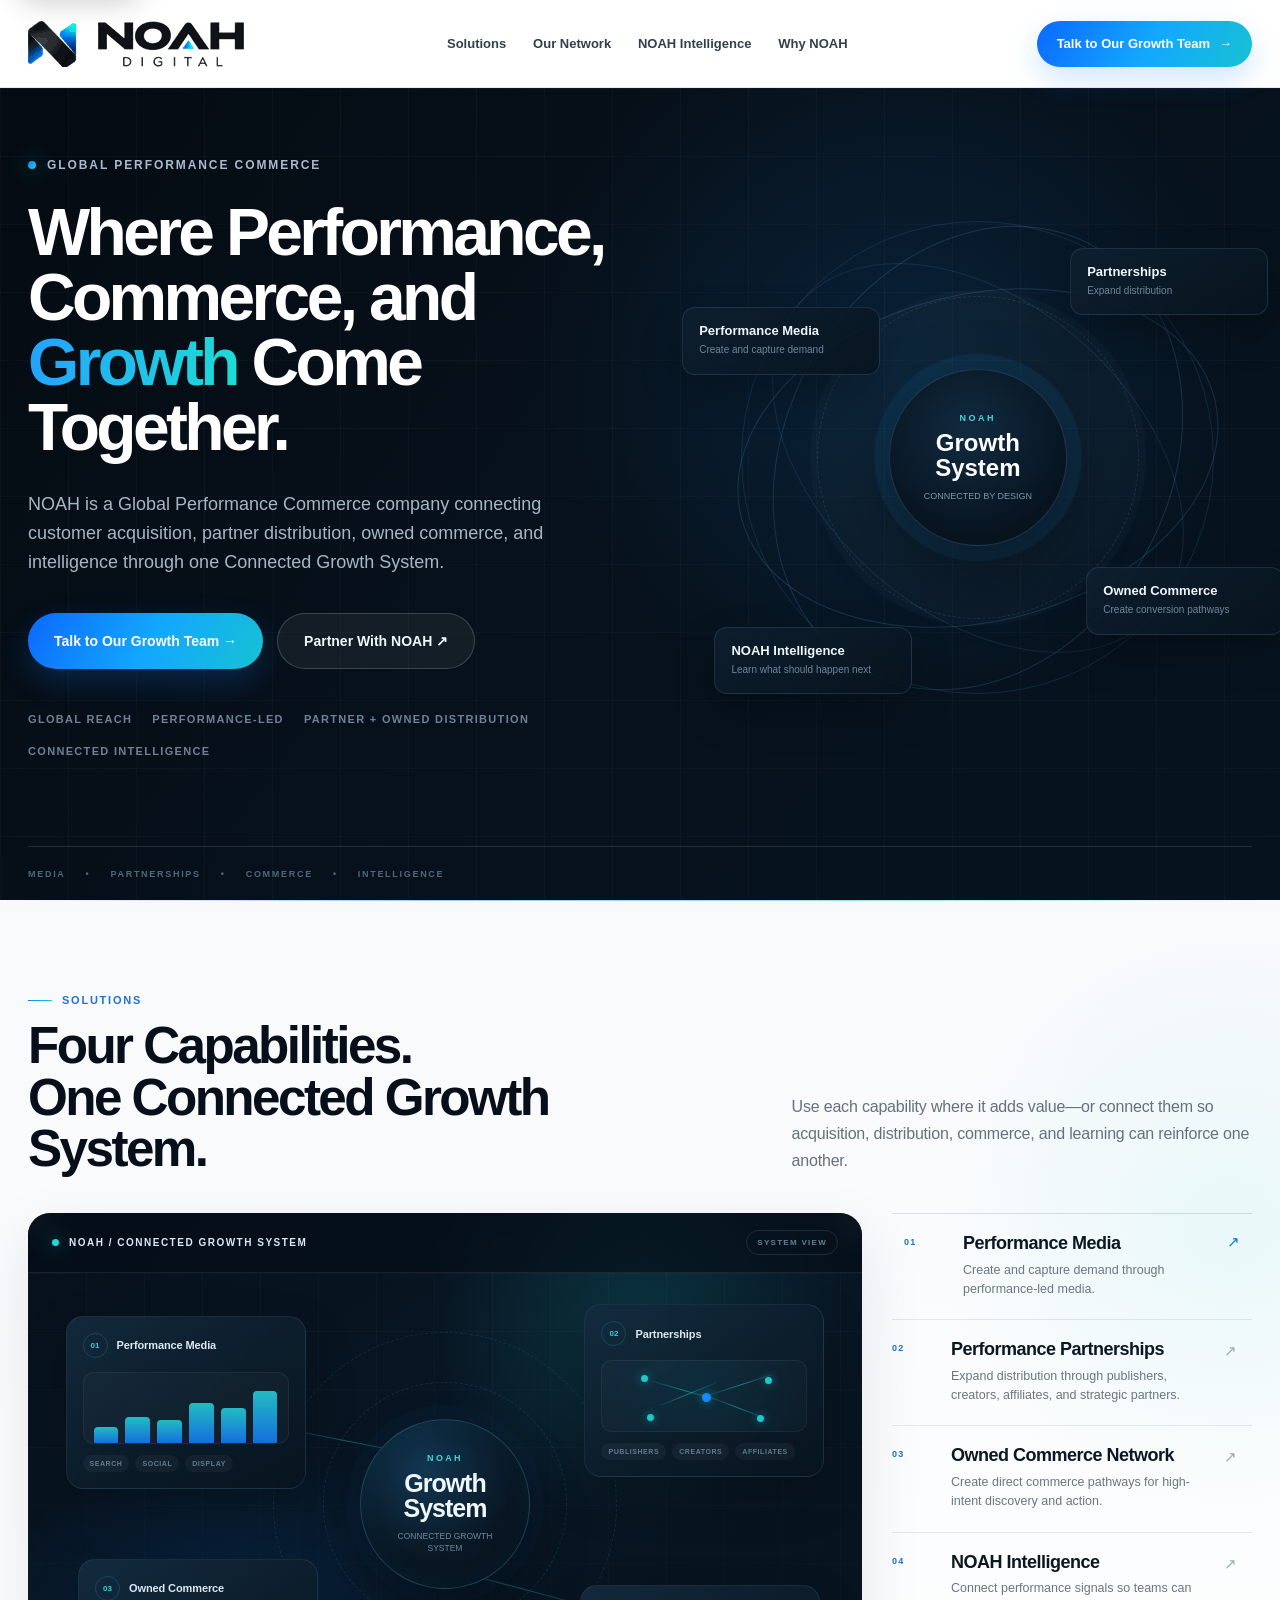
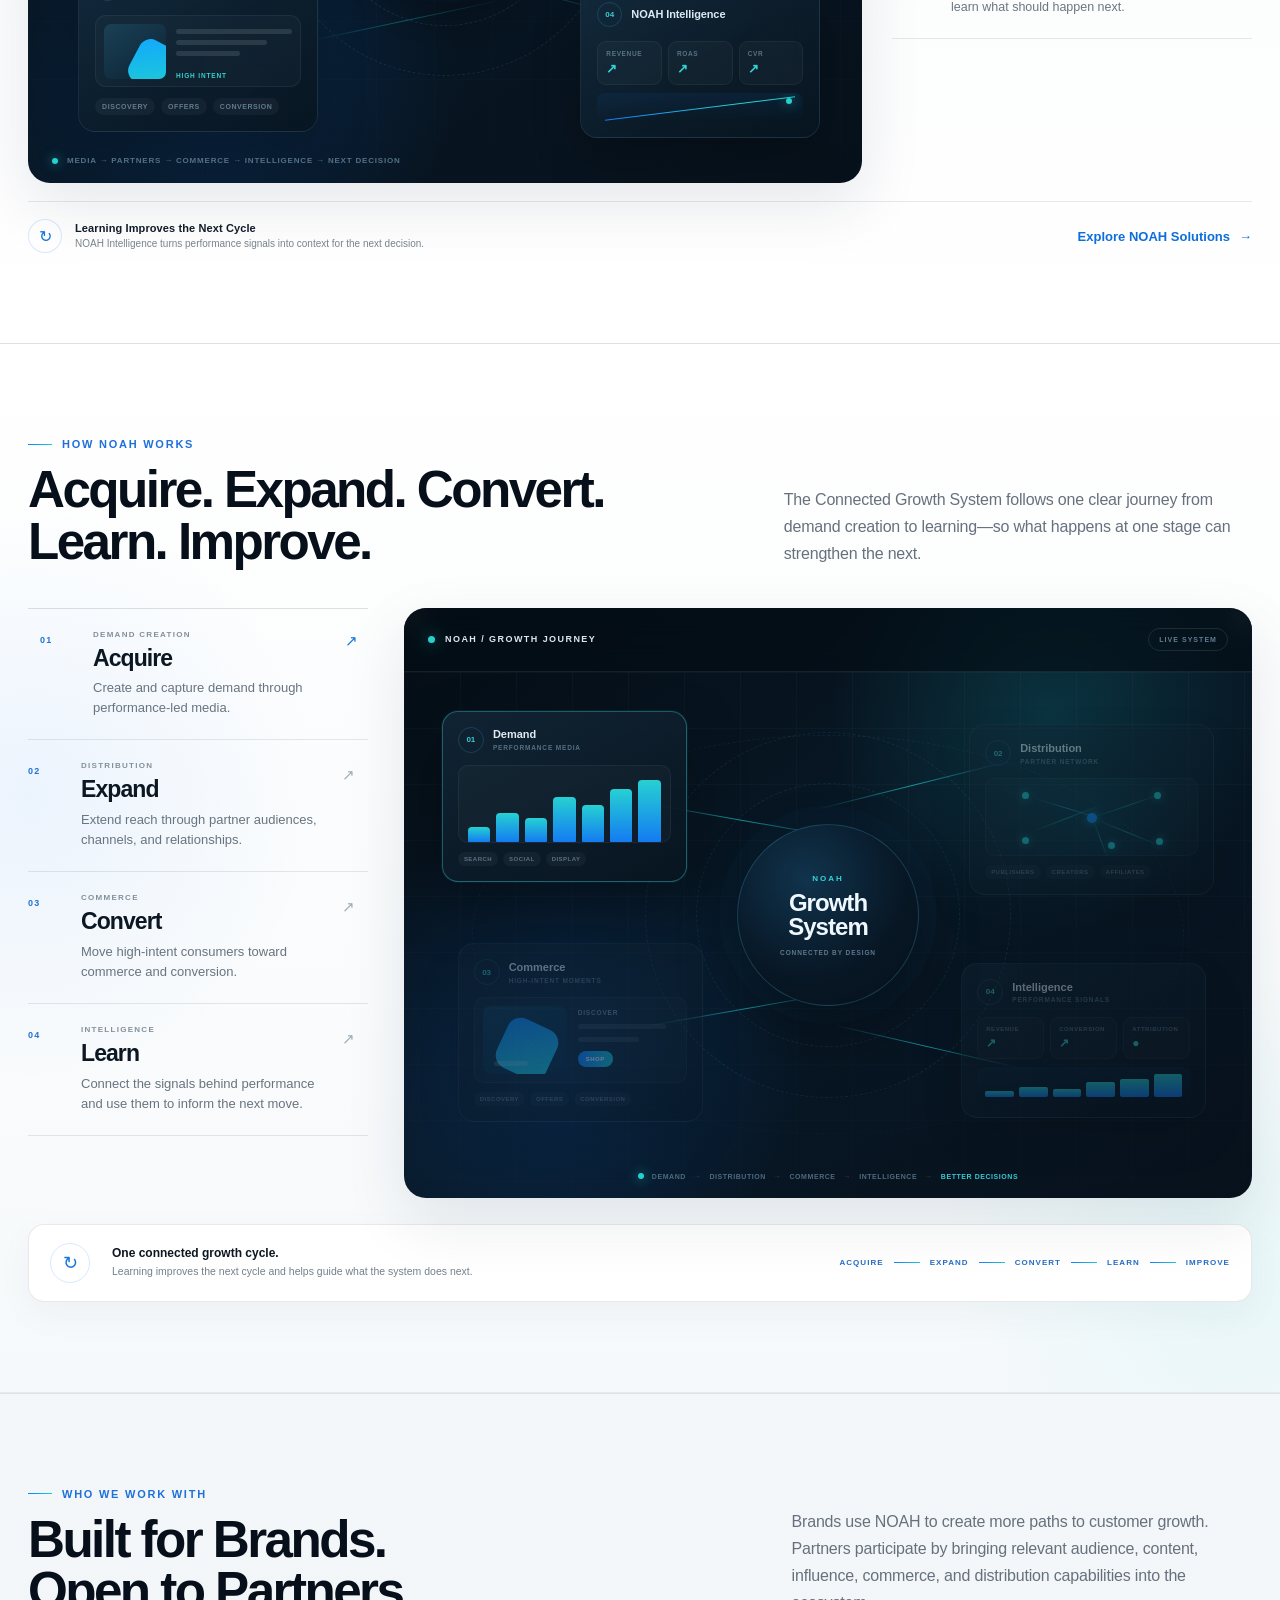
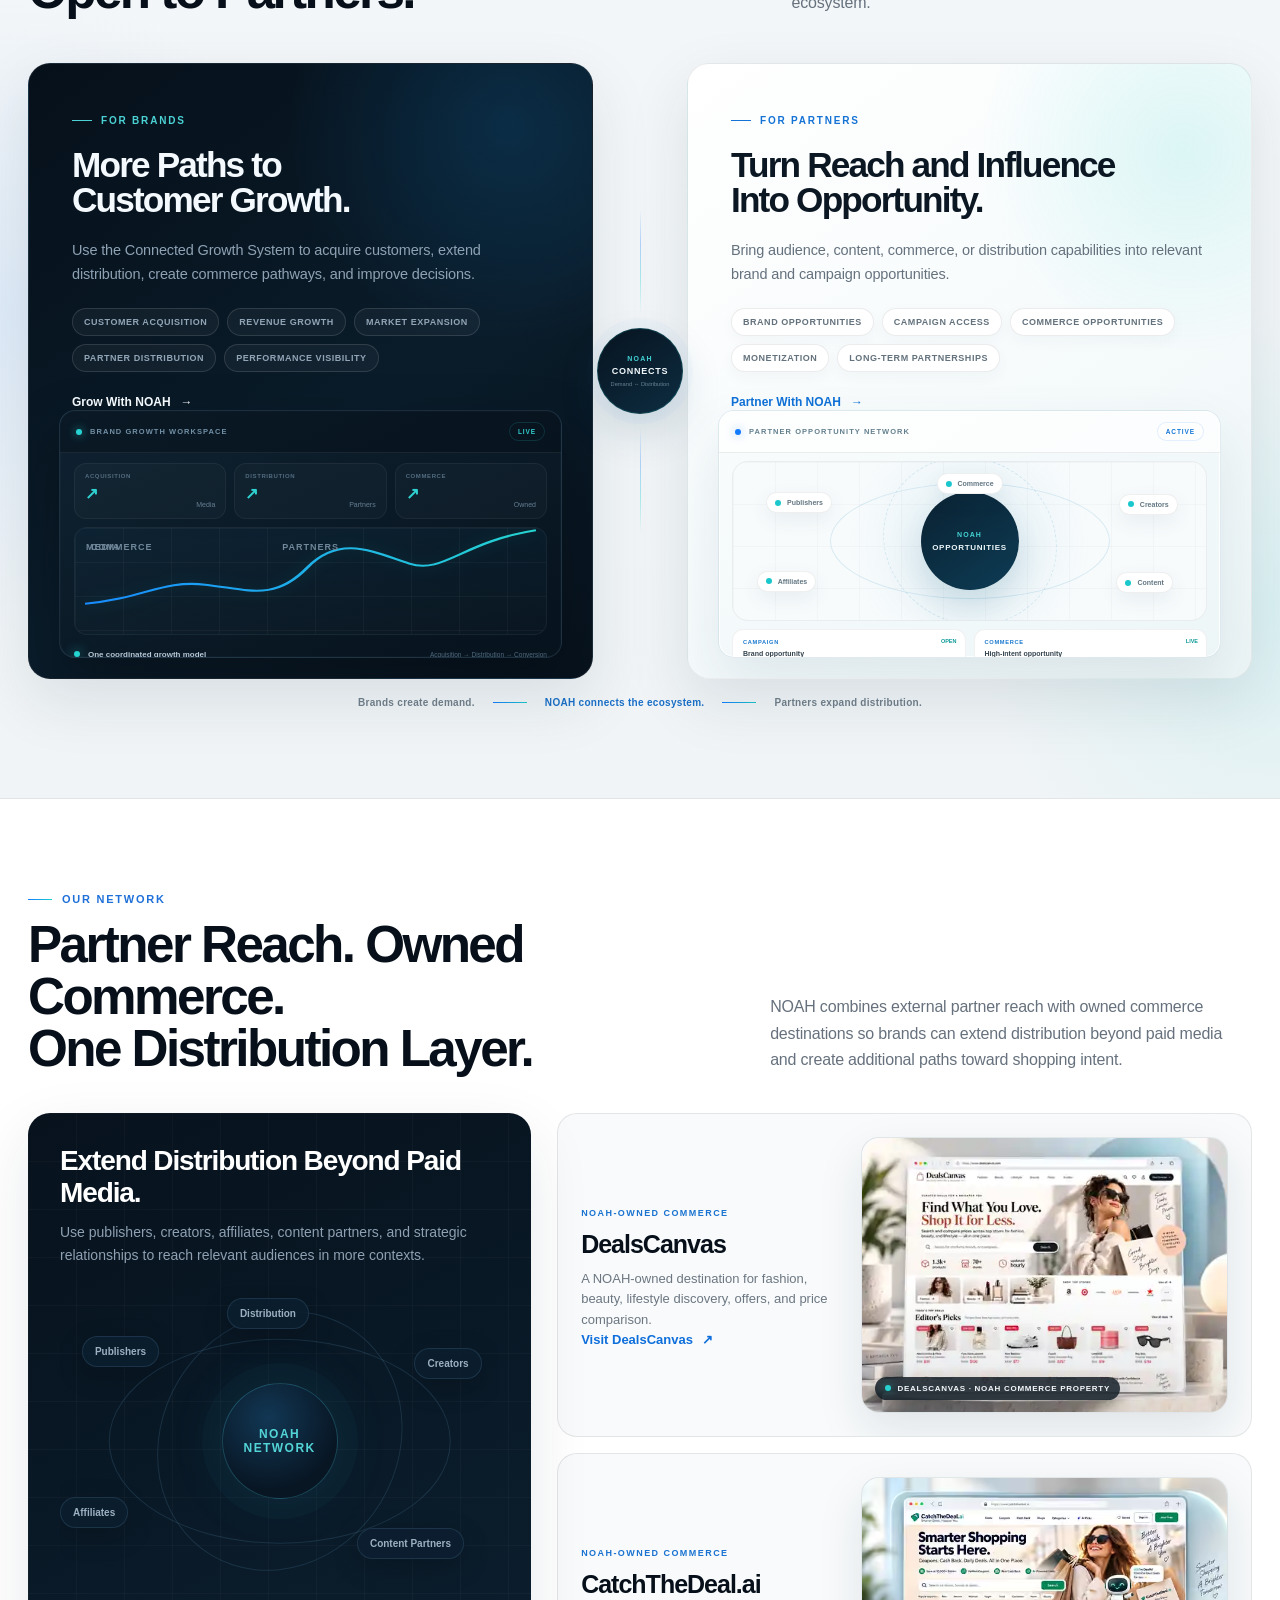
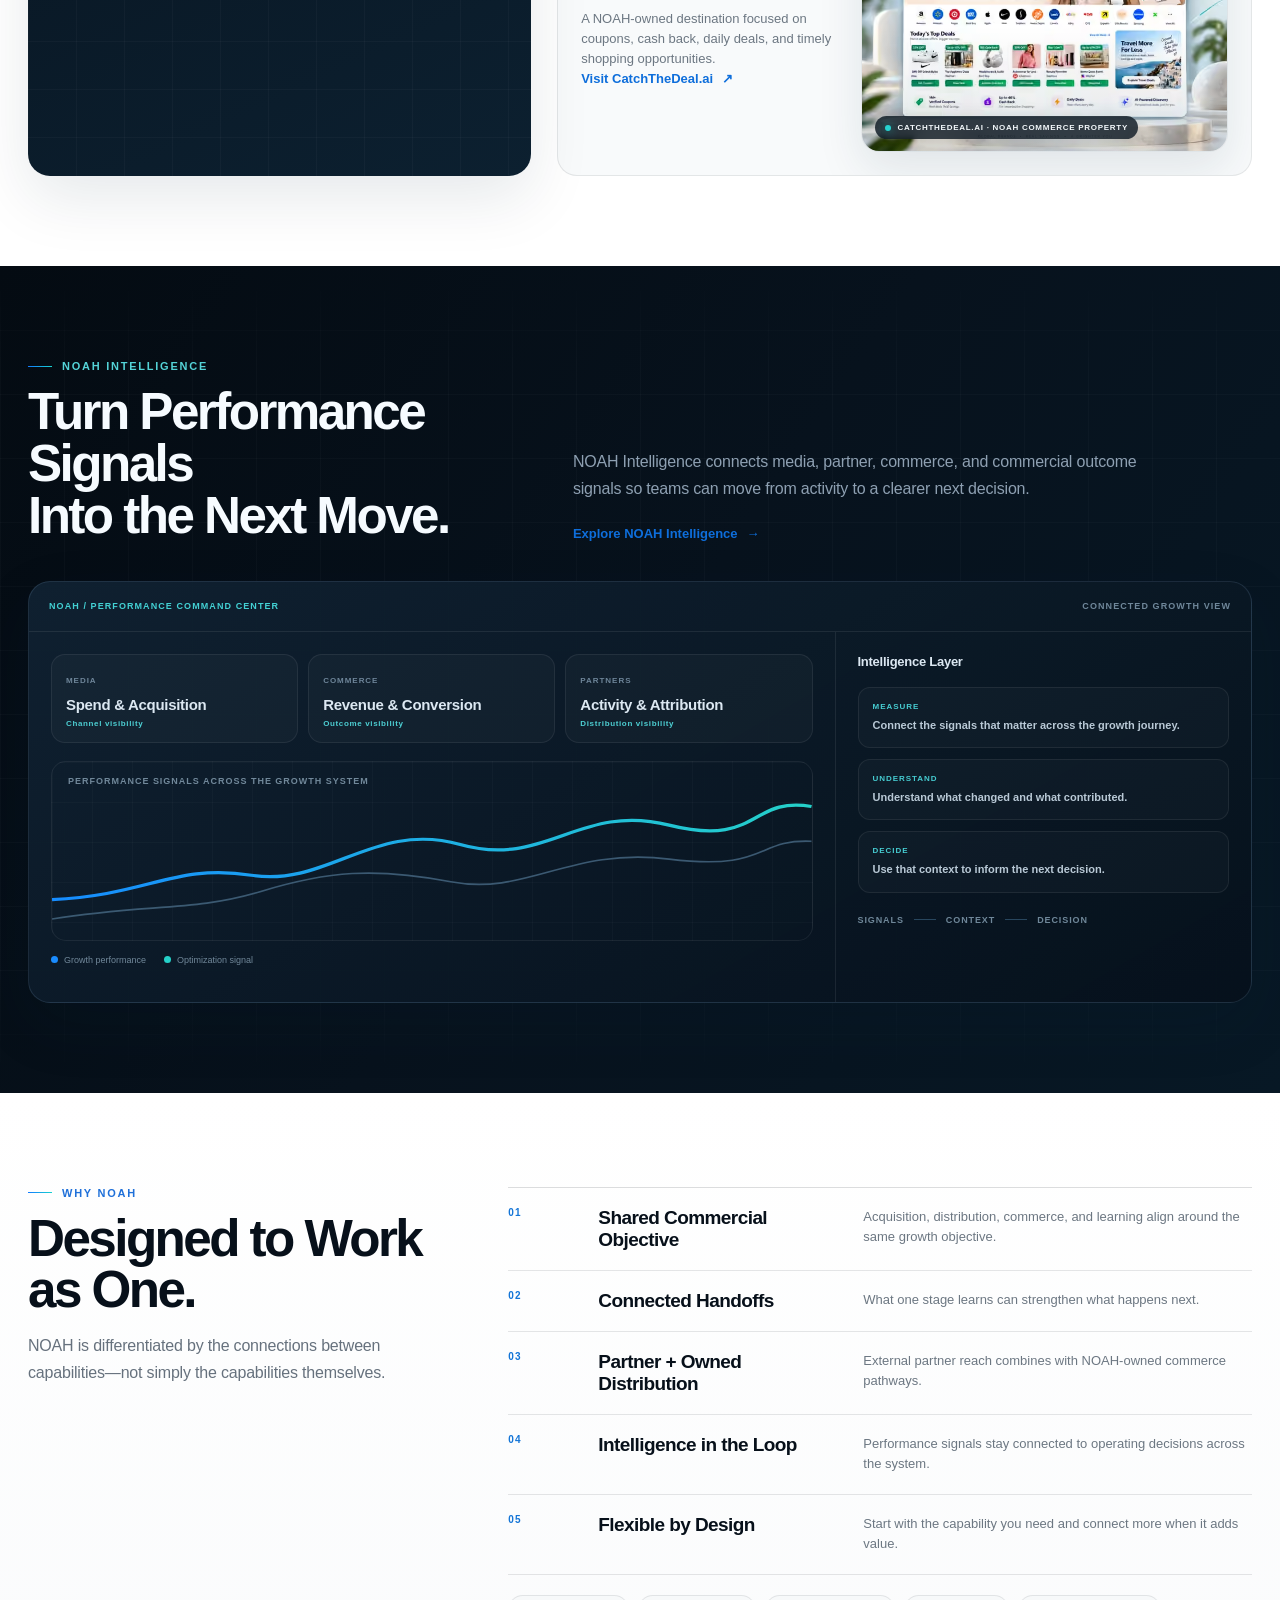
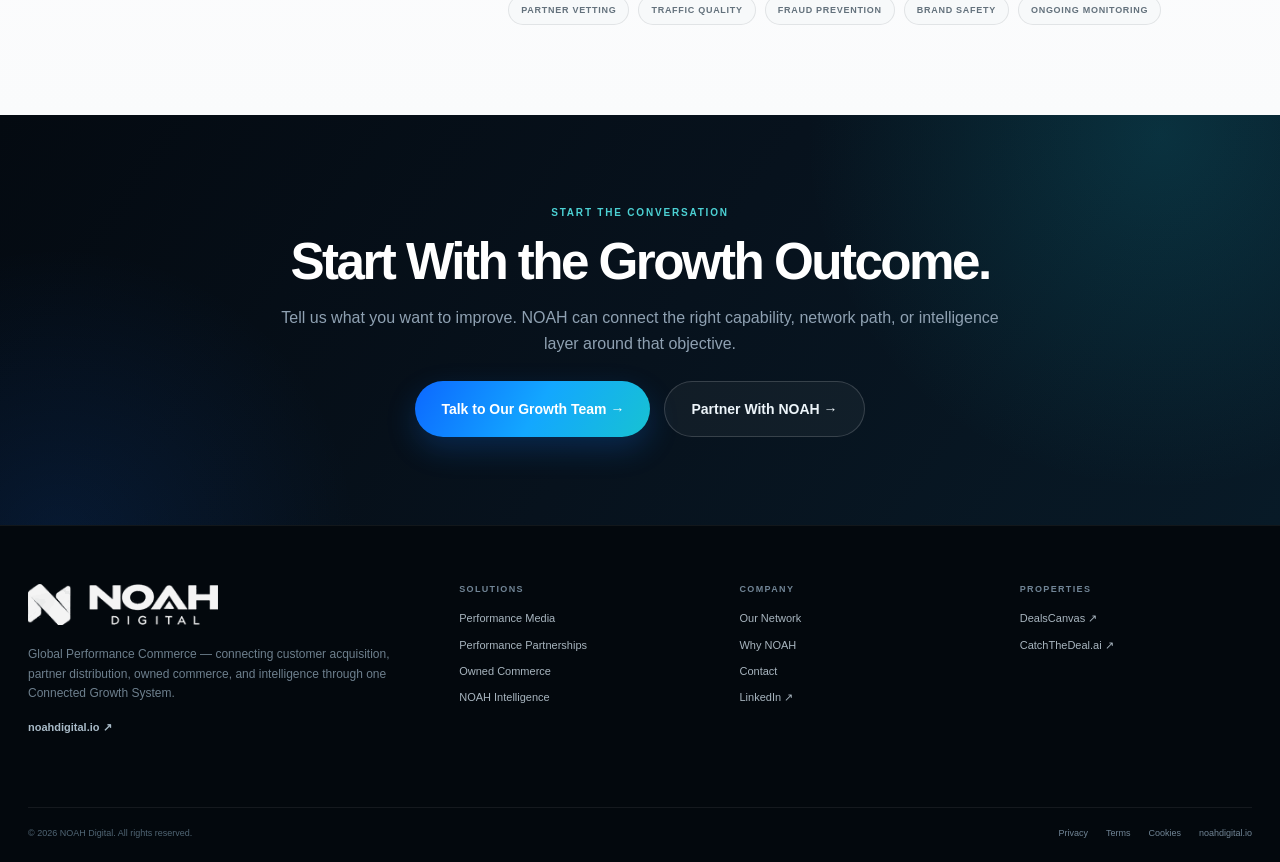
==== index.html @ e8206978 "Harden structured data and social metadata" ====
<!doctype html><html lang="en"><head><meta charset="utf-8"><meta name="viewport" content="width=device-width, initial-scale=1"><meta name="theme-color" content="#06101a"><meta name="description" content="NOAH Digital is a Global Performance Commerce company connecting customer acquisition, partner distribution, owned commerce, and intelligence through one Connected Growth System."><meta name="robots" content="index,follow,max-image-preview:large,max-snippet:-1,max-video-preview:-1"><title>NOAH Digital | Global Performance Commerce</title><meta property="og:site_name" content="NOAH Digital"><meta property="og:locale" content="en_US"><meta property="og:type" content="website"><meta property="og:title" content="NOAH Digital | Global Performance Commerce"><meta property="og:description" content="NOAH Digital is a Global Performance Commerce company connecting customer acquisition, partner distribution, owned commerce, and intelligence through one Connected Growth System."><meta property="og:url" content="https://noahdigital.io/"><meta property="og:image" content="https://noahdigital.io/assets/noah-lockup.png"><meta property="og:image:alt" content="NOAH Digital — Global Performance Commerce"><meta name="twitter:card" content="summary"><meta name="twitter:title" content="NOAH Digital | Global Performance Commerce"><meta name="twitter:description" content="NOAH Digital is a Global Performance Commerce company connecting customer acquisition, partner distribution, owned commerce, and intelligence through one Connected Growth System."><meta name="twitter:image" content="https://noahdigital.io/assets/noah-lockup.png"><meta name="twitter:image:alt" content="NOAH Digital — Global Performance Commerce"><link rel="canonical" href="https://noahdigital.io/"><script type="application/ld+json">{"@context":"https://schema.org","@graph":[{"@type":"Organization","@id":"https://noahdigital.io/#organization","name":"NOAH Digital","url":"https://noahdigital.io/","logo":{"@type":"ImageObject","url":"https://noahdigital.io/assets/noah-lockup.png","width":216,"height":46},"description":"NOAH Digital is a Global Performance Commerce company connecting customer acquisition, partner distribution, owned commerce, and intelligence through one Connected Growth System.","email":"hello@noahdigital.io","areaServed":"Worldwide","sameAs":["https://www.linkedin.com/company/noah-digital-inc/"],"contactPoint":{"@type":"ContactPoint","email":"hello@noahdigital.io","contactType":"business inquiries","availableLanguage":["English"]},"knowsAbout":["Performance Media","Performance Partnerships","Owned Commerce","Growth Marketing Intelligence"]},{"@type":"WebSite","@id":"https://noahdigital.io/#website","url":"https://noahdigital.io/","name":"NOAH Digital","publisher":{"@id":"https://noahdigital.io/#organization"},"inLanguage":"en-US"},{"@type":"WebPage","@id":"https://noahdigital.io/#webpage","url":"https://noahdigital.io/","name":"NOAH Digital | Global Performance Commerce","description":"NOAH Digital is a Global Performance Commerce company connecting customer acquisition, partner distribution, owned commerce, and intelligence through one Connected Growth System.","isPartOf":{"@id":"https://noahdigital.io/#website"},"about":{"@id":"https://noahdigital.io/#organization"},"primaryImageOfPage":{"@type":"ImageObject","url":"https://noahdigital.io/assets/noah-lockup.png"},"inLanguage":"en-US"}]}</script><style>:root { --ink:#07101a; --blue:#127bff; --cyan:#19d8d2; --line:rgba(7,16,26,.11);}*{box-sizing:border-box}html,body{margin:0;padding:0}body{font-family:Inter,Segoe UI,Arial,sans-serif;background:#fff;color:#07101a}a{color:inherit;text-decoration:none}.site-header{height:88px;border-bottom:1px solid var(--line);background:#fff;display:flex;align-items:center}.header-inner{width:min(1480px,calc(100% - 56px));margin:auto;display:grid;grid-template-columns:245px minmax(0,1fr) auto;align-items:center;gap:28px}.logo{width:216px;height:auto;display:block}.nav{display:flex;justify-content:center;align-items:center;gap:clamp(16px,1.6vw,26px);font-size:13px;font-weight:650;color:#23303d}.nav a{white-space:nowrap}.header-actions{display:flex;align-items:center;gap:16px;font-size:13px;font-weight:650}.cta{display:inline-flex;align-items:center;justify-content:center;border-radius:999px;color:#fff;background:linear-gradient(120deg,#0c68ff,#13a7ff 52%,#18c9c7 112%);box-shadow:0 12px 30px rgba(18,123,255,.22)}.header-cta{min-height:46px;padding:0 20px}.hero{position:relative;overflow:hidden;min-height:calc(100vh - 88px);color:#fff;background:radial-gradient(circle at 70% 35%,rgba(13,93,155,.22),transparent 34%),linear-gradient(125deg,#040b12 0%,#07111b 45%,#06131f 100%)}.hero:before{content:"";position:absolute;inset:0;background-image:linear-gradient(rgba(255,255,255,.028) 1px,transparent 1px),linear-gradient(90deg,rgba(255,255,255,.028) 1px,transparent 1px);background-size:68px 68px;opacity:.9}.hero-inner{position:relative;z-index:1;width:min(1480px,calc(100% - 56px));margin:auto;min-height:calc(100vh - 142px);display:grid;grid-template-columns:minmax(0,.93fr) minmax(520px,.87fr);gap:clamp(50px,7vw,110px);align-items:center;padding:70px 0 104px}.eyebrow{display:flex;align-items:center;gap:11px;margin-bottom:28px;color:#a8bad0;font-size:12px;font-weight:800;letter-spacing:.16em;text-transform:uppercase}.dot{width:8px;height:8px;border-radius:50%;background:linear-gradient(135deg,var(--blue),var(--cyan));box-shadow:0 0 20px rgba(25,216,210,.62)}h1{margin:0;max-width:780px;font-size:clamp(54px,5.15vw,86px);line-height:.985;font-weight:760;letter-spacing:-.055em}h1 span{color:transparent;background:linear-gradient(100deg,#26a0ff,#1cded5);-webkit-background-clip:text;background-clip:text}.lede{max-width:680px;margin:30px 0 0;color:#a8b6c4;font-size:clamp(18px,1.55vw,22px);line-height:1.58}.hero-actions{display:flex;gap:14px;margin-top:36px;flex-wrap:wrap}.btn{min-height:56px;padding:0 26px;border-radius:999px;display:inline-flex;align-items:center;justify-content:center;font-size:14px;font-weight:700}.ghost{border:1px solid rgba(255,255,255,.18);background:rgba(255,255,255,.055);color:#eef6fb}.proof{display:flex;flex-wrap:wrap;gap:20px;margin-top:44px;color:#708295;font-size:11px;font-weight:800;letter-spacing:.12em;text-transform:uppercase}.visual{display:grid;place-items:center}.stage{position:relative;width:min(630px,42vw);aspect-ratio:1;border-radius:50%;background:radial-gradient(circle at center,rgba(16,88,148,.20) 0 11%,transparent 11.5% 100%),radial-gradient(circle at center,rgba(19,134,205,.12) 0 27%,transparent 27.5% 100%),radial-gradient(circle at center,rgba(255,255,255,.025) 0 44%,transparent 44.5% 100%)}.stage:before{content:"";position:absolute;inset:6%;border-radius:50%;border:1px solid rgba(79,149,204,.17)}.stage:after{content:"";position:absolute;inset:20%;border-radius:50%;border:1px dashed rgba(98,167,219,.19)}.orbit{position:absolute;left:50%;top:50%;border:1px solid rgba(103,165,211,.20);border-radius:50%;transform:translate(-50%,-50%) rotate(-14deg)}.o1{width:91%;height:61%} .o2{width:72%;height:90%;transform:translate(-50%,-50%) rotate(28deg)} .o3{width:58%;height:88%;transform:translate(-50%,-50%) rotate(-49deg);opacity:.7}.core{position:absolute;inset:33.5%;z-index:3;border-radius:50%;display:flex;flex-direction:column;align-items:center;justify-content:center;text-align:center;background:radial-gradient(circle at 45% 35%,#112b40,#07131f 72%);border:1px solid rgba(126,195,238,.18);box-shadow:0 24px 70px rgba(0,0,0,.35)}.core .k{color:#46d5dc;font-size:9px;font-weight:900;letter-spacing:.28em;margin-bottom:8px} .core b{font-size:24px;line-height:1.02} .core small{max-width:115px;color:#7f96aa;font-size:9px;line-height:1.35;margin-top:10px}.node{position:absolute;z-index:5;width:198px;padding:15px 16px 16px;border:1px solid rgba(139,188,224,.15);border-radius:13px;background:linear-gradient(145deg,rgba(14,31,46,.92),rgba(8,20,31,.87));box-shadow:0 18px 42px rgba(0,0,0,.24)}.node strong{display:block;color:#edf7ff;font-size:13px} .node small{display:block;color:#70869a;font-size:10px;line-height:1.45;margin-top:5px}.n1{left:-5%;top:22%} .n2{right:-4%;top:11%} .n3{right:-7%;bottom:17%} .n4{left:1%;bottom:6%}.bottom{position:absolute;left:50%;bottom:0;transform:translateX(-50%);width:min(1480px,calc(100% - 56px));height:54px;border-top:1px solid rgba(255,255,255,.12);display:flex;align-items:center;gap:20px;color:#52677b;font-size:9px;font-weight:850;letter-spacing:.19em}.menu{display:none}@media(max-width:1080px){ .site-header{height:78px} .header-inner{grid-template-columns:1fr auto} .nav,.header-actions a{display:none} .menu{display:block;font-size:24px} .hero-inner{grid-template-columns:1fr;gap:58px;padding:82px 0 120px} .stage{width:min(650px,78vw)}}@media(max-width:680px){ .site-header{height:72px} .header-inner{width:calc(100% - 36px)} .logo{width:162px} .hero-inner{width:calc(100% - 36px);padding:62px 0 110px;gap:44px} h1{font-size:clamp(46px,14vw,66px)} .lede{font-size:17px} .hero-actions{flex-direction:column} .btn{width:100%} .stage{width:94vw} .node{width:158px;padding:12px} .n1,.n4{left:0} .n2,.n3{right:0} .bottom{width:calc(100% - 36px);font-size:7px;gap:9px;overflow:hidden;white-space:nowrap}}</style><link rel="stylesheet" href="rest-1.css"><link rel="stylesheet" href="rest-2.css"><link rel="stylesheet" href="rest-3.css"><link rel="stylesheet" href="rest-4.css"><link rel="stylesheet" href="growth-v2.css"><link rel="stylesheet" href="polish.css"><link rel="stylesheet" href="layout-fixes.css"><link rel="stylesheet" href="preqa-polish.css"><link rel="stylesheet" href="site-system.css"></head><body class="home-page"><a class="skip-link" href="#main-content">Skip to content</a><header class="site-header">
  <div class="header-inner">
    <a class="brand" href="index.html" aria-label="NOAH Digital home"><img class="logo" src="assets/noah-lockup.png" alt="NOAH Digital"></a>
    <nav class="nav" aria-label="Primary navigation">
      <a href="solutions.html">Solutions</a>
      <a href="network.html">Our Network</a>
      <a href="intelligence.html">NOAH Intelligence</a>
      <a href="why.html">Why NOAH</a>
    </nav>
    <div class="header-actions">
      <a class="header-cta" href="contact.html">Talk to Our Growth Team <span>→</span></a>
      <button class="menu-button" type="button" aria-expanded="false" aria-controls="mobile-nav" aria-label="Open navigation">☰</button>
    </div>
  </div>
  <nav class="mobile-nav" id="mobile-nav" aria-label="Mobile navigation">
    <a href="solutions.html">Solutions</a>
    <a href="network.html">Our Network</a>
    <a href="intelligence.html">NOAH Intelligence</a>
    <a href="why.html">Why NOAH</a>
    <a class="mobile-cta" href="contact.html">Talk to Our Growth Team →</a>
  </nav>
</header><main id="main-content"><section class="hero"><div class="hero-inner"><section><div class="eyebrow"><span class="dot"></span>Global Performance Commerce</div><h1>Where Performance, Commerce, and <span>Growth</span> Come Together.</h1><p class="lede">NOAH is a Global Performance Commerce company connecting customer acquisition, partner distribution, owned commerce, and intelligence through one Connected Growth System.</p><div class="hero-actions"><a class="btn cta" href="contact.html">Talk to Our Growth Team →</a><a class="btn ghost" href="contact.html#partner-inquiry">Partner With NOAH ↗</a></div><div class="proof"><span>Global reach</span><span>Performance-led</span><span>Partner + owned distribution</span><span>Connected intelligence</span></div></section><section class="visual"><div class="stage"><div class="orbit o1"></div><div class="orbit o2"></div><div class="orbit o3"></div><div class="core"><span class="k">NOAH</span><b>Growth<br>System</b><small>CONNECTED BY DESIGN</small></div><div class="node n1"><strong>Performance Media</strong><small>Create and capture demand</small></div><div class="node n2"><strong>Partnerships</strong><small>Expand distribution</small></div><div class="node n3"><strong>Owned Commerce</strong><small>Create conversion pathways</small></div><div class="node n4"><strong>NOAH Intelligence</strong><small>Learn what should happen next</small></div></div></section></div><div class="bottom"><span>MEDIA</span><span>•</span><span>PARTNERSHIPS</span><span>•</span><span>COMMERCE</span><span>•</span><span>INTELLIGENCE</span></div></section>
<section class="solutions" id="solutions">
  <div class="section-wrap solutions-inner reveal">
    <div class="solutions-head">
      <div>
        <div class="section-kicker">Solutions</div>
        <h2 class="section-title">Four Capabilities.<br>One Connected Growth System.</h2>
      </div>
      <p class="section-copy">Use each capability where it adds value—or connect them so acquisition, distribution, commerce, and learning can reinforce one another.</p>
    </div>

    <div class="solutions-experience">
      <div class="solutions-visual" data-active="all" aria-label="NOAH connected growth system visualization">
        <div class="visual-topbar">
          <div><span class="visual-dot"></span><b>NOAH / CONNECTED GROWTH SYSTEM</b></div>
          <span class="visual-mode">SYSTEM VIEW</span>
        </div>

        <div class="visual-gridlines" aria-hidden="true"></div>
        <div class="visual-flow-line flow-a" aria-hidden="true"></div>
        <div class="visual-flow-line flow-b" aria-hidden="true"></div>
        <div class="visual-flow-line flow-c" aria-hidden="true"></div>

        <div class="system-core">
          <span>NOAH</span>
          <strong>Growth<br>System</strong>
          <small>CONNECTED GROWTH SYSTEM</small>
        </div>

        <div class="system-module module-media" data-module="media">
          <div class="module-head"><span>01</span><b>Performance Media</b></div>
          <div class="media-chart" aria-hidden="true"><i></i><i></i><i></i><i></i><i></i><i></i></div>
          <div class="module-meta"><span>Search</span><span>Social</span><span>Display</span></div>
        </div>

        <div class="system-module module-partners" data-module="partners">
          <div class="module-head"><span>02</span><b>Partnerships</b></div>
          <div class="partner-map" aria-hidden="true">
            <i class="p1"></i><i class="p2"></i><i class="p3"></i><i class="p4"></i><i class="p5"></i>
            <em class="l1"></em><em class="l2"></em><em class="l3"></em><em class="l4"></em>
          </div>
          <div class="module-meta"><span>Publishers</span><span>Creators</span><span>Affiliates</span></div>
        </div>

        <div class="system-module module-commerce" data-module="commerce">
          <div class="module-head"><span>03</span><b>Owned Commerce</b></div>
          <div class="commerce-ui" aria-hidden="true">
            <div class="commerce-image"></div>
            <div class="commerce-copy"><i></i><i></i><i></i></div>
            <div class="commerce-badge">HIGH INTENT</div>
          </div>
          <div class="module-meta"><span>Discovery</span><span>Offers</span><span>Conversion</span></div>
        </div>

        <div class="system-module module-intelligence" data-module="intelligence">
          <div class="module-head"><span>04</span><b>NOAH Intelligence</b></div>
          <div class="intel-kpis">
            <div><small>REVENUE</small><strong>↗</strong></div>
            <div><small>ROAS</small><strong>↗</strong></div>
            <div><small>CVR</small><strong>↗</strong></div>
          </div>
          <div class="intel-spark" aria-hidden="true"><i></i></div>
        </div>

        <div class="system-status"><span class="status-pulse"></span> Media → Partners → Commerce → Intelligence → Next decision</div>
      </div>

      <div class="solutions-capabilities" role="list" aria-label="NOAH solution capabilities">
        <article class="capability-row is-active" data-target="media" tabindex="0" role="listitem">
          <div class="capability-num">01</div>
          <div><h3>Performance Media</h3><p>Acquire customers through performance-led media across channels and markets.</p></div>
          <span class="capability-arrow">↗</span>
        </article>
        <article class="capability-row" data-target="partners" tabindex="0" role="listitem">
          <div class="capability-num">02</div>
          <div><h3>Performance Partnerships</h3><p>Expand distribution through publishers, creators, affiliates, and strategic partners.</p></div>
          <span class="capability-arrow">↗</span>
        </article>
        <article class="capability-row" data-target="commerce" tabindex="0" role="listitem">
          <div class="capability-num">03</div>
          <div><h3>Owned Commerce Network</h3><p>Create additional commerce pathways through NOAH-owned destinations built around high-intent discovery.</p></div>
          <span class="capability-arrow">↗</span>
        </article>
        <article class="capability-row" data-target="intelligence" tabindex="0" role="listitem">
          <div class="capability-num">04</div>
          <div><h3>NOAH Intelligence</h3><p>Connect performance signals so teams can learn what should happen next.</p></div>
          <span class="capability-arrow">↗</span>
        </article>
      </div>
    </div>

    <div class="solutions-foot">
      <div class="optimization-line"><span class="optimization-mark">↻</span><div><b>Learning Improves the Next Cycle</b><small>NOAH Intelligence turns performance signals into context for the next decision.</small></div></div>
      <a class="text-link" href="solutions.html">Explore NOAH Solutions <span>→</span></a>
    </div>
  </div>
</section>

<section class="growth growth-v2" id="growth">
  <div class="section-wrap growth-v2-inner reveal">
    <div class="growth-v2-head">
      <div>
        <div class="section-kicker">How NOAH Works</div>
        <h2 class="section-title">Acquire. Expand. Convert.<br>Learn. Improve.</h2>
      </div>
      <p class="section-copy">The Connected Growth System follows one clear journey from demand creation to learning—so what happens at one stage can strengthen the next.</p>
    </div>

    <div class="growth-v2-layout">
      <div class="growth-v2-steps" role="list" aria-label="NOAH connected growth journey">
        <article class="growth-v2-step is-active" data-growth-stage="acquire" tabindex="0" role="listitem">
          <span class="growth-v2-num">01</span>
          <div class="growth-v2-step-copy"><span class="growth-v2-micro">DEMAND CREATION</span><h3>Acquire</h3><p>Create and capture demand through performance-led customer acquisition.</p></div>
          <span class="growth-v2-arrow">↗</span>
        </article>
        <article class="growth-v2-step" data-growth-stage="activate" tabindex="0" role="listitem">
          <span class="growth-v2-num">02</span>
          <div class="growth-v2-step-copy"><span class="growth-v2-micro">DISTRIBUTION</span><h3>Expand</h3><p>Extend reach through publishers, creators, affiliates, and strategic partners.</p></div>
          <span class="growth-v2-arrow">↗</span>
        </article>
        <article class="growth-v2-step" data-growth-stage="convert" tabindex="0" role="listitem">
          <span class="growth-v2-num">03</span>
          <div class="growth-v2-step-copy"><span class="growth-v2-micro">COMMERCE</span><h3>Convert</h3><p>Connect high-intent consumers with commerce opportunities and NOAH-owned destinations.</p></div>
          <span class="growth-v2-arrow">↗</span>
        </article>
        <article class="growth-v2-step" data-growth-stage="optimize" tabindex="0" role="listitem">
          <span class="growth-v2-num">04</span>
          <div class="growth-v2-step-copy"><span class="growth-v2-micro">INTELLIGENCE</span><h3>Learn</h3><p>Use NOAH Intelligence to understand what is working and improve what happens next.</p></div>
          <span class="growth-v2-arrow">↗</span>
        </article>
      </div>

      <div class="growth-v2-visual" data-growth-active="acquire" aria-label="Digital visualization of the NOAH growth journey">
        <div class="growth-v2-topbar"><div><span class="growth-v2-live"></span><b>NOAH / GROWTH JOURNEY</b></div><span>LIVE SYSTEM</span></div>
        <div class="growth-v2-grid" aria-hidden="true"></div>
        <div class="growth-v2-signal signal-1" aria-hidden="true"></div>
        <div class="growth-v2-signal signal-2" aria-hidden="true"></div>
        <div class="growth-v2-signal signal-3" aria-hidden="true"></div>
        <div class="growth-v2-signal signal-4" aria-hidden="true"></div>

        <div class="growth-v2-canvas">
          <div class="journey-card journey-acquire" data-journey="acquire">
            <div class="journey-card-head"><span>01</span><b>Demand</b><small>PERFORMANCE MEDIA</small></div>
            <div class="journey-media"><i></i><i></i><i></i><i></i><i></i><i></i><i></i></div>
            <div class="journey-tags"><span>SEARCH</span><span>SOCIAL</span><span>DISPLAY</span></div>
          </div>

          <div class="journey-card journey-activate" data-journey="activate">
            <div class="journey-card-head"><span>02</span><b>Distribution</b><small>PARTNER NETWORK</small></div>
            <div class="journey-network">
              <i class="jn-core"></i><i class="jn-1"></i><i class="jn-2"></i><i class="jn-3"></i><i class="jn-4"></i><i class="jn-5"></i>
              <em class="jl-1"></em><em class="jl-2"></em><em class="jl-3"></em><em class="jl-4"></em><em class="jl-5"></em>
            </div>
            <div class="journey-tags"><span>PUBLISHERS</span><span>CREATORS</span><span>AFFILIATES</span></div>
          </div>

          <div class="journey-card journey-convert" data-journey="convert">
            <div class="journey-card-head"><span>03</span><b>Commerce</b><small>HIGH-INTENT MOMENTS</small></div>
            <div class="journey-commerce">
              <div class="journey-product"><i></i></div>
              <div class="journey-copy"><strong>DISCOVER</strong><i></i><i></i><button type="button" tabindex="-1">SHOP</button></div>
            </div>
            <div class="journey-tags"><span>DISCOVERY</span><span>OFFERS</span><span>CONVERSION</span></div>
          </div>

          <div class="journey-card journey-optimize" data-journey="optimize">
            <div class="journey-card-head"><span>04</span><b>Intelligence</b><small>PERFORMANCE SIGNALS</small></div>
            <div class="journey-kpis"><div><small>REVENUE</small><strong>↗</strong></div><div><small>CONVERSION</small><strong>↗</strong></div><div><small>ATTRIBUTION</small><strong>●</strong></div></div>
            <div class="journey-chart"><i></i><i></i><i></i><i></i><i></i><i></i></div>
          </div>

          <div class="journey-center"><span>NOAH</span><strong>Growth<br>System</strong><small>CONNECTED BY DESIGN</small></div>
        </div>

        <div class="growth-v2-status"><span class="growth-v2-status-dot"></span><b>Demand</b><i>→</i><b>Distribution</b><i>→</i><b>Commerce</b><i>→</i><b>Intelligence</b><i>→</i><strong>Better Decisions</strong></div>
      </div>
    </div>

    <div class="growth-v2-cycle">
      <div class="growth-v2-cycle-mark">↻</div>
      <div><strong>A continuous growth cycle—not a one-time funnel.</strong><small>Performance signals flow back into the system so each cycle can become better informed than the last.</small></div>
      <div class="growth-v2-cycle-path"><span>SIGNALS</span><i></i><span>CONTEXT</span><i></i><span>DECISION</span></div>
    </div>
  </div>
</section>
<section class="audiences" id="audiences">
  <div class="section-wrap audiences-inner reveal">
    <div class="audience-head">
      <div>
        <div class="section-kicker">Who We Work With</div>
        <h2 class="section-title">Built for Brands.<br>Open to Partners.</h2>
      </div>
      <p class="section-copy">Brands use NOAH to create more paths to customer growth. Partners participate by bringing relevant audience, content, influence, commerce, and distribution capabilities into the ecosystem.</p>
    </div>

    <div class="audience-experience">
      <article class="audience-world brand-world">
        <div class="world-copy">
          <div class="audience-tag">For Brands</div>
          <h3>More Paths to<br>Customer Growth.</h3>
          <p>Use the Connected Growth System to acquire customers, extend distribution, create commerce pathways, and improve decisions.</p>
          <div class="audience-points"><span>Customer Acquisition</span><span>Revenue Growth</span><span>Market Expansion</span><span>Partner Distribution</span><span>Performance Visibility</span></div>
          <a class="audience-link" href="contact.html">Grow With NOAH <span>→</span></a>
        </div>

        <div class="brand-digital" aria-label="Brand campaign and performance visualization">
          <div class="digital-topbar"><span><i></i> BRAND GROWTH WORKSPACE</span><b>LIVE</b></div>
          <div class="brand-kpis">
            <div><small>ACQUISITION</small><strong>↗</strong><em>Media</em></div>
            <div><small>DISTRIBUTION</small><strong>↗</strong><em>Partners</em></div>
            <div><small>COMMERCE</small><strong>↗</strong><em>Owned</em></div>
          </div>
          <div class="brand-chart">
            <div class="chart-grid"></div>
            <svg viewBox="0 0 420 150" preserveAspectRatio="none" aria-hidden="true"><path d="M0 126 C55 118 72 91 112 98 S176 123 207 73 S270 51 302 67 S351 35 420 18" fill="none" stroke="url(#brandGradient)" stroke-width="3"/><defs><linearGradient id="brandGradient"><stop stop-color="#188cff"/><stop offset="1" stop-color="#25d4d0"/></linearGradient></defs></svg>
            <span class="chart-label c1">MEDIA</span><span class="chart-label c2">PARTNERS</span><span class="chart-label c3">COMMERCE</span>
          </div>
          <div class="brand-bottom"><span class="live-dot"></span><b>One coordinated growth model</b><small>Acquisition → Distribution → Conversion</small></div>
        </div>
      </article>

      <div class="audience-bridge" aria-hidden="true">
        <div class="bridge-line"></div>
        <div class="bridge-core"><span>NOAH</span><b>CONNECTS</b><small>Demand ↔ Distribution</small></div>
        <div class="bridge-line"></div>
      </div>

      <article class="audience-world partner-world">
        <div class="world-copy">
          <div class="audience-tag">For Partners</div>
          <h3>Turn Reach and Influence<br>Into Opportunity.</h3>
          <p>Connect with brands, campaigns, commerce opportunities, and performance-led programs across the NOAH ecosystem.</p>
          <div class="audience-points"><span>Brand Opportunities</span><span>Campaign Access</span><span>Commerce Opportunities</span><span>Monetization</span><span>Long-Term Partnerships</span></div>
          <a class="audience-link" href="contact.html#partner-inquiry">Partner With NOAH <span>→</span></a>
        </div>

        <div class="partner-digital" aria-label="Partner opportunity network visualization">
          <div class="digital-topbar light"><span><i></i> PARTNER OPPORTUNITY NETWORK</span><b>ACTIVE</b></div>
          <div class="partner-orbit">
            <div class="orbit-ring or1"></div><div class="orbit-ring or2"></div>
            <div class="partner-core"><span>NOAH</span><b>OPPORTUNITIES</b></div>
            <div class="partner-node pn1"><i></i><span>Publishers</span></div>
            <div class="partner-node pn2"><i></i><span>Creators</span></div>
            <div class="partner-node pn3"><i></i><span>Affiliates</span></div>
            <div class="partner-node pn4"><i></i><span>Content</span></div>
            <div class="partner-node pn5"><i></i><span>Commerce</span></div>
          </div>
          <div class="opportunity-feed">
            <div><span>CAMPAIGN</span><b>Brand opportunity</b><em>OPEN</em></div>
            <div><span>COMMERCE</span><b>High-intent opportunity</b><em>LIVE</em></div>
          </div>
        </div>
      </article>
    </div>

    <div class="audience-footer-line"><span>Brands create demand.</span><i></i><b>NOAH connects the ecosystem.</b><i></i><span>Partners expand distribution.</span></div>
  </div>
</section>
<section class="network" id="network">
  <div class="section-wrap network-inner reveal">
    <div class="network-head"><div><div class="section-kicker">Our Network</div><h2 class="section-title">Partner Reach. Owned Commerce.<br>One Distribution Layer.</h2></div><p class="section-copy">NOAH combines external partner reach with owned commerce destinations so brands can extend distribution beyond paid media and create additional paths toward shopping intent.</p></div>
    <div class="network-layout">
      <article class="partner-network"><h3>Performance Partner Network</h3><p>Extend distribution through publishers, creators, affiliates, content partners, and strategic relationships.</p><div class="network-map"><div class="network-ring"></div><div class="network-ring r2"></div><div class="network-hub">NOAH<br>NETWORK</div><span class="network-chip nc1">Publishers</span><span class="network-chip nc2">Creators</span><span class="network-chip nc3">Affiliates</span><span class="network-chip nc4">Content Partners</span><span class="network-chip nc5">Distribution</span></div></article>
      <div class="properties">
        <article class="property"><div class="property-copy"><small>NOAH-Owned Commerce</small><h3>DealsCanvas</h3><p>A NOAH-owned commerce destination designed to connect consumers with relevant offers and shopping opportunities.</p><a class="text-link" href="https://www.dealscanvas.com/" target="_blank" rel="noopener">Visit DealsCanvas <span>↗</span></a></div><a class="browser-card" href="https://www.dealscanvas.com/" target="_blank" rel="noopener" aria-label="Open DealsCanvas"><div class="browser-bar"><i class="browser-dot"></i><i class="browser-dot"></i><i class="browser-dot"></i><span style="margin-left:6px;font-size:7px;color:#83929d;letter-spacing:.08em">DEALSCANVAS.COM</span></div><img src="assets/property/dealscanvas-homepage.webp" alt="DealsCanvas homepage" width="480" height="360" loading="lazy" decoding="async" style="position:absolute;left:0;right:0;top:24px;width:100%;height:calc(100% - 24px);object-fit:cover;object-position:top;display:block;background:#eef3f7"></a></article>
        <article class="property"><div class="property-copy"><small>NOAH-Owned Commerce</small><h3>CatchTheDeal.ai</h3><p>A NOAH-owned commerce experience focused on helping consumers discover timely, high-intent opportunities.</p><a class="text-link" href="https://www.catchthedeal.ai/" target="_blank" rel="noopener">Visit CatchTheDeal.ai <span>↗</span></a></div><a class="browser-card" href="https://www.catchthedeal.ai/" target="_blank" rel="noopener" aria-label="Open CatchTheDeal.ai"><div class="browser-bar"><i class="browser-dot"></i><i class="browser-dot"></i><i class="browser-dot"></i><span style="margin-left:6px;font-size:7px;color:#83929d;letter-spacing:.08em">CATCHTHEDEAL.AI</span></div><img src="assets/property/catchthedeal-homepage.avif" alt="CatchTheDeal.ai homepage" width="640" height="480" loading="lazy" decoding="async" style="position:absolute;left:0;right:0;top:24px;width:100%;height:calc(100% - 24px);object-fit:cover;object-position:top;display:block;background:#eef3f7"></a></article>
      </div>
    </div>
  </div>
</section>
<section class="intelligence" id="intelligence">
  <div class="section-wrap intelligence-inner reveal">
    <div class="intelligence-head"><div><div class="section-kicker">NOAH Intelligence</div><h2 class="section-title">Turn Performance Signals<br>Into the Next Move.</h2></div><div><p class="section-copy">NOAH Intelligence connects media, partner, commerce, and commercial outcome signals so teams can move from activity to a clearer next decision.</p><a class="text-link intelligence-copy" href="intelligence.html">Explore NOAH Intelligence <span>→</span></a></div></div>
    <div class="command-center"><div class="command-top"><span class="command-brand">NOAH / PERFORMANCE COMMAND CENTER</span><span>Connected Growth View</span></div><div class="command-body"><div class="command-main"><div class="signal-row"><div class="signal-card"><small>Media</small><b>Spend & Acquisition</b><span>Channel visibility</span></div><div class="signal-card"><small>Commerce</small><b>Revenue & Conversion</b><span>Outcome visibility</span></div><div class="signal-card"><small>Partners</small><b>Activity & Attribution</b><span>Distribution visibility</span></div></div><div class="chart"><span class="chart-label">Performance signals across the growth system</span><svg viewBox="0 0 800 220" preserveAspectRatio="none" aria-hidden="true"><defs><linearGradient id="g1" x1="0" x2="1"><stop offset="0" stop-color="#168cff"/><stop offset="1" stop-color="#25d1c9"/></linearGradient></defs><path d="M0 170 C100 165,130 125,210 140 S340 72,430 102 S555 50,650 78 S735 42,800 55" fill="none" stroke="url(#g1)" stroke-width="4"/><path d="M0 194 C100 175,150 185,220 160 S340 130,420 148 S545 105,650 120 S740 95,800 98" fill="none" stroke="#41617a" stroke-width="2" opacity=".9"/></svg></div><div class="chart-legend"><span>Growth performance</span><span>Optimization signal</span></div></div><aside class="command-side"><h4>Intelligence Layer</h4><div class="insight-list"><div class="insight"><small>Measure</small><b>Bring media, partner, commerce, and revenue signals into a clearer view.</b></div><div class="insight"><small>Understand</small><b>Identify patterns, attribution relationships, and performance movement.</b></div><div class="insight"><small>Decide</small><b>Use connected context to guide the next decision.</b></div></div><div class="measure-flow"><span>Signals</span><i></i><span>Context</span><i></i><span>Decision</span></div></aside></div></div>
  </div>
</section>
<section class="why" id="why">
  <div class="section-wrap why-inner reveal"><div class="why-layout"><div class="why-sticky"><div class="section-kicker">Why NOAH</div><h2 class="section-title">Designed to Work<br>as One.</h2><p class="section-copy">NOAH is differentiated by the connections between capabilities—not simply the capabilities themselves.</p></div><div><div class="why-rows"><article class="why-row"><span class="num">01</span><h3>Shared Commercial Objective</h3><p>Media, partnerships, commerce, and intelligence operating as one ecosystem.</p></article><article class="why-row"><span class="num">02</span><h3>Connected Handoffs</h3><p>Capabilities share context and stay aligned to measurable commercial outcomes.</p></article><article class="why-row"><span class="num">03</span><h3>Partner + Owned Distribution</h3><p>NOAH-owned commerce destinations complement external partner and media reach.</p></article><article class="why-row"><span class="num">04</span><h3>Intelligence in the Loop</h3><p>A flexible operating model designed to connect growth opportunities across channels and markets.</p></article><article class="why-row"><span class="num">05</span><h3>Flexible by Design</h3><p>Start with the capability you need and connect more when it adds value.</p></article></div><div class="trust-strip"><span>Partner Vetting</span><span>Traffic Quality</span><span>Fraud Prevention</span><span>Brand Safety</span><span>Ongoing Monitoring</span></div></div></div></div>
</section>
<section class="final-cta" id="contact"><div class="final-inner reveal"><div class="final-kicker">Start the Conversation</div><h2>Start With the Growth Outcome.</h2><p>Tell us what you want to improve. NOAH can connect the right capability, network path, or intelligence layer around that objective.</p><div class="final-actions"><a class="btn cta" href="contact.html">Talk to Our Growth Team →</a><a class="btn final-secondary" href="contact.html#partner-inquiry">Partner With NOAH →</a></div></div></section>
</main>
<footer class="site-footer">
  <div class="footer-inner">
    <div class="footer-grid">
      <div class="footer-brand">
        <a href="index.html" aria-label="NOAH Digital home"><img src="assets/noah-lockup.png" alt="NOAH Digital"></a>
        <p>Global Performance Commerce — connecting customer acquisition, partner distribution, owned commerce, and intelligence through one Connected Growth System.</p>
        <a class="footer-domain" href="https://noahdigital.io/" target="_blank" rel="noopener">noahdigital.io ↗</a>
      </div>
      <div class="footer-col"><h4>Solutions</h4><a href="solutions.html#media">Performance Media</a><a href="solutions.html#partnerships">Performance Partnerships</a><a href="solutions.html#commerce">Owned Commerce</a><a href="intelligence.html">NOAH Intelligence</a></div>
      <div class="footer-col"><h4>Company</h4><a href="network.html">Our Network</a><a href="why.html">Why NOAH</a><a href="contact.html">Contact</a><a href="https://www.linkedin.com/company/noah-digital-inc/" target="_blank" rel="noopener">LinkedIn ↗</a></div>
      <div class="footer-col"><h4>Properties</h4><a href="https://www.dealscanvas.com/" target="_blank" rel="noopener">DealsCanvas ↗</a><a href="https://www.catchthedeal.ai/" target="_blank" rel="noopener">CatchTheDeal.ai ↗</a></div>
    </div>
    <div class="footer-bottom">
      <span>© 2026 NOAH Digital. All rights reserved.</span>
      <div class="footer-bottom-links"><a href="privacy.html">Privacy</a><a href="terms.html">Terms</a><a href="cookies.html">Cookies</a><a href="https://noahdigital.io/" target="_blank" rel="noopener">noahdigital.io</a></div>
    </div>
  </div>
</footer>
<script src="rest-1.js"></script><script src="rest-3.js"></script><script src="site-shell.js"></script></body></html>
---- rest-1.css ----
:root{--paper2:#f5f7f9;--paper3:#eef3f7;--ink3:#52606d;--softline:rgba(7,16,26,.10);--deep:#06101a;--deep2:#091826}
.section-wrap{width:min(1480px,calc(100% - 56px));margin:auto}
.section-kicker{display:flex;align-items:center;gap:10px;margin-bottom:18px;color:#1f70d9;font-size:11px;font-weight:900;letter-spacing:.18em;text-transform:uppercase}
.section-kicker:before{content:"";width:24px;height:1px;background:linear-gradient(90deg,#127bff,#18d2cf)}
.section-title{margin:0;color:#07101a;font-size:clamp(42px,4.3vw,70px);line-height:1.01;letter-spacing:-.05em;font-weight:760}
.section-copy{margin:0;color:#66717d;font-size:17px;line-height:1.65;letter-spacing:-.012em}
.text-link{display:inline-flex;align-items:center;gap:9px;color:#0e6edb;font-size:13px;font-weight:800}.text-link span{transition:transform .2s ease}.text-link:hover span{transform:translateX(4px)}

/* Solutions — premium connected system */
.solutions{position:relative;overflow:hidden;background:linear-gradient(180deg,#f7f9fb 0%,#ffffff 100%);border-bottom:1px solid var(--softline)}
.solutions:before{content:"";position:absolute;left:0;right:0;top:0;height:1px;background:linear-gradient(90deg,transparent,rgba(18,123,255,.40),rgba(24,210,207,.48),transparent)}
.solutions:after{content:"";position:absolute;width:620px;height:620px;right:-260px;top:20px;border-radius:50%;background:radial-gradient(circle,rgba(24,210,207,.075),transparent 67%);pointer-events:none}
.solutions-inner{position:relative;z-index:1;padding:108px 0 96px}
.solutions-head{display:grid;grid-template-columns:minmax(0,1.08fr) minmax(360px,.72fr);gap:82px;align-items:end;margin-bottom:62px}
.solutions .section-copy{max-width:540px;margin-left:auto}

.solutions-experience{display:grid;grid-template-columns:minmax(0,1.42fr) minmax(360px,.58fr);gap:34px;align-items:stretch}

.solutions-visual{position:relative;min-height:610px;overflow:hidden;border-radius:28px;background:radial-gradient(circle at 73% 18%,rgba(30,200,206,.16),transparent 27%),radial-gradient(circle at 23% 80%,rgba(18,123,255,.16),transparent 30%),linear-gradient(145deg,#06101a 0%,#081725 48%,#07111b 100%);box-shadow:0 30px 80px rgba(8,30,48,.14),inset 0 0 0 1px rgba(255,255,255,.08)}
.visual-topbar{position:absolute;left:0;right:0;top:0;z-index:7;display:flex;align-items:center;justify-content:space-between;gap:20px;height:66px;padding:0 24px;border-bottom:1px solid rgba(255,255,255,.08);background:rgba(5,14,23,.62);backdrop-filter:blur(16px)}
.visual-topbar>div{display:flex;align-items:center;gap:10px}.visual-topbar b{color:#dce9f4;font-size:10px;letter-spacing:.15em}.visual-dot{width:7px;height:7px;border-radius:50%;background:#20d8d3;box-shadow:0 0 18px rgba(32,216,211,.8)}
.visual-mode{padding:7px 10px;border:1px solid rgba(255,255,255,.10);border-radius:999px;color:#668196;font-size:8px;font-weight:900;letter-spacing:.16em}
.visual-gridlines{position:absolute;inset:66px 0 0;background-image:linear-gradient(rgba(255,255,255,.027) 1px,transparent 1px),linear-gradient(90deg,rgba(255,255,255,.027) 1px,transparent 1px);background-size:58px 58px;mask-image:linear-gradient(to bottom,rgba(0,0,0,.92),rgba(0,0,0,.30))}

.system-core{position:absolute;z-index:4;left:50%;top:51%;width:170px;height:170px;transform:translate(-50%,-50%);display:flex;flex-direction:column;align-items:center;justify-content:center;text-align:center;border-radius:50%;border:1px solid rgba(88,177,226,.28);background:radial-gradient(circle at 38% 30%,#123752 0%,#091724 56%,#06101a 100%);box-shadow:0 0 0 14px rgba(14,104,163,.04),0 30px 55px rgba(0,0,0,.34),inset 0 0 28px rgba(25,190,208,.06)}
.system-core:before,.system-core:after{content:"";position:absolute;border-radius:50%;border:1px dashed rgba(68,166,218,.16)}
.system-core:before{inset:-38px}.system-core:after{inset:-88px}
.system-core span{margin-bottom:8px;color:#44d5d8;font-size:9px;font-weight:900;letter-spacing:.26em}.system-core strong{color:#eff8ff;font-size:25px;line-height:1.0;letter-spacing:-.04em}.system-core small{max-width:112px;margin-top:10px;color:#6e899d;font-size:8.5px;line-height:1.35}

.system-module{position:absolute;z-index:5;width:240px;padding:16px;border-radius:17px;border:1px solid rgba(130,188,224,.13);background:linear-gradient(155deg,rgba(18,37,53,.92),rgba(8,21,32,.88));backdrop-filter:blur(14px);box-shadow:0 20px 48px rgba(0,0,0,.23);transition:transform .28s ease,border-color .28s ease,box-shadow .28s ease,opacity .28s ease}
.system-module:before{content:"";position:absolute;inset:0;border-radius:inherit;background:linear-gradient(135deg,rgba(54,184,255,.045),transparent 56%);pointer-events:none}
.module-media{left:4.5%;top:18%}.module-partners{right:4.5%;top:16%}.module-commerce{left:6%;bottom:9%}.module-intelligence{right:5%;bottom:8%}
.module-head{display:flex;align-items:center;gap:9px;margin-bottom:14px}.module-head span{display:grid;place-items:center;width:25px;height:25px;border-radius:50%;border:1px solid rgba(52,174,222,.22);color:#38cdd2;font-size:8px;font-weight:900}.module-head b{color:#dfeaf2;font-size:11px;letter-spacing:-.01em}.module-meta{display:flex;flex-wrap:wrap;gap:6px;margin-top:11px}.module-meta span{padding:5px 7px;border-radius:999px;background:rgba(255,255,255,.04);color:#617b8f;font-size:7px;font-weight:800;letter-spacing:.08em;text-transform:uppercase}

.media-chart{height:72px;display:flex;align-items:flex-end;gap:7px;padding:10px 10px 0;border-radius:11px;background:rgba(255,255,255,.025);border:1px solid rgba(255,255,255,.055)}
.media-chart i{display:block;flex:1;border-radius:4px 4px 1px 1px;background:linear-gradient(180deg,#24cdd3,#1578f2);opacity:.9}.media-chart i:nth-child(1){height:26%}.media-chart i:nth-child(2){height:43%}.media-chart i:nth-child(3){height:38%}.media-chart i:nth-child(4){height:67%}.media-chart i:nth-child(5){height:58%}.media-chart i:nth-child(6){height:86%}
.partner-map{position:relative;height:72px;border-radius:11px;background:radial-gradient(circle at 50% 50%,rgba(29,168,203,.10),rgba(255,255,255,.018));border:1px solid rgba(255,255,255,.055)}
.partner-map i{position:absolute;width:7px;height:7px;border-radius:50%;background:#1bc8cf;box-shadow:0 0 10px rgba(27,200,207,.6)}.partner-map .p1{left:49%;top:45%;width:9px;height:9px;background:#1587ff}.partner-map .p2{left:19%;top:20%}.partner-map .p3{right:17%;top:22%}.partner-map .p4{left:22%;bottom:15%}.partner-map .p5{right:21%;bottom:14%}.partner-map em{position:absolute;height:1px;background:linear-gradient(90deg,rgba(24,210,207,.1),rgba(24,210,207,.5),rgba(24,210,207,.1));transform-origin:left center}.partner-map .l1{left:25%;top:28%;width:66px;transform:rotate(16deg)}.partner-map .l2{left:53%;top:47%;width:64px;transform:rotate(-18deg)}.partner-map .l3{left:28%;top:62%;width:61px;transform:rotate(-22deg)}.partner-map .l4{left:53%;top:51%;width:58px;transform:rotate(21deg)}
.commerce-ui{display:grid;grid-template-columns:62px 1fr;grid-template-rows:1fr auto;gap:10px;height:72px;padding:8px;border-radius:11px;background:rgba(255,255,255,.025);border:1px solid rgba(255,255,255,.055)}.commerce-image{grid-row:1/3;border-radius:7px;background:linear-gradient(145deg,#1b4055,#0b2334);position:relative;overflow:hidden}.commerce-image:after{content:"";position:absolute;width:46px;height:46px;right:-12px;bottom:-10px;border-radius:12px;transform:rotate(28deg);background:linear-gradient(145deg,#12a7ff,#1fd2cd)}.commerce-copy{padding-top:5px}.commerce-copy i{display:block;height:5px;margin-bottom:6px;border-radius:999px;background:rgba(255,255,255,.11)}.commerce-copy i:nth-child(2){width:78%}.commerce-copy i:nth-child(3){width:55%}.commerce-badge{align-self:end;color:#32d2d1;font-size:6.5px;font-weight:900;letter-spacing:.13em}
.intel-kpis{display:grid;grid-template-columns:repeat(3,1fr);gap:6px}.intel-kpis>div{padding:8px;border-radius:9px;background:rgba(255,255,255,.026);border:1px solid rgba(255,255,255,.05)}.intel-kpis small{display:block;color:#567287;font-size:6.5px;font-weight:800;letter-spacing:.1em}.intel-kpis strong{display:block;margin-top:4px;color:#35d3d4;font-size:13px}.intel-spark{position:relative;height:28px;margin-top:8px;border-radius:8px;overflow:hidden;background:linear-gradient(180deg,rgba(19,132,255,.08),transparent)}.intel-spark:before{content:"";position:absolute;left:8px;right:8px;top:15px;height:1px;background:linear-gradient(90deg,#157dff 0%,#23d2d0 70%);transform:skewY(-7deg)}.intel-spark i{position:absolute;right:11px;top:5px;width:6px;height:6px;border-radius:50%;background:#25d0d0;box-shadow:0 0 12px rgba(37,208,208,.8)}

.visual-flow-line{position:absolute;z-index:2;height:1px;opacity:.55;background:linear-gradient(90deg,rgba(21,126,255,.05),rgba(24,210,207,.70),rgba(21,126,255,.05));transform-origin:left center}.flow-a{left:28%;top:37%;width:178px;transform:rotate(11deg)}.flow-b{left:47%;top:61%;width:198px;transform:rotate(15deg)}.flow-c{left:34%;bottom:25%;width:190px;transform:rotate(-12deg)}
.system-status{position:absolute;left:24px;bottom:18px;z-index:7;display:flex;align-items:center;gap:9px;color:#537086;font-size:8px;font-weight:800;letter-spacing:.10em;text-transform:uppercase}.status-pulse{width:6px;height:6px;border-radius:50%;background:#22d2d0;box-shadow:0 0 12px rgba(34,210,208,.8)}

.solutions-visual[data-active="media"] .system-module:not(.module-media),.solutions-visual[data-active="partners"] .system-module:not(.module-partners),.solutions-visual[data-active="commerce"] .system-module:not(.module-commerce),.solutions-visual[data-active="intelligence"] .system-module:not(.module-intelligence){opacity:.42}
.solutions-visual[data-active="media"] .module-media,.solutions-visual[data-active="partners"] .module-partners,.solutions-visual[data-active="commerce"] .module-commerce,.solutions-visual[data-active="intelligence"] .module-intelligence{transform:translateY(-5px);border-color:rgba(58,207,211,.38);box-shadow:0 25px 60px rgba(0,0,0,.30),0 0 0 1px rgba(40,193,207,.08)}

.solutions-capabilities{border-top:1px solid rgba(7,16,26,.13)}
.capability-row{display:grid;grid-template-columns:42px 1fr 28px;gap:17px;align-items:start;padding:23px 0;border-bottom:1px solid rgba(7,16,26,.09);cursor:pointer;outline:none;transition:padding-left .22s ease,background .22s ease}
.capability-row:hover,.capability-row:focus-visible,.capability-row.is-active{padding-left:12px}.capability-num{padding-top:3px;color:#1c71d8;font-size:9px;font-weight:900;letter-spacing:.13em}.capability-row h3{margin:0 0 7px;color:#0b1722;font-size:18px;letter-spacing:-.028em;line-height:1.08}.capability-row p{margin:0;max-width:400px;color:#6b7680;font-size:12.5px;line-height:1.55}.capability-arrow{padding-top:2px;color:#9eabb5;font-size:15px;transition:transform .22s ease,color .22s ease}.capability-row:hover .capability-arrow,.capability-row:focus-visible .capability-arrow,.capability-row.is-active .capability-arrow{color:#0f76dd;transform:translate(3px,-3px)}

.solutions-foot{display:flex;align-items:center;justify-content:space-between;gap:28px;margin-top:30px;padding-top:24px;border-top:1px solid rgba(7,16,26,.09)}
.optimization-line{display:flex;align-items:center;gap:13px}.optimization-mark{display:grid;place-items:center;width:34px;height:34px;border-radius:50%;border:1px solid rgba(18,123,255,.17);background:#fff;color:#1576dc;font-size:16px}.optimization-line b{display:block;color:#111d27;font-size:11px;letter-spacing:.01em}.optimization-line small{display:block;margin-top:3px;color:#7a858e;font-size:10px;line-height:1.4}

@media(max-width:1180px){
  .solutions-experience{grid-template-columns:1fr;gap:30px}
  .solutions-capabilities{display:grid;grid-template-columns:1fr 1fr;border-top:0;gap:0 28px}
  .capability-row:nth-child(-n+2){border-top:1px solid rgba(7,16,26,.09)}
}
@media(max-width:820px){
  .solutions .solutions-head{grid-template-columns:1fr;gap:22px;margin-bottom:42px}
  .solutions .section-copy{margin-left:0}
  .solutions-visual{min-height:680px;border-radius:22px}
  .module-media{left:5%;top:15%}.module-partners{right:5%;top:35%}.module-commerce{left:5%;bottom:20%}.module-intelligence{right:5%;bottom:5%}
  .system-core{top:48%;width:140px;height:140px}.system-core:before{inset:-25px}.system-core:after{inset:-55px}
  .system-module{width:205px}
}
@media(max-width:620px){
  .solutions-visual{min-height:760px}
  .visual-topbar{height:58px;padding:0 16px}.visual-topbar b{font-size:8px}.visual-mode{display:none}.visual-gridlines{inset:58px 0 0}
  .system-core{top:49%;width:128px;height:128px}.system-core strong{font-size:20px}.system-core:before{inset:-18px}.system-core:after{display:none}
  .system-module{width:175px;padding:13px}.module-head b{font-size:9.5px}.module-meta{display:none}
  .module-media{left:4%;top:13%}.module-partners{right:4%;top:33%}.module-commerce{left:4%;bottom:21%}.module-intelligence{right:4%;bottom:7%}
  .solutions-capabilities{grid-template-columns:1fr}.capability-row:nth-child(n){border-top:0}.capability-row:first-child{border-top:1px solid rgba(7,16,26,.09)}
  .solutions-foot{align-items:flex-start;flex-direction:column}.solutions-foot .text-link{margin-top:0}
}
---- rest-2.css ----
/* Brands + Partners — premium two-sided ecosystem */
.audiences{position:relative;overflow:hidden;background:linear-gradient(180deg,#f4f7f9 0%,#eef3f6 100%);border-top:1px solid rgba(7,16,26,.08);border-bottom:1px solid rgba(7,16,26,.08)}
.audiences:before{content:"";position:absolute;width:680px;height:680px;left:-330px;top:180px;border-radius:50%;background:radial-gradient(circle,rgba(18,123,255,.085),transparent 68%);pointer-events:none}
.audiences:after{content:"";position:absolute;width:620px;height:620px;right:-300px;bottom:-120px;border-radius:50%;background:radial-gradient(circle,rgba(24,210,207,.10),transparent 68%);pointer-events:none}
.audiences-inner{position:relative;z-index:1;padding:112px 0 104px}
.audience-head{display:grid;grid-template-columns:minmax(0,1.08fr) minmax(360px,.72fr);gap:82px;align-items:end;margin-bottom:58px}
.audience-head .section-copy{max-width:540px;margin-left:auto}

.audience-experience{display:grid;grid-template-columns:minmax(0,1fr) 110px minmax(0,1fr);align-items:stretch}
.audience-world{position:relative;min-height:780px;overflow:hidden;border-radius:28px;box-shadow:0 28px 76px rgba(16,42,63,.13)}
.brand-world{background:radial-gradient(circle at 85% 10%,rgba(19,139,220,.18),transparent 30%),linear-gradient(145deg,#06101a 0%,#0a1c2a 58%,#07121d 100%);color:#fff;border:1px solid rgba(255,255,255,.07)}
.partner-world{background:radial-gradient(circle at 88% 14%,rgba(27,208,203,.13),transparent 28%),linear-gradient(145deg,#ffffff 0%,#f5fafb 62%,#edf5f6 100%);color:#07101a;border:1px solid rgba(7,16,26,.08)}
.world-copy{position:relative;z-index:4;padding:52px 52px 0}
.audience-tag{display:inline-flex;align-items:center;gap:9px;color:#4bd2d5;font-size:10px;font-weight:900;letter-spacing:.18em;text-transform:uppercase}
.audience-tag:before{content:"";width:20px;height:1px;background:currentColor}
.partner-world .audience-tag{color:#1473d5}
.audience-world h3{max-width:610px;margin:21px 0 20px;font-size:clamp(34px,3.1vw,52px);line-height:1.01;letter-spacing:-.052em;font-weight:760}
.brand-world h3{color:#f4f9fd}.partner-world h3{color:#0b1722}
.audience-world p{max-width:570px;margin:0;font-size:14.5px;line-height:1.66;letter-spacing:-.01em}
.brand-world p{color:#8ea2b4}.partner-world p{color:#65727e}
.audience-points{display:flex;flex-wrap:wrap;gap:8px;margin-top:26px}
.audience-points span{padding:8px 11px;border-radius:999px;font-size:9px;font-weight:850;letter-spacing:.06em;text-transform:uppercase}
.brand-world .audience-points span{border:1px solid rgba(255,255,255,.12);background:rgba(255,255,255,.04);color:#91a5b7}
.partner-world .audience-points span{border:1px solid rgba(7,16,26,.08);background:#fff;color:#63727d;box-shadow:0 5px 15px rgba(22,62,88,.035)}
.audience-link{display:inline-flex;align-items:center;gap:10px;margin-top:28px;font-size:12px;font-weight:850}
.brand-world .audience-link{color:#f3f8fc}.partner-world .audience-link{color:#0e70d5}
.audience-link span{transition:transform .2s ease}.audience-link:hover span{transform:translateX(4px)}

/* Brands digital workspace */
.brand-digital{position:absolute;left:44px;right:44px;bottom:42px;height:320px;border-radius:20px;overflow:hidden;border:1px solid rgba(140,192,225,.14);background:linear-gradient(155deg,rgba(16,35,50,.94),rgba(7,19,29,.92));box-shadow:0 25px 58px rgba(0,0,0,.27),inset 0 0 0 1px rgba(255,255,255,.02)}
.digital-topbar{height:47px;padding:0 16px;display:flex;align-items:center;justify-content:space-between;border-bottom:1px solid rgba(255,255,255,.07);background:rgba(4,12,19,.38);color:#7290a5;font-size:7.5px;font-weight:900;letter-spacing:.14em}
.digital-topbar>span{display:flex;align-items:center;gap:8px}.digital-topbar i{display:block;width:6px;height:6px;border-radius:50%;background:#27d3d1;box-shadow:0 0 10px rgba(39,211,209,.8)}
.digital-topbar b{padding:5px 8px;border-radius:999px;border:1px solid rgba(37,208,208,.16);color:#31ced0;font-size:6.5px;letter-spacing:.14em}
.brand-kpis{display:grid;grid-template-columns:repeat(3,1fr);gap:8px;padding:13px 14px 0}
.brand-kpis>div{position:relative;min-height:66px;padding:11px 12px;border-radius:12px;background:rgba(255,255,255,.025);border:1px solid rgba(255,255,255,.05)}
.brand-kpis small{display:block;color:#526d81;font-size:6px;font-weight:850;letter-spacing:.1em}.brand-kpis strong{display:block;margin-top:5px;color:#2fd2d1;font-size:16px}.brand-kpis em{position:absolute;right:10px;bottom:10px;color:#647f92;font-size:7px;font-style:normal}
.brand-chart{position:relative;height:135px;margin:10px 14px 0;overflow:hidden;border-radius:13px;border:1px solid rgba(255,255,255,.05);background:linear-gradient(180deg,rgba(22,96,140,.08),rgba(255,255,255,.014))}
.chart-grid{position:absolute;inset:0;background-image:linear-gradient(rgba(255,255,255,.035) 1px,transparent 1px),linear-gradient(90deg,rgba(255,255,255,.035) 1px,transparent 1px);background-size:48px 34px}
.brand-chart svg{position:absolute;left:10px;right:10px;bottom:14px;width:calc(100% - 20px);height:102px;filter:drop-shadow(0 0 8px rgba(24,210,207,.22))}
.chart-label{position:absolute;bottom:9px;color:#47657b;font-size:6px;font-weight:900;letter-spacing:.11em}.chart-label.c1{left:11px}.chart-label.c2{left:44%}.chart-label.c3{right:11px}
.brand-bottom{height:45px;padding:0 14px;display:grid;grid-template-columns:auto auto 1fr;gap:8px;align-items:center;color:#738ca0;font-size:7px}.brand-bottom b{color:#b6c7d5;font-size:8px}.brand-bottom small{text-align:right;color:#4f697d;font-size:6.5px}.live-dot{width:6px;height:6px;border-radius:50%;background:#25d3d0;box-shadow:0 0 12px rgba(37,211,208,.75)}

/* Partners digital network */
.partner-digital{position:absolute;left:44px;right:44px;bottom:42px;height:320px;border-radius:20px;overflow:hidden;border:1px solid rgba(21,94,141,.10);background:linear-gradient(150deg,#f9fcfd,#edf6f7);box-shadow:0 25px 55px rgba(30,76,105,.10),inset 0 0 0 1px rgba(255,255,255,.9)}
.digital-topbar.light{background:rgba(255,255,255,.76);border-bottom-color:rgba(7,16,26,.07);color:#64808f}.digital-topbar.light b{border-color:rgba(18,123,255,.12);color:#1476d5;background:#fff}.digital-topbar.light i{background:#147bff;box-shadow:0 0 10px rgba(20,123,255,.45)}
.partner-orbit{position:relative;height:188px;margin:10px 13px 0;border-radius:16px;overflow:hidden;background:radial-gradient(circle at 50% 50%,rgba(22,138,188,.09),transparent 49%),#f8fbfc;border:1px solid rgba(7,16,26,.055)}
.partner-orbit:before{content:"";position:absolute;inset:0;background-image:linear-gradient(rgba(7,16,26,.025) 1px,transparent 1px),linear-gradient(90deg,rgba(7,16,26,.025) 1px,transparent 1px);background-size:42px 42px}
.orbit-ring{position:absolute;left:50%;top:50%;border-radius:50%;border:1px solid rgba(15,125,184,.14);transform:translate(-50%,-50%)}.or1{width:280px;height:116px}.or2{width:178px;height:164px;transform:translate(-50%,-50%) rotate(34deg);border-style:dashed}
.partner-core{position:absolute;left:50%;top:50%;width:98px;height:98px;transform:translate(-50%,-50%);border-radius:50%;display:flex;flex-direction:column;align-items:center;justify-content:center;background:linear-gradient(145deg,#0a2131,#0d3c55);box-shadow:0 16px 36px rgba(18,88,123,.18)}
.partner-core span{color:#43d2d3;font-size:7px;font-weight:900;letter-spacing:.16em}.partner-core b{margin-top:5px;color:#eef8fb;font-size:8px;letter-spacing:.09em}
.partner-node{position:absolute;display:flex;align-items:center;gap:6px;padding:6px 8px;border-radius:999px;background:#fff;border:1px solid rgba(7,16,26,.065);box-shadow:0 7px 19px rgba(31,75,102,.08);color:#617581;font-size:7px;font-weight:800}
.partner-node i{width:6px;height:6px;border-radius:50%;background:#19c7cc}.pn1{left:7%;top:19%}.pn2{right:6%;top:20%}.pn3{left:5%;bottom:18%}.pn4{right:7%;bottom:17%}.pn5{left:50%;top:7%;transform:translateX(-50%)}
.opportunity-feed{display:grid;grid-template-columns:1fr 1fr;gap:8px;padding:10px 13px 13px}.opportunity-feed>div{position:relative;min-height:50px;padding:9px 10px;border-radius:11px;background:#fff;border:1px solid rgba(7,16,26,.055)}.opportunity-feed span{display:block;color:#1a79cf;font-size:5.7px;font-weight:900;letter-spacing:.12em}.opportunity-feed b{display:block;margin-top:5px;color:#34434e;font-size:7px}.opportunity-feed em{position:absolute;right:8px;top:8px;color:#0b9998;font-size:5.5px;font-style:normal;font-weight:900}

/* Connecting NOAH bridge */
.audience-bridge{display:flex;flex-direction:column;align-items:center;justify-content:center;gap:14px;position:relative;z-index:5}
.bridge-line{width:1px;height:132px;background:linear-gradient(180deg,transparent,rgba(18,123,255,.30),rgba(24,210,207,.34),transparent)}
.bridge-core{width:94px;height:94px;border-radius:50%;display:flex;flex-direction:column;align-items:center;justify-content:center;text-align:center;background:linear-gradient(145deg,#07131f,#0d2d41);border:1px solid rgba(36,194,205,.20);box-shadow:0 18px 40px rgba(17,71,99,.17),0 0 0 10px rgba(18,123,255,.025)}
.bridge-core span{color:#42d2d5;font-size:7px;font-weight:900;letter-spacing:.18em}.bridge-core b{margin-top:4px;color:#f1f8fb;font-size:9px;letter-spacing:.08em}.bridge-core small{max-width:72px;margin-top:5px;color:#678294;font-size:5.7px;line-height:1.2}
.audience-footer-line{display:flex;align-items:center;justify-content:center;gap:18px;margin-top:28px;color:#71808b;font-size:10px;font-weight:760;letter-spacing:.03em}.audience-footer-line b{color:#1b70c8}.audience-footer-line i{width:34px;height:1px;background:linear-gradient(90deg,#147cff,#1cc9cc)}

@media(max-width:1200px){
  .audience-experience{grid-template-columns:1fr 72px 1fr}
  .audience-world{min-height:760px}.world-copy{padding-left:38px;padding-right:38px}
  .brand-digital,.partner-digital{left:32px;right:32px}
}
@media(max-width:980px){
  .audience-head{grid-template-columns:1fr;gap:22px}.audience-head .section-copy{margin-left:0}
  .audience-experience{grid-template-columns:1fr;gap:18px}.audience-world{min-height:760px}.audience-bridge{display:none}
  .audience-footer-line{margin-top:22px}
}
@media(max-width:720px){
  .audiences-inner{padding:82px 0 76px}.audience-head{margin-bottom:40px}
  .audience-world{min-height:700px;border-radius:20px}.world-copy{padding:34px 26px 0}.audience-world h3{font-size:37px}.audience-world p{font-size:14px}
  .audience-points{gap:6px}.audience-points span{font-size:8px;padding:7px 9px}.audience-link{margin-top:22px}
  .brand-digital,.partner-digital{left:18px;right:18px;bottom:18px;height:300px;border-radius:16px}
  .brand-kpis{gap:5px;padding-left:9px;padding-right:9px}.brand-kpis>div{padding:9px}.brand-chart{margin-left:9px;margin-right:9px}
  .partner-orbit{margin-left:9px;margin-right:9px}.opportunity-feed{padding-left:9px;padding-right:9px}
  .audience-footer-line{display:none}
}
---- rest-3.css ----
/* Network */
.network{background:#fff}.network-inner{padding:112px 0 106px}.network-head{display:grid;grid-template-columns:minmax(0,1fr) minmax(380px,.72fr);gap:76px;align-items:end;margin-bottom:68px}.network-head .section-copy{max-width:520px}
.network-layout{display:grid;grid-template-columns:.84fr 1.16fr;gap:32px;align-items:stretch}
.partner-network{position:relative;min-height:610px;border-radius:24px;background:linear-gradient(155deg,#07121d,#0c2030);padding:42px;overflow:hidden;color:#fff}.partner-network:before{content:"";position:absolute;inset:0;background-image:linear-gradient(rgba(255,255,255,.027) 1px,transparent 1px),linear-gradient(90deg,rgba(255,255,255,.027) 1px,transparent 1px);background-size:48px 48px}.partner-network h3{position:relative;z-index:2;margin:0 0 12px;font-size:28px;letter-spacing:-.04em}.partner-network p{position:relative;z-index:2;margin:0;max-width:470px;color:#8ea0b1;font-size:14px;line-height:1.6}
.network-map{position:relative;height:390px;margin-top:34px}.network-hub{position:absolute;left:50%;top:50%;transform:translate(-50%,-50%);width:116px;height:116px;border-radius:50%;display:grid;place-items:center;text-align:center;background:radial-gradient(circle at 40% 30%,#123754,#081624 68%);border:1px solid rgba(75,202,220,.26);box-shadow:0 0 0 20px rgba(26,157,196,.035),0 0 60px rgba(28,143,195,.11);font-size:12px;font-weight:900;letter-spacing:.12em;color:#53d5d7}
.network-ring{position:absolute;left:50%;top:50%;transform:translate(-50%,-50%);width:78%;height:66%;border:1px solid rgba(104,169,211,.17);border-radius:50%}.network-ring.r2{width:54%;height:86%;transform:translate(-50%,-50%) rotate(31deg)}
.network-chip{position:absolute;padding:9px 12px;border-radius:999px;background:rgba(12,31,47,.9);border:1px solid rgba(121,181,221,.15);color:#9bb0c1;font-size:10px;font-weight:800;box-shadow:0 8px 28px rgba(0,0,0,.18)}.nc1{left:5%;top:16%}.nc2{right:4%;top:20%}.nc3{left:0;bottom:22%}.nc4{right:8%;bottom:12%}.nc5{left:38%;top:4%}
.properties{display:grid;grid-template-rows:1fr 1fr;gap:24px}.property{display:grid;grid-template-columns:1.02fr .98fr;gap:28px;align-items:center;padding:32px;border:1px solid rgba(7,16,26,.09);border-radius:24px;background:#f7f9fa;overflow:hidden}.property-copy small{color:#1a73d1;font-size:9px;font-weight:900;letter-spacing:.16em;text-transform:uppercase}.property-copy h3{margin:10px 0 10px;font-size:25px;letter-spacing:-.04em}.property-copy p{margin:0;color:#6c7782;font-size:13px;line-height:1.55}.browser-card{position:relative;border-radius:14px;overflow:hidden;background:#fff;border:1px solid rgba(7,16,26,.11);box-shadow:0 16px 38px rgba(20,47,70,.11);aspect-ratio:1.48}.browser-bar{height:24px;border-bottom:1px solid rgba(7,16,26,.08);display:flex;align-items:center;gap:5px;padding:0 9px}.browser-dot{width:5px;height:5px;border-radius:50%;background:#ccd5dc}.commerce-canvas{position:absolute;inset:24px 0 0;padding:16px;background:linear-gradient(135deg,#f7f9fb,#edf3f7)}.commerce-hero{height:38%;border-radius:9px;background:linear-gradient(135deg,#0c1722,#133553);position:relative;overflow:hidden}.commerce-hero:after{content:"";position:absolute;width:85px;height:85px;right:14px;top:-16px;border-radius:50%;background:linear-gradient(135deg,#117bff,#18d2cf);opacity:.72}.commerce-line{height:7px;border-radius:99px;background:#d4dde4;margin-top:12px}.commerce-line.short{width:58%}.commerce-grid{display:grid;grid-template-columns:repeat(3,1fr);gap:8px;margin-top:12px}.commerce-tile{height:46px;border-radius:7px;background:#fff;border:1px solid rgba(7,16,26,.06)}
.property:nth-child(2) .commerce-hero{background:linear-gradient(135deg,#12243c,#0f6da4)}.property:nth-child(2) .commerce-hero:after{background:linear-gradient(135deg,#20d5c8,#1678ff)}
/* Intelligence */
.intelligence{position:relative;overflow:hidden;background:linear-gradient(125deg,#040b12,#07121d 50%,#071825);color:#fff}.intelligence:before{content:"";position:absolute;inset:0;background-image:linear-gradient(rgba(255,255,255,.025) 1px,transparent 1px),linear-gradient(90deg,rgba(255,255,255,.025) 1px,transparent 1px);background-size:64px 64px;mask-image:linear-gradient(to bottom,transparent,black 12%,black 85%,transparent)}
.intelligence-inner{position:relative;z-index:2;padding:112px 0 108px}.intelligence-head{display:grid;grid-template-columns:.82fr 1.18fr;gap:80px;align-items:end;margin-bottom:58px}.intelligence .section-kicker{color:#54d3d7}.intelligence .section-title{color:#f6fbff}.intelligence .section-copy{color:#8ea0b2;max-width:600px}.intelligence-copy{margin-top:23px}
.command-center{border:1px solid rgba(145,190,224,.15);border-radius:24px;background:linear-gradient(150deg,rgba(16,34,50,.94),rgba(6,17,28,.96));box-shadow:0 30px 90px rgba(0,0,0,.32);overflow:hidden}.command-top{height:52px;display:flex;align-items:center;justify-content:space-between;padding:0 20px;border-bottom:1px solid rgba(255,255,255,.08);color:#6f879a;font-size:9px;font-weight:850;letter-spacing:.13em;text-transform:uppercase}.command-brand{color:#43d1d4}.command-body{display:grid;grid-template-columns:1.32fr .68fr;min-height:430px}.command-main{padding:26px;border-right:1px solid rgba(255,255,255,.08)}.signal-row{display:grid;grid-template-columns:repeat(3,1fr);gap:12px}.signal-card{padding:16px;border-radius:14px;border:1px solid rgba(255,255,255,.07);background:rgba(255,255,255,.027)}.signal-card small{color:#6e8599;font-size:8px;font-weight:900;letter-spacing:.12em;text-transform:uppercase}.signal-card b{display:block;margin-top:9px;color:#dce8f2;font-size:15px;letter-spacing:-.02em}.signal-card span{display:block;margin-top:6px;color:#4dcfd3;font-size:8px;font-weight:850;letter-spacing:.08em}
.chart{position:relative;height:220px;margin-top:22px;border-radius:15px;border:1px solid rgba(255,255,255,.07);background:linear-gradient(rgba(255,255,255,.025) 1px,transparent 1px),linear-gradient(90deg,rgba(255,255,255,.025) 1px,transparent 1px);background-size:40px 40px;overflow:hidden}.chart svg{position:absolute;inset:0;width:100%;height:100%}.chart-label{position:absolute;left:16px;top:14px;color:#71889a;font-size:9px;font-weight:850;letter-spacing:.11em;text-transform:uppercase}.chart-legend{display:flex;gap:18px;margin-top:14px;color:#71889a;font-size:9px}.chart-legend span:before{content:"";display:inline-block;width:7px;height:7px;border-radius:50%;margin-right:6px;background:#1a8cff}.chart-legend span:nth-child(2):before{background:#25d1c9}.command-side{padding:26px}.command-side h4{margin:0 0 18px;color:#dce8f2;font-size:13px;letter-spacing:-.02em}.insight-list{display:grid;gap:11px}.insight{padding:14px;border:1px solid rgba(255,255,255,.07);border-radius:12px;background:rgba(255,255,255,.025)}.insight small{display:block;color:#46ccd1;font-size:8px;font-weight:900;letter-spacing:.12em;text-transform:uppercase}.insight b{display:block;margin-top:7px;color:#b9c9d6;font-size:11px;line-height:1.4}.measure-flow{display:flex;align-items:center;gap:10px;margin-top:22px;color:#6f8799;font-size:9px;font-weight:900;letter-spacing:.1em;text-transform:uppercase}.measure-flow i{width:22px;height:1px;background:#28465e}
---- rest-4.css ----
/* Why NOAH */
.why{background:#fff}.why-inner{padding:110px 0 102px}.why-layout{display:grid;grid-template-columns:.72fr 1.28fr;gap:96px}.why-sticky{align-self:start;position:sticky;top:40px}.why-sticky .section-copy{margin-top:23px;max-width:430px}.why-rows{border-top:1px solid rgba(7,16,26,.14)}.why-row{display:grid;grid-template-columns:66px .62fr 1fr;gap:24px;align-items:start;padding:28px 0;border-bottom:1px solid rgba(7,16,26,.1)}.why-row .num{color:#1475d7;font-size:10px;font-weight:900;letter-spacing:.12em}.why-row h3{margin:0;font-size:19px;letter-spacing:-.03em}.why-row p{margin:0;color:#6c7782;font-size:13px;line-height:1.58}.trust-strip{display:flex;flex-wrap:wrap;gap:9px;margin-top:30px}.trust-strip span{padding:9px 12px;border-radius:999px;border:1px solid rgba(7,16,26,.09);background:#f7f9fa;color:#63717c;font-size:9px;font-weight:850;letter-spacing:.08em;text-transform:uppercase}
/* Final CTA */
.final-cta{position:relative;overflow:hidden;background:linear-gradient(125deg,#040a11,#07121d 52%,#081a27);color:#fff}.final-cta:before{content:"";position:absolute;width:760px;height:760px;right:-260px;top:-360px;border-radius:50%;background:radial-gradient(circle,rgba(21,187,207,.17),transparent 66%)}.final-cta:after{content:"";position:absolute;left:-250px;bottom:-330px;width:620px;height:620px;border-radius:50%;background:radial-gradient(circle,rgba(20,113,255,.12),transparent 68%)}
.final-inner{position:relative;z-index:2;width:min(1120px,calc(100% - 56px));margin:auto;padding:114px 0 108px;text-align:center}.final-kicker{color:#4cd1d4;font-size:10px;font-weight:900;letter-spacing:.18em;text-transform:uppercase}.final-inner h2{margin:18px auto 0;max-width:930px;font-size:clamp(46px,5.2vw,78px);line-height:.99;letter-spacing:-.055em}.final-inner p{max-width:720px;margin:26px auto 0;color:#8fa1b2;font-size:17px;line-height:1.62}.final-actions{display:flex;justify-content:center;flex-wrap:wrap;gap:14px;margin-top:34px}.final-secondary{border:1px solid rgba(255,255,255,.16);background:rgba(255,255,255,.045);color:#edf5fa}
/* Footer */
.site-footer{background:#03080d;color:#91a2b1;border-top:1px solid rgba(255,255,255,.07)}.footer-inner{width:min(1480px,calc(100% - 56px));margin:auto;padding:58px 0 28px}.footer-grid{display:grid;grid-template-columns:1.35fr repeat(4,.72fr);gap:54px;padding-bottom:46px}.footer-wordmark{color:#fff;font-size:22px;font-weight:900;letter-spacing:-.04em}.footer-wordmark span{display:block;margin-top:3px;color:#718495;font-size:8px;font-weight:800;letter-spacing:.34em}.footer-brand p{max-width:330px;margin:18px 0 0;color:#728595;font-size:12px;line-height:1.6}.footer-col h5{margin:0 0 16px;color:#dfe9f2;font-size:10px;letter-spacing:.14em;text-transform:uppercase}.footer-col a{display:block;margin:10px 0;color:#718495;font-size:11px;transition:color .2s ease}.footer-col a:hover{color:#fff}.footer-bottom{display:flex;justify-content:space-between;gap:24px;padding-top:20px;border-top:1px solid rgba(255,255,255,.08);color:#596b7a;font-size:10px}
.reveal{opacity:1;transform:none}
@media(max-width:1120px){.solutions-head,.network-head,.intelligence-head{grid-template-columns:1fr;gap:24px}.solution-grid{grid-template-columns:1fr 1fr}.solution-item{min-height:285px}.solution-item:nth-child(2){border-right:0;margin-right:0}.solution-rail{display:none}.growth-flow{grid-template-columns:1fr 1fr;gap:0 24px}.growth-flow:before{display:none}.audience-stage{grid-template-columns:1fr}.network-layout{grid-template-columns:1fr}.partner-network{min-height:520px}.properties{grid-template-columns:1fr 1fr;grid-template-rows:none}.property{grid-template-columns:1fr}.intelligence-head{align-items:start}.command-body{grid-template-columns:1fr}.command-main{border-right:0;border-bottom:1px solid rgba(255,255,255,.08)}.why-layout{grid-template-columns:1fr;gap:52px}.why-sticky{position:static}.footer-grid{grid-template-columns:1.2fr 1fr 1fr;gap:38px}.footer-brand{grid-column:1/-1}.audience-head{align-items:start;flex-direction:column;gap:20px}}
@media(max-width:720px){.section-wrap,.footer-inner{width:calc(100% - 36px)}.solutions-inner,.growth-inner,.audiences-inner,.network-inner,.intelligence-inner,.why-inner{padding:78px 0 72px}.section-title{font-size:40px}.section-copy{font-size:15px}.solutions-head,.network-head{margin-bottom:46px}.solution-grid,.growth-flow,.properties{grid-template-columns:1fr}.solution-item{min-height:0;padding:34px 0}.solution-item:not(:last-child){border-right:0;border-bottom:1px solid rgba(7,16,26,.09);margin-right:0;padding-right:0}.solution-icon{margin-top:24px}.solution-loop{align-items:flex-start;flex-direction:column}.growth-step{min-height:0;padding:26px 0 34px;margin-right:0!important;border-bottom:1px solid rgba(7,16,26,.08)}.growth-cycle{grid-template-columns:auto 1fr}.cycle-path{grid-column:1/-1}.audience-panel{padding:42px 28px;min-height:520px}.network-layout{gap:20px}.partner-network{padding:30px 22px}.network-map{height:330px}.property{padding:24px}.command-main,.command-side{padding:18px}.signal-row{grid-template-columns:1fr}.signal-card:nth-child(n+2){display:none}.command-body{min-height:0}.why-row{grid-template-columns:45px 1fr}.why-row p{grid-column:2}.final-inner{width:calc(100% - 36px);padding:88px 0}.final-inner h2{font-size:45px}.final-actions{flex-direction:column}.final-actions .btn{width:100%}.footer-grid{grid-template-columns:1fr 1fr}.footer-brand{grid-column:1/-1}.footer-bottom{flex-direction:column}.audience-stage{border-radius:18px}}
@media(prefers-reduced-motion:reduce){.reveal{opacity:1;transform:none;transition:none}}

/* Finalized primary navigation */
@media(min-width:1081px){
  .nav a:nth-child(3),
  .nav a:nth-child(4),
  .nav a:nth-child(7){display:none}
  .nav a:nth-child(2),
  .nav a:nth-child(6){font-size:0}
  .nav a:nth-child(2)::before{content:"Our Network";font-size:13px;font-weight:650;letter-spacing:0}
  .nav a:nth-child(6)::before{content:"Why NOAH";font-size:13px;font-weight:650;letter-spacing:0}
  .header-actions>a:first-child{display:none}
}

/* Final homepage vertical rhythm — tightened after full-page review */
.solutions-inner{padding:82px 0 72px!important}
.solutions-head{margin-bottom:44px!important}
.solutions-foot{margin-top:20px!important;padding-top:18px!important}
.growth-inner{padding:82px 0 74px!important}
.growth-head{margin-bottom:44px!important}
.audiences-inner{padding:82px 0 76px!important}
.audience-head{margin-bottom:42px!important}
.audience-world{min-height:700px!important}
.brand-digital,.partner-digital{bottom:28px!important}
.audience-footer-line{margin-top:20px!important}
.network-inner{padding:82px 0 78px!important}
.network-head{margin-bottom:44px!important}
.partner-network{min-height:555px!important;padding:36px!important}
.network-map{height:338px!important;margin-top:24px!important}
.properties{gap:18px!important}
.property{padding:26px!important}
.intelligence-inner{padding:84px 0 80px!important}
.intelligence-head{margin-bottom:42px!important}
.command-body{min-height:390px!important}
.chart{height:198px!important}
.why-inner{padding:80px 0 74px!important}
.why-layout{gap:70px!important}
.why-sticky .section-copy{margin-top:18px!important}
.why-row{padding:22px 0!important}
.trust-strip{margin-top:24px!important}
.final-inner{padding:88px 0 84px!important}
.final-inner p{margin-top:20px!important}
.final-actions{margin-top:26px!important}
.footer-inner{padding:44px 0 22px!important}
.footer-grid{gap:42px!important;padding-bottom:34px!important}
.footer-brand p{margin-top:14px!important}

@media(max-width:1120px){
  .solutions-inner,.growth-inner,.audiences-inner,.network-inner,.intelligence-inner,.why-inner{padding:74px 0 68px!important}
  .solutions-head,.growth-head,.audience-head,.network-head,.intelligence-head{margin-bottom:38px!important}
  .audience-world{min-height:670px!important}
  .partner-network{min-height:510px!important}
  .why-layout{gap:44px!important}
  .final-inner{padding:80px 0 76px!important}
}

@media(max-width:720px){
  .solutions-inner,.growth-inner,.audiences-inner,.network-inner,.intelligence-inner,.why-inner{padding:62px 0 58px!important}
  .solutions-head,.growth-head,.audience-head,.network-head,.intelligence-head{margin-bottom:30px!important}
  .solutions-foot{margin-top:14px!important;padding-top:14px!important}
  .audience-world{min-height:640px!important}
  .brand-digital,.partner-digital{bottom:16px!important}
  .partner-network{min-height:470px!important;padding:26px 20px!important}
  .network-map{height:290px!important;margin-top:18px!important}
  .property{padding:20px!important}
  .command-body{min-height:0!important}
  .chart{height:180px!important}
  .why-row{padding:18px 0!important}
  .trust-strip{margin-top:18px!important}
  .final-inner{padding:70px 0 68px!important}
  .final-inner p{margin-top:17px!important}
  .final-actions{margin-top:22px!important}
  .footer-inner{padding:36px 0 18px!important}
  .footer-grid{gap:28px!important;padding-bottom:26px!important}
}

/* Final art-direction pass — hierarchy, proportion and continuity */
html{scroll-padding-top:96px}
.section-kicker{margin-bottom:14px!important}
.section-title{font-size:clamp(40px,3.7vw,62px)!important;line-height:1!important;letter-spacing:-.047em!important}
.section-copy{font-size:16px!important;line-height:1.62!important}
.solutions-head,.growth-v2-head,.audience-head,.network-head,.intelligence-head{gap:clamp(46px,5.7vw,78px)!important}

/* Keep the hero dominant; supporting sections feel intentional, not oversized */
.solutions-inner{padding:76px 0 68px!important}
.solutions-head{margin-bottom:38px!important}
.solutions-visual{min-height:570px!important;border-radius:22px!important;box-shadow:0 22px 62px rgba(10,35,54,.10)!important}
.solutions-experience{gap:30px!important}
.capability-row{padding-top:20px!important;padding-bottom:20px!important}
.solutions-foot{margin-top:18px!important;padding-top:17px!important}

/* Growth v2 was still using its original tall spacing; correct it and alternate the visual rhythm */
.growth-v2{background:linear-gradient(180deg,#fff 0%,#f6f9fb 100%)!important}
.growth-v2-inner{padding:74px 0 68px!important}
.growth-v2-head{margin-bottom:40px!important}
.growth-v2-layout{gap:36px!important}
.growth-v2-step{padding-top:21px!important;padding-bottom:21px!important}
.growth-v2-visual{min-height:590px!important;border-radius:22px!important;box-shadow:0 22px 62px rgba(10,35,54,.10)!important}
.growth-v2-cycle{margin-top:26px!important;padding:18px 21px!important;border-radius:16px!important}

/* Brands + Partners: immersive, but no longer a page-length wall */
.audiences{background:linear-gradient(180deg,#f4f7f9 0%,#f0f4f6 100%)!important}
.audiences-inner{padding:76px 0 70px!important}
.audience-head{margin-bottom:39px!important}
.audience-experience{grid-template-columns:minmax(0,1fr) 94px minmax(0,1fr)!important}
.audience-world{min-height:650px!important;border-radius:22px!important;box-shadow:0 22px 62px rgba(10,35,54,.10)!important}
.world-copy{padding:43px 43px 0!important}
.audience-world h3{font-size:clamp(33px,2.75vw,48px)!important}
.audience-points{margin-top:22px!important}
.audience-link{margin-top:23px!important}
.brand-digital,.partner-digital{left:34px!important;right:34px!important;bottom:23px!important;height:278px!important;border-radius:16px!important}
.digital-topbar{height:42px!important}
.brand-kpis>div{min-height:56px!important;padding:9px 10px!important}
.brand-chart{height:108px!important;margin-top:8px!important}
.brand-bottom{height:38px!important}
.partner-orbit{height:160px!important;margin-top:8px!important}
.bridge-line{height:105px!important}
.bridge-core{width:86px!important;height:86px!important}
.audience-footer-line{margin-top:18px!important}

/* Network: visually one ecosystem rather than a collection of cards */
.network-inner{padding:76px 0 70px!important}
.network-head{margin-bottom:39px!important}
.network-layout{gap:26px!important}
.partner-network{min-height:520px!important;padding:32px!important;border-radius:22px!important;box-shadow:0 22px 62px rgba(10,35,54,.10)!important}
.network-map{height:310px!important;margin-top:20px!important}
.properties{gap:16px!important}
.property{padding:23px!important;border-radius:20px!important;background:#f8fafb!important;border-color:rgba(7,16,26,.085)!important}
.browser-card{border-radius:12px!important;box-shadow:0 14px 34px rgba(20,47,70,.08)!important}

/* Intelligence remains the strongest dark section after the hero */
.intelligence-inner{padding:78px 0 74px!important}
.intelligence-head{margin-bottom:39px!important}
.command-center{border-radius:22px!important;box-shadow:0 26px 72px rgba(0,0,0,.27)!important}
.command-top{height:48px!important}
.command-body{min-height:370px!important}
.command-main,.command-side{padding:22px!important}
.chart{height:180px!important;margin-top:18px!important}
.signal-row{gap:10px!important}
.signal-card{padding:14px!important}

/* Editorial contrast after Intelligence */
.why{background:linear-gradient(180deg,#fff 0%,#fafbfc 100%)!important}
.why-inner{padding:74px 0 68px!important}
.why-layout{gap:62px!important}
.why-sticky .section-copy{margin-top:17px!important}
.why-row{padding:19px 0!important}
.trust-strip{margin-top:20px!important}

/* Closing CTA is a finish, not another hero */
.final-inner{padding:76px 0 72px!important}
.final-inner h2{font-size:clamp(42px,4.5vw,68px)!important;max-width:880px!important}
.final-inner p{margin-top:18px!important;font-size:16px!important}
.final-actions{margin-top:24px!important}
.footer-inner{padding:38px 0 20px!important}
.footer-grid{gap:36px!important;padding-bottom:28px!important}
.footer-brand p{margin-top:12px!important}

/* Refined interaction language */
.property{transition:transform .28s ease,border-color .28s ease,box-shadow .28s ease}
@media(hover:hover){.property:hover{transform:translateY(-3px);border-color:rgba(18,123,255,.16)!important;box-shadow:0 18px 42px rgba(19,53,78,.08)}}

@media(max-width:1180px){
  .growth-v2-layout{grid-template-columns:1fr!important;gap:28px!important}
  .growth-v2-steps{display:grid!important;grid-template-columns:1fr 1fr!important;gap:0 24px!important;border-top:0!important}
  .growth-v2-step:nth-child(-n+2){border-top:1px solid rgba(7,16,26,.095)!important}
  .growth-v2-visual{min-height:560px!important}
  .audience-experience{grid-template-columns:1fr!important;gap:18px!important}
  .audience-bridge{display:none!important}
  .audience-world{min-height:630px!important}
}

@media(max-width:720px){
  html{scroll-padding-top:78px}
  .section-title{font-size:39px!important}
  .section-copy{font-size:15px!important}
  .solutions-inner,.growth-v2-inner,.audiences-inner,.network-inner,.intelligence-inner,.why-inner{padding:58px 0 54px!important}
  .solutions-head,.growth-v2-head,.audience-head,.network-head,.intelligence-head{margin-bottom:28px!important}
  .growth-v2-steps{grid-template-columns:1fr!important}
  .growth-v2-step:nth-child(n){border-top:0!important}.growth-v2-step:first-child{border-top:1px solid rgba(7,16,26,.095)!important}
  .growth-v2-visual{min-height:640px!important;border-radius:18px!important}
  .audience-world{min-height:620px!important;border-radius:18px!important}
  .world-copy{padding:31px 24px 0!important}
  .audience-world h3{font-size:36px!important}
  .brand-digital,.partner-digital{left:16px!important;right:16px!important;bottom:16px!important;height:270px!important}
  .partner-network{min-height:450px!important;padding:24px 19px!important;border-radius:18px!important}
  .network-map{height:275px!important;margin-top:16px!important}
  .property{padding:19px!important;border-radius:16px!important}
  .command-main,.command-side{padding:17px!important}
  .chart{height:170px!important}
  .why-row{padding:17px 0!important}
  .final-inner{padding:64px 0 62px!important}
  .final-inner h2{font-size:43px!important}
  .footer-inner{padding:32px 0 18px!important}
  .footer-grid{gap:26px!important;padding-bottom:24px!important}
}

@media(prefers-reduced-motion:reduce){.property{transition:none!important}}
---- growth-v2.css ----
.growth-v2{position:relative;overflow:hidden;background:linear-gradient(180deg,#fff 0%,#f5f8fb 100%);border-bottom:1px solid rgba(7,16,26,.09)}
.growth-v2:before{content:"";position:absolute;left:-280px;top:140px;width:620px;height:620px;border-radius:50%;background:radial-gradient(circle,rgba(18,123,255,.065),transparent 66%);pointer-events:none}.growth-v2:after{content:"";position:absolute;right:-260px;bottom:-180px;width:620px;height:620px;border-radius:50%;background:radial-gradient(circle,rgba(24,210,207,.07),transparent 66%);pointer-events:none}
.growth-v2-inner{position:relative;z-index:1;padding:112px 0 102px}.growth-v2-head{display:grid;grid-template-columns:minmax(0,1.05fr) minmax(360px,.72fr);gap:82px;align-items:end;margin-bottom:62px}.growth-v2-head .section-copy{max-width:540px;margin-left:auto}
.growth-v2-layout{display:grid;grid-template-columns:minmax(340px,.56fr) minmax(620px,1.44fr);gap:44px;align-items:stretch}.growth-v2-steps{border-top:1px solid rgba(7,16,26,.13)}
.growth-v2-step{display:grid;grid-template-columns:38px 1fr 26px;gap:15px;align-items:start;padding:25px 0;border-bottom:1px solid rgba(7,16,26,.095);cursor:pointer;outline:none;transition:padding-left .22s ease,background .22s ease}.growth-v2-step:hover,.growth-v2-step:focus-visible,.growth-v2-step.is-active{padding-left:12px}.growth-v2-num{padding-top:5px;color:#2373d3;font-size:9px;font-weight:900;letter-spacing:.13em}.growth-v2-micro{display:block;margin-bottom:7px;color:#83909b;font-size:8px;font-weight:900;letter-spacing:.16em}.growth-v2-step h3{margin:0 0 8px;color:#0b1722;font-size:23px;line-height:1.05;letter-spacing:-.04em}.growth-v2-step p{margin:0;max-width:390px;color:#68747f;font-size:13px;line-height:1.57}.growth-v2-arrow{padding-top:5px;color:#a0adb7;font-size:15px;transition:transform .22s ease,color .22s ease}.growth-v2-step:hover .growth-v2-arrow,.growth-v2-step:focus-visible .growth-v2-arrow,.growth-v2-step.is-active .growth-v2-arrow{color:#1477df;transform:translate(3px,-3px)}
.growth-v2-visual{position:relative;min-height:650px;overflow:hidden;border-radius:30px;background:radial-gradient(circle at 76% 18%,rgba(25,205,208,.15),transparent 27%),radial-gradient(circle at 18% 78%,rgba(18,123,255,.16),transparent 30%),linear-gradient(145deg,#050d15 0%,#081826 48%,#07111c 100%);box-shadow:0 32px 90px rgba(8,30,48,.16),inset 0 0 0 1px rgba(255,255,255,.07)}
.growth-v2-topbar{position:absolute;left:0;right:0;top:0;z-index:9;height:64px;padding:0 24px;display:flex;align-items:center;justify-content:space-between;gap:20px;border-bottom:1px solid rgba(255,255,255,.08);background:rgba(4,13,21,.64);backdrop-filter:blur(15px)}.growth-v2-topbar>div{display:flex;align-items:center;gap:10px}.growth-v2-topbar b{color:#dce8f1;font-size:9px;letter-spacing:.16em}.growth-v2-topbar>span{padding:7px 10px;border:1px solid rgba(255,255,255,.1);border-radius:999px;color:#637e92;font-size:7px;font-weight:900;letter-spacing:.15em}.growth-v2-live{width:7px;height:7px;border-radius:50%;background:#21d2d0;box-shadow:0 0 17px rgba(33,210,208,.85)}
.growth-v2-grid{position:absolute;inset:64px 0 0;background-image:linear-gradient(rgba(255,255,255,.027) 1px,transparent 1px),linear-gradient(90deg,rgba(255,255,255,.027) 1px,transparent 1px);background-size:56px 56px;mask-image:linear-gradient(to bottom,rgba(0,0,0,.95),rgba(0,0,0,.32))}.growth-v2-grid:after{content:"";position:absolute;inset:12% 8%;border-radius:50%;border:1px dashed rgba(76,171,218,.11)}
.growth-v2-canvas{position:absolute;inset:86px 30px 62px}.journey-card{position:absolute;z-index:5;width:245px;padding:15px;border-radius:16px;border:1px solid rgba(130,190,225,.13);background:linear-gradient(155deg,rgba(18,37,53,.93),rgba(8,21,32,.90));box-shadow:0 20px 48px rgba(0,0,0,.24);transition:transform .28s ease,opacity .28s ease,border-color .28s ease,box-shadow .28s ease}.journey-acquire{left:1%;top:5%}.journey-activate{right:1%;top:7%}.journey-convert{left:3%;bottom:3%}.journey-optimize{right:2%;bottom:4%}
.journey-card-head{display:grid;grid-template-columns:26px 1fr;gap:0 9px;align-items:center;margin-bottom:12px}.journey-card-head span{grid-row:1/3;display:grid;place-items:center;width:26px;height:26px;border-radius:50%;border:1px solid rgba(52,174,222,.22);color:#35cdd1;font-size:8px;font-weight:900}.journey-card-head b{color:#e1ebf3;font-size:11px}.journey-card-head small{color:#537086;font-size:6.5px;font-weight:900;letter-spacing:.13em}.journey-tags{display:flex;flex-wrap:wrap;gap:5px;margin-top:9px}.journey-tags span{padding:4px 6px;border-radius:999px;background:rgba(255,255,255,.04);color:#587286;font-size:6px;font-weight:900;letter-spacing:.08em}
.journey-media{height:78px;padding:9px 9px 0;display:flex;align-items:flex-end;gap:6px;border:1px solid rgba(255,255,255,.05);border-radius:10px;background:rgba(255,255,255,.024)}.journey-media i{flex:1;border-radius:4px 4px 1px 1px;background:linear-gradient(180deg,#26d1d2,#147bf2)}.journey-media i:nth-child(1){height:22%}.journey-media i:nth-child(2){height:43%}.journey-media i:nth-child(3){height:35%}.journey-media i:nth-child(4){height:67%}.journey-media i:nth-child(5){height:54%}.journey-media i:nth-child(6){height:78%}.journey-media i:nth-child(7){height:92%}
.journey-network{position:relative;height:78px;border:1px solid rgba(255,255,255,.05);border-radius:10px;background:radial-gradient(circle at center,rgba(23,165,202,.12),rgba(255,255,255,.018))}.journey-network i{position:absolute;width:7px;height:7px;border-radius:50%;background:#21ced0;box-shadow:0 0 10px rgba(33,206,208,.65)}.journey-network .jn-core{left:48%;top:44%;width:10px;height:10px;background:#1487ff}.journey-network .jn-1{left:17%;top:17%}.journey-network .jn-2{right:17%;top:16%}.journey-network .jn-3{left:17%;bottom:15%}.journey-network .jn-4{right:16%;bottom:14%}.journey-network .jn-5{right:39%;bottom:8%}.journey-network em{position:absolute;height:1px;background:linear-gradient(90deg,rgba(24,210,207,.05),rgba(24,210,207,.55),rgba(24,210,207,.05));transform-origin:left center}.journey-network .jl-1{left:23%;top:25%;width:70px;transform:rotate(17deg)}.journey-network .jl-2{left:52%;top:48%;width:68px;transform:rotate(-19deg)}.journey-network .jl-3{left:23%;top:66%;width:67px;transform:rotate(-21deg)}.journey-network .jl-4{left:53%;top:53%;width:64px;transform:rotate(22deg)}.journey-network .jl-5{left:51%;top:55%;width:39px;transform:rotate(70deg)}
.journey-commerce{display:grid;grid-template-columns:84px 1fr;gap:11px;height:86px;padding:8px;border:1px solid rgba(255,255,255,.05);border-radius:10px;background:rgba(255,255,255,.024)}.journey-product{position:relative;overflow:hidden;border-radius:8px;background:linear-gradient(145deg,#153c54,#0b2233)}.journey-product:before{content:"";position:absolute;width:54px;height:54px;left:17px;top:16px;border-radius:14px;transform:rotate(25deg);background:linear-gradient(145deg,#1389ff,#20d0cd)}.journey-product i{position:absolute;left:11px;bottom:8px;width:34px;height:5px;border-radius:999px;background:rgba(255,255,255,.16)}.journey-copy{padding-top:3px}.journey-copy strong{display:block;color:#6f8ba0;font-size:6.5px;letter-spacing:.13em}.journey-copy i{display:block;width:88%;height:5px;margin-top:8px;border-radius:999px;background:rgba(255,255,255,.10)}.journey-copy i:nth-of-type(2){width:61%}.journey-copy button{margin-top:9px;padding:5px 8px;border:0;border-radius:999px;background:linear-gradient(90deg,#147fff,#1bc6d1);color:#fff;font-size:6px;font-weight:900;letter-spacing:.09em}
.journey-kpis{display:grid;grid-template-columns:repeat(3,1fr);gap:6px}.journey-kpis>div{padding:8px;border:1px solid rgba(255,255,255,.05);border-radius:9px;background:rgba(255,255,255,.024)}.journey-kpis small{display:block;color:#557185;font-size:6px;font-weight:900;letter-spacing:.09em}.journey-kpis strong{display:block;margin-top:4px;color:#2ed1d1;font-size:12px}.journey-chart{height:35px;margin-top:8px;display:flex;align-items:flex-end;gap:5px;padding:5px 8px;border-radius:8px;background:linear-gradient(180deg,rgba(20,137,255,.07),transparent)}.journey-chart i{flex:1;border-radius:2px;background:linear-gradient(180deg,#24cfd0,#167bf4)}.journey-chart i:nth-child(1){height:25%}.journey-chart i:nth-child(2){height:40%}.journey-chart i:nth-child(3){height:33%}.journey-chart i:nth-child(4){height:58%}.journey-chart i:nth-child(5){height:70%}.journey-chart i:nth-child(6){height:90%}
.journey-center{position:absolute;z-index:4;left:50%;top:50%;width:182px;height:182px;transform:translate(-50%,-50%);display:flex;flex-direction:column;align-items:center;justify-content:center;text-align:center;border-radius:50%;border:1px solid rgba(72,174,221,.25);background:radial-gradient(circle at 38% 30%,#10334c,#081725 58%,#06101a 100%);box-shadow:0 0 0 18px rgba(16,107,166,.035),0 30px 60px rgba(0,0,0,.34)}.journey-center:before,.journey-center:after{content:"";position:absolute;border-radius:50%;border:1px dashed rgba(63,160,211,.13)}.journey-center:before{inset:-42px}.journey-center:after{inset:-93px}.journey-center span{margin-bottom:8px;color:#38d3d3;font-size:8px;font-weight:900;letter-spacing:.25em}.journey-center strong{color:#eff8ff;font-size:24px;line-height:1;letter-spacing:-.04em}.journey-center small{margin-top:10px;color:#5e788d;font-size:6.5px;font-weight:900;letter-spacing:.14em}
.growth-v2-signal{position:absolute;z-index:3;height:1px;background:linear-gradient(90deg,rgba(19,124,255,.04),rgba(31,207,210,.65),rgba(19,124,255,.04));transform-origin:left center}.signal-1{left:28%;top:33%;width:205px;transform:rotate(10deg)}.signal-2{left:49%;top:34%;width:190px;transform:rotate(-14deg)}.signal-3{left:29%;bottom:29%;width:195px;transform:rotate(-10deg)}.signal-4{left:51%;bottom:29%;width:185px;transform:rotate(13deg)}
.growth-v2-status{position:absolute;z-index:8;left:24px;right:24px;bottom:18px;display:flex;align-items:center;justify-content:center;gap:8px;color:#4e6a7f;font-size:7px;font-weight:900;letter-spacing:.08em;text-transform:uppercase}.growth-v2-status-dot{width:6px;height:6px;border-radius:50%;background:#22d2d0;box-shadow:0 0 12px rgba(34,210,208,.8)}.growth-v2-status i{color:#2d4658;font-style:normal}.growth-v2-status strong{color:#36c9cd}
.growth-v2-visual[data-growth-active="acquire"] .journey-card:not(.journey-acquire),.growth-v2-visual[data-growth-active="activate"] .journey-card:not(.journey-activate),.growth-v2-visual[data-growth-active="convert"] .journey-card:not(.journey-convert),.growth-v2-visual[data-growth-active="optimize"] .journey-card:not(.journey-optimize){opacity:.40}.growth-v2-visual[data-growth-active="acquire"] .journey-acquire,.growth-v2-visual[data-growth-active="activate"] .journey-activate,.growth-v2-visual[data-growth-active="convert"] .journey-convert,.growth-v2-visual[data-growth-active="optimize"] .journey-optimize{transform:translateY(-5px);border-color:rgba(59,207,211,.38);box-shadow:0 25px 60px rgba(0,0,0,.30),0 0 0 1px rgba(40,193,207,.08)}
.growth-v2-cycle{display:grid;grid-template-columns:42px minmax(0,1fr) auto;gap:15px 22px;align-items:center;margin-top:32px;padding:23px 26px;border:1px solid rgba(7,16,26,.09);border-radius:16px;background:#fff;box-shadow:0 12px 36px rgba(21,50,75,.045)}.growth-v2-cycle-mark{display:grid;place-items:center;width:40px;height:40px;border-radius:50%;border:1px solid rgba(18,123,255,.17);color:#1476dc;font-size:18px}.growth-v2-cycle strong{display:block;color:#0c1721;font-size:12px}.growth-v2-cycle small{display:block;margin-top:4px;color:#74808a;font-size:10.5px;line-height:1.45}.growth-v2-cycle-path{display:flex;align-items:center;gap:10px;color:#276ec2;font-size:8px;font-weight:900;letter-spacing:.13em}.growth-v2-cycle-path i{display:block;width:26px;height:1px;background:linear-gradient(90deg,#177fff,#20c9cf)}
@media(max-width:1180px){.growth-v2-layout{grid-template-columns:1fr}.growth-v2-steps{display:grid;grid-template-columns:1fr 1fr;gap:0 28px;border-top:0}.growth-v2-step:nth-child(-n+2){border-top:1px solid rgba(7,16,26,.095)}.growth-v2-visual{min-height:660px}}
@media(max-width:820px){.growth-v2-head{grid-template-columns:1fr;gap:22px;margin-bottom:44px}.growth-v2-head .section-copy{margin-left:0}.growth-v2-steps{grid-template-columns:1fr}.growth-v2-step:first-child{border-top:1px solid rgba(7,16,26,.095)}.growth-v2-visual{min-height:760px;border-radius:22px}.growth-v2-canvas{inset:80px 18px 64px}.journey-card{width:205px}.journey-acquire{left:1%;top:2%}.journey-activate{right:1%;top:27%}.journey-convert{left:1%;bottom:23%}.journey-optimize{right:1%;bottom:2%}.journey-center{width:150px;height:150px}.journey-center strong{font-size:20px}.journey-center:before{inset:-28px}.journey-center:after{display:none}.growth-v2-signal{display:none}.growth-v2-cycle{grid-template-columns:40px 1fr}.growth-v2-cycle-path{grid-column:1/-1;padding-left:56px}}
@media(max-width:540px){.growth-v2-inner{padding:78px 0 72px}.growth-v2-visual{min-height:920px}.growth-v2-canvas{inset:78px 12px 68px}.journey-card{width:calc(100% - 20px);left:10px!important;right:auto!important;position:absolute}.journey-acquire{top:1%}.journey-activate{top:25%}.journey-convert{bottom:25%}.journey-optimize{bottom:1%}.journey-center{display:none}.growth-v2-status{font-size:5.8px;gap:5px;white-space:nowrap}.growth-v2-cycle{padding:20px}.growth-v2-cycle-path{padding-left:0;gap:7px;flex-wrap:wrap}.growth-v2-cycle-path i{width:18px}}
---- polish.css ----
/* NOAH final art-direction pass — aesthetics, hierarchy, rhythm, and responsive polish */
:root{
  --noah-section-title:62px;
  --noah-radius:22px;
  --noah-shadow:0 22px 62px rgba(10,35,54,.10);
  --noah-line:rgba(7,16,26,.085);
}
html{scroll-padding-top:96px}

/* Global editorial hierarchy — keep hero dominant */
.section-kicker{margin-bottom:14px!important}
.section-title{font-size:clamp(40px,3.7vw,var(--noah-section-title))!important;line-height:1!important;letter-spacing:-.047em!important}
.section-copy{font-size:16px!important;line-height:1.62!important}
.solutions-head,.growth-v2-head,.audience-head,.network-head,.intelligence-head{gap:clamp(46px,5.7vw,78px)!important}

/* Solutions — powerful, but not a second hero */
.solutions-inner{padding:76px 0 68px!important}
.solutions-head{margin-bottom:38px!important}
.solutions-visual{min-height:570px!important;border-radius:var(--noah-radius)!important;box-shadow:var(--noah-shadow)!important}
.visual-topbar{height:60px!important}
.visual-gridlines{inset:60px 0 0!important}
.solutions-experience{gap:30px!important}
.capability-row{padding-top:20px!important;padding-bottom:20px!important}
.solutions-foot{margin-top:18px!important;padding-top:17px!important}

/* Growth — alternate composition, tighter and more editorial */
.growth-v2{background:linear-gradient(180deg,#ffffff 0%,#f6f9fb 100%)!important}
.growth-v2-inner{padding:74px 0 68px!important}
.growth-v2-head{margin-bottom:40px!important}
.growth-v2-layout{gap:36px!important}
.growth-v2-step{padding-top:21px!important;padding-bottom:21px!important}
.growth-v2-visual{min-height:590px!important;border-radius:var(--noah-radius)!important;box-shadow:var(--noah-shadow)!important}
.growth-v2-cycle{margin-top:26px!important;padding:18px 21px!important;border-radius:16px!important}

/* Brands + Partners — immersive but compact enough to keep momentum */
.audiences{background:linear-gradient(180deg,#f4f7f9 0%,#f0f4f6 100%)!important}
.audiences-inner{padding:76px 0 70px!important}
.audience-head{margin-bottom:39px!important}
.audience-experience{grid-template-columns:minmax(0,1fr) 94px minmax(0,1fr)!important}
.audience-world{min-height:650px!important;border-radius:var(--noah-radius)!important;box-shadow:var(--noah-shadow)!important}
.world-copy{padding:43px 43px 0!important}
.audience-world h3{font-size:clamp(33px,2.75vw,48px)!important}
.audience-points{margin-top:22px!important}
.audience-link{margin-top:23px!important}
.brand-digital,.partner-digital{left:34px!important;right:34px!important;bottom:23px!important;height:278px!important;border-radius:16px!important}
.digital-topbar{height:42px!important}
.brand-kpis{padding-top:10px!important}
.brand-kpis>div{min-height:56px!important;padding:9px 10px!important}
.brand-chart{height:108px!important;margin-top:8px!important}
.brand-bottom{height:38px!important}
.partner-orbit{height:160px!important;margin-top:8px!important}
.opportunity-feed{padding-top:8px!important}
.bridge-line{height:105px!important}
.bridge-core{width:86px!important;height:86px!important}
.audience-footer-line{margin-top:18px!important}

/* Network — one network story, not three disconnected cards */
.network-inner{padding:76px 0 70px!important}
.network-head{margin-bottom:39px!important}
.network-layout{gap:26px!important}
.partner-network{min-height:520px!important;padding:32px!important;border-radius:var(--noah-radius)!important;box-shadow:var(--noah-shadow)!important}
.network-map{height:310px!important;margin-top:20px!important}
.properties{gap:16px!important}
.property{padding:23px!important;border-radius:20px!important;background:#f8fafb!important;border-color:var(--noah-line)!important}
.browser-card{border-radius:12px!important;box-shadow:0 14px 34px rgba(20,47,70,.08)!important}

/* Intelligence — strongest dark section after the hero */
.intelligence-inner{padding:78px 0 74px!important}
.intelligence-head{margin-bottom:39px!important}
.command-center{border-radius:var(--noah-radius)!important;box-shadow:0 26px 72px rgba(0,0,0,.27)!important}
.command-top{height:48px!important}
.command-body{min-height:370px!important}
.command-main,.command-side{padding:22px!important}
.chart{height:180px!important;margin-top:18px!important}
.signal-row{gap:10px!important}
.signal-card{padding:14px!important}

/* Why NOAH — deliberately editorial after the dark intelligence section */
.why{background:linear-gradient(180deg,#ffffff 0%,#fafbfc 100%)!important}
.why-inner{padding:74px 0 68px!important}
.why-layout{gap:62px!important}
.why-sticky .section-copy{margin-top:17px!important}
.why-row{padding:19px 0!important}
.trust-strip{margin-top:20px!important}

/* Closing — clear finish, not another full hero */
.final-inner{padding:76px 0 72px!important}
.final-inner h2{font-size:clamp(42px,4.5vw,68px)!important;max-width:880px!important}
.final-inner p{margin-top:18px!important;font-size:16px!important}
.final-actions{margin-top:24px!important}

/* Footer — compact landing */
.footer-inner{padding:38px 0 20px!important}
.footer-grid{gap:36px!important;padding-bottom:28px!important}
.footer-brand p{margin-top:12px!important}

/* Consistent surface language */
.solutions-visual,.growth-v2-visual,.audience-world,.partner-network,.command-center{isolation:isolate}
.property,.command-center,.solutions-visual,.growth-v2-visual,.audience-world,.partner-network{transition:transform .28s ease,border-color .28s ease,box-shadow .28s ease}
@media(hover:hover){
  .property:hover{transform:translateY(-3px);border-color:rgba(18,123,255,.16)!important;box-shadow:0 18px 42px rgba(19,53,78,.08)}
}

/* Mobile navigation: preserve the approved four-item structure */
.menu{cursor:pointer;user-select:none}
@media(max-width:1080px){
  body.noah-menu-open{overflow:hidden}
  body.noah-menu-open .nav{display:flex!important;position:fixed;z-index:100;top:90px;left:20px;right:20px;flex-direction:column;align-items:stretch;gap:0;padding:12px 18px;border:1px solid rgba(7,16,26,.09);border-radius:18px;background:rgba(255,255,255,.98);box-shadow:0 28px 70px rgba(8,30,48,.16);backdrop-filter:blur(18px)}
  body.noah-menu-open .nav a{display:block!important;padding:15px 4px;border-bottom:1px solid rgba(7,16,26,.07);font-size:15px!important;color:#1f2e3a}
  body.noah-menu-open .nav a:last-child{border-bottom:0}
  body.noah-menu-open .nav a:nth-child(3),body.noah-menu-open .nav a:nth-child(4),body.noah-menu-open .nav a:nth-child(7){display:none!important}
  body.noah-menu-open .nav a:nth-child(2),body.noah-menu-open .nav a:nth-child(6){font-size:0!important}
  body.noah-menu-open .nav a:nth-child(2)::before{content:"Our Network";font-size:15px;font-weight:650}
  body.noah-menu-open .nav a:nth-child(6)::before{content:"Why NOAH";font-size:15px;font-weight:650}
}

@media(max-width:1180px){
  .growth-v2-layout{grid-template-columns:1fr!important;gap:28px!important}
  .growth-v2-steps{display:grid!important;grid-template-columns:1fr 1fr!important;gap:0 24px!important;border-top:0!important}
  .growth-v2-step:nth-child(-n+2){border-top:1px solid rgba(7,16,26,.095)!important}
  .growth-v2-visual{min-height:560px!important}
  .audience-experience{grid-template-columns:1fr!important;gap:18px!important}
  .audience-bridge{display:none!important}
  .audience-world{min-height:630px!important}
}

@media(max-width:720px){
  html{scroll-padding-top:78px}
  .section-title{font-size:39px!important}
  .section-copy{font-size:15px!important}
  .solutions-inner,.growth-v2-inner,.audiences-inner,.network-inner,.intelligence-inner,.why-inner{padding:58px 0 54px!important}
  .solutions-head,.growth-v2-head,.audience-head,.network-head,.intelligence-head{margin-bottom:28px!important}
  .solutions-visual{min-height:710px!important;border-radius:18px!important}
  .growth-v2-steps{grid-template-columns:1fr!important}
  .growth-v2-step:nth-child(n){border-top:0!important}
  .growth-v2-step:first-child{border-top:1px solid rgba(7,16,26,.095)!important}
  .growth-v2-visual{min-height:640px!important;border-radius:18px!important}
  .growth-v2-cycle{margin-top:18px!important}
  .audience-world{min-height:620px!important;border-radius:18px!important}
  .world-copy{padding:31px 24px 0!important}
  .audience-world h3{font-size:36px!important}
  .brand-digital,.partner-digital{left:16px!important;right:16px!important;bottom:16px!important;height:270px!important}
  .partner-network{min-height:450px!important;padding:24px 19px!important;border-radius:18px!important}
  .network-map{height:275px!important;margin-top:16px!important}
  .property{padding:19px!important;border-radius:16px!important}
  .command-center{border-radius:18px!important}
  .command-main,.command-side{padding:17px!important}
  .chart{height:170px!important}
  .why-row{padding:17px 0!important}
  .final-inner{padding:64px 0 62px!important}
  .final-inner h2{font-size:43px!important}
  .footer-inner{padding:32px 0 18px!important}
  .footer-grid{gap:26px!important;padding-bottom:24px!important}
}

@media(prefers-reduced-motion:reduce){
  .property,.command-center,.solutions-visual,.growth-v2-visual,.audience-world,.partner-network{transition:none!important}
}
---- layout-fixes.css ----
/* NOAH layout stability pass — loaded last. Prevents text/card collisions and keeps every section responsive. */
html,body{max-width:100%;overflow-x:hidden}
img,svg{max-width:100%}
.section-wrap,.hero-inner,.header-inner,.solutions-head,.solutions-experience,.growth-v2-head,.growth-v2-layout,.audience-head,.audience-experience,.network-head,.network-layout,.intelligence-head,.command-body,.why-layout,.footer-grid{min-width:0}
.solutions-head>*,.solutions-experience>*,.growth-v2-head>*,.growth-v2-layout>*,.audience-head>*,.audience-experience>*,.network-head>*,.network-layout>*,.intelligence-head>*,.command-body>*,.why-layout>*,.footer-grid>*{min-width:0}
.section-title,h1,.audience-world h3,.partner-network h3,.property-copy h3,.why-row h3{overflow-wrap:normal;word-break:normal}
.section-copy,.audience-world p,.property-copy p,.why-row p,.insight b{overflow-wrap:break-word}

/* Header: avoid squeeze immediately above the mobile breakpoint. */
@media(min-width:1081px) and (max-width:1260px){
  .header-inner{grid-template-columns:205px minmax(0,1fr) auto!important;gap:16px!important}
  .logo{width:190px!important}
  .nav{gap:12px!important;font-size:12px!important}
  .header-cta{padding:0 16px!important}
}

/* Hero: contain decorative cards without allowing horizontal page overflow. */
.hero .visual,.hero .stage{min-width:0}
.hero .node{max-width:min(198px,42vw)}

/* Solutions: grid children are allowed to shrink; visual stays self-contained. */
.solutions-visual,.solutions-capabilities{min-width:0}
.system-module{max-width:calc(50% - 32px)}
.capability-row>div{min-width:0}
.solutions-foot{flex-wrap:wrap}

/* Growth: make text and cycle rows wrap instead of colliding. */
.growth-v2-step-copy{min-width:0}
.growth-v2-cycle{grid-template-columns:auto minmax(0,1fr) auto!important}
.growth-v2-cycle-path,.growth-v2-status,.journey-tags{flex-wrap:wrap}

/*
   Brands + Partners was the main overlap source.
   The digital workspaces were absolutely positioned inside a fixed-height card,
   so longer customer-facing copy could physically sit underneath them.
   Put the visual panels back into normal document flow. The card can now grow.
*/
.audience-experience{align-items:stretch!important}
.audience-world{
  display:flex!important;
  flex-direction:column!important;
  height:auto!important;
  min-height:650px!important;
  overflow:hidden!important;
}
.world-copy{
  position:relative!important;
  flex:0 0 auto!important;
  min-width:0!important;
  padding-bottom:0!important;
}
.brand-digital,.partner-digital{
  position:relative!important;
  inset:auto!important;
  left:auto!important;
  right:auto!important;
  bottom:auto!important;
  width:auto!important;
  flex:0 0 auto!important;
  height:278px!important;
  margin:30px 34px 23px!important;
  margin-top:auto!important;
}
.audience-points{max-width:100%}
.audience-points span{max-width:100%;white-space:normal;text-align:center}
.audience-link{margin-bottom:0!important}
.audience-bridge{align-self:stretch!important;min-width:0}

/* Network: both copy and developed property visuals stay within each property card. */
.partner-network,.properties,.property,.property-copy,.browser-card{min-width:0}
.property{height:auto!important}
.property-copy{overflow:visible!important}
.property .browser-card{width:100%!important;max-width:100%!important}
.property-showcase-link,.property-showcase-img{max-width:100%!important}
.network-map{max-width:100%;overflow:hidden}
.network-chip{max-width:46%;white-space:normal;text-align:center}

/* Intelligence: long labels wrap cleanly and do not force cards wider. */
.command-center,.command-main,.command-side,.signal-card,.insight{min-width:0}
.signal-card b,.signal-card span,.insight b{overflow-wrap:break-word}
.measure-flow{flex-wrap:wrap}
.command-top{gap:16px}

/* Why NOAH and footer: allow content to create height naturally. */
.why-row>*{min-width:0}
.trust-strip{align-items:flex-start}
.footer-col,.footer-brand{min-width:0}
.footer-col a{overflow-wrap:anywhere}

@media(max-width:1180px){
  .audience-world{min-height:0!important}
  .brand-digital,.partner-digital{margin-top:28px!important}
  .growth-v2-cycle{grid-template-columns:auto minmax(0,1fr)!important}
  .growth-v2-cycle-path{grid-column:1/-1!important}
}

@media(max-width:900px){
  .solutions-foot{align-items:flex-start!important}
  .optimization-line{min-width:0}
  .command-top{height:auto!important;min-height:48px;padding:12px 16px!important;flex-wrap:wrap}
  .network-chip{font-size:9px!important;padding:8px 10px!important}
}

@media(max-width:720px){
  .section-wrap,.hero-inner,.header-inner,.footer-inner{max-width:100%}

  /* Hero cards remain decorative and fit the viewport. */
  .hero .node{width:145px!important;max-width:40vw!important;padding:10px!important}
  .hero .node strong{font-size:11px!important}
  .hero .node small{font-size:8px!important}

  /* Solutions mobile containment. */
  .solutions-visual{min-height:720px!important}
  .system-module{width:170px!important;max-width:44vw!important;padding:11px!important}
  .system-core{width:128px!important;height:128px!important}
  .system-core:before{inset:-24px!important}.system-core:after{inset:-58px!important}
  .module-meta{gap:4px!important}.module-meta span{font-size:6px!important;padding:4px 5px!important}
  .solutions-foot{gap:16px!important}

  /* Growth mobile: give the visual a little more breathing room; hide the cramped status ribbon. */
  .growth-v2-visual{min-height:690px!important}
  .growth-v2-status{display:none!important}
  .growth-v2-cycle{display:grid!important;grid-template-columns:auto minmax(0,1fr)!important;gap:12px!important}
  .growth-v2-cycle-path{grid-column:1/-1!important;justify-content:flex-start!important}

  /* Brands/Partners: no absolute panels, no overlap, natural height. */
  .audience-world{min-height:0!important}
  .world-copy{padding:31px 24px 0!important}
  .audience-world h3{font-size:clamp(32px,9.5vw,38px)!important;line-height:1.02!important}
  .brand-digital,.partner-digital{
    height:270px!important;
    margin:24px 16px 16px!important;
    margin-top:26px!important;
  }
  .brand-kpis{grid-template-columns:repeat(3,minmax(0,1fr))!important}
  .brand-kpis>div{min-width:0!important}
  .partner-orbit{height:158px!important}
  .opportunity-feed{grid-template-columns:1fr 1fr!important;gap:6px!important}
  .opportunity-feed>div{min-width:0!important}

  /* Network/property cards: stack copy above image and avoid fixed minimums. */
  .network-layout{grid-template-columns:1fr!important}
  .properties{grid-template-columns:1fr!important;grid-template-rows:none!important}
  .property{grid-template-columns:1fr!important;gap:18px!important}
  .property .browser-card{aspect-ratio:4/3!important}
  .partner-network{min-height:470px!important}
  .network-map{height:285px!important}

  /* Intelligence/Why/Footer: everything stacks and grows naturally. */
  .signal-row{grid-template-columns:1fr!important}
  .signal-card:nth-child(n){display:block!important}
  .command-body{grid-template-columns:1fr!important;min-height:0!important}
  .command-main{border-right:0!important;border-bottom:1px solid rgba(255,255,255,.08)}
  .measure-flow{gap:8px!important}
  .why-row{grid-template-columns:42px minmax(0,1fr)!important;gap:14px!important}
  .why-row p{grid-column:2!important}
  .footer-grid{grid-template-columns:1fr 1fr!important}
  .footer-brand{grid-column:1/-1!important}
}

@media(max-width:440px){
  .section-title{font-size:clamp(34px,10vw,39px)!important}
  .audience-world h3{font-size:32px!important}
  .brand-digital,.partner-digital{height:auto!important;min-height:260px!important}
  .digital-topbar{min-height:42px!important;height:auto!important;padding:10px 12px!important;gap:8px!important}
  .brand-kpis{grid-template-columns:1fr!important}
  .brand-kpis>div{min-height:46px!important}
  .brand-chart{height:100px!important}
  .partner-orbit{height:170px!important}
  .opportunity-feed{grid-template-columns:1fr!important}
  .network-chip{max-width:48%;font-size:8px!important}
  .footer-grid{grid-template-columns:1fr!important}
  .footer-brand{grid-column:auto!important}
}
---- preqa-polish.css ----
/* NOAH pre-QA visual rhythm pass — intentionally loaded after page styles. */
@media(min-width:961px){
  /* Homepage: preserve the premium scale but remove repeated oversized vertical gaps. */
  .home-page .solutions-inner,
  .home-page .growth-v2-inner,
  .home-page .audiences-inner,
  .home-page .network-inner,
  .home-page .intelligence-inner,
  .home-page .why-inner{
    padding-top:94px!important;
    padding-bottom:90px!important;
  }
  .home-page .audience-head{margin-bottom:46px!important}
  .home-page .audience-world{min-height:590px!important}
  .home-page .brand-digital,
  .home-page .partner-digital{
    height:248px!important;
    margin:26px 30px 20px!important;
    margin-top:auto!important;
  }
  .home-page .final-inner{padding:92px 0 88px!important}

  /* Internal heroes: slightly shorter so the page gets to its first substantive section sooner. */
  .solutions-page .hero-inner,
  .network-page .hero-inner,
  .why-page .hero-inner{
    min-height:680px!important;
    padding-top:76px!important;
    padding-bottom:82px!important;
  }
  .intelligence-page .hero-inner{
    padding-top:78px!important;
    padding-bottom:84px!important;
  }
  .contact-page .hero-inner{
    min-height:650px!important;
    padding-top:76px!important;
    padding-bottom:82px!important;
  }

  /* Solutions: capability sections stay generous, but stop feeling like separate landing pages. */
  .solutions-page .system-overview>.section-wrap{padding:82px 0 74px!important}
  .solutions-page .solution-grid{padding:86px 0!important;gap:clamp(52px,6vw,88px)!important}
  .solutions-page .connection-section>.section-wrap{padding:80px 0 76px!important}
  .solutions-page .outcomes-section>.section-wrap{padding:80px 0 82px!important}
  .solutions-page .final-inner{padding:82px 0 78px!important}

  /* Network: keep the editorial rhythm while reducing stacked empty space. */
  .network-page .why-network>.section-wrap{padding:82px 0 74px!important}
  .network-page .partner-grid{padding:86px 0!important;gap:clamp(52px,6vw,88px)!important}
  .network-page .commerce-section>.section-wrap{padding:84px 0 80px!important}
  .network-page .two-sided-section>.section-wrap{padding:82px 0 78px!important}
  .network-page .trust-grid{padding:82px 0!important;gap:72px!important}
  .network-page .connection-section>.section-wrap{padding:78px 0 74px!important}
  .network-page .final-inner{padding:76px 0 72px!important}

  /* Intelligence: dense information benefits from slightly tighter transitions. */
  .intelligence-page .problem-section>.section-wrap{padding:80px 0 76px!important}
  .intelligence-page .signals-section>.section-wrap{padding:84px 0 82px!important}
  .intelligence-page .decision-grid{padding:86px 0!important;gap:clamp(52px,6vw,88px)!important}
  .intelligence-page .loop-section>.section-wrap{padding:82px 0 78px!important}
  .intelligence-page .use-section>.section-wrap{padding:80px 0 76px!important}
  .intelligence-page .positioning-grid{padding:80px 0 76px!important;gap:72px!important}

  /* Why NOAH is now shorter; give it a confident, compact editorial cadence. */
  .why-page .fragmented-section>.section-wrap,
  .why-page .difference-section>.section-wrap,
  .why-page .owned-section>.section-wrap{padding:84px 0!important}
  .why-page .model-grid{padding:88px 0!important;gap:72px!important}
  .why-page .owned-grid{gap:72px!important}
  .why-page .final-inner{padding:86px 0!important}

  /* Contact: move users into the actual forms faster. */
  .contact-page .inquiry-grid{padding:88px 0!important;gap:clamp(54px,6vw,88px)!important}
  .contact-page .what-next-section>.section-wrap{padding:82px 0!important}
  .contact-page .direct-grid{padding:80px 0!important;gap:64px!important}
}

@media(min-width:721px) and (max-width:960px){
  .home-page .audiences-inner,
  .home-page .network-inner,
  .home-page .intelligence-inner,
  .home-page .why-inner{padding-top:76px!important;padding-bottom:72px!important}
}


/* Responsive pre-QA stability: remove fixed-height presentation where content stacks. */
@media(max-width:960px){
  .network-page .side-card{min-height:auto!important}
  .why-page .distribution-diagram{
    display:flex!important;
    flex-direction:column!important;
    gap:14px!important;
    min-height:0!important;
    padding:22px!important;
  }
  .why-page .distribution-diagram .dist-core{
    position:relative!important;
    left:auto!important;
    top:auto!important;
    transform:none!important;
    align-self:center!important;
    width:118px!important;
    height:118px!important;
    flex:0 0 auto!important;
  }
  .why-page .distribution-diagram .dist-card{
    position:relative!important;
    left:auto!important;
    right:auto!important;
    top:auto!important;
    bottom:auto!important;
    transform:none!important;
    width:100%!important;
  }
}

@media(max-width:720px){
  .network-page .side-card{padding:30px 24px!important}
  .why-page .distribution-diagram{padding:18px!important}
}


/* Contact visual transition: separate the dark hero from the first inquiry section. */
.contact-page .brand-section{
  background:linear-gradient(145deg,#07131f 0%,#091b29 52%,#0a2231 100%)!important;
  border-top:1px solid rgba(126,184,222,.10);
}
---- site-system.css ----
/* Global foundation — required by every page, including legal pages. */
*,*::before,*::after{box-sizing:border-box}
html{margin:0;padding:0;scroll-behavior:smooth;-webkit-text-size-adjust:100%}
body{
  margin:0;
  padding:0;
  min-width:320px;
  background:#fff;
  color:#07101a;
  font-family:Inter,"Segoe UI",Arial,sans-serif;
  -webkit-font-smoothing:antialiased;
  text-rendering:optimizeLegibility;
}
a{color:inherit;text-decoration:none}
img,svg{display:block;max-width:100%}
button,input,select,textarea{font:inherit}
button{color:inherit}
h1,h2,h3,h4,h5,p{overflow-wrap:break-word}
::selection{background:rgba(18,123,255,.18);color:#07101a}

.skip-link{
  position:fixed;
  left:18px;
  top:12px;
  z-index:1000;
  transform:translateY(-160%);
  padding:10px 14px;
  border-radius:999px;
  background:#07101a;
  color:#fff;
  font-size:13px;
  font-weight:800;
  box-shadow:0 10px 30px rgba(0,0,0,.22);
}
.skip-link:focus{transform:translateY(0);outline:2px solid #19d8d2;outline-offset:2px}

:root{
  --site-ink:#07101a;
  --site-deep:#050c13;
  --site-blue:#127bff;
  --site-cyan:#19d8d2;
  --site-line:rgba(7,16,26,.09);
  --site-muted:#6d7b86;
  --site-wrap:min(1480px,calc(100% - 56px));
  --site-radius:24px;
  --site-shadow:0 22px 62px rgba(10,35,54,.10);
  --site-header:88px;
}

/* Canonical site header */
.site-header{
  position:sticky!important;
  top:0!important;
  z-index:100!important;
  height:var(--site-header)!important;
  background:rgba(255,255,255,.96)!important;
  border-bottom:1px solid var(--site-line)!important;
  backdrop-filter:blur(18px)!important;
  display:block!important;
}
.header-inner{
  width:var(--site-wrap)!important;
  height:100%!important;
  margin:auto!important;
  display:grid!important;
  grid-template-columns:230px minmax(0,1fr) auto!important;
  gap:28px!important;
  align-items:center!important;
}
.brand{display:inline-flex!important;align-items:center!important;min-width:0!important}
.brand img,.logo{
  display:block!important;
  width:216px!important;
  height:auto!important;
  max-width:100%!important;
}
.nav{
  display:flex!important;
  justify-content:center!important;
  align-items:center!important;
  gap:clamp(20px,2.1vw,34px)!important;
  font-size:13px!important;
  font-weight:720!important;
  color:#31404c!important;
}
.nav a{
  display:block!important;
  position:relative!important;
  padding:34px 0!important;
  white-space:nowrap!important;
  font-size:13px!important;
  letter-spacing:0!important;
}
.nav a::before{content:none!important}
.nav a::after{
  content:""!important;
  position:absolute!important;
  left:0!important;
  right:100%!important;
  bottom:26px!important;
  height:2px!important;
  background:linear-gradient(90deg,var(--site-blue),var(--site-cyan))!important;
  transition:right .2s ease!important;
}
.nav a:hover::after,.nav a.active::after{right:0!important}
.header-actions{
  display:flex!important;
  align-items:center!important;
  gap:14px!important;
}
.header-cta{
  display:inline-flex!important;
  align-items:center!important;
  justify-content:center!important;
  gap:9px!important;
  min-height:46px!important;
  padding:0 20px!important;
  border-radius:999px!important;
  background:linear-gradient(120deg,#0c68ff,#13a7ff 52%,#18c9c7 112%)!important;
  color:#fff!important;
  font-size:13px!important;
  font-weight:820!important;
  box-shadow:0 12px 30px rgba(18,123,255,.20)!important;
}
.menu-button{
  display:none!important;
  border:0!important;
  background:none!important;
  color:#12202b!important;
  font-size:25px!important;
  line-height:1!important;
  cursor:pointer!important;
}
.mobile-nav{
  display:none!important;
}

/* Canonical site footer */
.site-footer{
  background:#03080d!important;
  color:#fff!important;
  border-top:1px solid rgba(255,255,255,.06)!important;
}
.footer-inner{
  width:var(--site-wrap)!important;
  margin:auto!important;
  padding:58px 0 24px!important;
}
.footer-grid{
  display:grid!important;
  grid-template-columns:minmax(280px,1.65fr) repeat(3,minmax(150px,1fr))!important;
  gap:48px!important;
  align-items:start!important;
}
.footer-brand img{
  display:block!important;
  width:190px!important;
  height:auto!important;
  filter:brightness(0) invert(1)!important;
  opacity:.96!important;
}
.footer-brand p{
  max-width:390px!important;
  margin:20px 0 0!important;
  color:#6d7f8d!important;
  font-size:12px!important;
  line-height:1.66!important;
}
.footer-domain{
  display:inline-flex!important;
  margin-top:17px!important;
  color:#a9bbc8!important;
  font-size:11px!important;
  font-weight:800!important;
}
.footer-col h4,.footer-col h5{
  margin:0 0 17px!important;
  color:#718596!important;
  font-size:9px!important;
  font-weight:850!important;
  text-transform:uppercase!important;
  letter-spacing:.15em!important;
}
.footer-col a{
  display:block!important;
  margin:11px 0!important;
  color:#a8b5bf!important;
  font-size:11px!important;
  line-height:1.4!important;
}
.footer-col a:hover,.footer-domain:hover{color:#fff!important}
.footer-bottom{
  display:flex!important;
  justify-content:space-between!important;
  gap:20px!important;
  margin-top:44px!important;
  padding-top:20px!important;
  border-top:1px solid rgba(255,255,255,.07)!important;
  color:#506574!important;
  font-size:9px!important;
}
.footer-bottom a{color:#718596!important}

/* Shared visual language */
.solution-visual,.partner-console,.command-center,.hero-system,.network-stage,.loop-card,.distribution-diagram,.path-card{
  border-radius:var(--site-radius)!important;
  box-shadow:var(--site-shadow)!important;
}
.visual-header,.visual-top,.command-top,.stage-top,.loop-top,.path-top,.console-top{
  min-height:50px!important;
}

/* Real property imagery should look identical wherever it appears. */
.property-real-media{
  display:block;
  position:relative;
  overflow:hidden;
  border-radius:16px;
  border:1px solid rgba(7,16,26,.08);
  background:#eef4f7;
  box-shadow:0 18px 46px rgba(15,48,70,.10);
}
.property-real-media img{
  display:block;
  width:100%;
  height:100%;
  object-fit:cover;
  object-position:center;
}
.property-real-media::after{
  content:"";
  position:absolute;
  inset:auto 0 0;
  height:26%;
  background:linear-gradient(180deg,transparent,rgba(4,12,19,.11));
  pointer-events:none;
}
.network-page .property-browser.property-real-media{
  aspect-ratio:4/3;
  height:auto!important;
}
.solutions-page .commerce-browser.property-real-media{
  aspect-ratio:4/3;
}
.solutions-page .commerce-browser.property-real-media img{
  min-height:100%;
}

/* Section-width and typography consistency */
.section-wrap{width:var(--site-wrap)!important;margin-inline:auto!important}
.section-kicker{letter-spacing:.16em!important}
.final-cta .button,.hero .button{min-height:54px!important}

/* Domain badge used in footer and direct-contact areas. */
.site-domain{
  font-weight:800;
  color:#1775d5;
}

@media(max-width:1120px){
  .header-inner{grid-template-columns:205px minmax(0,1fr) auto!important;gap:18px!important}
  .brand img,.logo{width:190px!important}
  .nav{gap:16px!important;font-size:12px!important}
  .nav a{font-size:12px!important}
  .header-cta{padding:0 16px!important}
  .footer-grid{grid-template-columns:1.5fr repeat(3,1fr)!important;gap:34px!important}
}
@media(max-width:900px){
  :root{--site-wrap:min(100% - 36px,1480px);--site-header:76px}
  .header-inner{grid-template-columns:1fr auto!important}
  .nav,.header-cta{display:none!important}
  .brand img,.logo{width:188px!important}
  .menu-button{display:block!important}
  .mobile-nav{
    position:fixed!important;
    left:0!important;
    right:0!important;
    top:var(--site-header)!important;
    z-index:99!important;
    display:flex!important;
    flex-direction:column!important;
    padding:16px 18px 22px!important;
    background:rgba(255,255,255,.985)!important;
    border-bottom:1px solid var(--site-line)!important;
    box-shadow:0 24px 50px rgba(0,0,0,.08)!important;
    transform:translateY(-130%)!important;
    transition:transform .22s ease!important;
  }
  body.menu-open .mobile-nav{transform:translateY(0)!important}
  .mobile-nav a{
    display:block!important;
    padding:14px 4px!important;
    border-bottom:1px solid var(--site-line)!important;
    color:#21303c!important;
    font-size:14px!important;
    font-weight:750!important;
  }
  .mobile-nav .mobile-cta{
    margin-top:12px!important;
    padding:14px 16px!important;
    border:0!important;
    border-radius:999px!important;
    background:#0879f9!important;
    color:#fff!important;
    text-align:center!important;
  }
  .footer-grid{grid-template-columns:1.4fr 1fr 1fr!important}
  .footer-brand{grid-column:1/-1!important}
}
@media(max-width:620px){
  :root{--site-wrap:calc(100% - 28px)}
  .brand img,.logo{width:172px!important}
  .footer-grid{grid-template-columns:1fr 1fr!important;gap:30px 24px!important}
  .footer-brand{grid-column:1/-1!important}
  .footer-bottom{flex-direction:column!important;gap:8px!important}
}
@media(max-width:430px){
  .footer-grid{grid-template-columns:1fr!important}
  .footer-brand{grid-column:auto!important}
}
@media(prefers-reduced-motion:reduce){
  .nav a::after,.mobile-nav{transition:none!important}
}


/* Cross-page typography and art-direction consistency */
.solutions-page .hero,
.network-page .hero,
.intelligence-page .hero,
.why-page .hero,
.contact-page .hero{
  background:
    radial-gradient(circle at 76% 22%,rgba(15,122,184,.21),transparent 30%),
    linear-gradient(125deg,#040b12 0%,#07111b 49%,#061523 100%)!important;
}
.solutions-page .hero h1,
.network-page .hero h1,
.intelligence-page .hero h1,
.why-page .hero h1,
.contact-page .hero h1{
  font-size:clamp(56px,5vw,84px)!important;
  line-height:.98!important;
  letter-spacing:-.056em!important;
}
.section-title,
.split-head h2,
.solution-copy h2,
.partner-copy h2,
.centered-head h2,
.trust-grid h2,
.decision-copy h2,
.model-copy h2,
.owned-grid h2,
.inquiry-copy h2,
.direct-grid h2,
.final-inner h2{
  font-size:clamp(42px,4vw,64px)!important;
  line-height:1.01!important;
  letter-spacing:-.05em!important;
}
.hero-copy>p,.hero .lede{
  font-size:clamp(18px,1.35vw,21px)!important;
  line-height:1.62!important;
}
.section-copy,.split-head>p,.centered-head>p,.solution-copy .lead,.partner-copy .lead,.inquiry-copy .lead{
  line-height:1.68!important;
}
.solution-visual,.partner-console,.command-center,.hero-system,.network-stage,.loop-card,.distribution-diagram,.path-card,.property-card,.side-card,.signal-panel,.use-grid article,.next-grid article{
  border-radius:22px!important;
}

/* Make section visual frames feel related even when their content differs. */
.solution-visual,.partner-console,.command-center,.hero-system,.network-stage,.loop-card{
  overflow:hidden!important;
}
.visual-header,.visual-top,.command-top,.stage-top,.loop-top,.console-top,.path-top{
  letter-spacing:.12em!important;
}

/* Keep real property images visually aligned with the digital-system aesthetic. */
.property-real-media{
  transition:transform .28s ease,box-shadow .28s ease;
}
.property-real-media:hover{
  transform:translateY(-2px);
  box-shadow:0 24px 56px rgba(15,48,70,.15);
}
.property-real-media img{
  transition:transform .45s cubic-bezier(.2,.72,.2,1);
}
.property-real-media:hover img{transform:scale(1.018)}

/* Consistent section separation on light surfaces. */
.problem-section,.signals-section,.loop-section,.use-section,.positioning-section,
.why-network,.commerce-section,.two-sided-section,.trust-section,.connection-section,
.fragmented-section,.difference-section,.owned-section,.what-next-section,.contact-direct,
.system-overview,.outcomes-section{
  position:relative;
}
@media(min-width:961px){
  .solutions-page .hero-inner,
  .network-page .hero-inner,
  .why-page .hero-inner{min-height:660px!important}
  .contact-page .hero-inner{min-height:630px!important}
}

.footer-bottom-links{display:flex;align-items:center;justify-content:flex-end;gap:18px;flex-wrap:wrap}
.footer-bottom-links a{color:#718596!important;font-size:9px!important}
.footer-bottom-links a:hover{color:#fff!important}
@media(max-width:620px){.footer-bottom-links{justify-content:flex-start;gap:14px}}
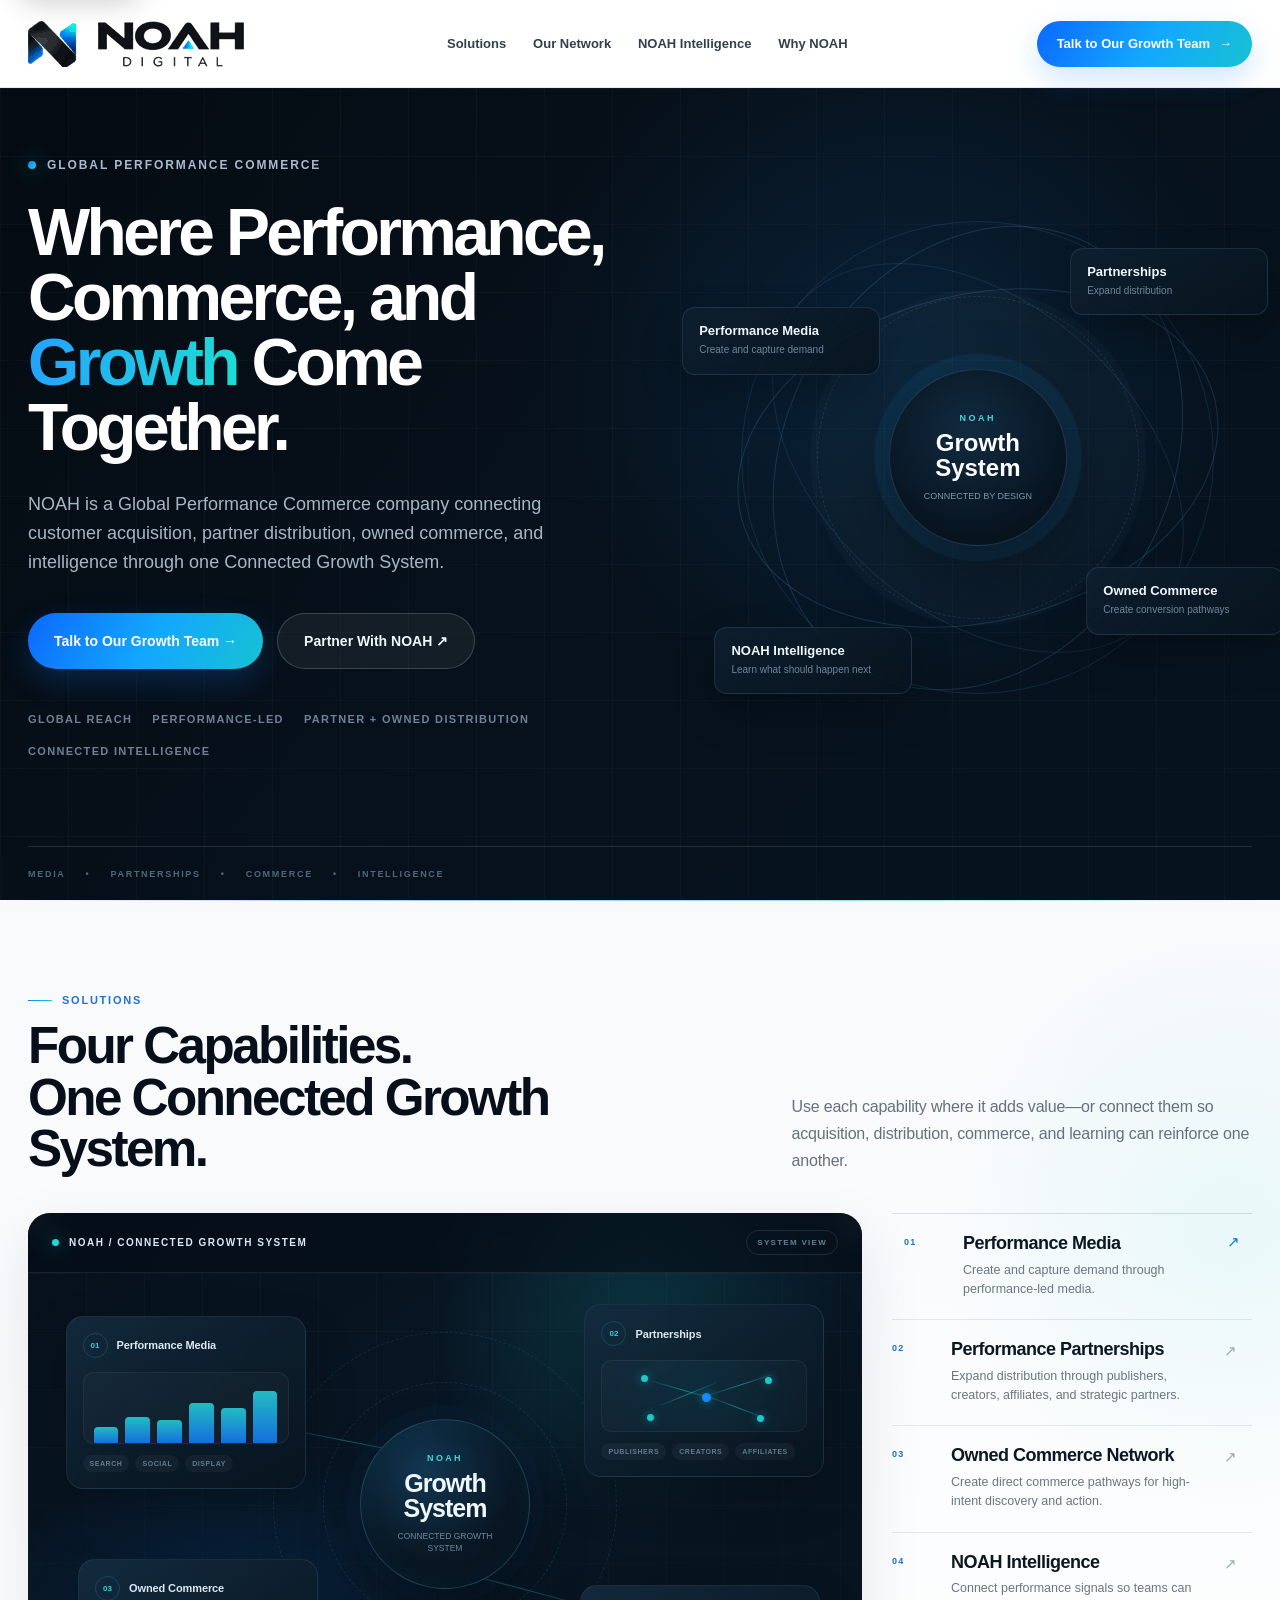
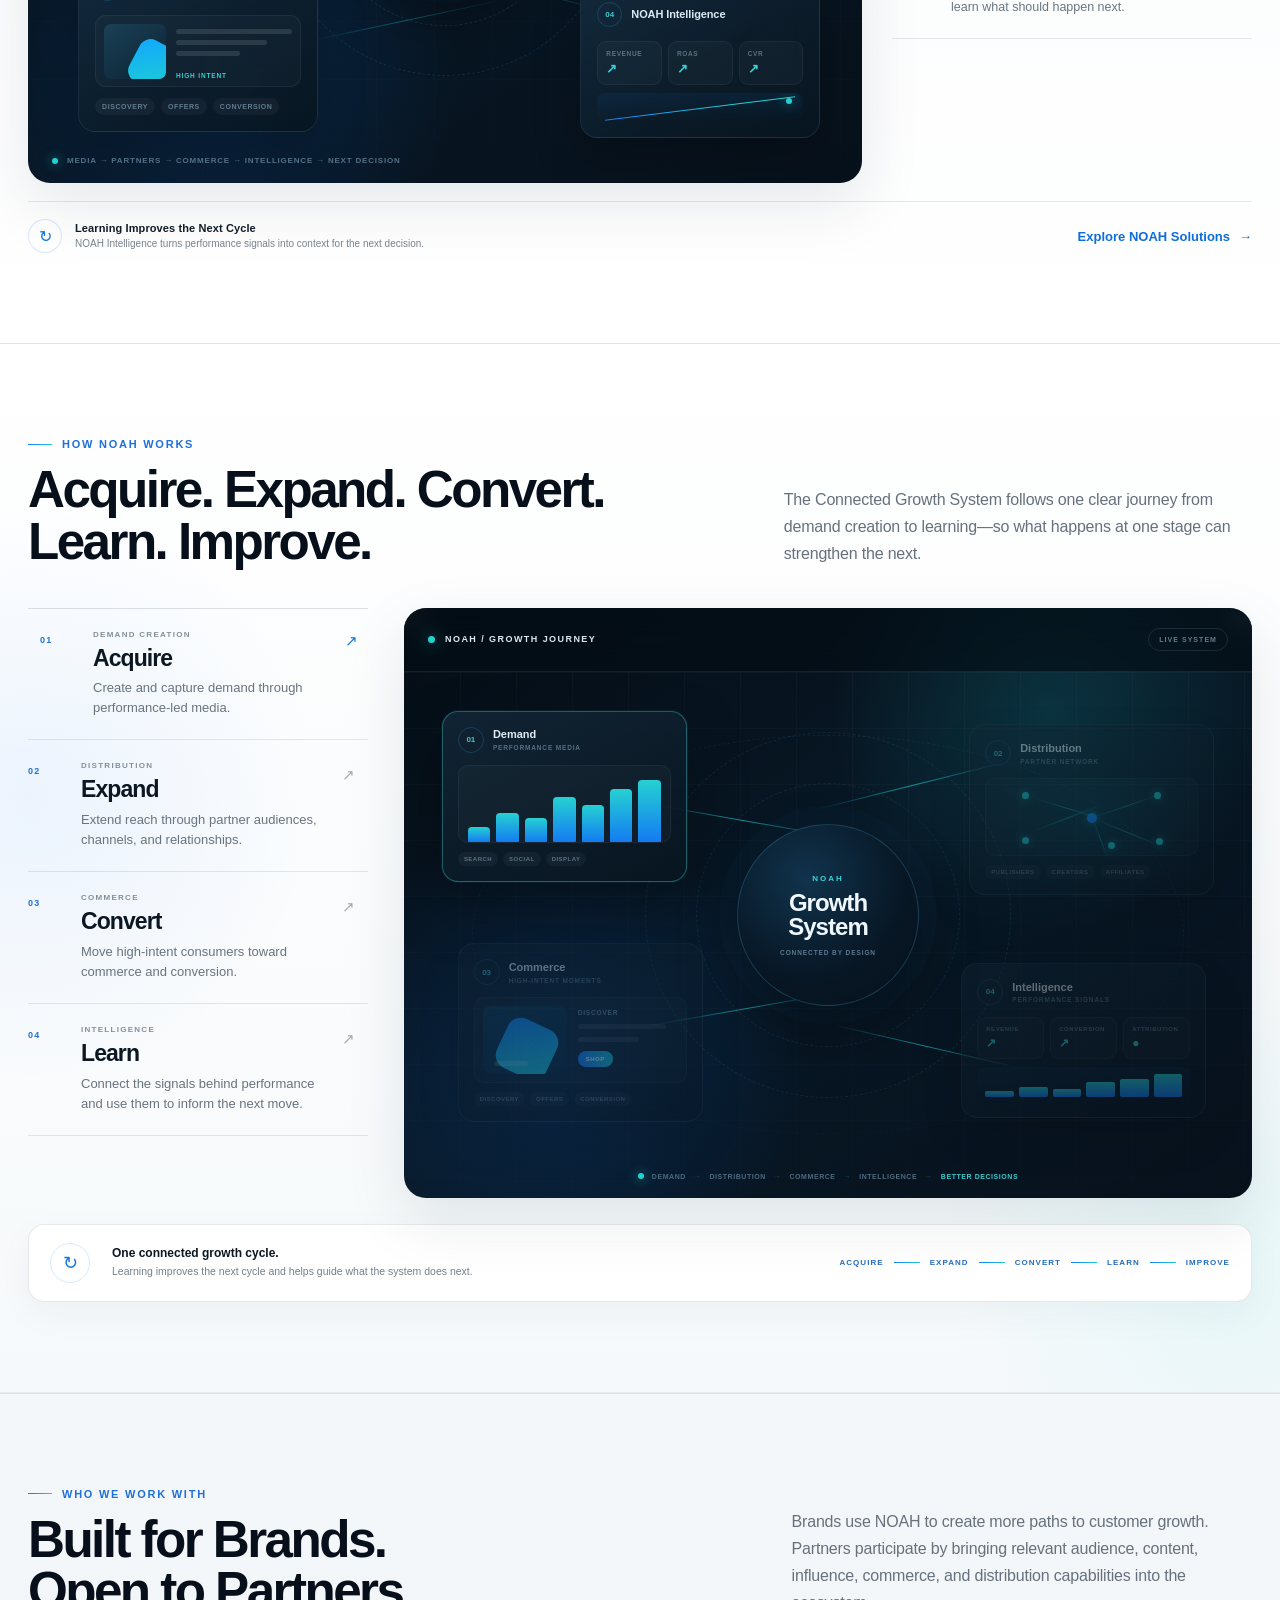
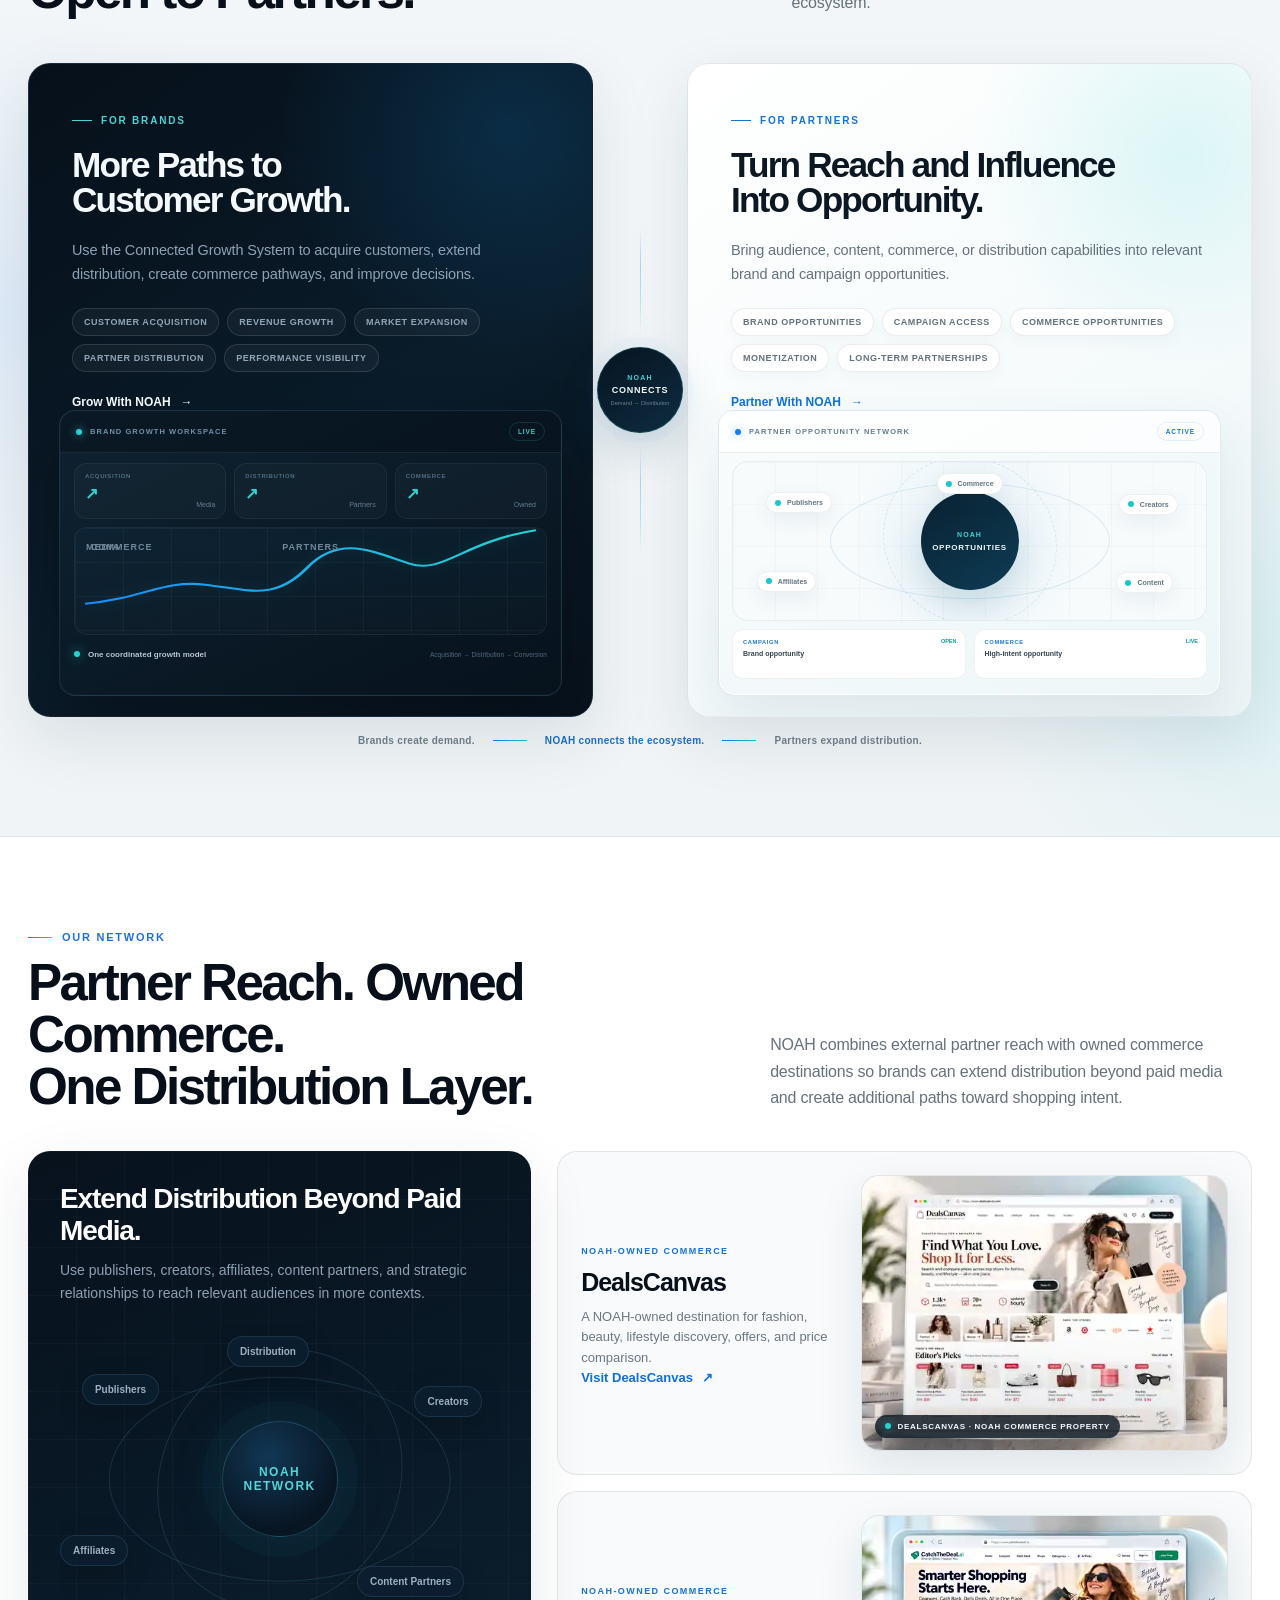
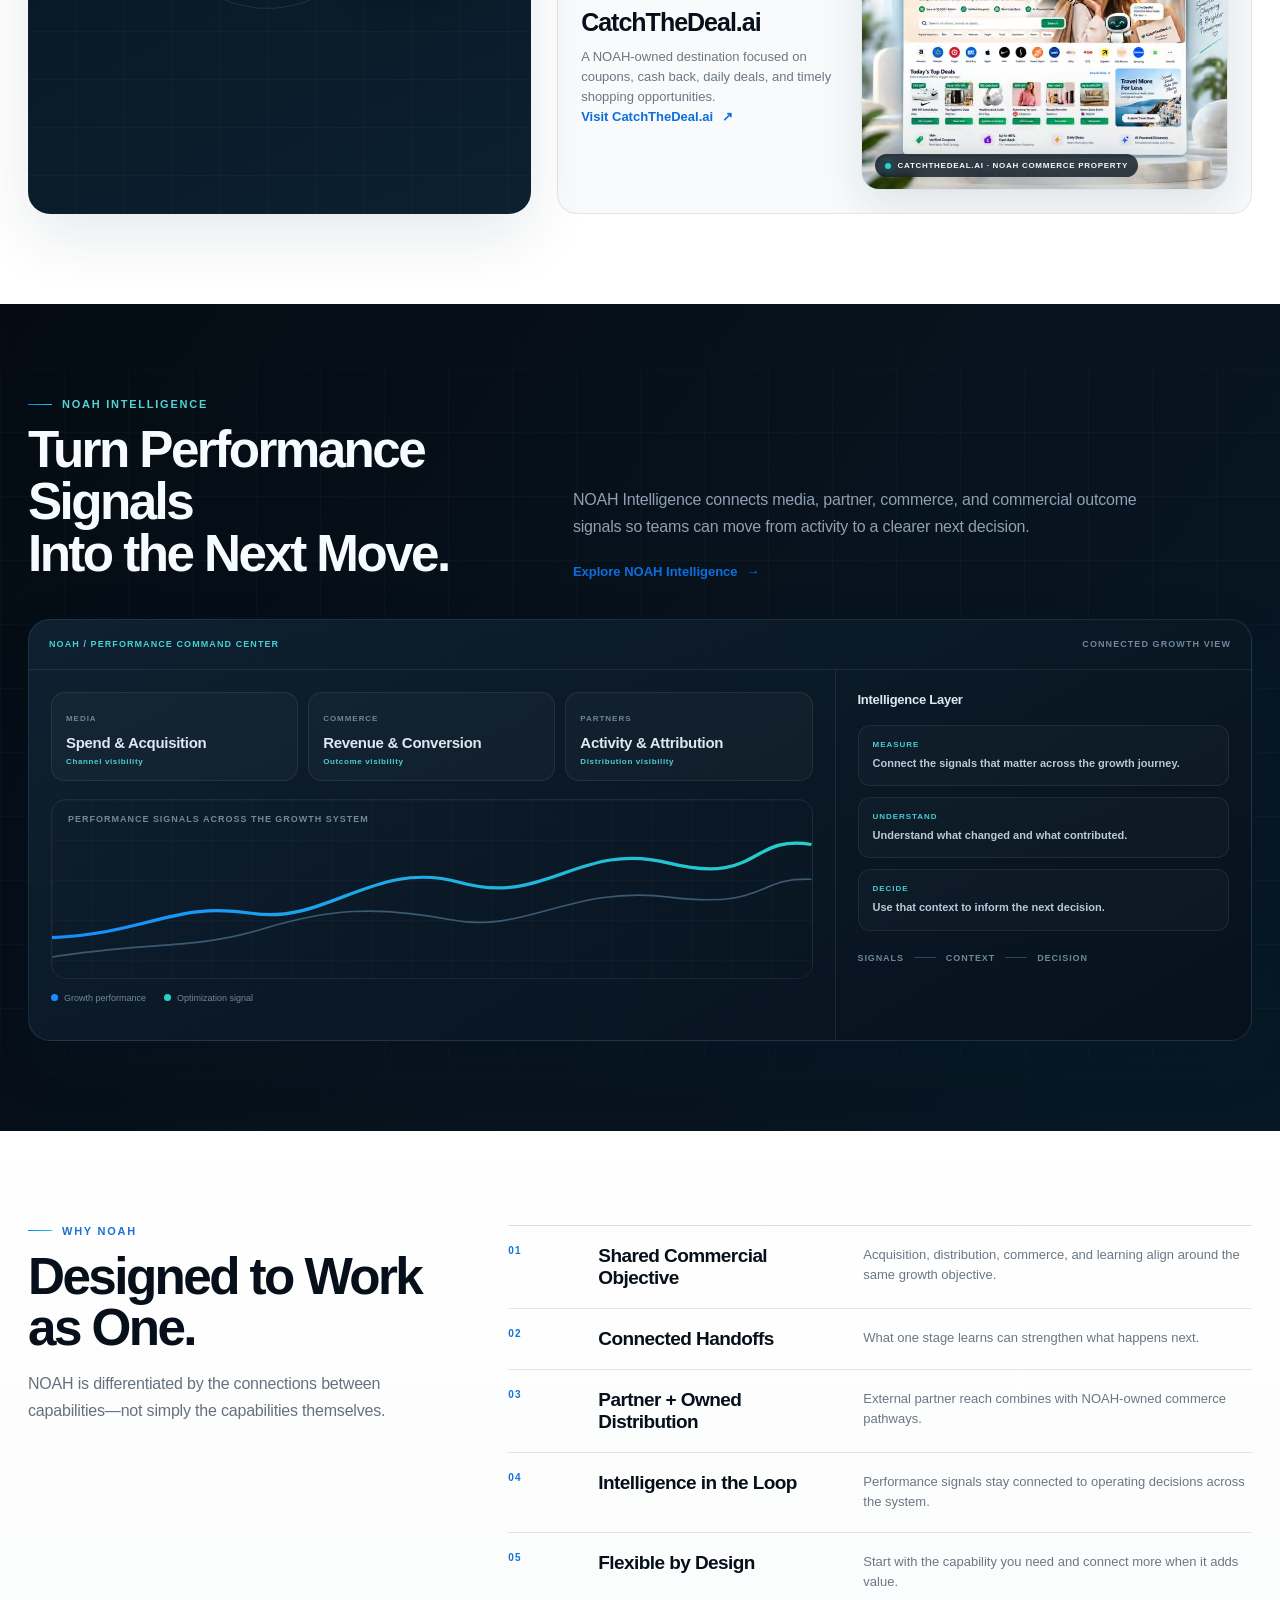
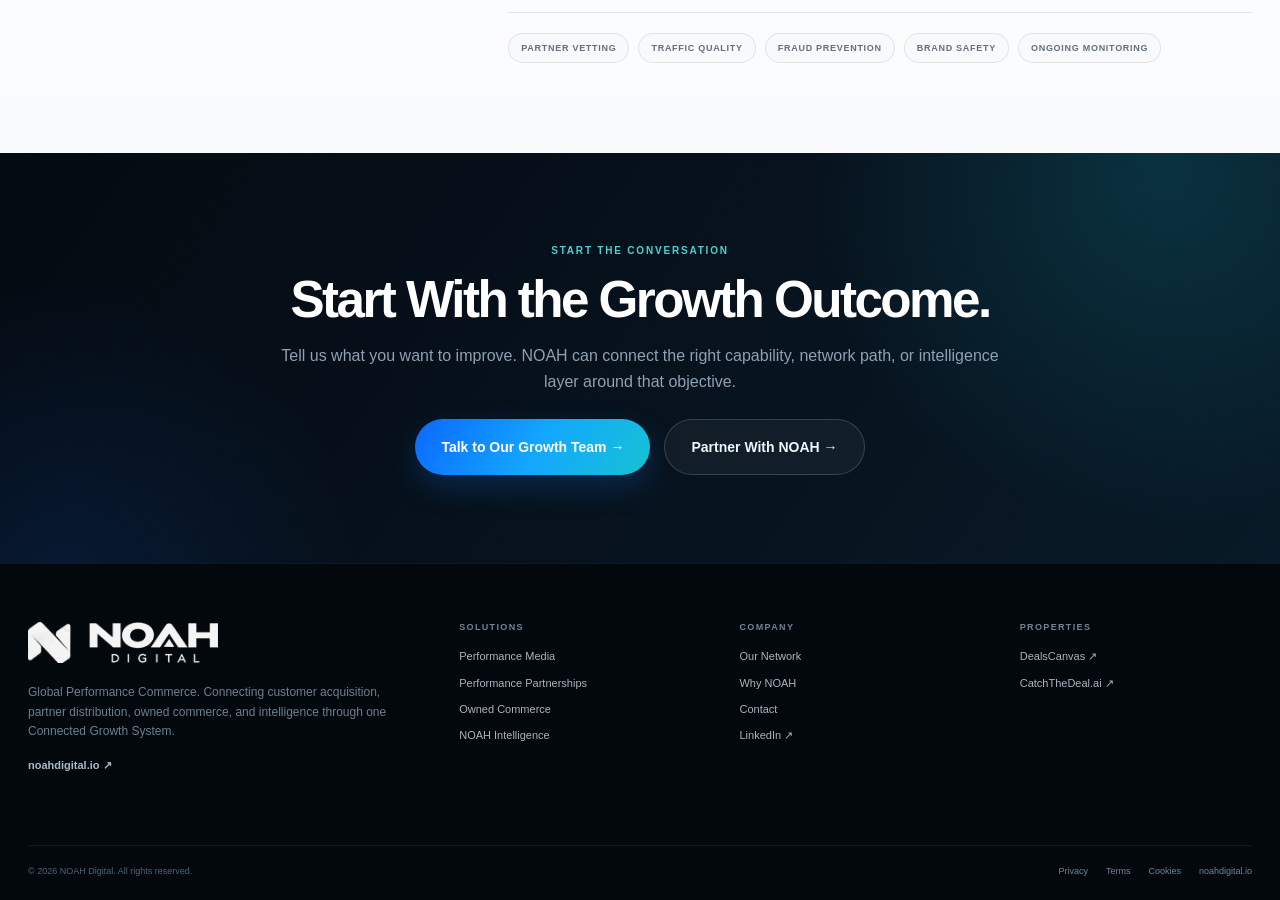
==== commit 1a113aab: "Refine website copy for a more natural brand voice" ====
--- a/index.html
+++ b/index.html
@@ -1,4 +1,4 @@
-<!doctype html><html lang="en"><head><meta charset="utf-8"><meta name="viewport" content="width=device-width, initial-scale=1"><meta name="theme-color" content="#06101a"><meta name="description" content="NOAH Digital is a Global Performance Commerce company connecting customer acquisition, partner distribution, owned commerce, and intelligence through one Connected Growth System."><meta name="robots" content="index,follow,max-image-preview:large,max-snippet:-1,max-video-preview:-1"><title>NOAH Digital | Global Performance Commerce</title><meta property="og:site_name" content="NOAH Digital"><meta property="og:locale" content="en_US"><meta property="og:type" content="website"><meta property="og:title" content="NOAH Digital | Global Performance Commerce"><meta property="og:description" content="NOAH Digital is a Global Performance Commerce company connecting customer acquisition, partner distribution, owned commerce, and intelligence through one Connected Growth System."><meta property="og:url" content="https://noahdigital.io/"><meta property="og:image" content="https://noahdigital.io/assets/noah-lockup.png"><meta property="og:image:alt" content="NOAH Digital — Global Performance Commerce"><meta name="twitter:card" content="summary"><meta name="twitter:title" content="NOAH Digital | Global Performance Commerce"><meta name="twitter:description" content="NOAH Digital is a Global Performance Commerce company connecting customer acquisition, partner distribution, owned commerce, and intelligence through one Connected Growth System."><meta name="twitter:image" content="https://noahdigital.io/assets/noah-lockup.png"><meta name="twitter:image:alt" content="NOAH Digital — Global Performance Commerce"><link rel="canonical" href="https://noahdigital.io/"><script type="application/ld+json">{"@context":"https://schema.org","@graph":[{"@type":"Organization","@id":"https://noahdigital.io/#organization","name":"NOAH Digital","url":"https://noahdigital.io/","logo":{"@type":"ImageObject","url":"https://noahdigital.io/assets/noah-lockup.png","width":216,"height":46},"description":"NOAH Digital is a Global Performance Commerce company connecting customer acquisition, partner distribution, owned commerce, and intelligence through one Connected Growth System.","email":"hello@noahdigital.io","areaServed":"Worldwide","sameAs":["https://www.linkedin.com/company/noah-digital-inc/"],"contactPoint":{"@type":"ContactPoint","email":"hello@noahdigital.io","contactType":"business inquiries","availableLanguage":["English"]},"knowsAbout":["Performance Media","Performance Partnerships","Owned Commerce","Growth Marketing Intelligence"]},{"@type":"WebSite","@id":"https://noahdigital.io/#website","url":"https://noahdigital.io/","name":"NOAH Digital","publisher":{"@id":"https://noahdigital.io/#organization"},"inLanguage":"en-US"},{"@type":"WebPage","@id":"https://noahdigital.io/#webpage","url":"https://noahdigital.io/","name":"NOAH Digital | Global Performance Commerce","description":"NOAH Digital is a Global Performance Commerce company connecting customer acquisition, partner distribution, owned commerce, and intelligence through one Connected Growth System.","isPartOf":{"@id":"https://noahdigital.io/#website"},"about":{"@id":"https://noahdigital.io/#organization"},"primaryImageOfPage":{"@type":"ImageObject","url":"https://noahdigital.io/assets/noah-lockup.png"},"inLanguage":"en-US"}]}</script><style>:root { --ink:#07101a; --blue:#127bff; --cyan:#19d8d2; --line:rgba(7,16,26,.11);}*{box-sizing:border-box}html,body{margin:0;padding:0}body{font-family:Inter,Segoe UI,Arial,sans-serif;background:#fff;color:#07101a}a{color:inherit;text-decoration:none}.site-header{height:88px;border-bottom:1px solid var(--line);background:#fff;display:flex;align-items:center}.header-inner{width:min(1480px,calc(100% - 56px));margin:auto;display:grid;grid-template-columns:245px minmax(0,1fr) auto;align-items:center;gap:28px}.logo{width:216px;height:auto;display:block}.nav{display:flex;justify-content:center;align-items:center;gap:clamp(16px,1.6vw,26px);font-size:13px;font-weight:650;color:#23303d}.nav a{white-space:nowrap}.header-actions{display:flex;align-items:center;gap:16px;font-size:13px;font-weight:650}.cta{display:inline-flex;align-items:center;justify-content:center;border-radius:999px;color:#fff;background:linear-gradient(120deg,#0c68ff,#13a7ff 52%,#18c9c7 112%);box-shadow:0 12px 30px rgba(18,123,255,.22)}.header-cta{min-height:46px;padding:0 20px}.hero{position:relative;overflow:hidden;min-height:calc(100vh - 88px);color:#fff;background:radial-gradient(circle at 70% 35%,rgba(13,93,155,.22),transparent 34%),linear-gradient(125deg,#040b12 0%,#07111b 45%,#06131f 100%)}.hero:before{content:"";position:absolute;inset:0;background-image:linear-gradient(rgba(255,255,255,.028) 1px,transparent 1px),linear-gradient(90deg,rgba(255,255,255,.028) 1px,transparent 1px);background-size:68px 68px;opacity:.9}.hero-inner{position:relative;z-index:1;width:min(1480px,calc(100% - 56px));margin:auto;min-height:calc(100vh - 142px);display:grid;grid-template-columns:minmax(0,.93fr) minmax(520px,.87fr);gap:clamp(50px,7vw,110px);align-items:center;padding:70px 0 104px}.eyebrow{display:flex;align-items:center;gap:11px;margin-bottom:28px;color:#a8bad0;font-size:12px;font-weight:800;letter-spacing:.16em;text-transform:uppercase}.dot{width:8px;height:8px;border-radius:50%;background:linear-gradient(135deg,var(--blue),var(--cyan));box-shadow:0 0 20px rgba(25,216,210,.62)}h1{margin:0;max-width:780px;font-size:clamp(54px,5.15vw,86px);line-height:.985;font-weight:760;letter-spacing:-.055em}h1 span{color:transparent;background:linear-gradient(100deg,#26a0ff,#1cded5);-webkit-background-clip:text;background-clip:text}.lede{max-width:680px;margin:30px 0 0;color:#a8b6c4;font-size:clamp(18px,1.55vw,22px);line-height:1.58}.hero-actions{display:flex;gap:14px;margin-top:36px;flex-wrap:wrap}.btn{min-height:56px;padding:0 26px;border-radius:999px;display:inline-flex;align-items:center;justify-content:center;font-size:14px;font-weight:700}.ghost{border:1px solid rgba(255,255,255,.18);background:rgba(255,255,255,.055);color:#eef6fb}.proof{display:flex;flex-wrap:wrap;gap:20px;margin-top:44px;color:#708295;font-size:11px;font-weight:800;letter-spacing:.12em;text-transform:uppercase}.visual{display:grid;place-items:center}.stage{position:relative;width:min(630px,42vw);aspect-ratio:1;border-radius:50%;background:radial-gradient(circle at center,rgba(16,88,148,.20) 0 11%,transparent 11.5% 100%),radial-gradient(circle at center,rgba(19,134,205,.12) 0 27%,transparent 27.5% 100%),radial-gradient(circle at center,rgba(255,255,255,.025) 0 44%,transparent 44.5% 100%)}.stage:before{content:"";position:absolute;inset:6%;border-radius:50%;border:1px solid rgba(79,149,204,.17)}.stage:after{content:"";position:absolute;inset:20%;border-radius:50%;border:1px dashed rgba(98,167,219,.19)}.orbit{position:absolute;left:50%;top:50%;border:1px solid rgba(103,165,211,.20);border-radius:50%;transform:translate(-50%,-50%) rotate(-14deg)}.o1{width:91%;height:61%} .o2{width:72%;height:90%;transform:translate(-50%,-50%) rotate(28deg)} .o3{width:58%;height:88%;transform:translate(-50%,-50%) rotate(-49deg);opacity:.7}.core{position:absolute;inset:33.5%;z-index:3;border-radius:50%;display:flex;flex-direction:column;align-items:center;justify-content:center;text-align:center;background:radial-gradient(circle at 45% 35%,#112b40,#07131f 72%);border:1px solid rgba(126,195,238,.18);box-shadow:0 24px 70px rgba(0,0,0,.35)}.core .k{color:#46d5dc;font-size:9px;font-weight:900;letter-spacing:.28em;margin-bottom:8px} .core b{font-size:24px;line-height:1.02} .core small{max-width:115px;color:#7f96aa;font-size:9px;line-height:1.35;margin-top:10px}.node{position:absolute;z-index:5;width:198px;padding:15px 16px 16px;border:1px solid rgba(139,188,224,.15);border-radius:13px;background:linear-gradient(145deg,rgba(14,31,46,.92),rgba(8,20,31,.87));box-shadow:0 18px 42px rgba(0,0,0,.24)}.node strong{display:block;color:#edf7ff;font-size:13px} .node small{display:block;color:#70869a;font-size:10px;line-height:1.45;margin-top:5px}.n1{left:-5%;top:22%} .n2{right:-4%;top:11%} .n3{right:-7%;bottom:17%} .n4{left:1%;bottom:6%}.bottom{position:absolute;left:50%;bottom:0;transform:translateX(-50%);width:min(1480px,calc(100% - 56px));height:54px;border-top:1px solid rgba(255,255,255,.12);display:flex;align-items:center;gap:20px;color:#52677b;font-size:9px;font-weight:850;letter-spacing:.19em}.menu{display:none}@media(max-width:1080px){ .site-header{height:78px} .header-inner{grid-template-columns:1fr auto} .nav,.header-actions a{display:none} .menu{display:block;font-size:24px} .hero-inner{grid-template-columns:1fr;gap:58px;padding:82px 0 120px} .stage{width:min(650px,78vw)}}@media(max-width:680px){ .site-header{height:72px} .header-inner{width:calc(100% - 36px)} .logo{width:162px} .hero-inner{width:calc(100% - 36px);padding:62px 0 110px;gap:44px} h1{font-size:clamp(46px,14vw,66px)} .lede{font-size:17px} .hero-actions{flex-direction:column} .btn{width:100%} .stage{width:94vw} .node{width:158px;padding:12px} .n1,.n4{left:0} .n2,.n3{right:0} .bottom{width:calc(100% - 36px);font-size:7px;gap:9px;overflow:hidden;white-space:nowrap}}</style><link rel="stylesheet" href="rest-1.css"><link rel="stylesheet" href="rest-2.css"><link rel="stylesheet" href="rest-3.css"><link rel="stylesheet" href="rest-4.css"><link rel="stylesheet" href="growth-v2.css"><link rel="stylesheet" href="polish.css"><link rel="stylesheet" href="layout-fixes.css"><link rel="stylesheet" href="preqa-polish.css"><link rel="stylesheet" href="site-system.css"></head><body class="home-page"><a class="skip-link" href="#main-content">Skip to content</a><header class="site-header">
+<!doctype html><html lang="en"><head><meta charset="utf-8"><meta name="viewport" content="width=device-width, initial-scale=1"><meta name="theme-color" content="#06101a"><meta name="description" content="NOAH Digital connects performance media, partnerships, owned commerce, and intelligence through one Connected Growth System built for measurable growth."><meta name="robots" content="index,follow,max-image-preview:large,max-snippet:-1,max-video-preview:-1"><title>NOAH Digital | Performance Marketing & Commerce</title><meta property="og:site_name" content="NOAH Digital"><meta property="og:locale" content="en_US"><meta property="og:type" content="website"><meta property="og:title" content="NOAH Digital | Performance Marketing & Commerce"><meta property="og:description" content="NOAH Digital connects performance media, partnerships, owned commerce, and intelligence through one Connected Growth System built for measurable growth."><meta property="og:url" content="https://noahdigital.io/"><meta property="og:image" content="https://noahdigital.io/assets/noah-lockup.png"><meta property="og:image:alt" content="NOAH Digital | Global Performance Commerce"><meta name="twitter:card" content="summary"><meta name="twitter:title" content="NOAH Digital | Performance Marketing & Commerce"><meta name="twitter:description" content="NOAH Digital connects performance media, partnerships, owned commerce, and intelligence through one Connected Growth System built for measurable growth."><meta name="twitter:image" content="https://noahdigital.io/assets/noah-lockup.png"><meta name="twitter:image:alt" content="NOAH Digital | Global Performance Commerce"><link rel="canonical" href="https://noahdigital.io/"><script type="application/ld+json">{"@context":"https://schema.org","@graph":[{"@type":"Organization","@id":"https://noahdigital.io/#organization","name":"NOAH Digital","url":"https://noahdigital.io/","logo":{"@type":"ImageObject","url":"https://noahdigital.io/assets/noah-lockup.png","width":216,"height":46},"description":"NOAH Digital connects performance media, partnerships, owned commerce, and intelligence through one Connected Growth System built for measurable growth.","email":"hello@noahdigital.io","areaServed":"Worldwide","sameAs":["https://www.linkedin.com/company/noah-digital-inc/"],"contactPoint":{"@type":"ContactPoint","email":"hello@noahdigital.io","contactType":"business inquiries","availableLanguage":["English"]},"knowsAbout":["Performance Media","Performance Partnerships","Owned Commerce","Growth Marketing Intelligence"]},{"@type":"WebSite","@id":"https://noahdigital.io/#website","url":"https://noahdigital.io/","name":"NOAH Digital","publisher":{"@id":"https://noahdigital.io/#organization"},"inLanguage":"en-US"},{"@type":"WebPage","@id":"https://noahdigital.io/#webpage","url":"https://noahdigital.io/","name":"NOAH Digital | Performance Marketing & Commerce","description":"NOAH Digital connects performance media, partnerships, owned commerce, and intelligence through one Connected Growth System built for measurable growth.","isPartOf":{"@id":"https://noahdigital.io/#website"},"about":{"@id":"https://noahdigital.io/#organization"},"primaryImageOfPage":{"@type":"ImageObject","url":"https://noahdigital.io/assets/noah-lockup.png"},"inLanguage":"en-US"}]}</script><style>:root { --ink:#07101a; --blue:#127bff; --cyan:#19d8d2; --line:rgba(7,16,26,.11);}*{box-sizing:border-box}html,body{margin:0;padding:0}body{font-family:Inter,Segoe UI,Arial,sans-serif;background:#fff;color:#07101a}a{color:inherit;text-decoration:none}.site-header{height:88px;border-bottom:1px solid var(--line);background:#fff;display:flex;align-items:center}.header-inner{width:min(1480px,calc(100% - 56px));margin:auto;display:grid;grid-template-columns:245px minmax(0,1fr) auto;align-items:center;gap:28px}.logo{width:216px;height:auto;display:block}.nav{display:flex;justify-content:center;align-items:center;gap:clamp(16px,1.6vw,26px);font-size:13px;font-weight:650;color:#23303d}.nav a{white-space:nowrap}.header-actions{display:flex;align-items:center;gap:16px;font-size:13px;font-weight:650}.cta{display:inline-flex;align-items:center;justify-content:center;border-radius:999px;color:#fff;background:linear-gradient(120deg,#0c68ff,#13a7ff 52%,#18c9c7 112%);box-shadow:0 12px 30px rgba(18,123,255,.22)}.header-cta{min-height:46px;padding:0 20px}.hero{position:relative;overflow:hidden;min-height:calc(100vh - 88px);color:#fff;background:radial-gradient(circle at 70% 35%,rgba(13,93,155,.22),transparent 34%),linear-gradient(125deg,#040b12 0%,#07111b 45%,#06131f 100%)}.hero:before{content:"";position:absolute;inset:0;background-image:linear-gradient(rgba(255,255,255,.028) 1px,transparent 1px),linear-gradient(90deg,rgba(255,255,255,.028) 1px,transparent 1px);background-size:68px 68px;opacity:.9}.hero-inner{position:relative;z-index:1;width:min(1480px,calc(100% - 56px));margin:auto;min-height:calc(100vh - 142px);display:grid;grid-template-columns:minmax(0,.93fr) minmax(520px,.87fr);gap:clamp(50px,7vw,110px);align-items:center;padding:70px 0 104px}.eyebrow{display:flex;align-items:center;gap:11px;margin-bottom:28px;color:#a8bad0;font-size:12px;font-weight:800;letter-spacing:.16em;text-transform:uppercase}.dot{width:8px;height:8px;border-radius:50%;background:linear-gradient(135deg,var(--blue),var(--cyan));box-shadow:0 0 20px rgba(25,216,210,.62)}h1{margin:0;max-width:780px;font-size:clamp(54px,5.15vw,86px);line-height:.985;font-weight:760;letter-spacing:-.055em}h1 span{color:transparent;background:linear-gradient(100deg,#26a0ff,#1cded5);-webkit-background-clip:text;background-clip:text}.lede{max-width:680px;margin:30px 0 0;color:#a8b6c4;font-size:clamp(18px,1.55vw,22px);line-height:1.58}.hero-actions{display:flex;gap:14px;margin-top:36px;flex-wrap:wrap}.btn{min-height:56px;padding:0 26px;border-radius:999px;display:inline-flex;align-items:center;justify-content:center;font-size:14px;font-weight:700}.ghost{border:1px solid rgba(255,255,255,.18);background:rgba(255,255,255,.055);color:#eef6fb}.proof{display:flex;flex-wrap:wrap;gap:20px;margin-top:44px;color:#708295;font-size:11px;font-weight:800;letter-spacing:.12em;text-transform:uppercase}.visual{display:grid;place-items:center}.stage{position:relative;width:min(630px,42vw);aspect-ratio:1;border-radius:50%;background:radial-gradient(circle at center,rgba(16,88,148,.20) 0 11%,transparent 11.5% 100%),radial-gradient(circle at center,rgba(19,134,205,.12) 0 27%,transparent 27.5% 100%),radial-gradient(circle at center,rgba(255,255,255,.025) 0 44%,transparent 44.5% 100%)}.stage:before{content:"";position:absolute;inset:6%;border-radius:50%;border:1px solid rgba(79,149,204,.17)}.stage:after{content:"";position:absolute;inset:20%;border-radius:50%;border:1px dashed rgba(98,167,219,.19)}.orbit{position:absolute;left:50%;top:50%;border:1px solid rgba(103,165,211,.20);border-radius:50%;transform:translate(-50%,-50%) rotate(-14deg)}.o1{width:91%;height:61%} .o2{width:72%;height:90%;transform:translate(-50%,-50%) rotate(28deg)} .o3{width:58%;height:88%;transform:translate(-50%,-50%) rotate(-49deg);opacity:.7}.core{position:absolute;inset:33.5%;z-index:3;border-radius:50%;display:flex;flex-direction:column;align-items:center;justify-content:center;text-align:center;background:radial-gradient(circle at 45% 35%,#112b40,#07131f 72%);border:1px solid rgba(126,195,238,.18);box-shadow:0 24px 70px rgba(0,0,0,.35)}.core .k{color:#46d5dc;font-size:9px;font-weight:900;letter-spacing:.28em;margin-bottom:8px} .core b{font-size:24px;line-height:1.02} .core small{max-width:115px;color:#7f96aa;font-size:9px;line-height:1.35;margin-top:10px}.node{position:absolute;z-index:5;width:198px;padding:15px 16px 16px;border:1px solid rgba(139,188,224,.15);border-radius:13px;background:linear-gradient(145deg,rgba(14,31,46,.92),rgba(8,20,31,.87));box-shadow:0 18px 42px rgba(0,0,0,.24)}.node strong{display:block;color:#edf7ff;font-size:13px} .node small{display:block;color:#70869a;font-size:10px;line-height:1.45;margin-top:5px}.n1{left:-5%;top:22%} .n2{right:-4%;top:11%} .n3{right:-7%;bottom:17%} .n4{left:1%;bottom:6%}.bottom{position:absolute;left:50%;bottom:0;transform:translateX(-50%);width:min(1480px,calc(100% - 56px));height:54px;border-top:1px solid rgba(255,255,255,.12);display:flex;align-items:center;gap:20px;color:#52677b;font-size:9px;font-weight:850;letter-spacing:.19em}.menu{display:none}@media(max-width:1080px){ .site-header{height:78px} .header-inner{grid-template-columns:1fr auto} .nav,.header-actions a{display:none} .menu{display:block;font-size:24px} .hero-inner{grid-template-columns:1fr;gap:58px;padding:82px 0 120px} .stage{width:min(650px,78vw)}}@media(max-width:680px){ .site-header{height:72px} .header-inner{width:calc(100% - 36px)} .logo{width:162px} .hero-inner{width:calc(100% - 36px);padding:62px 0 110px;gap:44px} h1{font-size:clamp(46px,14vw,66px)} .lede{font-size:17px} .hero-actions{flex-direction:column} .btn{width:100%} .stage{width:94vw} .node{width:158px;padding:12px} .n1,.n4{left:0} .n2,.n3{right:0} .bottom{width:calc(100% - 36px);font-size:7px;gap:9px;overflow:hidden;white-space:nowrap}}</style><link rel="stylesheet" href="rest-1.css"><link rel="stylesheet" href="rest-2.css"><link rel="stylesheet" href="rest-3.css"><link rel="stylesheet" href="rest-4.css"><link rel="stylesheet" href="growth-v2.css"><link rel="stylesheet" href="polish.css"><link rel="stylesheet" href="layout-fixes.css"><link rel="stylesheet" href="preqa-polish.css"><link rel="stylesheet" href="site-system.css"></head><body class="home-page"><a class="skip-link" href="#main-content">Skip to content</a><header class="site-header">
   <div class="header-inner">
     <a class="brand" href="index.html" aria-label="NOAH Digital home"><img class="logo" src="assets/noah-lockup.png" alt="NOAH Digital"></a>
     <nav class="nav" aria-label="Primary navigation">
@@ -27,7 +27,7 @@
         <div class="section-kicker">Solutions</div>
         <h2 class="section-title">Four Capabilities.<br>One Connected Growth System.</h2>
       </div>
-      <p class="section-copy">Use each capability where it adds value—or connect them so acquisition, distribution, commerce, and learning can reinforce one another.</p>
+      <p class="section-copy">Use each capability on its own, or connect them when acquisition, distribution, commerce, and learning need to work together.</p>
     </div>
 
     <div class="solutions-experience">
@@ -104,7 +104,7 @@
         </article>
         <article class="capability-row" data-target="intelligence" tabindex="0" role="listitem">
           <div class="capability-num">04</div>
-          <div><h3>NOAH Intelligence</h3><p>Connect performance signals so teams can learn what should happen next.</p></div>
+          <div><h3>NOAH Intelligence</h3><p>Connect performance signals so teams can make better growth decisions.</p></div>
           <span class="capability-arrow">↗</span>
         </article>
       </div>
@@ -124,7 +124,7 @@
         <div class="section-kicker">How NOAH Works</div>
         <h2 class="section-title">Acquire. Expand. Convert.<br>Learn. Improve.</h2>
       </div>
-      <p class="section-copy">The Connected Growth System follows one clear journey from demand creation to learning—so what happens at one stage can strengthen the next.</p>
+      <p class="section-copy">The Connected Growth System follows a clear journey from demand creation through learning. Each stage can strengthen the next.</p>
     </div>
 
     <div class="growth-v2-layout">
@@ -146,7 +146,7 @@
         </article>
         <article class="growth-v2-step" data-growth-stage="optimize" tabindex="0" role="listitem">
           <span class="growth-v2-num">04</span>
-          <div class="growth-v2-step-copy"><span class="growth-v2-micro">INTELLIGENCE</span><h3>Learn</h3><p>Use NOAH Intelligence to understand what is working and improve what happens next.</p></div>
+          <div class="growth-v2-step-copy"><span class="growth-v2-micro">INTELLIGENCE</span><h3>Learn</h3><p>Use NOAH Intelligence to understand what is working and improve the next cycle.</p></div>
           <span class="growth-v2-arrow">↗</span>
         </article>
       </div>
@@ -199,7 +199,7 @@
 
     <div class="growth-v2-cycle">
       <div class="growth-v2-cycle-mark">↻</div>
-      <div><strong>A continuous growth cycle—not a one-time funnel.</strong><small>Performance signals flow back into the system so each cycle can become better informed than the last.</small></div>
+      <div><strong>A continuous growth cycle.</strong><small>Performance signals flow back into the system so each cycle can become better informed than the last.</small></div>
       <div class="growth-v2-cycle-path"><span>SIGNALS</span><i></i><span>CONTEXT</span><i></i><span>DECISION</span></div>
     </div>
   </div>
@@ -291,12 +291,12 @@
 </section>
 <section class="intelligence" id="intelligence">
   <div class="section-wrap intelligence-inner reveal">
-    <div class="intelligence-head"><div><div class="section-kicker">NOAH Intelligence</div><h2 class="section-title">Turn Performance Signals<br>Into the Next Move.</h2></div><div><p class="section-copy">NOAH Intelligence connects media, partner, commerce, and commercial outcome signals so teams can move from activity to a clearer next decision.</p><a class="text-link intelligence-copy" href="intelligence.html">Explore NOAH Intelligence <span>→</span></a></div></div>
+    <div class="intelligence-head"><div><div class="section-kicker">NOAH Intelligence</div><h2 class="section-title">Turn Performance Signals<br>Into the Next Move.</h2></div><div><p class="section-copy">NOAH Intelligence connects media, partner, commerce, and commercial outcome signals so teams can make better growth decisions.</p><a class="text-link intelligence-copy" href="intelligence.html">Explore NOAH Intelligence <span>→</span></a></div></div>
     <div class="command-center"><div class="command-top"><span class="command-brand">NOAH / PERFORMANCE COMMAND CENTER</span><span>Connected Growth View</span></div><div class="command-body"><div class="command-main"><div class="signal-row"><div class="signal-card"><small>Media</small><b>Spend & Acquisition</b><span>Channel visibility</span></div><div class="signal-card"><small>Commerce</small><b>Revenue & Conversion</b><span>Outcome visibility</span></div><div class="signal-card"><small>Partners</small><b>Activity & Attribution</b><span>Distribution visibility</span></div></div><div class="chart"><span class="chart-label">Performance signals across the growth system</span><svg viewBox="0 0 800 220" preserveAspectRatio="none" aria-hidden="true"><defs><linearGradient id="g1" x1="0" x2="1"><stop offset="0" stop-color="#168cff"/><stop offset="1" stop-color="#25d1c9"/></linearGradient></defs><path d="M0 170 C100 165,130 125,210 140 S340 72,430 102 S555 50,650 78 S735 42,800 55" fill="none" stroke="url(#g1)" stroke-width="4"/><path d="M0 194 C100 175,150 185,220 160 S340 130,420 148 S545 105,650 120 S740 95,800 98" fill="none" stroke="#41617a" stroke-width="2" opacity=".9"/></svg></div><div class="chart-legend"><span>Growth performance</span><span>Optimization signal</span></div></div><aside class="command-side"><h4>Intelligence Layer</h4><div class="insight-list"><div class="insight"><small>Measure</small><b>Bring media, partner, commerce, and revenue signals into a clearer view.</b></div><div class="insight"><small>Understand</small><b>Identify patterns, attribution relationships, and performance movement.</b></div><div class="insight"><small>Decide</small><b>Use connected context to guide the next decision.</b></div></div><div class="measure-flow"><span>Signals</span><i></i><span>Context</span><i></i><span>Decision</span></div></aside></div></div>
   </div>
 </section>
 <section class="why" id="why">
-  <div class="section-wrap why-inner reveal"><div class="why-layout"><div class="why-sticky"><div class="section-kicker">Why NOAH</div><h2 class="section-title">Designed to Work<br>as One.</h2><p class="section-copy">NOAH is differentiated by the connections between capabilities—not simply the capabilities themselves.</p></div><div><div class="why-rows"><article class="why-row"><span class="num">01</span><h3>Shared Commercial Objective</h3><p>Media, partnerships, commerce, and intelligence operating as one ecosystem.</p></article><article class="why-row"><span class="num">02</span><h3>Connected Handoffs</h3><p>Capabilities share context and stay aligned to measurable commercial outcomes.</p></article><article class="why-row"><span class="num">03</span><h3>Partner + Owned Distribution</h3><p>NOAH-owned commerce destinations complement external partner and media reach.</p></article><article class="why-row"><span class="num">04</span><h3>Intelligence in the Loop</h3><p>A flexible operating model designed to connect growth opportunities across channels and markets.</p></article><article class="why-row"><span class="num">05</span><h3>Flexible by Design</h3><p>Start with the capability you need and connect more when it adds value.</p></article></div><div class="trust-strip"><span>Partner Vetting</span><span>Traffic Quality</span><span>Fraud Prevention</span><span>Brand Safety</span><span>Ongoing Monitoring</span></div></div></div></div>
+  <div class="section-wrap why-inner reveal"><div class="why-layout"><div class="why-sticky"><div class="section-kicker">Why NOAH</div><h2 class="section-title">Designed to Work<br>as One.</h2><p class="section-copy">NOAH stands apart in how the capabilities connect, share context, and support the same commercial objective.</p></div><div><div class="why-rows"><article class="why-row"><span class="num">01</span><h3>Shared Commercial Objective</h3><p>Media, partnerships, commerce, and intelligence operating as one ecosystem.</p></article><article class="why-row"><span class="num">02</span><h3>Connected Handoffs</h3><p>Capabilities share context and stay aligned to measurable commercial outcomes.</p></article><article class="why-row"><span class="num">03</span><h3>Partner + Owned Distribution</h3><p>NOAH-owned commerce destinations complement external partner and media reach.</p></article><article class="why-row"><span class="num">04</span><h3>Intelligence in the Loop</h3><p>A flexible operating model that connects growth opportunities across channels and markets.</p></article><article class="why-row"><span class="num">05</span><h3>Flexible by Design</h3><p>Start with the capability you need and connect more when it adds value.</p></article></div><div class="trust-strip"><span>Partner Vetting</span><span>Traffic Quality</span><span>Fraud Prevention</span><span>Brand Safety</span><span>Ongoing Monitoring</span></div></div></div></div>
 </section>
 <section class="final-cta" id="contact"><div class="final-inner reveal"><div class="final-kicker">Start the Conversation</div><h2>Start With the Growth Outcome.</h2><p>Tell us what you want to improve. NOAH can connect the right capability, network path, or intelligence layer around that objective.</p><div class="final-actions"><a class="btn cta" href="contact.html">Talk to Our Growth Team →</a><a class="btn final-secondary" href="contact.html#partner-inquiry">Partner With NOAH →</a></div></div></section>
 </main>
@@ -305,7 +305,7 @@
     <div class="footer-grid">
       <div class="footer-brand">
         <a href="index.html" aria-label="NOAH Digital home"><img src="assets/noah-lockup.png" alt="NOAH Digital"></a>
-        <p>Global Performance Commerce — connecting customer acquisition, partner distribution, owned commerce, and intelligence through one Connected Growth System.</p>
+        <p>Global Performance Commerce. Connecting customer acquisition, partner distribution, owned commerce, and intelligence through one Connected Growth System.</p>
         <a class="footer-domain" href="https://noahdigital.io/" target="_blank" rel="noopener">noahdigital.io ↗</a>
       </div>
       <div class="footer-col"><h4>Solutions</h4><a href="solutions.html#media">Performance Media</a><a href="solutions.html#partnerships">Performance Partnerships</a><a href="solutions.html#commerce">Owned Commerce</a><a href="intelligence.html">NOAH Intelligence</a></div>
--- a/layout-fixes.css
+++ b/layout-fixes.css
@@ -57,7 +57,8 @@
   bottom:auto!important;
   width:auto!important;
   flex:0 0 auto!important;
-  height:278px!important;
+  height:auto!important;
+  min-height:286px!important;
   margin:30px 34px 23px!important;
   margin-top:auto!important;
 }
@@ -128,7 +129,8 @@
   .world-copy{padding:31px 24px 0!important}
   .audience-world h3{font-size:clamp(32px,9.5vw,38px)!important;line-height:1.02!important}
   .brand-digital,.partner-digital{
-    height:270px!important;
+    height:auto!important;
+    min-height:286px!important;
     margin:24px 16px 16px!important;
     margin-top:26px!important;
   }
--- a/preqa-polish.css
+++ b/preqa-polish.css
@@ -14,7 +14,8 @@
   .home-page .audience-world{min-height:590px!important}
   .home-page .brand-digital,
   .home-page .partner-digital{
-    height:248px!important;
+    height:auto!important;
+    min-height:286px!important;
     margin:26px 30px 20px!important;
     margin-top:auto!important;
   }
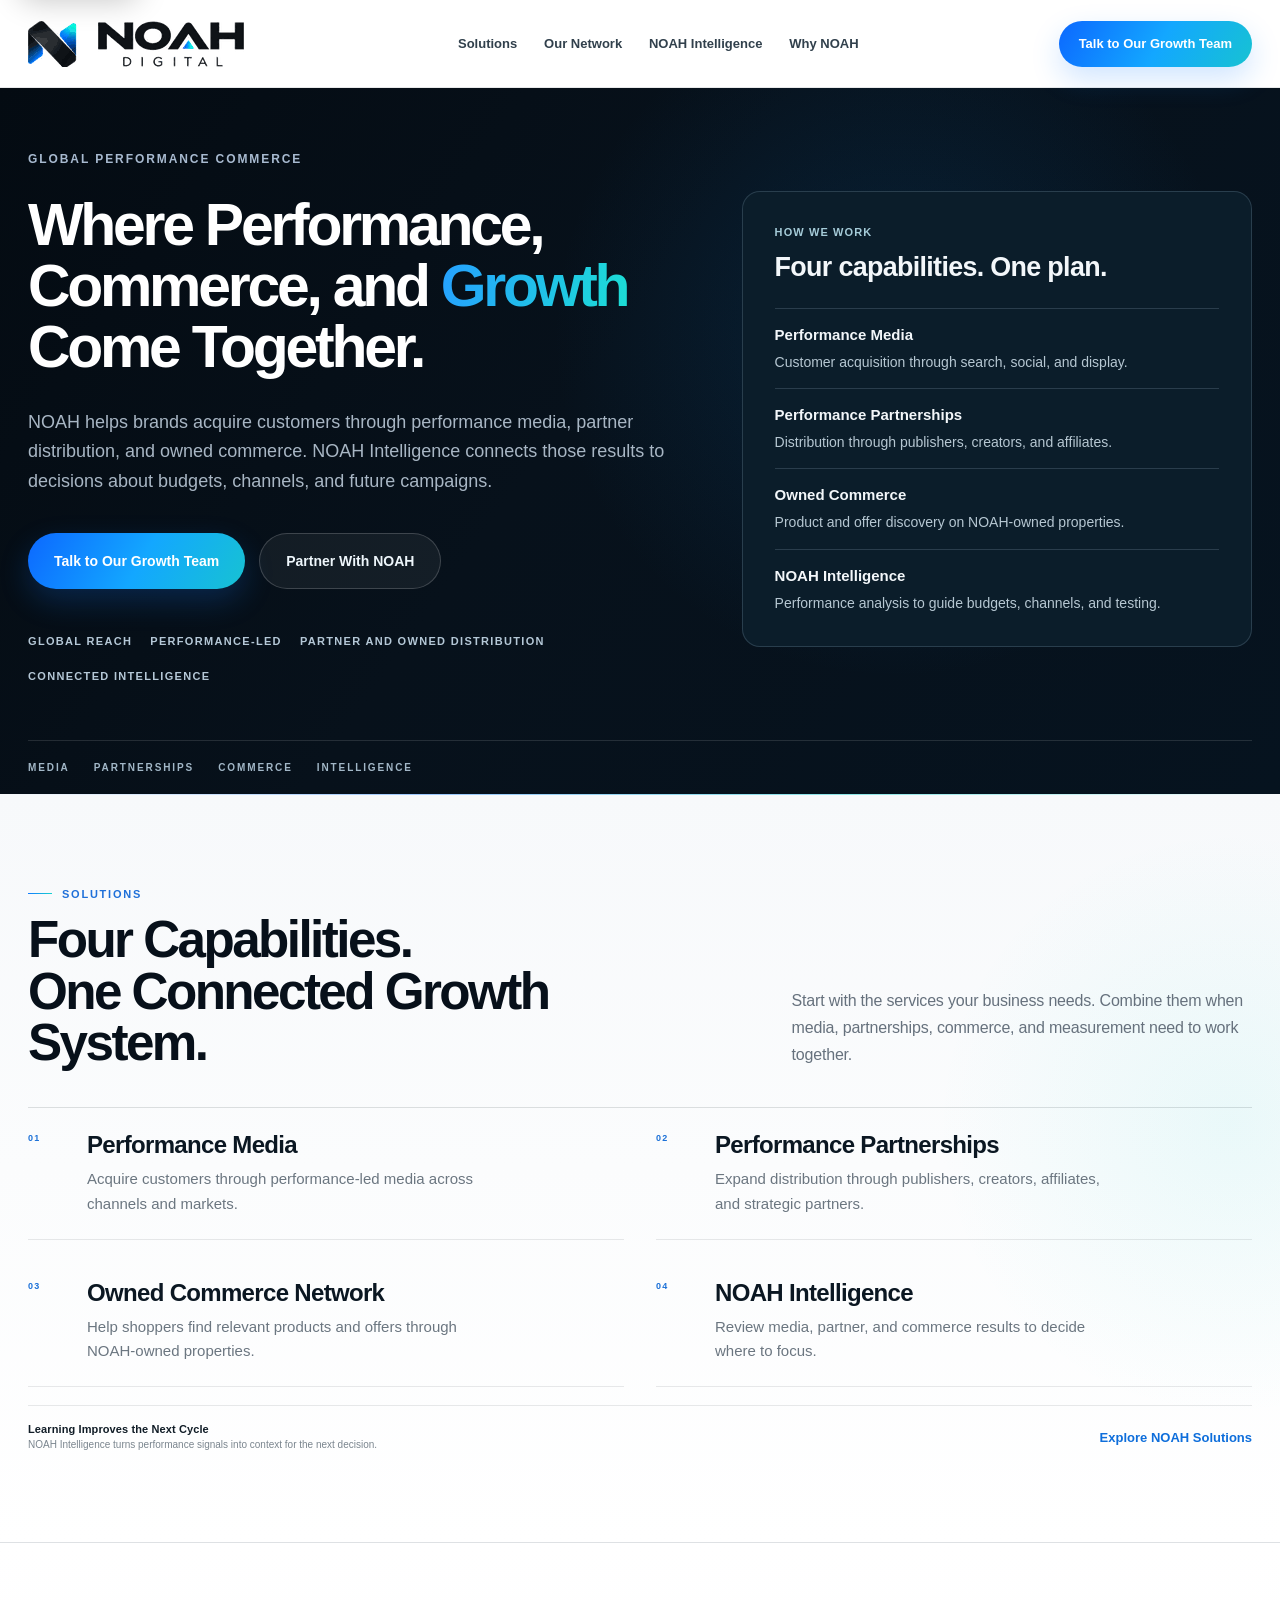
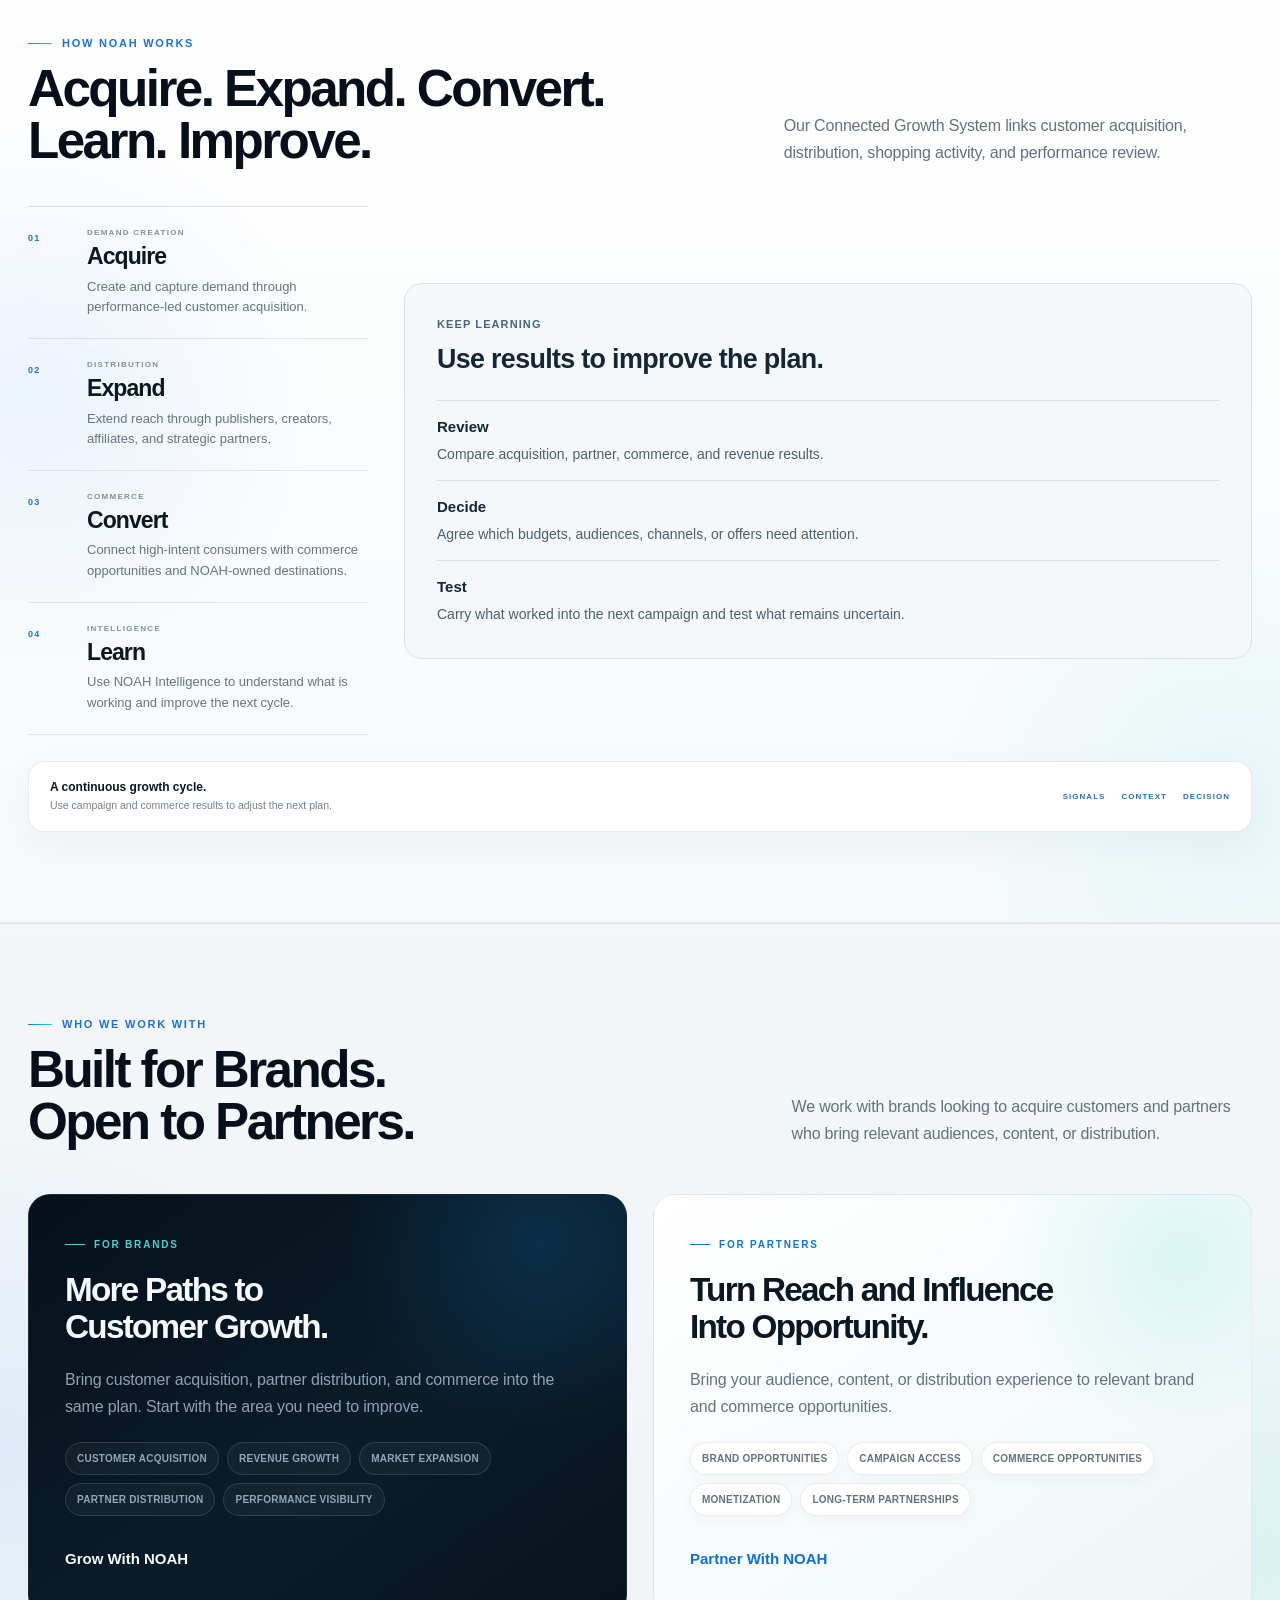
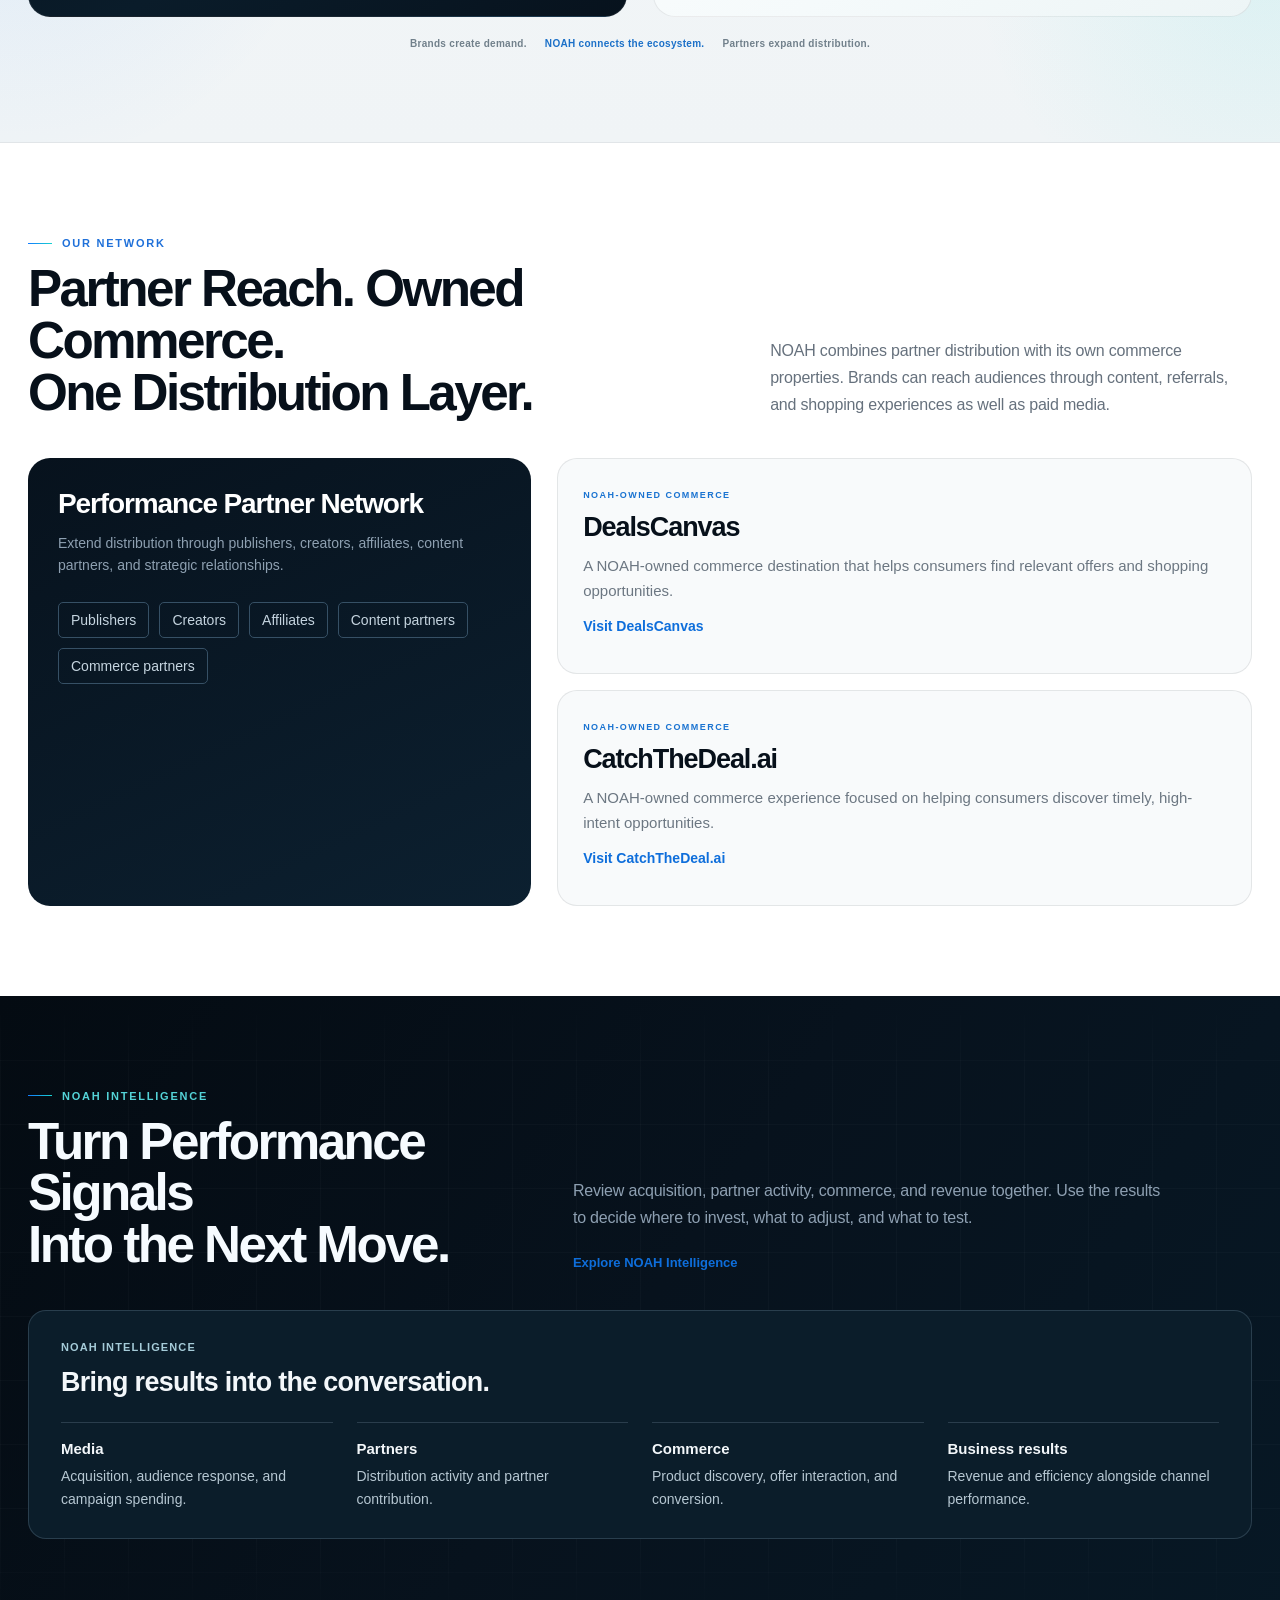
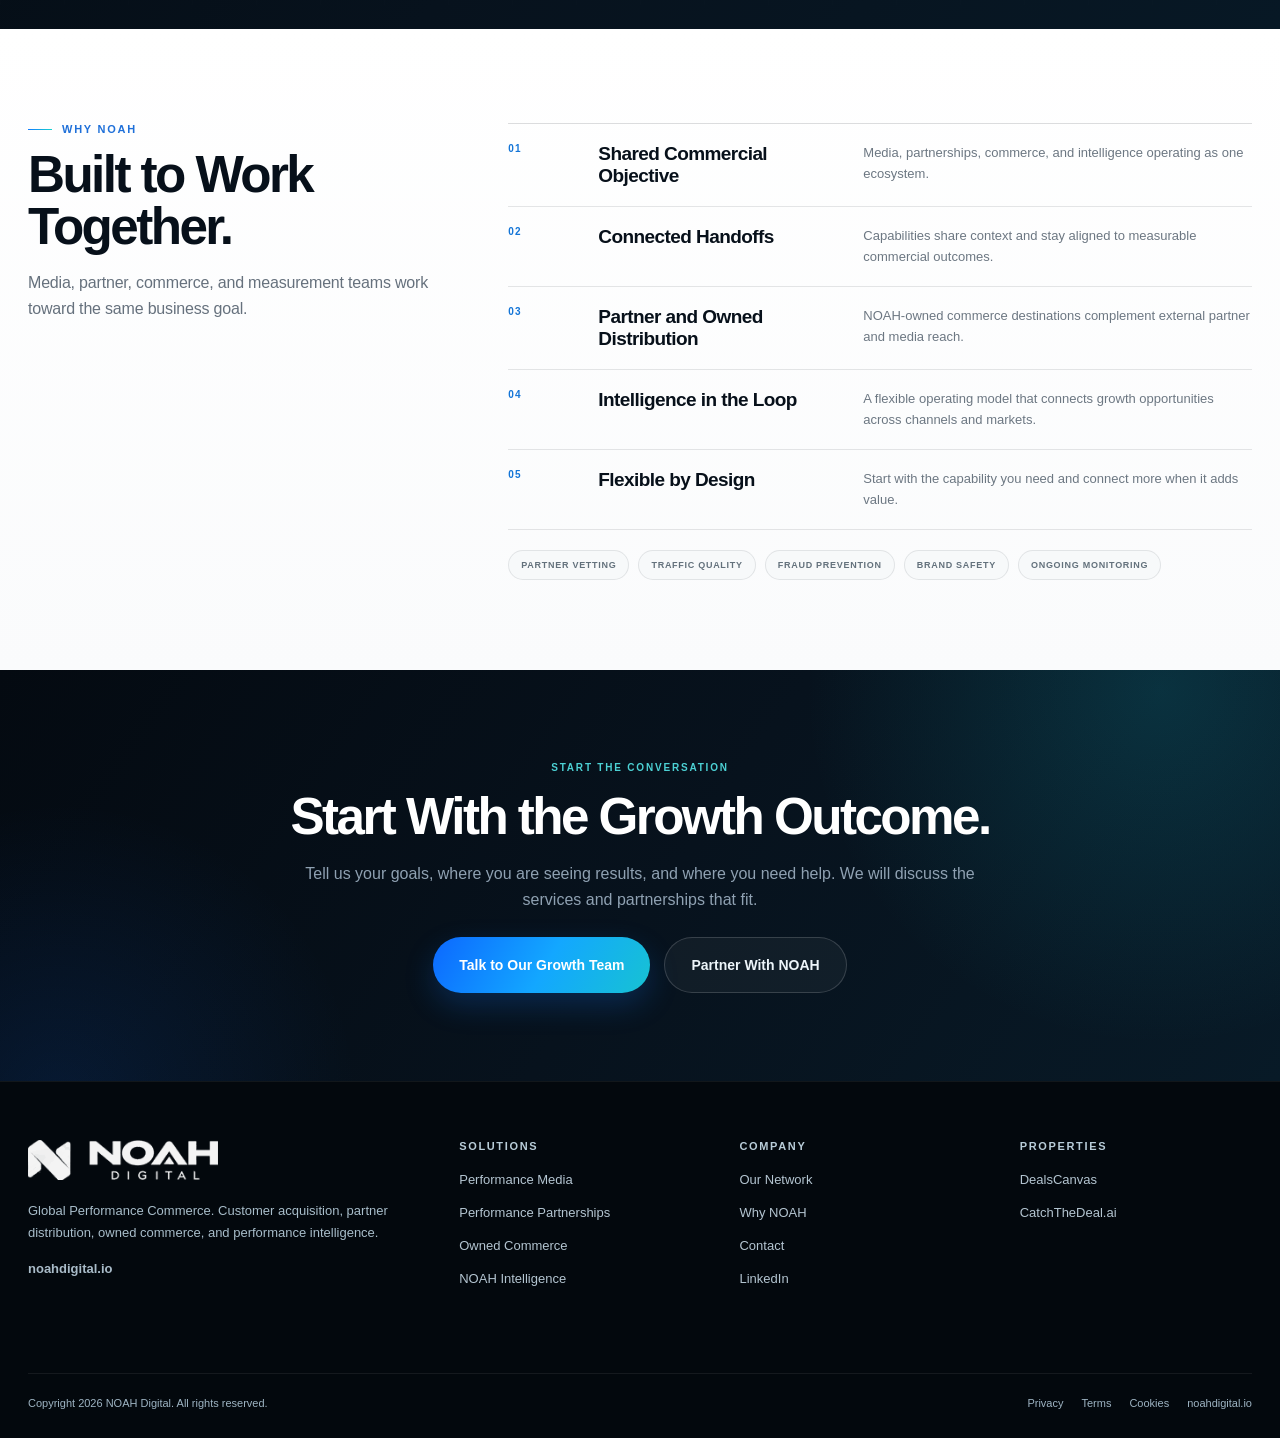
==== commit 6a68c082: "Remove decorative symbols and mock visuals; simplify site copy and prevent runtime regressions" ====
--- a/index.html
+++ b/index.html
@@ -1,321 +1,181 @@
-<!doctype html><html lang="en"><head><meta charset="utf-8"><meta name="viewport" content="width=device-width, initial-scale=1"><meta name="theme-color" content="#06101a"><meta name="description" content="NOAH Digital connects performance media, partnerships, owned commerce, and intelligence through one Connected Growth System built for measurable growth."><meta name="robots" content="index,follow,max-image-preview:large,max-snippet:-1,max-video-preview:-1"><title>NOAH Digital | Performance Marketing & Commerce</title><meta property="og:site_name" content="NOAH Digital"><meta property="og:locale" content="en_US"><meta property="og:type" content="website"><meta property="og:title" content="NOAH Digital | Performance Marketing & Commerce"><meta property="og:description" content="NOAH Digital connects performance media, partnerships, owned commerce, and intelligence through one Connected Growth System built for measurable growth."><meta property="og:url" content="https://noahdigital.io/"><meta property="og:image" content="https://noahdigital.io/assets/noah-lockup.png"><meta property="og:image:alt" content="NOAH Digital | Global Performance Commerce"><meta name="twitter:card" content="summary"><meta name="twitter:title" content="NOAH Digital | Performance Marketing & Commerce"><meta name="twitter:description" content="NOAH Digital connects performance media, partnerships, owned commerce, and intelligence through one Connected Growth System built for measurable growth."><meta name="twitter:image" content="https://noahdigital.io/assets/noah-lockup.png"><meta name="twitter:image:alt" content="NOAH Digital | Global Performance Commerce"><link rel="canonical" href="https://noahdigital.io/"><script type="application/ld+json">{"@context":"https://schema.org","@graph":[{"@type":"Organization","@id":"https://noahdigital.io/#organization","name":"NOAH Digital","url":"https://noahdigital.io/","logo":{"@type":"ImageObject","url":"https://noahdigital.io/assets/noah-lockup.png","width":216,"height":46},"description":"NOAH Digital connects performance media, partnerships, owned commerce, and intelligence through one Connected Growth System built for measurable growth.","email":"hello@noahdigital.io","areaServed":"Worldwide","sameAs":["https://www.linkedin.com/company/noah-digital-inc/"],"contactPoint":{"@type":"ContactPoint","email":"hello@noahdigital.io","contactType":"business inquiries","availableLanguage":["English"]},"knowsAbout":["Performance Media","Performance Partnerships","Owned Commerce","Growth Marketing Intelligence"]},{"@type":"WebSite","@id":"https://noahdigital.io/#website","url":"https://noahdigital.io/","name":"NOAH Digital","publisher":{"@id":"https://noahdigital.io/#organization"},"inLanguage":"en-US"},{"@type":"WebPage","@id":"https://noahdigital.io/#webpage","url":"https://noahdigital.io/","name":"NOAH Digital | Performance Marketing & Commerce","description":"NOAH Digital connects performance media, partnerships, owned commerce, and intelligence through one Connected Growth System built for measurable growth.","isPartOf":{"@id":"https://noahdigital.io/#website"},"about":{"@id":"https://noahdigital.io/#organization"},"primaryImageOfPage":{"@type":"ImageObject","url":"https://noahdigital.io/assets/noah-lockup.png"},"inLanguage":"en-US"}]}</script><style>:root { --ink:#07101a; --blue:#127bff; --cyan:#19d8d2; --line:rgba(7,16,26,.11);}*{box-sizing:border-box}html,body{margin:0;padding:0}body{font-family:Inter,Segoe UI,Arial,sans-serif;background:#fff;color:#07101a}a{color:inherit;text-decoration:none}.site-header{height:88px;border-bottom:1px solid var(--line);background:#fff;display:flex;align-items:center}.header-inner{width:min(1480px,calc(100% - 56px));margin:auto;display:grid;grid-template-columns:245px minmax(0,1fr) auto;align-items:center;gap:28px}.logo{width:216px;height:auto;display:block}.nav{display:flex;justify-content:center;align-items:center;gap:clamp(16px,1.6vw,26px);font-size:13px;font-weight:650;color:#23303d}.nav a{white-space:nowrap}.header-actions{display:flex;align-items:center;gap:16px;font-size:13px;font-weight:650}.cta{display:inline-flex;align-items:center;justify-content:center;border-radius:999px;color:#fff;background:linear-gradient(120deg,#0c68ff,#13a7ff 52%,#18c9c7 112%);box-shadow:0 12px 30px rgba(18,123,255,.22)}.header-cta{min-height:46px;padding:0 20px}.hero{position:relative;overflow:hidden;min-height:calc(100vh - 88px);color:#fff;background:radial-gradient(circle at 70% 35%,rgba(13,93,155,.22),transparent 34%),linear-gradient(125deg,#040b12 0%,#07111b 45%,#06131f 100%)}.hero:before{content:"";position:absolute;inset:0;background-image:linear-gradient(rgba(255,255,255,.028) 1px,transparent 1px),linear-gradient(90deg,rgba(255,255,255,.028) 1px,transparent 1px);background-size:68px 68px;opacity:.9}.hero-inner{position:relative;z-index:1;width:min(1480px,calc(100% - 56px));margin:auto;min-height:calc(100vh - 142px);display:grid;grid-template-columns:minmax(0,.93fr) minmax(520px,.87fr);gap:clamp(50px,7vw,110px);align-items:center;padding:70px 0 104px}.eyebrow{display:flex;align-items:center;gap:11px;margin-bottom:28px;color:#a8bad0;font-size:12px;font-weight:800;letter-spacing:.16em;text-transform:uppercase}.dot{width:8px;height:8px;border-radius:50%;background:linear-gradient(135deg,var(--blue),var(--cyan));box-shadow:0 0 20px rgba(25,216,210,.62)}h1{margin:0;max-width:780px;font-size:clamp(54px,5.15vw,86px);line-height:.985;font-weight:760;letter-spacing:-.055em}h1 span{color:transparent;background:linear-gradient(100deg,#26a0ff,#1cded5);-webkit-background-clip:text;background-clip:text}.lede{max-width:680px;margin:30px 0 0;color:#a8b6c4;font-size:clamp(18px,1.55vw,22px);line-height:1.58}.hero-actions{display:flex;gap:14px;margin-top:36px;flex-wrap:wrap}.btn{min-height:56px;padding:0 26px;border-radius:999px;display:inline-flex;align-items:center;justify-content:center;font-size:14px;font-weight:700}.ghost{border:1px solid rgba(255,255,255,.18);background:rgba(255,255,255,.055);color:#eef6fb}.proof{display:flex;flex-wrap:wrap;gap:20px;margin-top:44px;color:#708295;font-size:11px;font-weight:800;letter-spacing:.12em;text-transform:uppercase}.visual{display:grid;place-items:center}.stage{position:relative;width:min(630px,42vw);aspect-ratio:1;border-radius:50%;background:radial-gradient(circle at center,rgba(16,88,148,.20) 0 11%,transparent 11.5% 100%),radial-gradient(circle at center,rgba(19,134,205,.12) 0 27%,transparent 27.5% 100%),radial-gradient(circle at center,rgba(255,255,255,.025) 0 44%,transparent 44.5% 100%)}.stage:before{content:"";position:absolute;inset:6%;border-radius:50%;border:1px solid rgba(79,149,204,.17)}.stage:after{content:"";position:absolute;inset:20%;border-radius:50%;border:1px dashed rgba(98,167,219,.19)}.orbit{position:absolute;left:50%;top:50%;border:1px solid rgba(103,165,211,.20);border-radius:50%;transform:translate(-50%,-50%) rotate(-14deg)}.o1{width:91%;height:61%} .o2{width:72%;height:90%;transform:translate(-50%,-50%) rotate(28deg)} .o3{width:58%;height:88%;transform:translate(-50%,-50%) rotate(-49deg);opacity:.7}.core{position:absolute;inset:33.5%;z-index:3;border-radius:50%;display:flex;flex-direction:column;align-items:center;justify-content:center;text-align:center;background:radial-gradient(circle at 45% 35%,#112b40,#07131f 72%);border:1px solid rgba(126,195,238,.18);box-shadow:0 24px 70px rgba(0,0,0,.35)}.core .k{color:#46d5dc;font-size:9px;font-weight:900;letter-spacing:.28em;margin-bottom:8px} .core b{font-size:24px;line-height:1.02} .core small{max-width:115px;color:#7f96aa;font-size:9px;line-height:1.35;margin-top:10px}.node{position:absolute;z-index:5;width:198px;padding:15px 16px 16px;border:1px solid rgba(139,188,224,.15);border-radius:13px;background:linear-gradient(145deg,rgba(14,31,46,.92),rgba(8,20,31,.87));box-shadow:0 18px 42px rgba(0,0,0,.24)}.node strong{display:block;color:#edf7ff;font-size:13px} .node small{display:block;color:#70869a;font-size:10px;line-height:1.45;margin-top:5px}.n1{left:-5%;top:22%} .n2{right:-4%;top:11%} .n3{right:-7%;bottom:17%} .n4{left:1%;bottom:6%}.bottom{position:absolute;left:50%;bottom:0;transform:translateX(-50%);width:min(1480px,calc(100% - 56px));height:54px;border-top:1px solid rgba(255,255,255,.12);display:flex;align-items:center;gap:20px;color:#52677b;font-size:9px;font-weight:850;letter-spacing:.19em}.menu{display:none}@media(max-width:1080px){ .site-header{height:78px} .header-inner{grid-template-columns:1fr auto} .nav,.header-actions a{display:none} .menu{display:block;font-size:24px} .hero-inner{grid-template-columns:1fr;gap:58px;padding:82px 0 120px} .stage{width:min(650px,78vw)}}@media(max-width:680px){ .site-header{height:72px} .header-inner{width:calc(100% - 36px)} .logo{width:162px} .hero-inner{width:calc(100% - 36px);padding:62px 0 110px;gap:44px} h1{font-size:clamp(46px,14vw,66px)} .lede{font-size:17px} .hero-actions{flex-direction:column} .btn{width:100%} .stage{width:94vw} .node{width:158px;padding:12px} .n1,.n4{left:0} .n2,.n3{right:0} .bottom{width:calc(100% - 36px);font-size:7px;gap:9px;overflow:hidden;white-space:nowrap}}</style><link rel="stylesheet" href="rest-1.css"><link rel="stylesheet" href="rest-2.css"><link rel="stylesheet" href="rest-3.css"><link rel="stylesheet" href="rest-4.css"><link rel="stylesheet" href="growth-v2.css"><link rel="stylesheet" href="polish.css"><link rel="stylesheet" href="layout-fixes.css"><link rel="stylesheet" href="preqa-polish.css"><link rel="stylesheet" href="site-system.css"></head><body class="home-page"><a class="skip-link" href="#main-content">Skip to content</a><header class="site-header">
-  <div class="header-inner">
-    <a class="brand" href="index.html" aria-label="NOAH Digital home"><img class="logo" src="assets/noah-lockup.png" alt="NOAH Digital"></a>
-    <nav class="nav" aria-label="Primary navigation">
-      <a href="solutions.html">Solutions</a>
-      <a href="network.html">Our Network</a>
-      <a href="intelligence.html">NOAH Intelligence</a>
-      <a href="why.html">Why NOAH</a>
-    </nav>
-    <div class="header-actions">
-      <a class="header-cta" href="contact.html">Talk to Our Growth Team <span>→</span></a>
-      <button class="menu-button" type="button" aria-expanded="false" aria-controls="mobile-nav" aria-label="Open navigation">☰</button>
-    </div>
-  </div>
-  <nav class="mobile-nav" id="mobile-nav" aria-label="Mobile navigation">
-    <a href="solutions.html">Solutions</a>
-    <a href="network.html">Our Network</a>
-    <a href="intelligence.html">NOAH Intelligence</a>
-    <a href="why.html">Why NOAH</a>
-    <a class="mobile-cta" href="contact.html">Talk to Our Growth Team →</a>
-  </nav>
-</header><main id="main-content"><section class="hero"><div class="hero-inner"><section><div class="eyebrow"><span class="dot"></span>Global Performance Commerce</div><h1>Where Performance, Commerce, and <span>Growth</span> Come Together.</h1><p class="lede">NOAH is a Global Performance Commerce company connecting customer acquisition, partner distribution, owned commerce, and intelligence through one Connected Growth System.</p><div class="hero-actions"><a class="btn cta" href="contact.html">Talk to Our Growth Team →</a><a class="btn ghost" href="contact.html#partner-inquiry">Partner With NOAH ↗</a></div><div class="proof"><span>Global reach</span><span>Performance-led</span><span>Partner + owned distribution</span><span>Connected intelligence</span></div></section><section class="visual"><div class="stage"><div class="orbit o1"></div><div class="orbit o2"></div><div class="orbit o3"></div><div class="core"><span class="k">NOAH</span><b>Growth<br>System</b><small>CONNECTED BY DESIGN</small></div><div class="node n1"><strong>Performance Media</strong><small>Create and capture demand</small></div><div class="node n2"><strong>Partnerships</strong><small>Expand distribution</small></div><div class="node n3"><strong>Owned Commerce</strong><small>Create conversion pathways</small></div><div class="node n4"><strong>NOAH Intelligence</strong><small>Learn what should happen next</small></div></div></section></div><div class="bottom"><span>MEDIA</span><span>•</span><span>PARTNERSHIPS</span><span>•</span><span>COMMERCE</span><span>•</span><span>INTELLIGENCE</span></div></section>
+<!DOCTYPE html>
+<html lang="en"><head><meta charset="utf-8"/><meta content="width=device-width, initial-scale=1" name="viewport"/><meta content="#06101a" name="theme-color"/><meta content="NOAH Digital connects performance media, partnerships, owned commerce, and intelligence through one Connected Growth System built for measurable growth." name="description"/><meta content="index,follow,max-image-preview:large,max-snippet:-1,max-video-preview:-1" name="robots"/><title>NOAH Digital | Performance Marketing &amp; Commerce</title><meta content="NOAH Digital" property="og:site_name"/><meta content="en_US" property="og:locale"/><meta content="website" property="og:type"/><meta content="NOAH Digital | Performance Marketing &amp; Commerce" property="og:title"/><meta content="NOAH Digital connects performance media, partnerships, owned commerce, and intelligence through one Connected Growth System built for measurable growth." property="og:description"/><meta content="https://noahdigital.io/" property="og:url"/><meta content="https://noahdigital.io/assets/noah-lockup.png" property="og:image"/><meta content="NOAH Digital | Global Performance Commerce" property="og:image:alt"/><meta content="summary" name="twitter:card"/><meta content="NOAH Digital | Performance Marketing &amp; Commerce" name="twitter:title"/><meta content="NOAH Digital connects performance media, partnerships, owned commerce, and intelligence through one Connected Growth System built for measurable growth." name="twitter:description"/><meta content="https://noahdigital.io/assets/noah-lockup.png" name="twitter:image"/><meta content="NOAH Digital | Global Performance Commerce" name="twitter:image:alt"/><link href="https://noahdigital.io/" rel="canonical"/><script type="application/ld+json">{"@context":"https://schema.org","@graph":[{"@type":"Organization","@id":"https://noahdigital.io/#organization","name":"NOAH Digital","url":"https://noahdigital.io/","logo":{"@type":"ImageObject","url":"https://noahdigital.io/assets/noah-lockup.png","width":216,"height":46},"description":"NOAH Digital connects performance media, partnerships, owned commerce, and intelligence through one Connected Growth System built for measurable growth.","email":"hello@noahdigital.io","areaServed":"Worldwide","sameAs":["https://www.linkedin.com/company/noah-digital-inc/"],"contactPoint":{"@type":"ContactPoint","email":"hello@noahdigital.io","contactType":"business inquiries","availableLanguage":["English"]},"knowsAbout":["Performance Media","Performance Partnerships","Owned Commerce","Growth Marketing Intelligence"]},{"@type":"WebSite","@id":"https://noahdigital.io/#website","url":"https://noahdigital.io/","name":"NOAH Digital","publisher":{"@id":"https://noahdigital.io/#organization"},"inLanguage":"en-US"},{"@type":"WebPage","@id":"https://noahdigital.io/#webpage","url":"https://noahdigital.io/","name":"NOAH Digital | Performance Marketing & Commerce","description":"NOAH Digital connects performance media, partnerships, owned commerce, and intelligence through one Connected Growth System built for measurable growth.","isPartOf":{"@id":"https://noahdigital.io/#website"},"about":{"@id":"https://noahdigital.io/#organization"},"primaryImageOfPage":{"@type":"ImageObject","url":"https://noahdigital.io/assets/noah-lockup.png"},"inLanguage":"en-US"}]}</script><style>:root { --ink:#07101a; --blue:#127bff; --cyan:#19d8d2; --line:rgba(7,16,26,.11);}*{box-sizing:border-box}html,body{margin:0;padding:0}body{font-family:Inter,Segoe UI,Arial,sans-serif;background:#fff;color:#07101a}a{color:inherit;text-decoration:none}.site-header{height:88px;border-bottom:1px solid var(--line);background:#fff;display:flex;align-items:center}.header-inner{width:min(1480px,calc(100% - 56px));margin:auto;display:grid;grid-template-columns:245px minmax(0,1fr) auto;align-items:center;gap:28px}.logo{width:216px;height:auto;display:block}.nav{display:flex;justify-content:center;align-items:center;gap:clamp(16px,1.6vw,26px);font-size:13px;font-weight:650;color:#23303d}.nav a{white-space:nowrap}.header-actions{display:flex;align-items:center;gap:16px;font-size:13px;font-weight:650}.cta{display:inline-flex;align-items:center;justify-content:center;border-radius:999px;color:#fff;background:linear-gradient(120deg,#0c68ff,#13a7ff 52%,#18c9c7 112%);box-shadow:0 12px 30px rgba(18,123,255,.22)}.header-cta{min-height:46px;padding:0 20px}.hero{position:relative;overflow:hidden;min-height:calc(100vh - 88px);color:#fff;background:radial-gradient(circle at 70% 35%,rgba(13,93,155,.22),transparent 34%),linear-gradient(125deg,#040b12 0%,#07111b 45%,#06131f 100%)}.hero:before{content:"";position:absolute;inset:0;background-image:linear-gradient(rgba(255,255,255,.028) 1px,transparent 1px),linear-gradient(90deg,rgba(255,255,255,.028) 1px,transparent 1px);background-size:68px 68px;opacity:.9}.hero-inner{position:relative;z-index:1;width:min(1480px,calc(100% - 56px));margin:auto;min-height:calc(100vh - 142px);display:grid;grid-template-columns:minmax(0,.93fr) minmax(520px,.87fr);gap:clamp(50px,7vw,110px);align-items:center;padding:70px 0 104px}.eyebrow{display:flex;align-items:center;gap:11px;margin-bottom:28px;color:#a8bad0;font-size:12px;font-weight:800;letter-spacing:.16em;text-transform:uppercase}.dot{width:8px;height:8px;border-radius:50%;background:linear-gradient(135deg,var(--blue),var(--cyan));box-shadow:0 0 20px rgba(25,216,210,.62)}h1{margin:0;max-width:780px;font-size:clamp(54px,5.15vw,86px);line-height:.985;font-weight:760;letter-spacing:-.055em}h1 span{color:transparent;background:linear-gradient(100deg,#26a0ff,#1cded5);-webkit-background-clip:text;background-clip:text}.lede{max-width:680px;margin:30px 0 0;color:#a8b6c4;font-size:clamp(18px,1.55vw,22px);line-height:1.58}.hero-actions{display:flex;gap:14px;margin-top:36px;flex-wrap:wrap}.btn{min-height:56px;padding:0 26px;border-radius:999px;display:inline-flex;align-items:center;justify-content:center;font-size:14px;font-weight:700}.ghost{border:1px solid rgba(255,255,255,.18);background:rgba(255,255,255,.055);color:#eef6fb}.proof{display:flex;flex-wrap:wrap;gap:20px;margin-top:44px;color:#708295;font-size:11px;font-weight:800;letter-spacing:.12em;text-transform:uppercase}.visual{display:grid;place-items:center}.stage{position:relative;width:min(630px,42vw);aspect-ratio:1;border-radius:50%;background:radial-gradient(circle at center,rgba(16,88,148,.20) 0 11%,transparent 11.5% 100%),radial-gradient(circle at center,rgba(19,134,205,.12) 0 27%,transparent 27.5% 100%),radial-gradient(circle at center,rgba(255,255,255,.025) 0 44%,transparent 44.5% 100%)}.stage:before{content:"";position:absolute;inset:6%;border-radius:50%;border:1px solid rgba(79,149,204,.17)}.stage:after{content:"";position:absolute;inset:20%;border-radius:50%;border:1px dashed rgba(98,167,219,.19)}.orbit{position:absolute;left:50%;top:50%;border:1px solid rgba(103,165,211,.20);border-radius:50%;transform:translate(-50%,-50%) rotate(-14deg)}.o1{width:91%;height:61%} .o2{width:72%;height:90%;transform:translate(-50%,-50%) rotate(28deg)} .o3{width:58%;height:88%;transform:translate(-50%,-50%) rotate(-49deg);opacity:.7}.core{position:absolute;inset:33.5%;z-index:3;border-radius:50%;display:flex;flex-direction:column;align-items:center;justify-content:center;text-align:center;background:radial-gradient(circle at 45% 35%,#112b40,#07131f 72%);border:1px solid rgba(126,195,238,.18);box-shadow:0 24px 70px rgba(0,0,0,.35)}.core .k{color:#46d5dc;font-size:9px;font-weight:900;letter-spacing:.28em;margin-bottom:8px} .core b{font-size:24px;line-height:1.02} .core small{max-width:115px;color:#7f96aa;font-size:9px;line-height:1.35;margin-top:10px}.node{position:absolute;z-index:5;width:198px;padding:15px 16px 16px;border:1px solid rgba(139,188,224,.15);border-radius:13px;background:linear-gradient(145deg,rgba(14,31,46,.92),rgba(8,20,31,.87));box-shadow:0 18px 42px rgba(0,0,0,.24)}.node strong{display:block;color:#edf7ff;font-size:13px} .node small{display:block;color:#70869a;font-size:10px;line-height:1.45;margin-top:5px}.n1{left:-5%;top:22%} .n2{right:-4%;top:11%} .n3{right:-7%;bottom:17%} .n4{left:1%;bottom:6%}.bottom{position:absolute;left:50%;bottom:0;transform:translateX(-50%);width:min(1480px,calc(100% - 56px));height:54px;border-top:1px solid rgba(255,255,255,.12);display:flex;align-items:center;gap:20px;color:#52677b;font-size:9px;font-weight:850;letter-spacing:.19em}.menu{display:none}@media(max-width:1080px){ .site-header{height:78px} .header-inner{grid-template-columns:1fr auto} .nav,.header-actions a{display:none} .menu{display:block;font-size:24px} .hero-inner{grid-template-columns:1fr;gap:58px;padding:82px 0 120px} .stage{width:min(650px,78vw)}}@media(max-width:680px){ .site-header{height:72px} .header-inner{width:calc(100% - 36px)} .logo{width:162px} .hero-inner{width:calc(100% - 36px);padding:62px 0 110px;gap:44px} h1{font-size:clamp(46px,14vw,66px)} .lede{font-size:17px} .hero-actions{flex-direction:column} .btn{width:100%} .stage{width:94vw} .node{width:158px;padding:12px} .n1,.n4{left:0} .n2,.n3{right:0} .bottom{width:calc(100% - 36px);font-size:7px;gap:9px;overflow:hidden;white-space:nowrap}}</style><link href="rest-1.css" rel="stylesheet"/><link href="rest-2.css" rel="stylesheet"/><link href="rest-3.css" rel="stylesheet"/><link href="rest-4.css" rel="stylesheet"/><link href="growth-v2.css" rel="stylesheet"/><link href="polish.css" rel="stylesheet"/><link href="layout-fixes.css" rel="stylesheet"/><link href="preqa-polish.css" rel="stylesheet"/><link href="site-system.css" rel="stylesheet"/><link href="content-cleanup.css" rel="stylesheet"/></head><body class="home-page text-first-revision"><a class="skip-link" href="#main-content">Skip to content</a><header class="site-header">
+<div class="header-inner">
+<a aria-label="NOAH Digital home" class="brand" href="index.html"><img alt="NOAH Digital" class="logo" decoding="async" height="46" src="assets/noah-lockup.png" width="216"/></a>
+<nav aria-label="Primary navigation" class="nav">
+<a href="solutions.html">Solutions</a>
+<a href="network.html">Our Network</a>
+<a href="intelligence.html">NOAH Intelligence</a>
+<a href="why.html">Why NOAH</a>
+</nav>
+<div class="header-actions">
+<a class="header-cta" href="contact.html">Talk to Our Growth Team </a>
+<button aria-controls="mobile-nav" aria-expanded="false" aria-label="Open navigation" class="menu-button" type="button">Menu</button>
+</div>
+</div>
+<nav aria-label="Mobile navigation" class="mobile-nav" id="mobile-nav">
+<a href="solutions.html">Solutions</a>
+<a href="network.html">Our Network</a>
+<a href="intelligence.html">NOAH Intelligence</a>
+<a href="why.html">Why NOAH</a>
+<a class="mobile-cta" href="contact.html">Talk to Our Growth Team</a>
+</nav>
+</header><main id="main-content"><section class="hero"><div class="hero-inner"><section><div class="eyebrow">Global Performance Commerce</div><h1>Where Performance, Commerce, and <span>Growth</span> Come Together.</h1><p class="lede">NOAH helps brands acquire customers through performance media, partner distribution, and owned commerce. NOAH Intelligence connects those results to decisions about budgets, channels, and future campaigns.</p><div class="hero-actions"><a class="btn cta" href="contact.html">Talk to Our Growth Team</a><a class="btn ghost" href="contact.html#partner-inquiry">Partner With NOAH</a></div><div class="proof"><span>Global reach</span><span>Performance-led</span><span>Partner and owned distribution</span><span>Connected intelligence</span></div></section><aside class="editorial-panel"><p class="editorial-kicker">How we work</p><h2 class="editorial-title">Four capabilities. One plan.</h2><dl><div class="editorial-row"><dt>Performance Media</dt><dd>Customer acquisition through search, social, and display.</dd></div><div class="editorial-row"><dt>Performance Partnerships</dt><dd>Distribution through publishers, creators, and affiliates.</dd></div><div class="editorial-row"><dt>Owned Commerce</dt><dd>Product and offer discovery on NOAH-owned properties.</dd></div><div class="editorial-row"><dt>NOAH Intelligence</dt><dd>Performance analysis to guide budgets, channels, and testing.</dd></div></dl></aside></div><div class="bottom"><span>MEDIA</span><span>PARTNERSHIPS</span><span>COMMERCE</span><span>INTELLIGENCE</span></div></section>
 <section class="solutions" id="solutions">
-  <div class="section-wrap solutions-inner reveal">
-    <div class="solutions-head">
-      <div>
-        <div class="section-kicker">Solutions</div>
-        <h2 class="section-title">Four Capabilities.<br>One Connected Growth System.</h2>
-      </div>
-      <p class="section-copy">Use each capability on its own, or connect them when acquisition, distribution, commerce, and learning need to work together.</p>
-    </div>
+<div class="section-wrap solutions-inner reveal">
+<div class="solutions-head">
+<div>
+<div class="section-kicker">Solutions</div>
+<h2 class="section-title">Four Capabilities.<br/>One Connected Growth System.</h2>
+</div>
+<p class="section-copy">Start with the services your business needs. Combine them when media, partnerships, commerce, and measurement need to work together.</p>
+</div>
+<div class="solutions-experience">
 
-    <div class="solutions-experience">
-      <div class="solutions-visual" data-active="all" aria-label="NOAH connected growth system visualization">
-        <div class="visual-topbar">
-          <div><span class="visual-dot"></span><b>NOAH / CONNECTED GROWTH SYSTEM</b></div>
-          <span class="visual-mode">SYSTEM VIEW</span>
-        </div>
+<div aria-label="NOAH solution capabilities" class="solutions-capabilities" role="list">
+<article class="capability-row" data-target="media" role="listitem">
+<div class="capability-num">01</div>
+<div><h3>Performance Media</h3><p>Acquire customers through performance-led media across channels and markets.</p></div>
 
-        <div class="visual-gridlines" aria-hidden="true"></div>
-        <div class="visual-flow-line flow-a" aria-hidden="true"></div>
-        <div class="visual-flow-line flow-b" aria-hidden="true"></div>
-        <div class="visual-flow-line flow-c" aria-hidden="true"></div>
+</article>
+<article class="capability-row" data-target="partners" role="listitem">
+<div class="capability-num">02</div>
+<div><h3>Performance Partnerships</h3><p>Expand distribution through publishers, creators, affiliates, and strategic partners.</p></div>
 
-        <div class="system-core">
-          <span>NOAH</span>
-          <strong>Growth<br>System</strong>
-          <small>CONNECTED GROWTH SYSTEM</small>
-        </div>
+</article>
+<article class="capability-row" data-target="commerce" role="listitem">
+<div class="capability-num">03</div>
+<div><h3>Owned Commerce Network</h3><p>Help shoppers find relevant products and offers through NOAH-owned properties.</p></div>
 
-        <div class="system-module module-media" data-module="media">
-          <div class="module-head"><span>01</span><b>Performance Media</b></div>
-          <div class="media-chart" aria-hidden="true"><i></i><i></i><i></i><i></i><i></i><i></i></div>
-          <div class="module-meta"><span>Search</span><span>Social</span><span>Display</span></div>
-        </div>
+</article>
+<article class="capability-row" data-target="intelligence" role="listitem">
+<div class="capability-num">04</div>
+<div><h3>NOAH Intelligence</h3><p>Review media, partner, and commerce results to decide where to focus.</p></div>
 
-        <div class="system-module module-partners" data-module="partners">
-          <div class="module-head"><span>02</span><b>Partnerships</b></div>
-          <div class="partner-map" aria-hidden="true">
-            <i class="p1"></i><i class="p2"></i><i class="p3"></i><i class="p4"></i><i class="p5"></i>
-            <em class="l1"></em><em class="l2"></em><em class="l3"></em><em class="l4"></em>
-          </div>
-          <div class="module-meta"><span>Publishers</span><span>Creators</span><span>Affiliates</span></div>
-        </div>
+</article>
+</div>
+</div>
+<div class="solutions-foot">
+<div class="optimization-line"><div><b>Learning Improves the Next Cycle</b><small>NOAH Intelligence turns performance signals into context for the next decision.</small></div></div>
+<a class="text-link" href="solutions.html">Explore NOAH Solutions </a>
+</div>
+</div>
+</section>
+<section class="growth growth-v2" id="growth">
+<div class="section-wrap growth-v2-inner reveal">
+<div class="growth-v2-head">
+<div>
+<div class="section-kicker">How NOAH Works</div>
+<h2 class="section-title">Acquire. Expand. Convert.<br/>Learn. Improve.</h2>
+</div>
+<p class="section-copy">Our Connected Growth System links customer acquisition, distribution, shopping activity, and performance review.</p>
+</div>
+<div class="growth-v2-layout">
+<div aria-label="NOAH connected growth journey" class="growth-v2-steps" role="list">
+<article class="growth-v2-step" data-growth-stage="acquire" role="listitem">
+<span class="growth-v2-num">01</span>
+<div class="growth-v2-step-copy"><span class="growth-v2-micro">DEMAND CREATION</span><h3>Acquire</h3><p>Create and capture demand through performance-led customer acquisition.</p></div>
 
-        <div class="system-module module-commerce" data-module="commerce">
-          <div class="module-head"><span>03</span><b>Owned Commerce</b></div>
-          <div class="commerce-ui" aria-hidden="true">
-            <div class="commerce-image"></div>
-            <div class="commerce-copy"><i></i><i></i><i></i></div>
-            <div class="commerce-badge">HIGH INTENT</div>
-          </div>
-          <div class="module-meta"><span>Discovery</span><span>Offers</span><span>Conversion</span></div>
-        </div>
+</article>
+<article class="growth-v2-step" data-growth-stage="activate" role="listitem">
+<span class="growth-v2-num">02</span>
+<div class="growth-v2-step-copy"><span class="growth-v2-micro">DISTRIBUTION</span><h3>Expand</h3><p>Extend reach through publishers, creators, affiliates, and strategic partners.</p></div>
 
-        <div class="system-module module-intelligence" data-module="intelligence">
-          <div class="module-head"><span>04</span><b>NOAH Intelligence</b></div>
-          <div class="intel-kpis">
-            <div><small>REVENUE</small><strong>↗</strong></div>
-            <div><small>ROAS</small><strong>↗</strong></div>
-            <div><small>CVR</small><strong>↗</strong></div>
-          </div>
-          <div class="intel-spark" aria-hidden="true"><i></i></div>
-        </div>
+</article>
+<article class="growth-v2-step" data-growth-stage="convert" role="listitem">
+<span class="growth-v2-num">03</span>
+<div class="growth-v2-step-copy"><span class="growth-v2-micro">COMMERCE</span><h3>Convert</h3><p>Connect high-intent consumers with commerce opportunities and NOAH-owned destinations.</p></div>
 
-        <div class="system-status"><span class="status-pulse"></span> Media → Partners → Commerce → Intelligence → Next decision</div>
-      </div>
+</article>
+<article class="growth-v2-step" data-growth-stage="optimize" role="listitem">
+<span class="growth-v2-num">04</span>
+<div class="growth-v2-step-copy"><span class="growth-v2-micro">INTELLIGENCE</span><h3>Learn</h3><p>Use NOAH Intelligence to understand what is working and improve the next cycle.</p></div>
 
-      <div class="solutions-capabilities" role="list" aria-label="NOAH solution capabilities">
-        <article class="capability-row is-active" data-target="media" tabindex="0" role="listitem">
-          <div class="capability-num">01</div>
-          <div><h3>Performance Media</h3><p>Acquire customers through performance-led media across channels and markets.</p></div>
-          <span class="capability-arrow">↗</span>
-        </article>
-        <article class="capability-row" data-target="partners" tabindex="0" role="listitem">
-          <div class="capability-num">02</div>
-          <div><h3>Performance Partnerships</h3><p>Expand distribution through publishers, creators, affiliates, and strategic partners.</p></div>
-          <span class="capability-arrow">↗</span>
-        </article>
-        <article class="capability-row" data-target="commerce" tabindex="0" role="listitem">
-          <div class="capability-num">03</div>
-          <div><h3>Owned Commerce Network</h3><p>Create additional commerce pathways through NOAH-owned destinations built around high-intent discovery.</p></div>
-          <span class="capability-arrow">↗</span>
-        </article>
-        <article class="capability-row" data-target="intelligence" tabindex="0" role="listitem">
-          <div class="capability-num">04</div>
-          <div><h3>NOAH Intelligence</h3><p>Connect performance signals so teams can make better growth decisions.</p></div>
-          <span class="capability-arrow">↗</span>
-        </article>
-      </div>
-    </div>
+</article>
+</div>
+<aside class="editorial-panel editorial-panel-light"><p class="editorial-kicker">Keep learning</p><h2 class="editorial-title">Use results to improve the plan.</h2><dl><div class="editorial-row"><dt>Review</dt><dd>Compare acquisition, partner, commerce, and revenue results.</dd></div><div class="editorial-row"><dt>Decide</dt><dd>Agree which budgets, audiences, channels, or offers need attention.</dd></div><div class="editorial-row"><dt>Test</dt><dd>Carry what worked into the next campaign and test what remains uncertain.</dd></div></dl></aside>
+</div>
+<div class="growth-v2-cycle">
 
-    <div class="solutions-foot">
-      <div class="optimization-line"><span class="optimization-mark">↻</span><div><b>Learning Improves the Next Cycle</b><small>NOAH Intelligence turns performance signals into context for the next decision.</small></div></div>
-      <a class="text-link" href="solutions.html">Explore NOAH Solutions <span>→</span></a>
-    </div>
-  </div>
-</section>
-
-<section class="growth growth-v2" id="growth">
-  <div class="section-wrap growth-v2-inner reveal">
-    <div class="growth-v2-head">
-      <div>
-        <div class="section-kicker">How NOAH Works</div>
-        <h2 class="section-title">Acquire. Expand. Convert.<br>Learn. Improve.</h2>
-      </div>
-      <p class="section-copy">The Connected Growth System follows a clear journey from demand creation through learning. Each stage can strengthen the next.</p>
-    </div>
-
-    <div class="growth-v2-layout">
-      <div class="growth-v2-steps" role="list" aria-label="NOAH connected growth journey">
-        <article class="growth-v2-step is-active" data-growth-stage="acquire" tabindex="0" role="listitem">
-          <span class="growth-v2-num">01</span>
-          <div class="growth-v2-step-copy"><span class="growth-v2-micro">DEMAND CREATION</span><h3>Acquire</h3><p>Create and capture demand through performance-led customer acquisition.</p></div>
-          <span class="growth-v2-arrow">↗</span>
-        </article>
-        <article class="growth-v2-step" data-growth-stage="activate" tabindex="0" role="listitem">
-          <span class="growth-v2-num">02</span>
-          <div class="growth-v2-step-copy"><span class="growth-v2-micro">DISTRIBUTION</span><h3>Expand</h3><p>Extend reach through publishers, creators, affiliates, and strategic partners.</p></div>
-          <span class="growth-v2-arrow">↗</span>
-        </article>
-        <article class="growth-v2-step" data-growth-stage="convert" tabindex="0" role="listitem">
-          <span class="growth-v2-num">03</span>
-          <div class="growth-v2-step-copy"><span class="growth-v2-micro">COMMERCE</span><h3>Convert</h3><p>Connect high-intent consumers with commerce opportunities and NOAH-owned destinations.</p></div>
-          <span class="growth-v2-arrow">↗</span>
-        </article>
-        <article class="growth-v2-step" data-growth-stage="optimize" tabindex="0" role="listitem">
-          <span class="growth-v2-num">04</span>
-          <div class="growth-v2-step-copy"><span class="growth-v2-micro">INTELLIGENCE</span><h3>Learn</h3><p>Use NOAH Intelligence to understand what is working and improve the next cycle.</p></div>
-          <span class="growth-v2-arrow">↗</span>
-        </article>
-      </div>
-
-      <div class="growth-v2-visual" data-growth-active="acquire" aria-label="Digital visualization of the NOAH growth journey">
-        <div class="growth-v2-topbar"><div><span class="growth-v2-live"></span><b>NOAH / GROWTH JOURNEY</b></div><span>LIVE SYSTEM</span></div>
-        <div class="growth-v2-grid" aria-hidden="true"></div>
-        <div class="growth-v2-signal signal-1" aria-hidden="true"></div>
-        <div class="growth-v2-signal signal-2" aria-hidden="true"></div>
-        <div class="growth-v2-signal signal-3" aria-hidden="true"></div>
-        <div class="growth-v2-signal signal-4" aria-hidden="true"></div>
-
-        <div class="growth-v2-canvas">
-          <div class="journey-card journey-acquire" data-journey="acquire">
-            <div class="journey-card-head"><span>01</span><b>Demand</b><small>PERFORMANCE MEDIA</small></div>
-            <div class="journey-media"><i></i><i></i><i></i><i></i><i></i><i></i><i></i></div>
-            <div class="journey-tags"><span>SEARCH</span><span>SOCIAL</span><span>DISPLAY</span></div>
-          </div>
-
-          <div class="journey-card journey-activate" data-journey="activate">
-            <div class="journey-card-head"><span>02</span><b>Distribution</b><small>PARTNER NETWORK</small></div>
-            <div class="journey-network">
-              <i class="jn-core"></i><i class="jn-1"></i><i class="jn-2"></i><i class="jn-3"></i><i class="jn-4"></i><i class="jn-5"></i>
-              <em class="jl-1"></em><em class="jl-2"></em><em class="jl-3"></em><em class="jl-4"></em><em class="jl-5"></em>
-            </div>
-            <div class="journey-tags"><span>PUBLISHERS</span><span>CREATORS</span><span>AFFILIATES</span></div>
-          </div>
-
-          <div class="journey-card journey-convert" data-journey="convert">
-            <div class="journey-card-head"><span>03</span><b>Commerce</b><small>HIGH-INTENT MOMENTS</small></div>
-            <div class="journey-commerce">
-              <div class="journey-product"><i></i></div>
-              <div class="journey-copy"><strong>DISCOVER</strong><i></i><i></i><button type="button" tabindex="-1">SHOP</button></div>
-            </div>
-            <div class="journey-tags"><span>DISCOVERY</span><span>OFFERS</span><span>CONVERSION</span></div>
-          </div>
-
-          <div class="journey-card journey-optimize" data-journey="optimize">
-            <div class="journey-card-head"><span>04</span><b>Intelligence</b><small>PERFORMANCE SIGNALS</small></div>
-            <div class="journey-kpis"><div><small>REVENUE</small><strong>↗</strong></div><div><small>CONVERSION</small><strong>↗</strong></div><div><small>ATTRIBUTION</small><strong>●</strong></div></div>
-            <div class="journey-chart"><i></i><i></i><i></i><i></i><i></i><i></i></div>
-          </div>
-
-          <div class="journey-center"><span>NOAH</span><strong>Growth<br>System</strong><small>CONNECTED BY DESIGN</small></div>
-        </div>
-
-        <div class="growth-v2-status"><span class="growth-v2-status-dot"></span><b>Demand</b><i>→</i><b>Distribution</b><i>→</i><b>Commerce</b><i>→</i><b>Intelligence</b><i>→</i><strong>Better Decisions</strong></div>
-      </div>
-    </div>
-
-    <div class="growth-v2-cycle">
-      <div class="growth-v2-cycle-mark">↻</div>
-      <div><strong>A continuous growth cycle.</strong><small>Performance signals flow back into the system so each cycle can become better informed than the last.</small></div>
-      <div class="growth-v2-cycle-path"><span>SIGNALS</span><i></i><span>CONTEXT</span><i></i><span>DECISION</span></div>
-    </div>
-  </div>
+<div><strong>A continuous growth cycle.</strong><small>Use campaign and commerce results to adjust the next plan.</small></div>
+<div class="growth-v2-cycle-path"><span>SIGNALS</span><span>CONTEXT</span><span>DECISION</span></div>
+</div>
+</div>
 </section>
 <section class="audiences" id="audiences">
-  <div class="section-wrap audiences-inner reveal">
-    <div class="audience-head">
-      <div>
-        <div class="section-kicker">Who We Work With</div>
-        <h2 class="section-title">Built for Brands.<br>Open to Partners.</h2>
-      </div>
-      <p class="section-copy">Brands use NOAH to create more paths to customer growth. Partners participate by bringing relevant audience, content, influence, commerce, and distribution capabilities into the ecosystem.</p>
-    </div>
+<div class="section-wrap audiences-inner reveal">
+<div class="audience-head">
+<div>
+<div class="section-kicker">Who We Work With</div>
+<h2 class="section-title">Built for Brands.<br/>Open to Partners.</h2>
+</div>
+<p class="section-copy">We work with brands looking to acquire customers and partners who bring relevant audiences, content, or distribution.</p>
+</div>
+<div class="audience-experience">
+<article class="audience-world brand-world">
+<div class="world-copy">
+<div class="audience-tag">For Brands</div>
+<h3>More Paths to<br/>Customer Growth.</h3>
+<p>Bring customer acquisition, partner distribution, and commerce into the same plan. Start with the area you need to improve.</p>
+<div class="audience-points"><span>Customer Acquisition</span><span>Revenue Growth</span><span>Market Expansion</span><span>Partner Distribution</span><span>Performance Visibility</span></div>
+<a class="audience-link" href="contact.html">Grow With NOAH </a>
+</div>
 
-    <div class="audience-experience">
-      <article class="audience-world brand-world">
-        <div class="world-copy">
-          <div class="audience-tag">For Brands</div>
-          <h3>More Paths to<br>Customer Growth.</h3>
-          <p>Use the Connected Growth System to acquire customers, extend distribution, create commerce pathways, and improve decisions.</p>
-          <div class="audience-points"><span>Customer Acquisition</span><span>Revenue Growth</span><span>Market Expansion</span><span>Partner Distribution</span><span>Performance Visibility</span></div>
-          <a class="audience-link" href="contact.html">Grow With NOAH <span>→</span></a>
-        </div>
+</article>
 
-        <div class="brand-digital" aria-label="Brand campaign and performance visualization">
-          <div class="digital-topbar"><span><i></i> BRAND GROWTH WORKSPACE</span><b>LIVE</b></div>
-          <div class="brand-kpis">
-            <div><small>ACQUISITION</small><strong>↗</strong><em>Media</em></div>
-            <div><small>DISTRIBUTION</small><strong>↗</strong><em>Partners</em></div>
-            <div><small>COMMERCE</small><strong>↗</strong><em>Owned</em></div>
-          </div>
-          <div class="brand-chart">
-            <div class="chart-grid"></div>
-            <svg viewBox="0 0 420 150" preserveAspectRatio="none" aria-hidden="true"><path d="M0 126 C55 118 72 91 112 98 S176 123 207 73 S270 51 302 67 S351 35 420 18" fill="none" stroke="url(#brandGradient)" stroke-width="3"/><defs><linearGradient id="brandGradient"><stop stop-color="#188cff"/><stop offset="1" stop-color="#25d4d0"/></linearGradient></defs></svg>
-            <span class="chart-label c1">MEDIA</span><span class="chart-label c2">PARTNERS</span><span class="chart-label c3">COMMERCE</span>
-          </div>
-          <div class="brand-bottom"><span class="live-dot"></span><b>One coordinated growth model</b><small>Acquisition → Distribution → Conversion</small></div>
-        </div>
-      </article>
+<article class="audience-world partner-world">
+<div class="world-copy">
+<div class="audience-tag">For Partners</div>
+<h3>Turn Reach and Influence<br/>Into Opportunity.</h3>
+<p>Bring your audience, content, or distribution experience to relevant brand and commerce opportunities.</p>
+<div class="audience-points"><span>Brand Opportunities</span><span>Campaign Access</span><span>Commerce Opportunities</span><span>Monetization</span><span>Long-Term Partnerships</span></div>
+<a class="audience-link" href="contact.html#partner-inquiry">Partner With NOAH </a>
+</div>
 
-      <div class="audience-bridge" aria-hidden="true">
-        <div class="bridge-line"></div>
-        <div class="bridge-core"><span>NOAH</span><b>CONNECTS</b><small>Demand ↔ Distribution</small></div>
-        <div class="bridge-line"></div>
-      </div>
-
-      <article class="audience-world partner-world">
-        <div class="world-copy">
-          <div class="audience-tag">For Partners</div>
-          <h3>Turn Reach and Influence<br>Into Opportunity.</h3>
-          <p>Connect with brands, campaigns, commerce opportunities, and performance-led programs across the NOAH ecosystem.</p>
-          <div class="audience-points"><span>Brand Opportunities</span><span>Campaign Access</span><span>Commerce Opportunities</span><span>Monetization</span><span>Long-Term Partnerships</span></div>
-          <a class="audience-link" href="contact.html#partner-inquiry">Partner With NOAH <span>→</span></a>
-        </div>
-
-        <div class="partner-digital" aria-label="Partner opportunity network visualization">
-          <div class="digital-topbar light"><span><i></i> PARTNER OPPORTUNITY NETWORK</span><b>ACTIVE</b></div>
-          <div class="partner-orbit">
-            <div class="orbit-ring or1"></div><div class="orbit-ring or2"></div>
-            <div class="partner-core"><span>NOAH</span><b>OPPORTUNITIES</b></div>
-            <div class="partner-node pn1"><i></i><span>Publishers</span></div>
-            <div class="partner-node pn2"><i></i><span>Creators</span></div>
-            <div class="partner-node pn3"><i></i><span>Affiliates</span></div>
-            <div class="partner-node pn4"><i></i><span>Content</span></div>
-            <div class="partner-node pn5"><i></i><span>Commerce</span></div>
-          </div>
-          <div class="opportunity-feed">
-            <div><span>CAMPAIGN</span><b>Brand opportunity</b><em>OPEN</em></div>
-            <div><span>COMMERCE</span><b>High-intent opportunity</b><em>LIVE</em></div>
-          </div>
-        </div>
-      </article>
-    </div>
-
-    <div class="audience-footer-line"><span>Brands create demand.</span><i></i><b>NOAH connects the ecosystem.</b><i></i><span>Partners expand distribution.</span></div>
-  </div>
+</article>
+</div>
+<div class="audience-footer-line"><span>Brands create demand.</span><b>NOAH connects the ecosystem.</b><span>Partners expand distribution.</span></div>
+</div>
 </section>
 <section class="network" id="network">
-  <div class="section-wrap network-inner reveal">
-    <div class="network-head"><div><div class="section-kicker">Our Network</div><h2 class="section-title">Partner Reach. Owned Commerce.<br>One Distribution Layer.</h2></div><p class="section-copy">NOAH combines external partner reach with owned commerce destinations so brands can extend distribution beyond paid media and create additional paths toward shopping intent.</p></div>
-    <div class="network-layout">
-      <article class="partner-network"><h3>Performance Partner Network</h3><p>Extend distribution through publishers, creators, affiliates, content partners, and strategic relationships.</p><div class="network-map"><div class="network-ring"></div><div class="network-ring r2"></div><div class="network-hub">NOAH<br>NETWORK</div><span class="network-chip nc1">Publishers</span><span class="network-chip nc2">Creators</span><span class="network-chip nc3">Affiliates</span><span class="network-chip nc4">Content Partners</span><span class="network-chip nc5">Distribution</span></div></article>
-      <div class="properties">
-        <article class="property"><div class="property-copy"><small>NOAH-Owned Commerce</small><h3>DealsCanvas</h3><p>A NOAH-owned commerce destination designed to connect consumers with relevant offers and shopping opportunities.</p><a class="text-link" href="https://www.dealscanvas.com/" target="_blank" rel="noopener">Visit DealsCanvas <span>↗</span></a></div><a class="browser-card" href="https://www.dealscanvas.com/" target="_blank" rel="noopener" aria-label="Open DealsCanvas"><div class="browser-bar"><i class="browser-dot"></i><i class="browser-dot"></i><i class="browser-dot"></i><span style="margin-left:6px;font-size:7px;color:#83929d;letter-spacing:.08em">DEALSCANVAS.COM</span></div><img src="assets/property/dealscanvas-homepage.webp" alt="DealsCanvas homepage" width="480" height="360" loading="lazy" decoding="async" style="position:absolute;left:0;right:0;top:24px;width:100%;height:calc(100% - 24px);object-fit:cover;object-position:top;display:block;background:#eef3f7"></a></article>
-        <article class="property"><div class="property-copy"><small>NOAH-Owned Commerce</small><h3>CatchTheDeal.ai</h3><p>A NOAH-owned commerce experience focused on helping consumers discover timely, high-intent opportunities.</p><a class="text-link" href="https://www.catchthedeal.ai/" target="_blank" rel="noopener">Visit CatchTheDeal.ai <span>↗</span></a></div><a class="browser-card" href="https://www.catchthedeal.ai/" target="_blank" rel="noopener" aria-label="Open CatchTheDeal.ai"><div class="browser-bar"><i class="browser-dot"></i><i class="browser-dot"></i><i class="browser-dot"></i><span style="margin-left:6px;font-size:7px;color:#83929d;letter-spacing:.08em">CATCHTHEDEAL.AI</span></div><img src="assets/property/catchthedeal-homepage.avif" alt="CatchTheDeal.ai homepage" width="640" height="480" loading="lazy" decoding="async" style="position:absolute;left:0;right:0;top:24px;width:100%;height:calc(100% - 24px);object-fit:cover;object-position:top;display:block;background:#eef3f7"></a></article>
-      </div>
-    </div>
-  </div>
+<div class="section-wrap network-inner reveal">
+<div class="network-head"><div><div class="section-kicker">Our Network</div><h2 class="section-title">Partner Reach. Owned Commerce.<br/>One Distribution Layer.</h2></div><p class="section-copy">NOAH combines partner distribution with its own commerce properties. Brands can reach audiences through content, referrals, and shopping experiences as well as paid media.</p></div>
+<div class="network-layout">
+<article class="partner-network"><h3>Performance Partner Network</h3><p>Extend distribution through publishers, creators, affiliates, content partners, and strategic relationships.</p><div class="editorial-network-list"><span>Publishers</span><span>Creators</span><span>Affiliates</span><span>Content partners</span><span>Commerce partners</span></div></article>
+<div class="properties">
+<article class="property"><div class="property-copy"><small>NOAH-Owned Commerce</small><h3>DealsCanvas</h3><p>A NOAH-owned commerce destination that helps consumers find relevant offers and shopping opportunities.</p><a class="text-link" href="https://www.dealscanvas.com/" rel="noopener" target="_blank">Visit DealsCanvas </a></div></article>
+<article class="property"><div class="property-copy"><small>NOAH-Owned Commerce</small><h3>CatchTheDeal.ai</h3><p>A NOAH-owned commerce experience focused on helping consumers discover timely, high-intent opportunities.</p><a class="text-link" href="https://www.catchthedeal.ai/" rel="noopener" target="_blank">Visit CatchTheDeal.ai </a></div></article>
+</div>
+</div>
+</div>
 </section>
 <section class="intelligence" id="intelligence">
-  <div class="section-wrap intelligence-inner reveal">
-    <div class="intelligence-head"><div><div class="section-kicker">NOAH Intelligence</div><h2 class="section-title">Turn Performance Signals<br>Into the Next Move.</h2></div><div><p class="section-copy">NOAH Intelligence connects media, partner, commerce, and commercial outcome signals so teams can make better growth decisions.</p><a class="text-link intelligence-copy" href="intelligence.html">Explore NOAH Intelligence <span>→</span></a></div></div>
-    <div class="command-center"><div class="command-top"><span class="command-brand">NOAH / PERFORMANCE COMMAND CENTER</span><span>Connected Growth View</span></div><div class="command-body"><div class="command-main"><div class="signal-row"><div class="signal-card"><small>Media</small><b>Spend & Acquisition</b><span>Channel visibility</span></div><div class="signal-card"><small>Commerce</small><b>Revenue & Conversion</b><span>Outcome visibility</span></div><div class="signal-card"><small>Partners</small><b>Activity & Attribution</b><span>Distribution visibility</span></div></div><div class="chart"><span class="chart-label">Performance signals across the growth system</span><svg viewBox="0 0 800 220" preserveAspectRatio="none" aria-hidden="true"><defs><linearGradient id="g1" x1="0" x2="1"><stop offset="0" stop-color="#168cff"/><stop offset="1" stop-color="#25d1c9"/></linearGradient></defs><path d="M0 170 C100 165,130 125,210 140 S340 72,430 102 S555 50,650 78 S735 42,800 55" fill="none" stroke="url(#g1)" stroke-width="4"/><path d="M0 194 C100 175,150 185,220 160 S340 130,420 148 S545 105,650 120 S740 95,800 98" fill="none" stroke="#41617a" stroke-width="2" opacity=".9"/></svg></div><div class="chart-legend"><span>Growth performance</span><span>Optimization signal</span></div></div><aside class="command-side"><h4>Intelligence Layer</h4><div class="insight-list"><div class="insight"><small>Measure</small><b>Bring media, partner, commerce, and revenue signals into a clearer view.</b></div><div class="insight"><small>Understand</small><b>Identify patterns, attribution relationships, and performance movement.</b></div><div class="insight"><small>Decide</small><b>Use connected context to guide the next decision.</b></div></div><div class="measure-flow"><span>Signals</span><i></i><span>Context</span><i></i><span>Decision</span></div></aside></div></div>
-  </div>
+<div class="section-wrap intelligence-inner reveal">
+<div class="intelligence-head"><div><div class="section-kicker">NOAH Intelligence</div><h2 class="section-title">Turn Performance Signals<br/>Into the Next Move.</h2></div><div><p class="section-copy">Review acquisition, partner activity, commerce, and revenue together. Use the results to decide where to invest, what to adjust, and what to test.</p><a class="text-link intelligence-copy" href="intelligence.html">Explore NOAH Intelligence </a></div></div>
+<aside class="editorial-panel"><p class="editorial-kicker">NOAH Intelligence</p><h2 class="editorial-title">Bring results into the conversation.</h2><dl><div class="editorial-row"><dt>Media</dt><dd>Acquisition, audience response, and campaign spending.</dd></div><div class="editorial-row"><dt>Partners</dt><dd>Distribution activity and partner contribution.</dd></div><div class="editorial-row"><dt>Commerce</dt><dd>Product discovery, offer interaction, and conversion.</dd></div><div class="editorial-row"><dt>Business results</dt><dd>Revenue and efficiency alongside channel performance.</dd></div></dl></aside>
+</div>
 </section>
 <section class="why" id="why">
-  <div class="section-wrap why-inner reveal"><div class="why-layout"><div class="why-sticky"><div class="section-kicker">Why NOAH</div><h2 class="section-title">Designed to Work<br>as One.</h2><p class="section-copy">NOAH stands apart in how the capabilities connect, share context, and support the same commercial objective.</p></div><div><div class="why-rows"><article class="why-row"><span class="num">01</span><h3>Shared Commercial Objective</h3><p>Media, partnerships, commerce, and intelligence operating as one ecosystem.</p></article><article class="why-row"><span class="num">02</span><h3>Connected Handoffs</h3><p>Capabilities share context and stay aligned to measurable commercial outcomes.</p></article><article class="why-row"><span class="num">03</span><h3>Partner + Owned Distribution</h3><p>NOAH-owned commerce destinations complement external partner and media reach.</p></article><article class="why-row"><span class="num">04</span><h3>Intelligence in the Loop</h3><p>A flexible operating model that connects growth opportunities across channels and markets.</p></article><article class="why-row"><span class="num">05</span><h3>Flexible by Design</h3><p>Start with the capability you need and connect more when it adds value.</p></article></div><div class="trust-strip"><span>Partner Vetting</span><span>Traffic Quality</span><span>Fraud Prevention</span><span>Brand Safety</span><span>Ongoing Monitoring</span></div></div></div></div>
+<div class="section-wrap why-inner reveal"><div class="why-layout"><div class="why-sticky"><div class="section-kicker">Why NOAH</div><h2 class="section-title">Built to Work<br/>Together.</h2><p class="section-copy">Media, partner, commerce, and measurement teams work toward the same business goal.</p></div><div><div class="why-rows"><article class="why-row"><span class="num">01</span><h3>Shared Commercial Objective</h3><p>Media, partnerships, commerce, and intelligence operating as one ecosystem.</p></article><article class="why-row"><span class="num">02</span><h3>Connected Handoffs</h3><p>Capabilities share context and stay aligned to measurable commercial outcomes.</p></article><article class="why-row"><span class="num">03</span><h3>Partner and Owned Distribution</h3><p>NOAH-owned commerce destinations complement external partner and media reach.</p></article><article class="why-row"><span class="num">04</span><h3>Intelligence in the Loop</h3><p>A flexible operating model that connects growth opportunities across channels and markets.</p></article><article class="why-row"><span class="num">05</span><h3>Flexible by Design</h3><p>Start with the capability you need and connect more when it adds value.</p></article></div><div class="trust-strip"><span>Partner Vetting</span><span>Traffic Quality</span><span>Fraud Prevention</span><span>Brand Safety</span><span>Ongoing Monitoring</span></div></div></div></div>
 </section>
-<section class="final-cta" id="contact"><div class="final-inner reveal"><div class="final-kicker">Start the Conversation</div><h2>Start With the Growth Outcome.</h2><p>Tell us what you want to improve. NOAH can connect the right capability, network path, or intelligence layer around that objective.</p><div class="final-actions"><a class="btn cta" href="contact.html">Talk to Our Growth Team →</a><a class="btn final-secondary" href="contact.html#partner-inquiry">Partner With NOAH →</a></div></div></section>
+<section class="final-cta" id="contact"><div class="final-inner reveal"><div class="final-kicker">Start the Conversation</div><h2>Start With the Growth Outcome.</h2><p>Tell us your goals, where you are seeing results, and where you need help. We will discuss the services and partnerships that fit.</p><div class="final-actions"><a class="btn cta" href="contact.html">Talk to Our Growth Team</a><a class="btn final-secondary" href="contact.html#partner-inquiry">Partner With NOAH</a></div></div></section>
 </main>
 <footer class="site-footer">
-  <div class="footer-inner">
-    <div class="footer-grid">
-      <div class="footer-brand">
-        <a href="index.html" aria-label="NOAH Digital home"><img src="assets/noah-lockup.png" alt="NOAH Digital"></a>
-        <p>Global Performance Commerce. Connecting customer acquisition, partner distribution, owned commerce, and intelligence through one Connected Growth System.</p>
-        <a class="footer-domain" href="https://noahdigital.io/" target="_blank" rel="noopener">noahdigital.io ↗</a>
-      </div>
-      <div class="footer-col"><h4>Solutions</h4><a href="solutions.html#media">Performance Media</a><a href="solutions.html#partnerships">Performance Partnerships</a><a href="solutions.html#commerce">Owned Commerce</a><a href="intelligence.html">NOAH Intelligence</a></div>
-      <div class="footer-col"><h4>Company</h4><a href="network.html">Our Network</a><a href="why.html">Why NOAH</a><a href="contact.html">Contact</a><a href="https://www.linkedin.com/company/noah-digital-inc/" target="_blank" rel="noopener">LinkedIn ↗</a></div>
-      <div class="footer-col"><h4>Properties</h4><a href="https://www.dealscanvas.com/" target="_blank" rel="noopener">DealsCanvas ↗</a><a href="https://www.catchthedeal.ai/" target="_blank" rel="noopener">CatchTheDeal.ai ↗</a></div>
-    </div>
-    <div class="footer-bottom">
-      <span>© 2026 NOAH Digital. All rights reserved.</span>
-      <div class="footer-bottom-links"><a href="privacy.html">Privacy</a><a href="terms.html">Terms</a><a href="cookies.html">Cookies</a><a href="https://noahdigital.io/" target="_blank" rel="noopener">noahdigital.io</a></div>
-    </div>
-  </div>
+<div class="footer-inner">
+<div class="footer-grid">
+<div class="footer-brand">
+<a aria-label="NOAH Digital home" href="index.html"><img alt="NOAH Digital" decoding="async" height="46" src="assets/noah-lockup.png" width="216"/></a>
+<p>Global Performance Commerce. Customer acquisition, partner distribution, owned commerce, and performance intelligence.</p>
+<a class="footer-domain" href="https://noahdigital.io/" rel="noopener" target="_blank">noahdigital.io</a>
+</div>
+<div class="footer-col"><h4>Solutions</h4><a href="solutions.html#media">Performance Media</a><a href="solutions.html#partnerships">Performance Partnerships</a><a href="solutions.html#commerce">Owned Commerce</a><a href="intelligence.html">NOAH Intelligence</a></div>
+<div class="footer-col"><h4>Company</h4><a href="network.html">Our Network</a><a href="why.html">Why NOAH</a><a href="contact.html">Contact</a><a href="https://www.linkedin.com/company/noah-digital-inc/" rel="noopener" target="_blank">LinkedIn</a></div>
+<div class="footer-col"><h4>Properties</h4><a href="https://www.dealscanvas.com/" rel="noopener" target="_blank">DealsCanvas</a><a href="https://www.catchthedeal.ai/" rel="noopener" target="_blank">CatchTheDeal.ai</a></div>
+</div>
+<div class="footer-bottom">
+<span>Copyright 2026 NOAH Digital. All rights reserved.</span>
+<div class="footer-bottom-links"><a href="privacy.html">Privacy</a><a href="terms.html">Terms</a><a href="cookies.html">Cookies</a><a href="https://noahdigital.io/" rel="noopener" target="_blank">noahdigital.io</a></div>
+</div>
+</div>
 </footer>
-<script src="rest-1.js"></script><script src="rest-3.js"></script><script src="site-shell.js"></script></body></html>+<script src="site-shell.js"></script></body></html>
--- a/rest-1.css
+++ b/rest-1.css
@@ -6,7 +6,7 @@
 .section-copy{margin:0;color:#66717d;font-size:17px;line-height:1.65;letter-spacing:-.012em}
 .text-link{display:inline-flex;align-items:center;gap:9px;color:#0e6edb;font-size:13px;font-weight:800}.text-link span{transition:transform .2s ease}.text-link:hover span{transform:translateX(4px)}
 
-/* Solutions — premium connected system */
+/* Solutions  -  premium connected system */
 .solutions{position:relative;overflow:hidden;background:linear-gradient(180deg,#f7f9fb 0%,#ffffff 100%);border-bottom:1px solid var(--softline)}
 .solutions:before{content:"";position:absolute;left:0;right:0;top:0;height:1px;background:linear-gradient(90deg,transparent,rgba(18,123,255,.40),rgba(24,210,207,.48),transparent)}
 .solutions:after{content:"";position:absolute;width:620px;height:620px;right:-260px;top:20px;border-radius:50%;background:radial-gradient(circle,rgba(24,210,207,.075),transparent 67%);pointer-events:none}
--- a/rest-2.css
+++ b/rest-2.css
@@ -1,4 +1,4 @@
-/* Brands + Partners — premium two-sided ecosystem */
+/* Brands + Partners  -  premium two-sided ecosystem */
 .audiences{position:relative;overflow:hidden;background:linear-gradient(180deg,#f4f7f9 0%,#eef3f6 100%);border-top:1px solid rgba(7,16,26,.08);border-bottom:1px solid rgba(7,16,26,.08)}
 .audiences:before{content:"";position:absolute;width:680px;height:680px;left:-330px;top:180px;border-radius:50%;background:radial-gradient(circle,rgba(18,123,255,.085),transparent 68%);pointer-events:none}
 .audiences:after{content:"";position:absolute;width:620px;height:620px;right:-300px;bottom:-120px;border-radius:50%;background:radial-gradient(circle,rgba(24,210,207,.10),transparent 68%);pointer-events:none}
--- a/rest-4.css
+++ b/rest-4.css
@@ -22,7 +22,7 @@
   .header-actions>a:first-child{display:none}
 }
 
-/* Final homepage vertical rhythm — tightened after full-page review */
+/* Final homepage vertical rhythm  -  tightened after full-page review */
 .solutions-inner{padding:82px 0 72px!important}
 .solutions-head{margin-bottom:44px!important}
 .solutions-foot{margin-top:20px!important;padding-top:18px!important}
@@ -84,7 +84,7 @@
   .footer-grid{gap:28px!important;padding-bottom:26px!important}
 }
 
-/* Final art-direction pass — hierarchy, proportion and continuity */
+/* Final art-direction pass  -  hierarchy, proportion and continuity */
 html{scroll-padding-top:96px}
 .section-kicker{margin-bottom:14px!important}
 .section-title{font-size:clamp(40px,3.7vw,62px)!important;line-height:1!important;letter-spacing:-.047em!important}
--- a/polish.css
+++ b/polish.css
@@ -1,4 +1,4 @@
-/* NOAH final art-direction pass — aesthetics, hierarchy, rhythm, and responsive polish */
+/* NOAH final art-direction pass  -  aesthetics, hierarchy, rhythm, and responsive polish */
 :root{
   --noah-section-title:62px;
   --noah-radius:22px;
@@ -7,13 +7,13 @@
 }
 html{scroll-padding-top:96px}
 
-/* Global editorial hierarchy — keep hero dominant */
+/* Global editorial hierarchy  -  keep hero dominant */
 .section-kicker{margin-bottom:14px!important}
 .section-title{font-size:clamp(40px,3.7vw,var(--noah-section-title))!important;line-height:1!important;letter-spacing:-.047em!important}
 .section-copy{font-size:16px!important;line-height:1.62!important}
 .solutions-head,.growth-v2-head,.audience-head,.network-head,.intelligence-head{gap:clamp(46px,5.7vw,78px)!important}
 
-/* Solutions — powerful, but not a second hero */
+/* Solutions  -  powerful, but not a second hero */
 .solutions-inner{padding:76px 0 68px!important}
 .solutions-head{margin-bottom:38px!important}
 .solutions-visual{min-height:570px!important;border-radius:var(--noah-radius)!important;box-shadow:var(--noah-shadow)!important}
@@ -23,7 +23,7 @@
 .capability-row{padding-top:20px!important;padding-bottom:20px!important}
 .solutions-foot{margin-top:18px!important;padding-top:17px!important}
 
-/* Growth — alternate composition, tighter and more editorial */
+/* Growth  -  alternate composition, tighter and more editorial */
 .growth-v2{background:linear-gradient(180deg,#ffffff 0%,#f6f9fb 100%)!important}
 .growth-v2-inner{padding:74px 0 68px!important}
 .growth-v2-head{margin-bottom:40px!important}
@@ -32,7 +32,7 @@
 .growth-v2-visual{min-height:590px!important;border-radius:var(--noah-radius)!important;box-shadow:var(--noah-shadow)!important}
 .growth-v2-cycle{margin-top:26px!important;padding:18px 21px!important;border-radius:16px!important}
 
-/* Brands + Partners — immersive but compact enough to keep momentum */
+/* Brands + Partners  -  immersive but compact enough to keep momentum */
 .audiences{background:linear-gradient(180deg,#f4f7f9 0%,#f0f4f6 100%)!important}
 .audiences-inner{padding:76px 0 70px!important}
 .audience-head{margin-bottom:39px!important}
@@ -54,7 +54,7 @@
 .bridge-core{width:86px!important;height:86px!important}
 .audience-footer-line{margin-top:18px!important}
 
-/* Network — one network story, not three disconnected cards */
+/* Network  -  one network story, not three disconnected cards */
 .network-inner{padding:76px 0 70px!important}
 .network-head{margin-bottom:39px!important}
 .network-layout{gap:26px!important}
@@ -64,7 +64,7 @@
 .property{padding:23px!important;border-radius:20px!important;background:#f8fafb!important;border-color:var(--noah-line)!important}
 .browser-card{border-radius:12px!important;box-shadow:0 14px 34px rgba(20,47,70,.08)!important}
 
-/* Intelligence — strongest dark section after the hero */
+/* Intelligence  -  strongest dark section after the hero */
 .intelligence-inner{padding:78px 0 74px!important}
 .intelligence-head{margin-bottom:39px!important}
 .command-center{border-radius:var(--noah-radius)!important;box-shadow:0 26px 72px rgba(0,0,0,.27)!important}
@@ -75,7 +75,7 @@
 .signal-row{gap:10px!important}
 .signal-card{padding:14px!important}
 
-/* Why NOAH — deliberately editorial after the dark intelligence section */
+/* Why NOAH  -  deliberately editorial after the dark intelligence section */
 .why{background:linear-gradient(180deg,#ffffff 0%,#fafbfc 100%)!important}
 .why-inner{padding:74px 0 68px!important}
 .why-layout{gap:62px!important}
@@ -83,13 +83,13 @@
 .why-row{padding:19px 0!important}
 .trust-strip{margin-top:20px!important}
 
-/* Closing — clear finish, not another full hero */
+/* Closing  -  clear finish, not another full hero */
 .final-inner{padding:76px 0 72px!important}
 .final-inner h2{font-size:clamp(42px,4.5vw,68px)!important;max-width:880px!important}
 .final-inner p{margin-top:18px!important;font-size:16px!important}
 .final-actions{margin-top:24px!important}
 
-/* Footer — compact landing */
+/* Footer  -  compact landing */
 .footer-inner{padding:38px 0 20px!important}
 .footer-grid{gap:36px!important;padding-bottom:28px!important}
 .footer-brand p{margin-top:12px!important}
--- a/layout-fixes.css
+++ b/layout-fixes.css
@@ -1,4 +1,4 @@
-/* NOAH layout stability pass — loaded last. Prevents text/card collisions and keeps every section responsive. */
+/* NOAH layout stability pass  -  loaded last. Prevents text/card collisions and keeps every section responsive. */
 html,body{max-width:100%;overflow-x:hidden}
 img,svg{max-width:100%}
 .section-wrap,.hero-inner,.header-inner,.solutions-head,.solutions-experience,.growth-v2-head,.growth-v2-layout,.audience-head,.audience-experience,.network-head,.network-layout,.intelligence-head,.command-body,.why-layout,.footer-grid{min-width:0}
--- a/preqa-polish.css
+++ b/preqa-polish.css
@@ -1,4 +1,4 @@
-/* NOAH pre-QA visual rhythm pass — intentionally loaded after page styles. */
+/* NOAH pre-QA visual rhythm pass  -  intentionally loaded after page styles. */
 @media(min-width:961px){
   /* Homepage: preserve the premium scale but remove repeated oversized vertical gaps. */
   .home-page .solutions-inner,
--- a/site-system.css
+++ b/site-system.css
@@ -1,4 +1,4 @@
-/* Global foundation — required by every page, including legal pages. */
+/* Global foundation  -  required by every page, including legal pages. */
 *,*::before,*::after{box-sizing:border-box}
 html{margin:0;padding:0;scroll-behavior:smooth;-webkit-text-size-adjust:100%}
 body{
--- a/content-cleanup.css
+++ b/content-cleanup.css
@@ -0,0 +1,134 @@
+/* Text-first presentation. No decorative icon font or simulated dashboard UI. */
+.reveal{opacity:1!important;visibility:visible!important;transform:none!important}
+.text-first-revision .editorial-panel{
+  min-width:0; margin:0; padding:32px; border:1px solid rgba(144,177,198,.22);
+  border-radius:18px; color:#f3f7fa; background:#0b1d2a; box-shadow:none;
+  align-self:center; width:100%; overflow-wrap:break-word;
+}
+.text-first-revision .editorial-panel-light{background:#f5f8fa;color:#132734;border-color:#d8e2e8}
+.text-first-revision .editorial-panel .editorial-kicker{
+  margin:0 0 12px; color:#a5cbd8; font-size:11px; line-height:1.5;
+  letter-spacing:.1em; text-transform:uppercase; font-weight:700;
+}
+.text-first-revision .editorial-panel-light .editorial-kicker{color:#46667b}
+.text-first-revision .editorial-panel .editorial-title{
+  color:inherit; margin:0 0 24px; font-size:clamp(25px,2.1vw,33px)!important;
+  line-height:1.16!important; letter-spacing:-.025em!important; font-weight:700;
+}
+.editorial-panel dl{margin:0}
+.editorial-panel .editorial-row{border-top:1px solid rgba(166,191,209,.2);padding:15px 0 0;margin:15px 0 0}
+.editorial-panel .editorial-row:first-child{margin-top:0}
+.editorial-panel dt{font-size:15px;line-height:1.4;font-weight:700;color:inherit}
+.editorial-panel dd{margin:6px 0 0;font-size:14px;line-height:1.6;color:#b6c7d2}
+.editorial-panel-light dd{color:#4a6070}
+.editorial-panel-light .editorial-row{border-color:#d8e2e8}
+.text-first-revision .hero{min-height:0!important}
+.text-first-revision .hero-inner{min-height:0!important;padding-top:64px!important;padding-bottom:72px!important;gap:clamp(32px,5vw,72px)!important;grid-template-columns:minmax(0,1.12fr) minmax(360px,.88fr)!important}
+.text-first-revision.home-page .hero-inner{padding-bottom:108px!important}
+.text-first-revision .hero h1{font-size:clamp(44px,4.6vw,74px)!important;line-height:1.04!important}
+.text-first-revision .hero-copy>p,.text-first-revision .hero .lede{font-size:18px!important;line-height:1.65!important}
+.text-first-revision .hero-proof,.text-first-revision .proof{color:#b5c8d7!important;line-height:1.6!important;gap:18px!important}
+.text-first-revision .hero:before{background-image:none!important}
+.text-first-revision .hero .bottom{color:#a2b7c7;font-size:10px;gap:24px;white-space:normal}
+.text-first-revision .hero .bottom span{line-height:1.5}
+/* Removing visual-only columns must not leave an empty side of the layout. */
+.home-page .solutions-experience{display:block!important}
+.home-page .solutions-capabilities{display:grid;grid-template-columns:repeat(2,minmax(0,1fr));gap:16px 32px}
+.home-page .capability-row{display:grid!important;grid-template-columns:42px minmax(0,1fr)!important;cursor:default;padding:22px 0!important;transform:none!important}
+.home-page .capability-row h3{font-size:24px;line-height:1.25}
+.home-page .capability-row p{font-size:15px;line-height:1.65}
+.home-page .growth-v2-step{grid-template-columns:44px minmax(0,1fr)!important;cursor:default}
+.home-page .growth-v2-cycle{grid-template-columns:minmax(0,1fr) auto!important}
+.home-page .growth-v2-cycle-path{gap:16px;flex-wrap:wrap}
+.home-page .audience-experience{grid-template-columns:repeat(2,minmax(0,1fr))!important;gap:26px!important}
+.home-page .audience-world{min-height:0!important;height:auto!important;box-shadow:none!important}
+.home-page .world-copy{padding:36px!important}
+.home-page .audience-world h3{font-size:clamp(30px,2.6vw,42px)!important;line-height:1.13!important}
+.home-page .audience-world p{font-size:16px!important;line-height:1.7!important}
+.home-page .audience-link{font-size:15px!important;min-height:44px;margin-top:20px!important}
+.home-page .audience-points span{font-size:10px!important;line-height:1.5;letter-spacing:.025em}
+.home-page .audience-footer-line{flex-wrap:wrap;line-height:1.7}
+.home-page .partner-network{min-height:0!important;padding:30px!important;box-shadow:none!important}
+.home-page .partner-network:before{display:none!important}
+.editorial-network-list{position:relative;display:flex;flex-wrap:wrap;gap:10px;margin-top:26px}
+.editorial-network-list span{padding:9px 12px;border:1px solid #365065;border-radius:5px;color:#c5d4df;font-size:14px}
+.home-page .property{grid-template-columns:1fr!important;padding:25px!important}
+.home-page .property-copy h3{font-size:27px}
+.home-page .property-copy p{font-size:15px;line-height:1.7}
+.home-page .property-copy .text-link{font-size:14px;min-height:44px;display:inline-flex;align-items:center}
+.home-page .intelligence>.section-wrap>.editorial-panel{padding:28px 32px;background:#0b1d2a}
+.home-page .intelligence .editorial-panel dl{display:grid;grid-template-columns:repeat(4,minmax(0,1fr));gap:24px}
+.home-page .intelligence .editorial-row{margin:0}
+/* Commerce properties remain real destinations; no mock browser imagery. */
+.network-page .property-card{min-height:0!important;display:block!important;padding:30px!important}
+.network-page .property-copy{padding:0!important}
+.network-page .property-copy p{font-size:16px;line-height:1.7}
+.network-page .property-copy .text-link{font-size:15px;min-height:44px;display:inline-flex;align-items:center}
+.network-page .two-sided-grid{grid-template-columns:repeat(2,minmax(0,1fr))!important;gap:28px!important}
+.network-page .side-card{min-height:0!important;height:auto!important}
+.text-first-revision .connection-flow,.text-first-revision .growth-loop,.text-first-revision .loop-flow,.text-first-revision .flow{display:grid!important;grid-template-columns:repeat(4,minmax(0,1fr))!important;gap:16px!important}
+.text-first-revision .loop-note,.text-first-revision .connection-note{display:block!important}
+.text-first-revision .loop-note>div,.text-first-revision .connection-note>div{width:100%}
+.contact-page .path-choice{grid-template-columns:minmax(0,1fr)!important}
+.contact-page .path-choice>span{position:static}
+.contact-page .path-choice p{font-size:14px;line-height:1.65}
+.form-privacy{font-size:13px!important;line-height:1.6!important;color:#526574!important;margin:14px 0 0!important}
+.form-privacy a{text-decoration:underline!important}
+.form-note{font-size:13px!important;line-height:1.6!important}
+/* Same word-based mobile menu on every page; hidden items cannot receive focus. */
+.site-header .mobile-nav[hidden]{display:none!important}
+.site-header .menu-button{font-size:14px!important;font-weight:700!important;min-height:44px!important;padding:0 14px!important;border:1px solid #b8c9d5!important;border-radius:7px!important;background:#fff!important}
+@media(min-width:1101px){
+  .site-header .nav{display:flex!important}
+  .site-header .menu-button{display:none!important}
+  .site-header .mobile-nav{display:none!important}
+}
+@media(max-width:1100px){
+  .site-header .header-inner{grid-template-columns:minmax(0,1fr) auto!important}
+  .site-header .nav,.site-header .header-cta{display:none!important}
+  .site-header .menu-button{display:block!important}
+  .site-header .mobile-nav:not([hidden]){position:absolute!important;left:0!important;right:0!important;top:100%!important;display:flex!important;flex-direction:column!important;padding:16px 24px 24px!important;background:#fff!important;box-shadow:0 18px 30px rgba(7,16,26,.12)!important;transform:none!important}
+  .site-header .mobile-nav a{font-size:15px!important;padding:13px 2px!important;border-bottom:1px solid #dbe4e9!important;line-height:1.5!important}
+  .site-header .mobile-nav .mobile-cta{margin-top:12px!important;padding:13px!important;border:0!important;background:#0a69cf!important;color:#fff!important;border-radius:7px!important;text-align:center!important}
+}
+.text-first-revision .site-footer .footer-brand p{font-size:13px!important;color:#a8bdca!important;line-height:1.7!important}
+.text-first-revision .site-footer .footer-col a{font-size:13px!important;color:#b4c5d1!important;line-height:1.7!important}
+.text-first-revision .site-footer .footer-col h4{color:#b9cdd9!important;font-size:11px!important}
+.text-first-revision .site-footer .footer-bottom,.text-first-revision .site-footer .footer-bottom-links a{font-size:11px!important;line-height:1.8!important;color:#9eb4c3!important}
+.text-first-revision .footer-domain{font-size:13px!important}
+.legal-page .legal-layout{margin-top:0!important;padding:0!important}
+.legal-page .legal-copy p,.legal-page .legal-copy li{font-size:16px;line-height:1.8}
+.error-actions .header-cta{display:inline-flex!important}
+.text-first-revision a:focus-visible,.text-first-revision button:focus-visible{outline:3px solid #3184d2;outline-offset:4px}
+@media(max-width:1180px){
+ .text-first-revision .hero-inner{grid-template-columns:1fr!important;gap:32px!important}
+ .text-first-revision .hero .editorial-panel{max-width:760px}
+ .text-first-revision .hero h1{max-width:900px}
+ .home-page .growth-v2-layout{grid-template-columns:1fr!important}
+ .home-page .growth-v2-steps{display:block!important}
+}
+@media(max-width:760px){
+ .text-first-revision .hero-inner{padding-top:42px!important;padding-bottom:48px!important}
+ .home-page.text-first-revision .hero-inner{padding-bottom:100px!important}
+ .text-first-revision .hero h1{font-size:clamp(37px,9.4vw,58px)!important;line-height:1.1!important}
+ .text-first-revision .hero-copy>p,.text-first-revision .hero .lede{font-size:17px!important}
+ .text-first-revision .editorial-panel{padding:24px}
+ .text-first-revision .editorial-panel .editorial-title{font-size:27px!important}
+ .home-page .solutions-capabilities,.home-page .audience-experience,.network-page .two-sided-grid{grid-template-columns:1fr!important}
+ .home-page .growth-v2-cycle{grid-template-columns:1fr!important}
+ .home-page .world-copy{padding:28px 24px!important}
+ .home-page .intelligence .editorial-panel dl{grid-template-columns:1fr!important;gap:18px}
+ .text-first-revision .connection-flow,.text-first-revision .growth-loop,.text-first-revision .loop-flow,.text-first-revision .flow{grid-template-columns:repeat(2,minmax(0,1fr))!important}
+ .network-page .property-grid{grid-template-columns:1fr!important}
+ .network-page .property-card{padding:25px!important}
+ .text-first-revision .hero .bottom{gap:12px;font-size:9px}
+}
+@media(max-width:430px){
+ .text-first-revision .connection-flow,.text-first-revision .growth-loop,.text-first-revision .loop-flow,.text-first-revision .flow{grid-template-columns:1fr!important}
+ .home-page .audience-world h3{font-size:31px!important}
+ .text-first-revision .editorial-panel{padding:20px}
+}
+@media(prefers-reduced-motion:reduce){
+ html{scroll-behavior:auto!important}
+ *,*::before,*::after{animation:none!important;transition:none!important}
+}
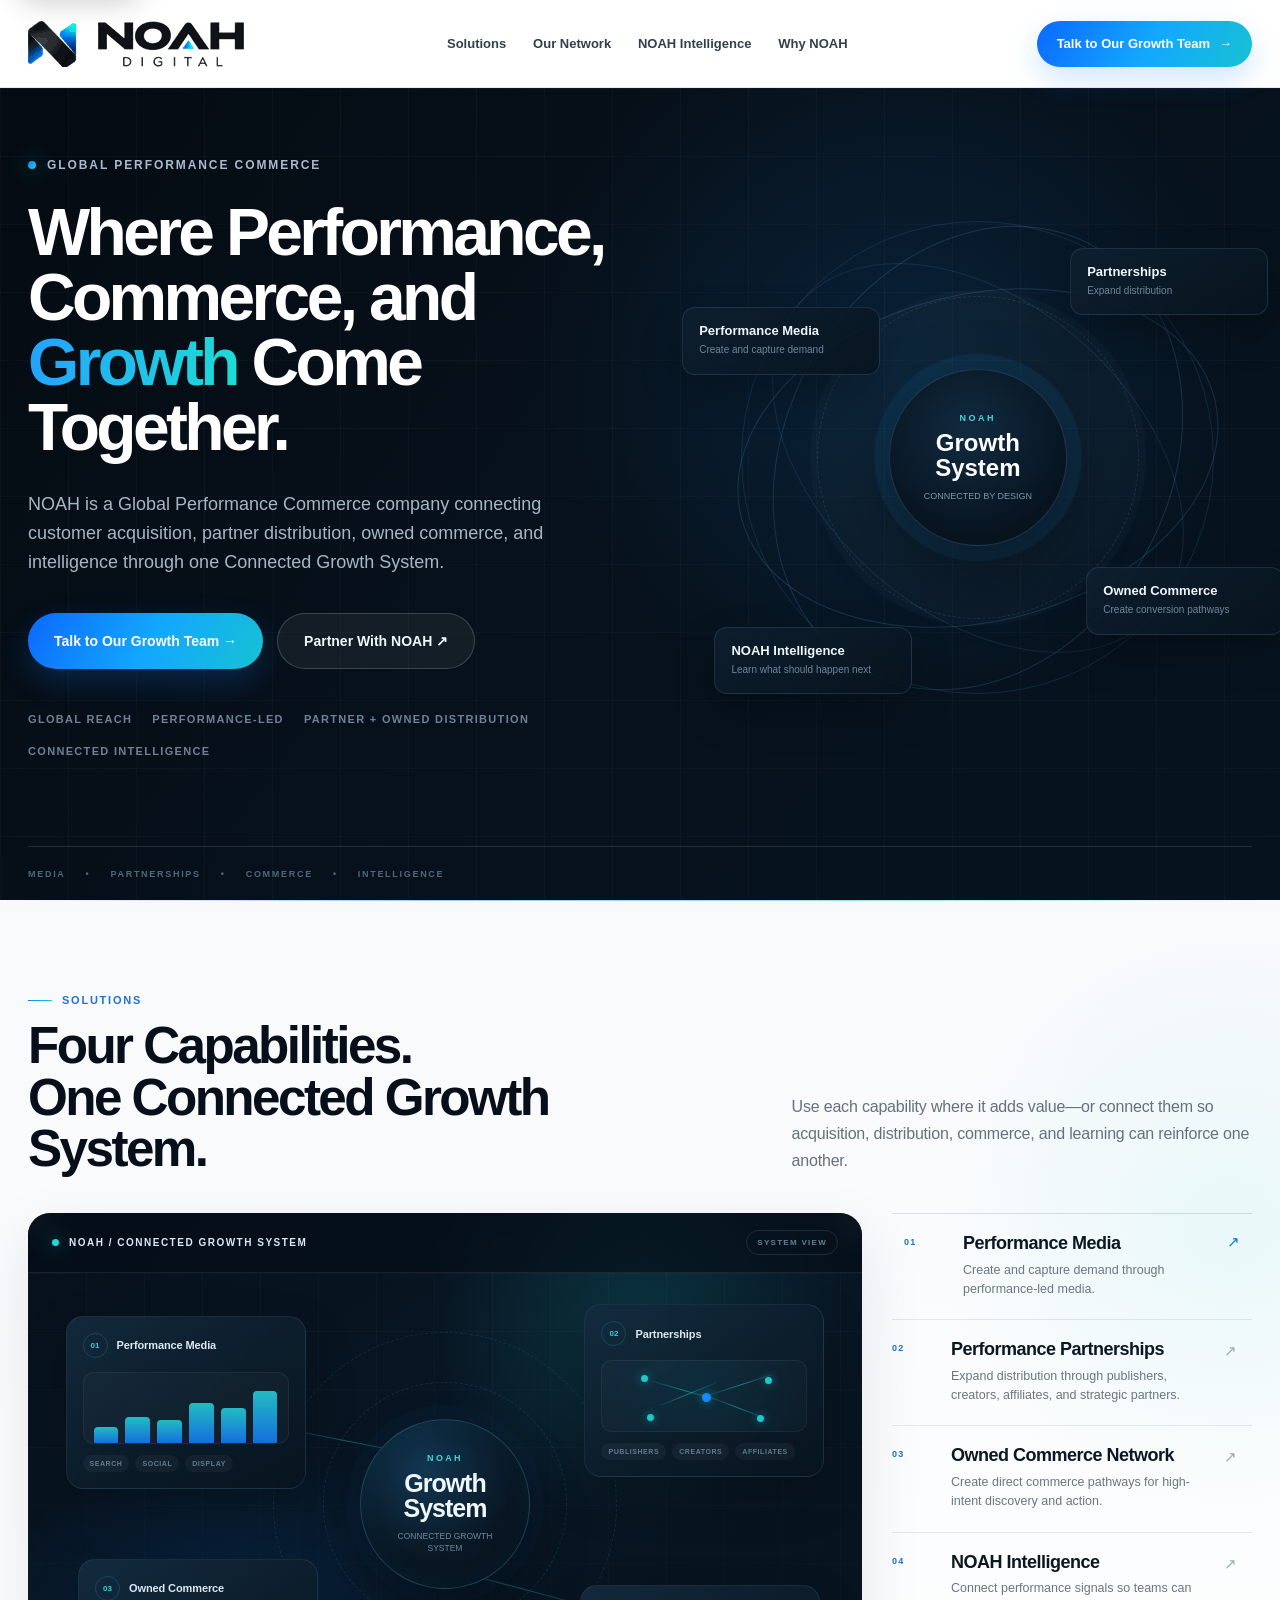
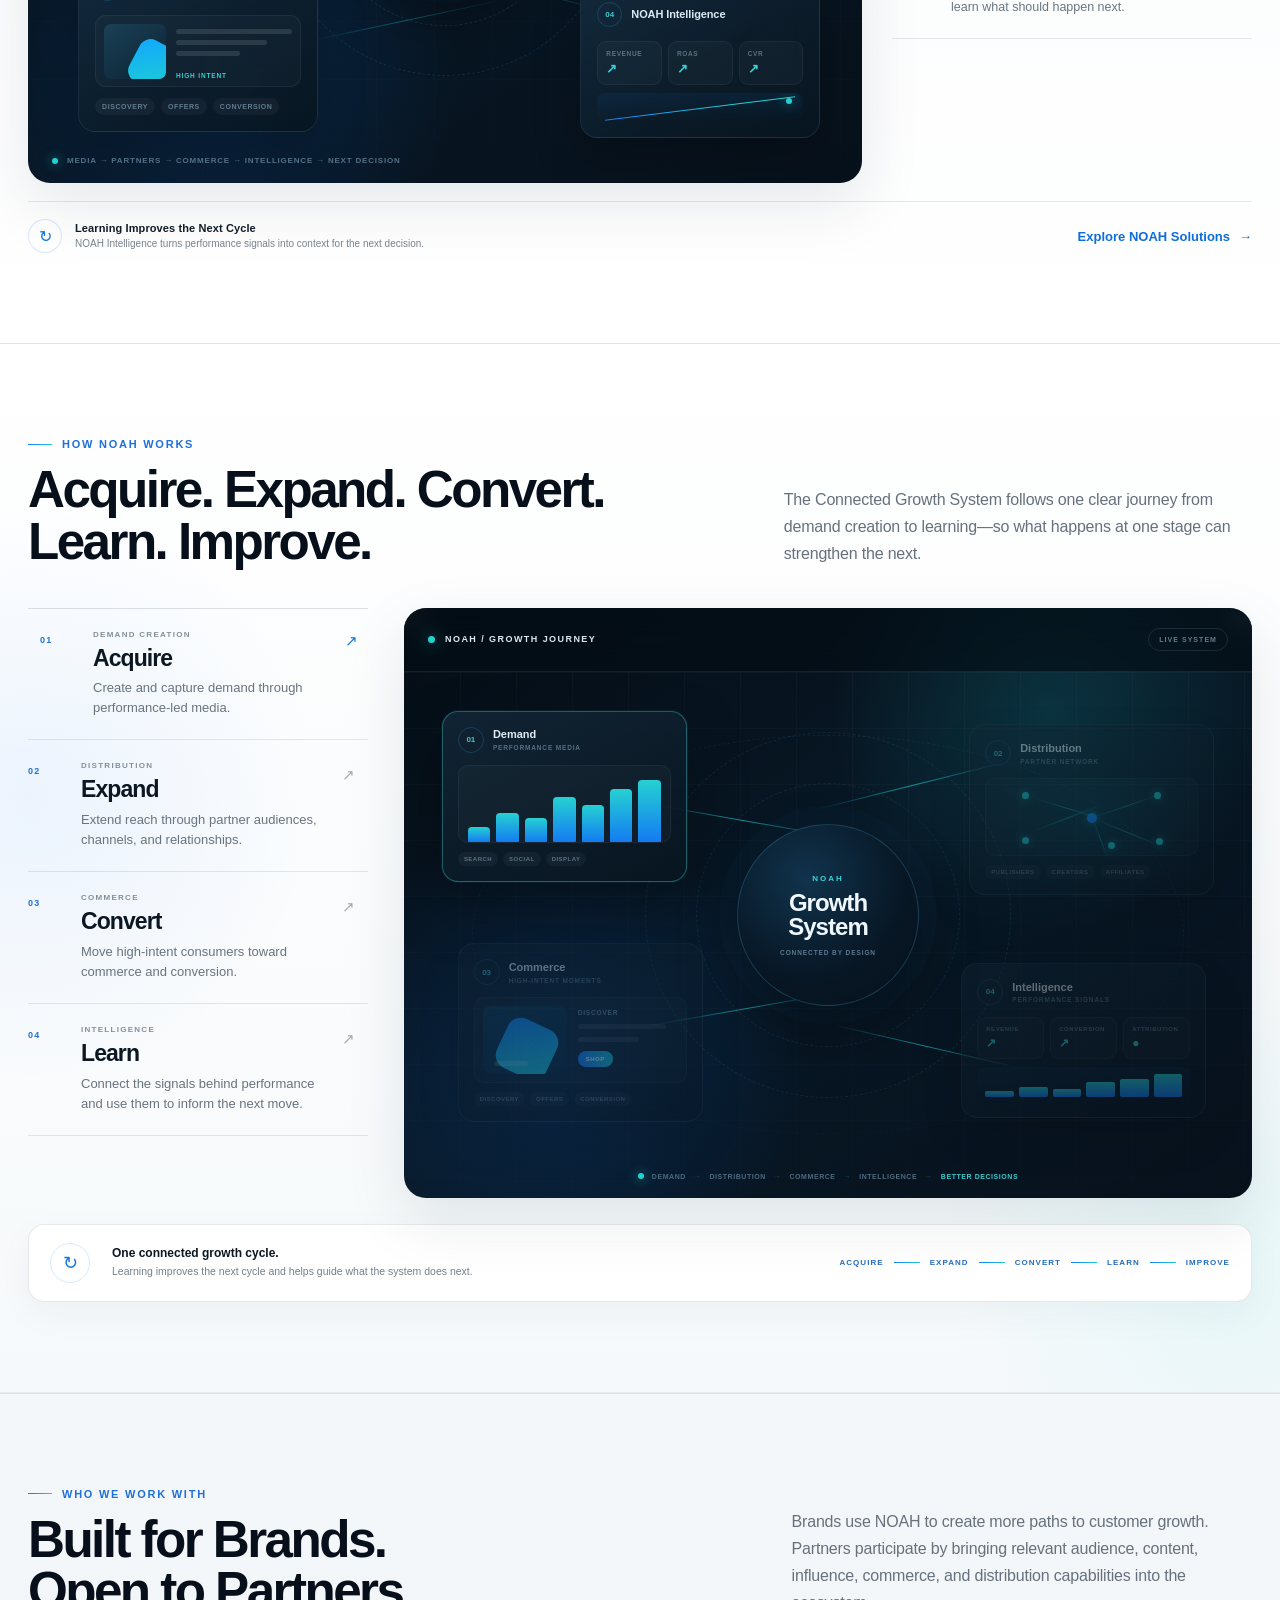
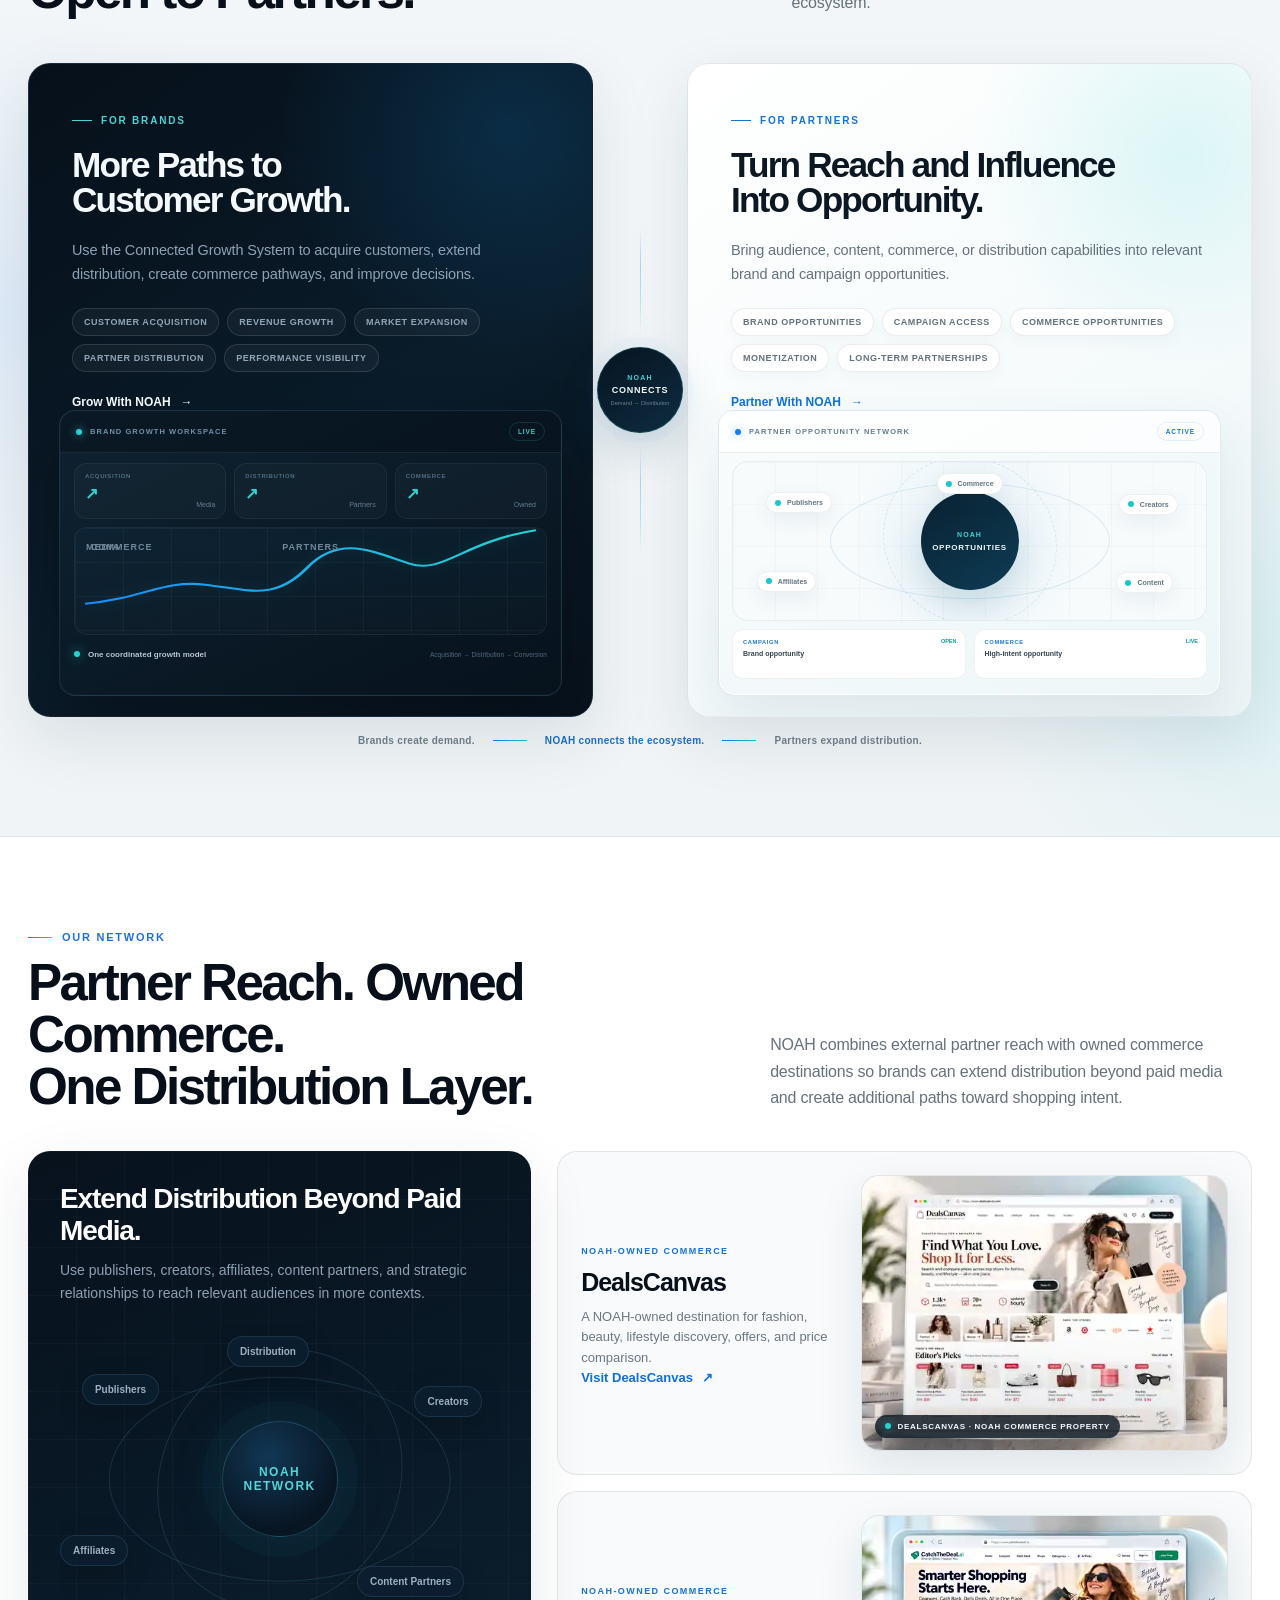
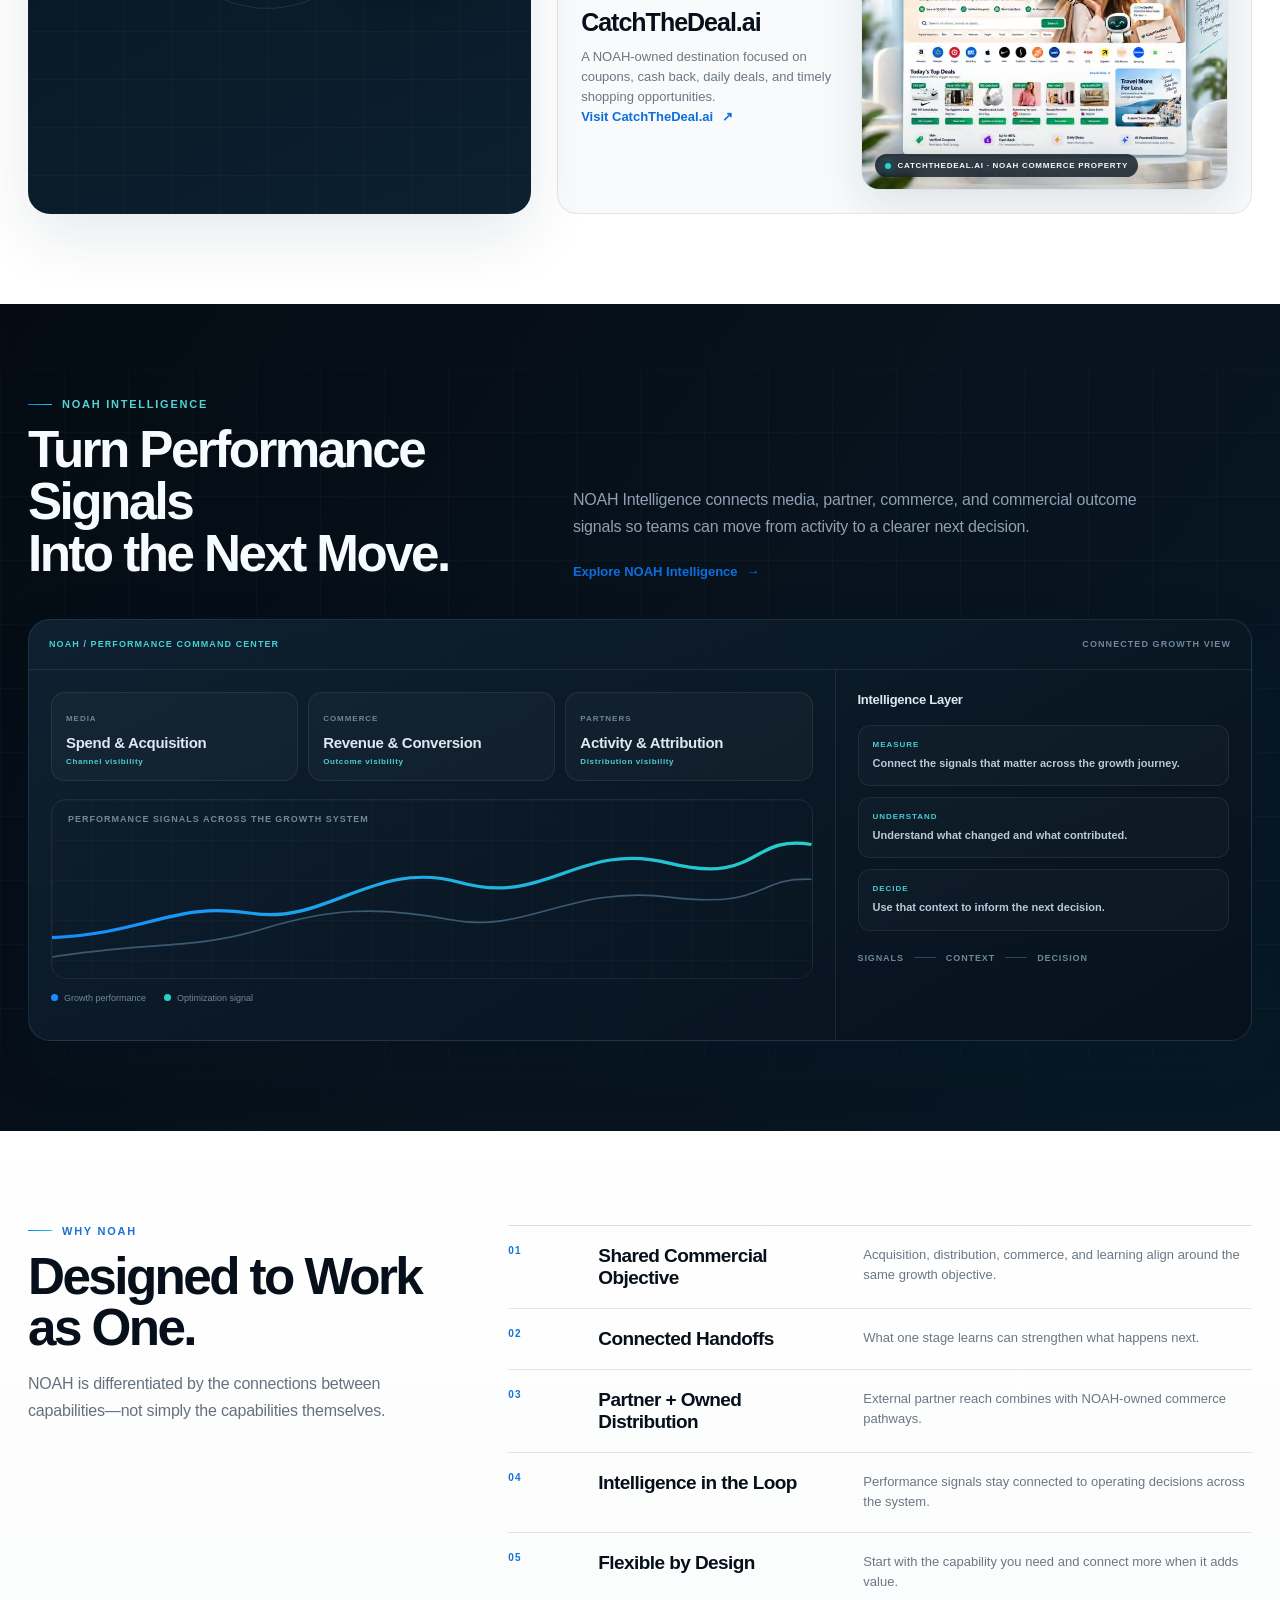
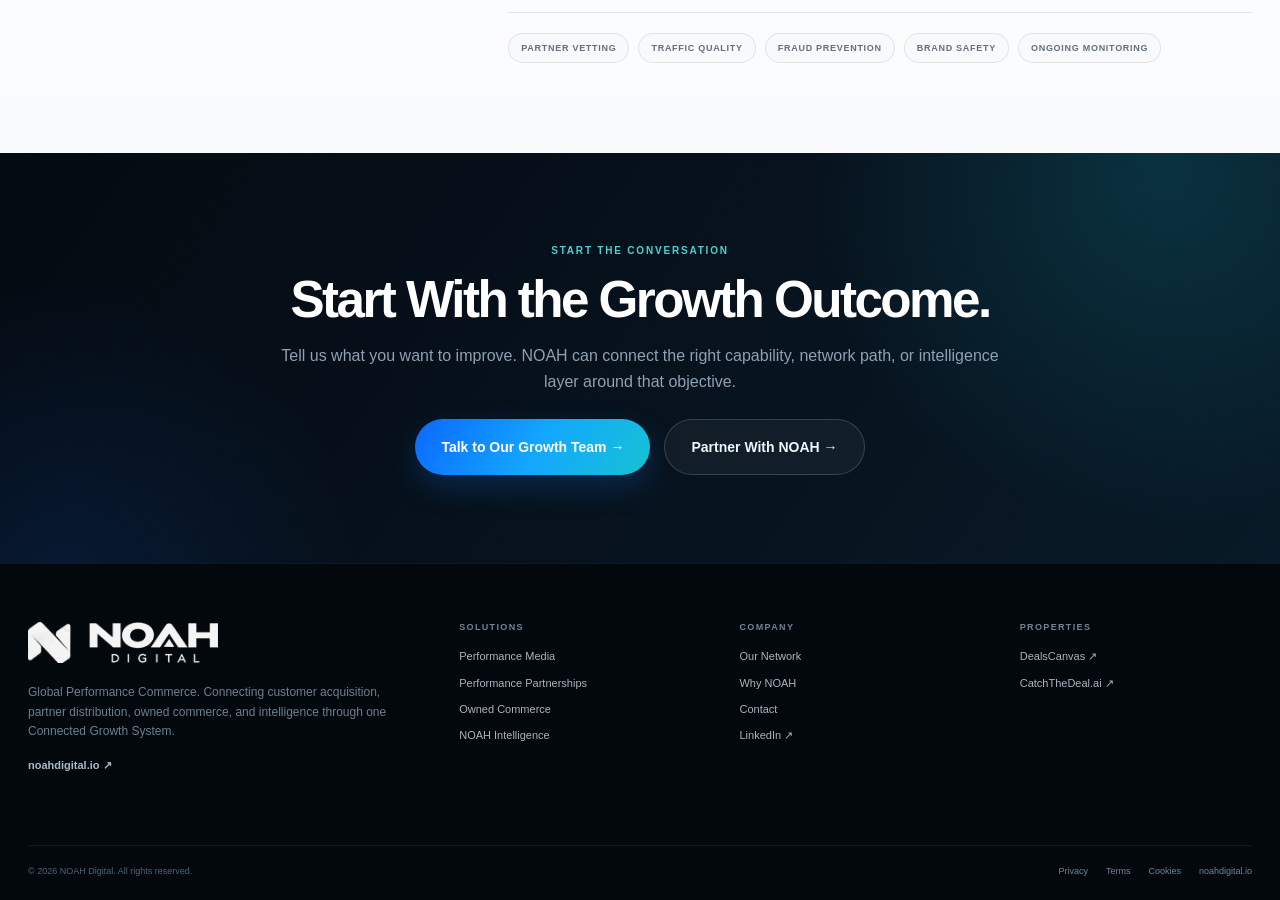
==== commit 2176d74b: "Restore the original finalized NOAH design exactly Restore the complete repository tree from approve" ====
--- a/index.html
+++ b/index.html
@@ -1,181 +1,321 @@
-<!DOCTYPE html>
-<html lang="en"><head><meta charset="utf-8"/><meta content="width=device-width, initial-scale=1" name="viewport"/><meta content="#06101a" name="theme-color"/><meta content="NOAH Digital connects performance media, partnerships, owned commerce, and intelligence through one Connected Growth System built for measurable growth." name="description"/><meta content="index,follow,max-image-preview:large,max-snippet:-1,max-video-preview:-1" name="robots"/><title>NOAH Digital | Performance Marketing &amp; Commerce</title><meta content="NOAH Digital" property="og:site_name"/><meta content="en_US" property="og:locale"/><meta content="website" property="og:type"/><meta content="NOAH Digital | Performance Marketing &amp; Commerce" property="og:title"/><meta content="NOAH Digital connects performance media, partnerships, owned commerce, and intelligence through one Connected Growth System built for measurable growth." property="og:description"/><meta content="https://noahdigital.io/" property="og:url"/><meta content="https://noahdigital.io/assets/noah-lockup.png" property="og:image"/><meta content="NOAH Digital | Global Performance Commerce" property="og:image:alt"/><meta content="summary" name="twitter:card"/><meta content="NOAH Digital | Performance Marketing &amp; Commerce" name="twitter:title"/><meta content="NOAH Digital connects performance media, partnerships, owned commerce, and intelligence through one Connected Growth System built for measurable growth." name="twitter:description"/><meta content="https://noahdigital.io/assets/noah-lockup.png" name="twitter:image"/><meta content="NOAH Digital | Global Performance Commerce" name="twitter:image:alt"/><link href="https://noahdigital.io/" rel="canonical"/><script type="application/ld+json">{"@context":"https://schema.org","@graph":[{"@type":"Organization","@id":"https://noahdigital.io/#organization","name":"NOAH Digital","url":"https://noahdigital.io/","logo":{"@type":"ImageObject","url":"https://noahdigital.io/assets/noah-lockup.png","width":216,"height":46},"description":"NOAH Digital connects performance media, partnerships, owned commerce, and intelligence through one Connected Growth System built for measurable growth.","email":"hello@noahdigital.io","areaServed":"Worldwide","sameAs":["https://www.linkedin.com/company/noah-digital-inc/"],"contactPoint":{"@type":"ContactPoint","email":"hello@noahdigital.io","contactType":"business inquiries","availableLanguage":["English"]},"knowsAbout":["Performance Media","Performance Partnerships","Owned Commerce","Growth Marketing Intelligence"]},{"@type":"WebSite","@id":"https://noahdigital.io/#website","url":"https://noahdigital.io/","name":"NOAH Digital","publisher":{"@id":"https://noahdigital.io/#organization"},"inLanguage":"en-US"},{"@type":"WebPage","@id":"https://noahdigital.io/#webpage","url":"https://noahdigital.io/","name":"NOAH Digital | Performance Marketing & Commerce","description":"NOAH Digital connects performance media, partnerships, owned commerce, and intelligence through one Connected Growth System built for measurable growth.","isPartOf":{"@id":"https://noahdigital.io/#website"},"about":{"@id":"https://noahdigital.io/#organization"},"primaryImageOfPage":{"@type":"ImageObject","url":"https://noahdigital.io/assets/noah-lockup.png"},"inLanguage":"en-US"}]}</script><style>:root { --ink:#07101a; --blue:#127bff; --cyan:#19d8d2; --line:rgba(7,16,26,.11);}*{box-sizing:border-box}html,body{margin:0;padding:0}body{font-family:Inter,Segoe UI,Arial,sans-serif;background:#fff;color:#07101a}a{color:inherit;text-decoration:none}.site-header{height:88px;border-bottom:1px solid var(--line);background:#fff;display:flex;align-items:center}.header-inner{width:min(1480px,calc(100% - 56px));margin:auto;display:grid;grid-template-columns:245px minmax(0,1fr) auto;align-items:center;gap:28px}.logo{width:216px;height:auto;display:block}.nav{display:flex;justify-content:center;align-items:center;gap:clamp(16px,1.6vw,26px);font-size:13px;font-weight:650;color:#23303d}.nav a{white-space:nowrap}.header-actions{display:flex;align-items:center;gap:16px;font-size:13px;font-weight:650}.cta{display:inline-flex;align-items:center;justify-content:center;border-radius:999px;color:#fff;background:linear-gradient(120deg,#0c68ff,#13a7ff 52%,#18c9c7 112%);box-shadow:0 12px 30px rgba(18,123,255,.22)}.header-cta{min-height:46px;padding:0 20px}.hero{position:relative;overflow:hidden;min-height:calc(100vh - 88px);color:#fff;background:radial-gradient(circle at 70% 35%,rgba(13,93,155,.22),transparent 34%),linear-gradient(125deg,#040b12 0%,#07111b 45%,#06131f 100%)}.hero:before{content:"";position:absolute;inset:0;background-image:linear-gradient(rgba(255,255,255,.028) 1px,transparent 1px),linear-gradient(90deg,rgba(255,255,255,.028) 1px,transparent 1px);background-size:68px 68px;opacity:.9}.hero-inner{position:relative;z-index:1;width:min(1480px,calc(100% - 56px));margin:auto;min-height:calc(100vh - 142px);display:grid;grid-template-columns:minmax(0,.93fr) minmax(520px,.87fr);gap:clamp(50px,7vw,110px);align-items:center;padding:70px 0 104px}.eyebrow{display:flex;align-items:center;gap:11px;margin-bottom:28px;color:#a8bad0;font-size:12px;font-weight:800;letter-spacing:.16em;text-transform:uppercase}.dot{width:8px;height:8px;border-radius:50%;background:linear-gradient(135deg,var(--blue),var(--cyan));box-shadow:0 0 20px rgba(25,216,210,.62)}h1{margin:0;max-width:780px;font-size:clamp(54px,5.15vw,86px);line-height:.985;font-weight:760;letter-spacing:-.055em}h1 span{color:transparent;background:linear-gradient(100deg,#26a0ff,#1cded5);-webkit-background-clip:text;background-clip:text}.lede{max-width:680px;margin:30px 0 0;color:#a8b6c4;font-size:clamp(18px,1.55vw,22px);line-height:1.58}.hero-actions{display:flex;gap:14px;margin-top:36px;flex-wrap:wrap}.btn{min-height:56px;padding:0 26px;border-radius:999px;display:inline-flex;align-items:center;justify-content:center;font-size:14px;font-weight:700}.ghost{border:1px solid rgba(255,255,255,.18);background:rgba(255,255,255,.055);color:#eef6fb}.proof{display:flex;flex-wrap:wrap;gap:20px;margin-top:44px;color:#708295;font-size:11px;font-weight:800;letter-spacing:.12em;text-transform:uppercase}.visual{display:grid;place-items:center}.stage{position:relative;width:min(630px,42vw);aspect-ratio:1;border-radius:50%;background:radial-gradient(circle at center,rgba(16,88,148,.20) 0 11%,transparent 11.5% 100%),radial-gradient(circle at center,rgba(19,134,205,.12) 0 27%,transparent 27.5% 100%),radial-gradient(circle at center,rgba(255,255,255,.025) 0 44%,transparent 44.5% 100%)}.stage:before{content:"";position:absolute;inset:6%;border-radius:50%;border:1px solid rgba(79,149,204,.17)}.stage:after{content:"";position:absolute;inset:20%;border-radius:50%;border:1px dashed rgba(98,167,219,.19)}.orbit{position:absolute;left:50%;top:50%;border:1px solid rgba(103,165,211,.20);border-radius:50%;transform:translate(-50%,-50%) rotate(-14deg)}.o1{width:91%;height:61%} .o2{width:72%;height:90%;transform:translate(-50%,-50%) rotate(28deg)} .o3{width:58%;height:88%;transform:translate(-50%,-50%) rotate(-49deg);opacity:.7}.core{position:absolute;inset:33.5%;z-index:3;border-radius:50%;display:flex;flex-direction:column;align-items:center;justify-content:center;text-align:center;background:radial-gradient(circle at 45% 35%,#112b40,#07131f 72%);border:1px solid rgba(126,195,238,.18);box-shadow:0 24px 70px rgba(0,0,0,.35)}.core .k{color:#46d5dc;font-size:9px;font-weight:900;letter-spacing:.28em;margin-bottom:8px} .core b{font-size:24px;line-height:1.02} .core small{max-width:115px;color:#7f96aa;font-size:9px;line-height:1.35;margin-top:10px}.node{position:absolute;z-index:5;width:198px;padding:15px 16px 16px;border:1px solid rgba(139,188,224,.15);border-radius:13px;background:linear-gradient(145deg,rgba(14,31,46,.92),rgba(8,20,31,.87));box-shadow:0 18px 42px rgba(0,0,0,.24)}.node strong{display:block;color:#edf7ff;font-size:13px} .node small{display:block;color:#70869a;font-size:10px;line-height:1.45;margin-top:5px}.n1{left:-5%;top:22%} .n2{right:-4%;top:11%} .n3{right:-7%;bottom:17%} .n4{left:1%;bottom:6%}.bottom{position:absolute;left:50%;bottom:0;transform:translateX(-50%);width:min(1480px,calc(100% - 56px));height:54px;border-top:1px solid rgba(255,255,255,.12);display:flex;align-items:center;gap:20px;color:#52677b;font-size:9px;font-weight:850;letter-spacing:.19em}.menu{display:none}@media(max-width:1080px){ .site-header{height:78px} .header-inner{grid-template-columns:1fr auto} .nav,.header-actions a{display:none} .menu{display:block;font-size:24px} .hero-inner{grid-template-columns:1fr;gap:58px;padding:82px 0 120px} .stage{width:min(650px,78vw)}}@media(max-width:680px){ .site-header{height:72px} .header-inner{width:calc(100% - 36px)} .logo{width:162px} .hero-inner{width:calc(100% - 36px);padding:62px 0 110px;gap:44px} h1{font-size:clamp(46px,14vw,66px)} .lede{font-size:17px} .hero-actions{flex-direction:column} .btn{width:100%} .stage{width:94vw} .node{width:158px;padding:12px} .n1,.n4{left:0} .n2,.n3{right:0} .bottom{width:calc(100% - 36px);font-size:7px;gap:9px;overflow:hidden;white-space:nowrap}}</style><link href="rest-1.css" rel="stylesheet"/><link href="rest-2.css" rel="stylesheet"/><link href="rest-3.css" rel="stylesheet"/><link href="rest-4.css" rel="stylesheet"/><link href="growth-v2.css" rel="stylesheet"/><link href="polish.css" rel="stylesheet"/><link href="layout-fixes.css" rel="stylesheet"/><link href="preqa-polish.css" rel="stylesheet"/><link href="site-system.css" rel="stylesheet"/><link href="content-cleanup.css" rel="stylesheet"/></head><body class="home-page text-first-revision"><a class="skip-link" href="#main-content">Skip to content</a><header class="site-header">
-<div class="header-inner">
-<a aria-label="NOAH Digital home" class="brand" href="index.html"><img alt="NOAH Digital" class="logo" decoding="async" height="46" src="assets/noah-lockup.png" width="216"/></a>
-<nav aria-label="Primary navigation" class="nav">
-<a href="solutions.html">Solutions</a>
-<a href="network.html">Our Network</a>
-<a href="intelligence.html">NOAH Intelligence</a>
-<a href="why.html">Why NOAH</a>
-</nav>
-<div class="header-actions">
-<a class="header-cta" href="contact.html">Talk to Our Growth Team </a>
-<button aria-controls="mobile-nav" aria-expanded="false" aria-label="Open navigation" class="menu-button" type="button">Menu</button>
-</div>
-</div>
-<nav aria-label="Mobile navigation" class="mobile-nav" id="mobile-nav">
-<a href="solutions.html">Solutions</a>
-<a href="network.html">Our Network</a>
-<a href="intelligence.html">NOAH Intelligence</a>
-<a href="why.html">Why NOAH</a>
-<a class="mobile-cta" href="contact.html">Talk to Our Growth Team</a>
-</nav>
-</header><main id="main-content"><section class="hero"><div class="hero-inner"><section><div class="eyebrow">Global Performance Commerce</div><h1>Where Performance, Commerce, and <span>Growth</span> Come Together.</h1><p class="lede">NOAH helps brands acquire customers through performance media, partner distribution, and owned commerce. NOAH Intelligence connects those results to decisions about budgets, channels, and future campaigns.</p><div class="hero-actions"><a class="btn cta" href="contact.html">Talk to Our Growth Team</a><a class="btn ghost" href="contact.html#partner-inquiry">Partner With NOAH</a></div><div class="proof"><span>Global reach</span><span>Performance-led</span><span>Partner and owned distribution</span><span>Connected intelligence</span></div></section><aside class="editorial-panel"><p class="editorial-kicker">How we work</p><h2 class="editorial-title">Four capabilities. One plan.</h2><dl><div class="editorial-row"><dt>Performance Media</dt><dd>Customer acquisition through search, social, and display.</dd></div><div class="editorial-row"><dt>Performance Partnerships</dt><dd>Distribution through publishers, creators, and affiliates.</dd></div><div class="editorial-row"><dt>Owned Commerce</dt><dd>Product and offer discovery on NOAH-owned properties.</dd></div><div class="editorial-row"><dt>NOAH Intelligence</dt><dd>Performance analysis to guide budgets, channels, and testing.</dd></div></dl></aside></div><div class="bottom"><span>MEDIA</span><span>PARTNERSHIPS</span><span>COMMERCE</span><span>INTELLIGENCE</span></div></section>
+<!doctype html><html lang="en"><head><meta charset="utf-8"><meta name="viewport" content="width=device-width, initial-scale=1"><meta name="theme-color" content="#06101a"><meta name="description" content="NOAH Digital connects performance media, partnerships, owned commerce, and intelligence through one Connected Growth System built for measurable growth."><meta name="robots" content="index,follow,max-image-preview:large,max-snippet:-1,max-video-preview:-1"><title>NOAH Digital | Performance Marketing & Commerce</title><meta property="og:site_name" content="NOAH Digital"><meta property="og:locale" content="en_US"><meta property="og:type" content="website"><meta property="og:title" content="NOAH Digital | Performance Marketing & Commerce"><meta property="og:description" content="NOAH Digital connects performance media, partnerships, owned commerce, and intelligence through one Connected Growth System built for measurable growth."><meta property="og:url" content="https://noahdigital.io/"><meta property="og:image" content="https://noahdigital.io/assets/noah-lockup.png"><meta property="og:image:alt" content="NOAH Digital | Global Performance Commerce"><meta name="twitter:card" content="summary"><meta name="twitter:title" content="NOAH Digital | Performance Marketing & Commerce"><meta name="twitter:description" content="NOAH Digital connects performance media, partnerships, owned commerce, and intelligence through one Connected Growth System built for measurable growth."><meta name="twitter:image" content="https://noahdigital.io/assets/noah-lockup.png"><meta name="twitter:image:alt" content="NOAH Digital | Global Performance Commerce"><link rel="canonical" href="https://noahdigital.io/"><script type="application/ld+json">{"@context":"https://schema.org","@graph":[{"@type":"Organization","@id":"https://noahdigital.io/#organization","name":"NOAH Digital","url":"https://noahdigital.io/","logo":{"@type":"ImageObject","url":"https://noahdigital.io/assets/noah-lockup.png","width":216,"height":46},"description":"NOAH Digital connects performance media, partnerships, owned commerce, and intelligence through one Connected Growth System built for measurable growth.","email":"hello@noahdigital.io","areaServed":"Worldwide","sameAs":["https://www.linkedin.com/company/noah-digital-inc/"],"contactPoint":{"@type":"ContactPoint","email":"hello@noahdigital.io","contactType":"business inquiries","availableLanguage":["English"]},"knowsAbout":["Performance Media","Performance Partnerships","Owned Commerce","Growth Marketing Intelligence"]},{"@type":"WebSite","@id":"https://noahdigital.io/#website","url":"https://noahdigital.io/","name":"NOAH Digital","publisher":{"@id":"https://noahdigital.io/#organization"},"inLanguage":"en-US"},{"@type":"WebPage","@id":"https://noahdigital.io/#webpage","url":"https://noahdigital.io/","name":"NOAH Digital | Performance Marketing & Commerce","description":"NOAH Digital connects performance media, partnerships, owned commerce, and intelligence through one Connected Growth System built for measurable growth.","isPartOf":{"@id":"https://noahdigital.io/#website"},"about":{"@id":"https://noahdigital.io/#organization"},"primaryImageOfPage":{"@type":"ImageObject","url":"https://noahdigital.io/assets/noah-lockup.png"},"inLanguage":"en-US"}]}</script><style>:root { --ink:#07101a; --blue:#127bff; --cyan:#19d8d2; --line:rgba(7,16,26,.11);}*{box-sizing:border-box}html,body{margin:0;padding:0}body{font-family:Inter,Segoe UI,Arial,sans-serif;background:#fff;color:#07101a}a{color:inherit;text-decoration:none}.site-header{height:88px;border-bottom:1px solid var(--line);background:#fff;display:flex;align-items:center}.header-inner{width:min(1480px,calc(100% - 56px));margin:auto;display:grid;grid-template-columns:245px minmax(0,1fr) auto;align-items:center;gap:28px}.logo{width:216px;height:auto;display:block}.nav{display:flex;justify-content:center;align-items:center;gap:clamp(16px,1.6vw,26px);font-size:13px;font-weight:650;color:#23303d}.nav a{white-space:nowrap}.header-actions{display:flex;align-items:center;gap:16px;font-size:13px;font-weight:650}.cta{display:inline-flex;align-items:center;justify-content:center;border-radius:999px;color:#fff;background:linear-gradient(120deg,#0c68ff,#13a7ff 52%,#18c9c7 112%);box-shadow:0 12px 30px rgba(18,123,255,.22)}.header-cta{min-height:46px;padding:0 20px}.hero{position:relative;overflow:hidden;min-height:calc(100vh - 88px);color:#fff;background:radial-gradient(circle at 70% 35%,rgba(13,93,155,.22),transparent 34%),linear-gradient(125deg,#040b12 0%,#07111b 45%,#06131f 100%)}.hero:before{content:"";position:absolute;inset:0;background-image:linear-gradient(rgba(255,255,255,.028) 1px,transparent 1px),linear-gradient(90deg,rgba(255,255,255,.028) 1px,transparent 1px);background-size:68px 68px;opacity:.9}.hero-inner{position:relative;z-index:1;width:min(1480px,calc(100% - 56px));margin:auto;min-height:calc(100vh - 142px);display:grid;grid-template-columns:minmax(0,.93fr) minmax(520px,.87fr);gap:clamp(50px,7vw,110px);align-items:center;padding:70px 0 104px}.eyebrow{display:flex;align-items:center;gap:11px;margin-bottom:28px;color:#a8bad0;font-size:12px;font-weight:800;letter-spacing:.16em;text-transform:uppercase}.dot{width:8px;height:8px;border-radius:50%;background:linear-gradient(135deg,var(--blue),var(--cyan));box-shadow:0 0 20px rgba(25,216,210,.62)}h1{margin:0;max-width:780px;font-size:clamp(54px,5.15vw,86px);line-height:.985;font-weight:760;letter-spacing:-.055em}h1 span{color:transparent;background:linear-gradient(100deg,#26a0ff,#1cded5);-webkit-background-clip:text;background-clip:text}.lede{max-width:680px;margin:30px 0 0;color:#a8b6c4;font-size:clamp(18px,1.55vw,22px);line-height:1.58}.hero-actions{display:flex;gap:14px;margin-top:36px;flex-wrap:wrap}.btn{min-height:56px;padding:0 26px;border-radius:999px;display:inline-flex;align-items:center;justify-content:center;font-size:14px;font-weight:700}.ghost{border:1px solid rgba(255,255,255,.18);background:rgba(255,255,255,.055);color:#eef6fb}.proof{display:flex;flex-wrap:wrap;gap:20px;margin-top:44px;color:#708295;font-size:11px;font-weight:800;letter-spacing:.12em;text-transform:uppercase}.visual{display:grid;place-items:center}.stage{position:relative;width:min(630px,42vw);aspect-ratio:1;border-radius:50%;background:radial-gradient(circle at center,rgba(16,88,148,.20) 0 11%,transparent 11.5% 100%),radial-gradient(circle at center,rgba(19,134,205,.12) 0 27%,transparent 27.5% 100%),radial-gradient(circle at center,rgba(255,255,255,.025) 0 44%,transparent 44.5% 100%)}.stage:before{content:"";position:absolute;inset:6%;border-radius:50%;border:1px solid rgba(79,149,204,.17)}.stage:after{content:"";position:absolute;inset:20%;border-radius:50%;border:1px dashed rgba(98,167,219,.19)}.orbit{position:absolute;left:50%;top:50%;border:1px solid rgba(103,165,211,.20);border-radius:50%;transform:translate(-50%,-50%) rotate(-14deg)}.o1{width:91%;height:61%} .o2{width:72%;height:90%;transform:translate(-50%,-50%) rotate(28deg)} .o3{width:58%;height:88%;transform:translate(-50%,-50%) rotate(-49deg);opacity:.7}.core{position:absolute;inset:33.5%;z-index:3;border-radius:50%;display:flex;flex-direction:column;align-items:center;justify-content:center;text-align:center;background:radial-gradient(circle at 45% 35%,#112b40,#07131f 72%);border:1px solid rgba(126,195,238,.18);box-shadow:0 24px 70px rgba(0,0,0,.35)}.core .k{color:#46d5dc;font-size:9px;font-weight:900;letter-spacing:.28em;margin-bottom:8px} .core b{font-size:24px;line-height:1.02} .core small{max-width:115px;color:#7f96aa;font-size:9px;line-height:1.35;margin-top:10px}.node{position:absolute;z-index:5;width:198px;padding:15px 16px 16px;border:1px solid rgba(139,188,224,.15);border-radius:13px;background:linear-gradient(145deg,rgba(14,31,46,.92),rgba(8,20,31,.87));box-shadow:0 18px 42px rgba(0,0,0,.24)}.node strong{display:block;color:#edf7ff;font-size:13px} .node small{display:block;color:#70869a;font-size:10px;line-height:1.45;margin-top:5px}.n1{left:-5%;top:22%} .n2{right:-4%;top:11%} .n3{right:-7%;bottom:17%} .n4{left:1%;bottom:6%}.bottom{position:absolute;left:50%;bottom:0;transform:translateX(-50%);width:min(1480px,calc(100% - 56px));height:54px;border-top:1px solid rgba(255,255,255,.12);display:flex;align-items:center;gap:20px;color:#52677b;font-size:9px;font-weight:850;letter-spacing:.19em}.menu{display:none}@media(max-width:1080px){ .site-header{height:78px} .header-inner{grid-template-columns:1fr auto} .nav,.header-actions a{display:none} .menu{display:block;font-size:24px} .hero-inner{grid-template-columns:1fr;gap:58px;padding:82px 0 120px} .stage{width:min(650px,78vw)}}@media(max-width:680px){ .site-header{height:72px} .header-inner{width:calc(100% - 36px)} .logo{width:162px} .hero-inner{width:calc(100% - 36px);padding:62px 0 110px;gap:44px} h1{font-size:clamp(46px,14vw,66px)} .lede{font-size:17px} .hero-actions{flex-direction:column} .btn{width:100%} .stage{width:94vw} .node{width:158px;padding:12px} .n1,.n4{left:0} .n2,.n3{right:0} .bottom{width:calc(100% - 36px);font-size:7px;gap:9px;overflow:hidden;white-space:nowrap}}</style><link rel="stylesheet" href="rest-1.css"><link rel="stylesheet" href="rest-2.css"><link rel="stylesheet" href="rest-3.css"><link rel="stylesheet" href="rest-4.css"><link rel="stylesheet" href="growth-v2.css"><link rel="stylesheet" href="polish.css"><link rel="stylesheet" href="layout-fixes.css"><link rel="stylesheet" href="preqa-polish.css"><link rel="stylesheet" href="site-system.css"></head><body class="home-page"><a class="skip-link" href="#main-content">Skip to content</a><header class="site-header">
+  <div class="header-inner">
+    <a class="brand" href="index.html" aria-label="NOAH Digital home"><img class="logo" src="assets/noah-lockup.png" alt="NOAH Digital"></a>
+    <nav class="nav" aria-label="Primary navigation">
+      <a href="solutions.html">Solutions</a>
+      <a href="network.html">Our Network</a>
+      <a href="intelligence.html">NOAH Intelligence</a>
+      <a href="why.html">Why NOAH</a>
+    </nav>
+    <div class="header-actions">
+      <a class="header-cta" href="contact.html">Talk to Our Growth Team <span>→</span></a>
+      <button class="menu-button" type="button" aria-expanded="false" aria-controls="mobile-nav" aria-label="Open navigation">☰</button>
+    </div>
+  </div>
+  <nav class="mobile-nav" id="mobile-nav" aria-label="Mobile navigation">
+    <a href="solutions.html">Solutions</a>
+    <a href="network.html">Our Network</a>
+    <a href="intelligence.html">NOAH Intelligence</a>
+    <a href="why.html">Why NOAH</a>
+    <a class="mobile-cta" href="contact.html">Talk to Our Growth Team →</a>
+  </nav>
+</header><main id="main-content"><section class="hero"><div class="hero-inner"><section><div class="eyebrow"><span class="dot"></span>Global Performance Commerce</div><h1>Where Performance, Commerce, and <span>Growth</span> Come Together.</h1><p class="lede">NOAH is a Global Performance Commerce company connecting customer acquisition, partner distribution, owned commerce, and intelligence through one Connected Growth System.</p><div class="hero-actions"><a class="btn cta" href="contact.html">Talk to Our Growth Team →</a><a class="btn ghost" href="contact.html#partner-inquiry">Partner With NOAH ↗</a></div><div class="proof"><span>Global reach</span><span>Performance-led</span><span>Partner + owned distribution</span><span>Connected intelligence</span></div></section><section class="visual"><div class="stage"><div class="orbit o1"></div><div class="orbit o2"></div><div class="orbit o3"></div><div class="core"><span class="k">NOAH</span><b>Growth<br>System</b><small>CONNECTED BY DESIGN</small></div><div class="node n1"><strong>Performance Media</strong><small>Create and capture demand</small></div><div class="node n2"><strong>Partnerships</strong><small>Expand distribution</small></div><div class="node n3"><strong>Owned Commerce</strong><small>Create conversion pathways</small></div><div class="node n4"><strong>NOAH Intelligence</strong><small>Learn what should happen next</small></div></div></section></div><div class="bottom"><span>MEDIA</span><span>•</span><span>PARTNERSHIPS</span><span>•</span><span>COMMERCE</span><span>•</span><span>INTELLIGENCE</span></div></section>
 <section class="solutions" id="solutions">
-<div class="section-wrap solutions-inner reveal">
-<div class="solutions-head">
-<div>
-<div class="section-kicker">Solutions</div>
-<h2 class="section-title">Four Capabilities.<br/>One Connected Growth System.</h2>
-</div>
-<p class="section-copy">Start with the services your business needs. Combine them when media, partnerships, commerce, and measurement need to work together.</p>
-</div>
-<div class="solutions-experience">
-
-<div aria-label="NOAH solution capabilities" class="solutions-capabilities" role="list">
-<article class="capability-row" data-target="media" role="listitem">
-<div class="capability-num">01</div>
-<div><h3>Performance Media</h3><p>Acquire customers through performance-led media across channels and markets.</p></div>
-
-</article>
-<article class="capability-row" data-target="partners" role="listitem">
-<div class="capability-num">02</div>
-<div><h3>Performance Partnerships</h3><p>Expand distribution through publishers, creators, affiliates, and strategic partners.</p></div>
-
-</article>
-<article class="capability-row" data-target="commerce" role="listitem">
-<div class="capability-num">03</div>
-<div><h3>Owned Commerce Network</h3><p>Help shoppers find relevant products and offers through NOAH-owned properties.</p></div>
-
-</article>
-<article class="capability-row" data-target="intelligence" role="listitem">
-<div class="capability-num">04</div>
-<div><h3>NOAH Intelligence</h3><p>Review media, partner, and commerce results to decide where to focus.</p></div>
-
-</article>
-</div>
-</div>
-<div class="solutions-foot">
-<div class="optimization-line"><div><b>Learning Improves the Next Cycle</b><small>NOAH Intelligence turns performance signals into context for the next decision.</small></div></div>
-<a class="text-link" href="solutions.html">Explore NOAH Solutions </a>
-</div>
-</div>
-</section>
+  <div class="section-wrap solutions-inner reveal">
+    <div class="solutions-head">
+      <div>
+        <div class="section-kicker">Solutions</div>
+        <h2 class="section-title">Four Capabilities.<br>One Connected Growth System.</h2>
+      </div>
+      <p class="section-copy">Use each capability on its own, or connect them when acquisition, distribution, commerce, and learning need to work together.</p>
+    </div>
+
+    <div class="solutions-experience">
+      <div class="solutions-visual" data-active="all" aria-label="NOAH connected growth system visualization">
+        <div class="visual-topbar">
+          <div><span class="visual-dot"></span><b>NOAH / CONNECTED GROWTH SYSTEM</b></div>
+          <span class="visual-mode">SYSTEM VIEW</span>
+        </div>
+
+        <div class="visual-gridlines" aria-hidden="true"></div>
+        <div class="visual-flow-line flow-a" aria-hidden="true"></div>
+        <div class="visual-flow-line flow-b" aria-hidden="true"></div>
+        <div class="visual-flow-line flow-c" aria-hidden="true"></div>
+
+        <div class="system-core">
+          <span>NOAH</span>
+          <strong>Growth<br>System</strong>
+          <small>CONNECTED GROWTH SYSTEM</small>
+        </div>
+
+        <div class="system-module module-media" data-module="media">
+          <div class="module-head"><span>01</span><b>Performance Media</b></div>
+          <div class="media-chart" aria-hidden="true"><i></i><i></i><i></i><i></i><i></i><i></i></div>
+          <div class="module-meta"><span>Search</span><span>Social</span><span>Display</span></div>
+        </div>
+
+        <div class="system-module module-partners" data-module="partners">
+          <div class="module-head"><span>02</span><b>Partnerships</b></div>
+          <div class="partner-map" aria-hidden="true">
+            <i class="p1"></i><i class="p2"></i><i class="p3"></i><i class="p4"></i><i class="p5"></i>
+            <em class="l1"></em><em class="l2"></em><em class="l3"></em><em class="l4"></em>
+          </div>
+          <div class="module-meta"><span>Publishers</span><span>Creators</span><span>Affiliates</span></div>
+        </div>
+
+        <div class="system-module module-commerce" data-module="commerce">
+          <div class="module-head"><span>03</span><b>Owned Commerce</b></div>
+          <div class="commerce-ui" aria-hidden="true">
+            <div class="commerce-image"></div>
+            <div class="commerce-copy"><i></i><i></i><i></i></div>
+            <div class="commerce-badge">HIGH INTENT</div>
+          </div>
+          <div class="module-meta"><span>Discovery</span><span>Offers</span><span>Conversion</span></div>
+        </div>
+
+        <div class="system-module module-intelligence" data-module="intelligence">
+          <div class="module-head"><span>04</span><b>NOAH Intelligence</b></div>
+          <div class="intel-kpis">
+            <div><small>REVENUE</small><strong>↗</strong></div>
+            <div><small>ROAS</small><strong>↗</strong></div>
+            <div><small>CVR</small><strong>↗</strong></div>
+          </div>
+          <div class="intel-spark" aria-hidden="true"><i></i></div>
+        </div>
+
+        <div class="system-status"><span class="status-pulse"></span> Media → Partners → Commerce → Intelligence → Next decision</div>
+      </div>
+
+      <div class="solutions-capabilities" role="list" aria-label="NOAH solution capabilities">
+        <article class="capability-row is-active" data-target="media" tabindex="0" role="listitem">
+          <div class="capability-num">01</div>
+          <div><h3>Performance Media</h3><p>Acquire customers through performance-led media across channels and markets.</p></div>
+          <span class="capability-arrow">↗</span>
+        </article>
+        <article class="capability-row" data-target="partners" tabindex="0" role="listitem">
+          <div class="capability-num">02</div>
+          <div><h3>Performance Partnerships</h3><p>Expand distribution through publishers, creators, affiliates, and strategic partners.</p></div>
+          <span class="capability-arrow">↗</span>
+        </article>
+        <article class="capability-row" data-target="commerce" tabindex="0" role="listitem">
+          <div class="capability-num">03</div>
+          <div><h3>Owned Commerce Network</h3><p>Create additional commerce pathways through NOAH-owned destinations built around high-intent discovery.</p></div>
+          <span class="capability-arrow">↗</span>
+        </article>
+        <article class="capability-row" data-target="intelligence" tabindex="0" role="listitem">
+          <div class="capability-num">04</div>
+          <div><h3>NOAH Intelligence</h3><p>Connect performance signals so teams can make better growth decisions.</p></div>
+          <span class="capability-arrow">↗</span>
+        </article>
+      </div>
+    </div>
+
+    <div class="solutions-foot">
+      <div class="optimization-line"><span class="optimization-mark">↻</span><div><b>Learning Improves the Next Cycle</b><small>NOAH Intelligence turns performance signals into context for the next decision.</small></div></div>
+      <a class="text-link" href="solutions.html">Explore NOAH Solutions <span>→</span></a>
+    </div>
+  </div>
+</section>
+
 <section class="growth growth-v2" id="growth">
-<div class="section-wrap growth-v2-inner reveal">
-<div class="growth-v2-head">
-<div>
-<div class="section-kicker">How NOAH Works</div>
-<h2 class="section-title">Acquire. Expand. Convert.<br/>Learn. Improve.</h2>
-</div>
-<p class="section-copy">Our Connected Growth System links customer acquisition, distribution, shopping activity, and performance review.</p>
-</div>
-<div class="growth-v2-layout">
-<div aria-label="NOAH connected growth journey" class="growth-v2-steps" role="list">
-<article class="growth-v2-step" data-growth-stage="acquire" role="listitem">
-<span class="growth-v2-num">01</span>
-<div class="growth-v2-step-copy"><span class="growth-v2-micro">DEMAND CREATION</span><h3>Acquire</h3><p>Create and capture demand through performance-led customer acquisition.</p></div>
-
-</article>
-<article class="growth-v2-step" data-growth-stage="activate" role="listitem">
-<span class="growth-v2-num">02</span>
-<div class="growth-v2-step-copy"><span class="growth-v2-micro">DISTRIBUTION</span><h3>Expand</h3><p>Extend reach through publishers, creators, affiliates, and strategic partners.</p></div>
-
-</article>
-<article class="growth-v2-step" data-growth-stage="convert" role="listitem">
-<span class="growth-v2-num">03</span>
-<div class="growth-v2-step-copy"><span class="growth-v2-micro">COMMERCE</span><h3>Convert</h3><p>Connect high-intent consumers with commerce opportunities and NOAH-owned destinations.</p></div>
-
-</article>
-<article class="growth-v2-step" data-growth-stage="optimize" role="listitem">
-<span class="growth-v2-num">04</span>
-<div class="growth-v2-step-copy"><span class="growth-v2-micro">INTELLIGENCE</span><h3>Learn</h3><p>Use NOAH Intelligence to understand what is working and improve the next cycle.</p></div>
-
-</article>
-</div>
-<aside class="editorial-panel editorial-panel-light"><p class="editorial-kicker">Keep learning</p><h2 class="editorial-title">Use results to improve the plan.</h2><dl><div class="editorial-row"><dt>Review</dt><dd>Compare acquisition, partner, commerce, and revenue results.</dd></div><div class="editorial-row"><dt>Decide</dt><dd>Agree which budgets, audiences, channels, or offers need attention.</dd></div><div class="editorial-row"><dt>Test</dt><dd>Carry what worked into the next campaign and test what remains uncertain.</dd></div></dl></aside>
-</div>
-<div class="growth-v2-cycle">
-
-<div><strong>A continuous growth cycle.</strong><small>Use campaign and commerce results to adjust the next plan.</small></div>
-<div class="growth-v2-cycle-path"><span>SIGNALS</span><span>CONTEXT</span><span>DECISION</span></div>
-</div>
-</div>
+  <div class="section-wrap growth-v2-inner reveal">
+    <div class="growth-v2-head">
+      <div>
+        <div class="section-kicker">How NOAH Works</div>
+        <h2 class="section-title">Acquire. Expand. Convert.<br>Learn. Improve.</h2>
+      </div>
+      <p class="section-copy">The Connected Growth System follows a clear journey from demand creation through learning. Each stage can strengthen the next.</p>
+    </div>
+
+    <div class="growth-v2-layout">
+      <div class="growth-v2-steps" role="list" aria-label="NOAH connected growth journey">
+        <article class="growth-v2-step is-active" data-growth-stage="acquire" tabindex="0" role="listitem">
+          <span class="growth-v2-num">01</span>
+          <div class="growth-v2-step-copy"><span class="growth-v2-micro">DEMAND CREATION</span><h3>Acquire</h3><p>Create and capture demand through performance-led customer acquisition.</p></div>
+          <span class="growth-v2-arrow">↗</span>
+        </article>
+        <article class="growth-v2-step" data-growth-stage="activate" tabindex="0" role="listitem">
+          <span class="growth-v2-num">02</span>
+          <div class="growth-v2-step-copy"><span class="growth-v2-micro">DISTRIBUTION</span><h3>Expand</h3><p>Extend reach through publishers, creators, affiliates, and strategic partners.</p></div>
+          <span class="growth-v2-arrow">↗</span>
+        </article>
+        <article class="growth-v2-step" data-growth-stage="convert" tabindex="0" role="listitem">
+          <span class="growth-v2-num">03</span>
+          <div class="growth-v2-step-copy"><span class="growth-v2-micro">COMMERCE</span><h3>Convert</h3><p>Connect high-intent consumers with commerce opportunities and NOAH-owned destinations.</p></div>
+          <span class="growth-v2-arrow">↗</span>
+        </article>
+        <article class="growth-v2-step" data-growth-stage="optimize" tabindex="0" role="listitem">
+          <span class="growth-v2-num">04</span>
+          <div class="growth-v2-step-copy"><span class="growth-v2-micro">INTELLIGENCE</span><h3>Learn</h3><p>Use NOAH Intelligence to understand what is working and improve the next cycle.</p></div>
+          <span class="growth-v2-arrow">↗</span>
+        </article>
+      </div>
+
+      <div class="growth-v2-visual" data-growth-active="acquire" aria-label="Digital visualization of the NOAH growth journey">
+        <div class="growth-v2-topbar"><div><span class="growth-v2-live"></span><b>NOAH / GROWTH JOURNEY</b></div><span>LIVE SYSTEM</span></div>
+        <div class="growth-v2-grid" aria-hidden="true"></div>
+        <div class="growth-v2-signal signal-1" aria-hidden="true"></div>
+        <div class="growth-v2-signal signal-2" aria-hidden="true"></div>
+        <div class="growth-v2-signal signal-3" aria-hidden="true"></div>
+        <div class="growth-v2-signal signal-4" aria-hidden="true"></div>
+
+        <div class="growth-v2-canvas">
+          <div class="journey-card journey-acquire" data-journey="acquire">
+            <div class="journey-card-head"><span>01</span><b>Demand</b><small>PERFORMANCE MEDIA</small></div>
+            <div class="journey-media"><i></i><i></i><i></i><i></i><i></i><i></i><i></i></div>
+            <div class="journey-tags"><span>SEARCH</span><span>SOCIAL</span><span>DISPLAY</span></div>
+          </div>
+
+          <div class="journey-card journey-activate" data-journey="activate">
+            <div class="journey-card-head"><span>02</span><b>Distribution</b><small>PARTNER NETWORK</small></div>
+            <div class="journey-network">
+              <i class="jn-core"></i><i class="jn-1"></i><i class="jn-2"></i><i class="jn-3"></i><i class="jn-4"></i><i class="jn-5"></i>
+              <em class="jl-1"></em><em class="jl-2"></em><em class="jl-3"></em><em class="jl-4"></em><em class="jl-5"></em>
+            </div>
+            <div class="journey-tags"><span>PUBLISHERS</span><span>CREATORS</span><span>AFFILIATES</span></div>
+          </div>
+
+          <div class="journey-card journey-convert" data-journey="convert">
+            <div class="journey-card-head"><span>03</span><b>Commerce</b><small>HIGH-INTENT MOMENTS</small></div>
+            <div class="journey-commerce">
+              <div class="journey-product"><i></i></div>
+              <div class="journey-copy"><strong>DISCOVER</strong><i></i><i></i><button type="button" tabindex="-1">SHOP</button></div>
+            </div>
+            <div class="journey-tags"><span>DISCOVERY</span><span>OFFERS</span><span>CONVERSION</span></div>
+          </div>
+
+          <div class="journey-card journey-optimize" data-journey="optimize">
+            <div class="journey-card-head"><span>04</span><b>Intelligence</b><small>PERFORMANCE SIGNALS</small></div>
+            <div class="journey-kpis"><div><small>REVENUE</small><strong>↗</strong></div><div><small>CONVERSION</small><strong>↗</strong></div><div><small>ATTRIBUTION</small><strong>●</strong></div></div>
+            <div class="journey-chart"><i></i><i></i><i></i><i></i><i></i><i></i></div>
+          </div>
+
+          <div class="journey-center"><span>NOAH</span><strong>Growth<br>System</strong><small>CONNECTED BY DESIGN</small></div>
+        </div>
+
+        <div class="growth-v2-status"><span class="growth-v2-status-dot"></span><b>Demand</b><i>→</i><b>Distribution</b><i>→</i><b>Commerce</b><i>→</i><b>Intelligence</b><i>→</i><strong>Better Decisions</strong></div>
+      </div>
+    </div>
+
+    <div class="growth-v2-cycle">
+      <div class="growth-v2-cycle-mark">↻</div>
+      <div><strong>A continuous growth cycle.</strong><small>Performance signals flow back into the system so each cycle can become better informed than the last.</small></div>
+      <div class="growth-v2-cycle-path"><span>SIGNALS</span><i></i><span>CONTEXT</span><i></i><span>DECISION</span></div>
+    </div>
+  </div>
 </section>
 <section class="audiences" id="audiences">
-<div class="section-wrap audiences-inner reveal">
-<div class="audience-head">
-<div>
-<div class="section-kicker">Who We Work With</div>
-<h2 class="section-title">Built for Brands.<br/>Open to Partners.</h2>
-</div>
-<p class="section-copy">We work with brands looking to acquire customers and partners who bring relevant audiences, content, or distribution.</p>
-</div>
-<div class="audience-experience">
-<article class="audience-world brand-world">
-<div class="world-copy">
-<div class="audience-tag">For Brands</div>
-<h3>More Paths to<br/>Customer Growth.</h3>
-<p>Bring customer acquisition, partner distribution, and commerce into the same plan. Start with the area you need to improve.</p>
-<div class="audience-points"><span>Customer Acquisition</span><span>Revenue Growth</span><span>Market Expansion</span><span>Partner Distribution</span><span>Performance Visibility</span></div>
-<a class="audience-link" href="contact.html">Grow With NOAH </a>
-</div>
-
-</article>
-
-<article class="audience-world partner-world">
-<div class="world-copy">
-<div class="audience-tag">For Partners</div>
-<h3>Turn Reach and Influence<br/>Into Opportunity.</h3>
-<p>Bring your audience, content, or distribution experience to relevant brand and commerce opportunities.</p>
-<div class="audience-points"><span>Brand Opportunities</span><span>Campaign Access</span><span>Commerce Opportunities</span><span>Monetization</span><span>Long-Term Partnerships</span></div>
-<a class="audience-link" href="contact.html#partner-inquiry">Partner With NOAH </a>
-</div>
-
-</article>
-</div>
-<div class="audience-footer-line"><span>Brands create demand.</span><b>NOAH connects the ecosystem.</b><span>Partners expand distribution.</span></div>
-</div>
+  <div class="section-wrap audiences-inner reveal">
+    <div class="audience-head">
+      <div>
+        <div class="section-kicker">Who We Work With</div>
+        <h2 class="section-title">Built for Brands.<br>Open to Partners.</h2>
+      </div>
+      <p class="section-copy">Brands use NOAH to create more paths to customer growth. Partners participate by bringing relevant audience, content, influence, commerce, and distribution capabilities into the ecosystem.</p>
+    </div>
+
+    <div class="audience-experience">
+      <article class="audience-world brand-world">
+        <div class="world-copy">
+          <div class="audience-tag">For Brands</div>
+          <h3>More Paths to<br>Customer Growth.</h3>
+          <p>Use the Connected Growth System to acquire customers, extend distribution, create commerce pathways, and improve decisions.</p>
+          <div class="audience-points"><span>Customer Acquisition</span><span>Revenue Growth</span><span>Market Expansion</span><span>Partner Distribution</span><span>Performance Visibility</span></div>
+          <a class="audience-link" href="contact.html">Grow With NOAH <span>→</span></a>
+        </div>
+
+        <div class="brand-digital" aria-label="Brand campaign and performance visualization">
+          <div class="digital-topbar"><span><i></i> BRAND GROWTH WORKSPACE</span><b>LIVE</b></div>
+          <div class="brand-kpis">
+            <div><small>ACQUISITION</small><strong>↗</strong><em>Media</em></div>
+            <div><small>DISTRIBUTION</small><strong>↗</strong><em>Partners</em></div>
+            <div><small>COMMERCE</small><strong>↗</strong><em>Owned</em></div>
+          </div>
+          <div class="brand-chart">
+            <div class="chart-grid"></div>
+            <svg viewBox="0 0 420 150" preserveAspectRatio="none" aria-hidden="true"><path d="M0 126 C55 118 72 91 112 98 S176 123 207 73 S270 51 302 67 S351 35 420 18" fill="none" stroke="url(#brandGradient)" stroke-width="3"/><defs><linearGradient id="brandGradient"><stop stop-color="#188cff"/><stop offset="1" stop-color="#25d4d0"/></linearGradient></defs></svg>
+            <span class="chart-label c1">MEDIA</span><span class="chart-label c2">PARTNERS</span><span class="chart-label c3">COMMERCE</span>
+          </div>
+          <div class="brand-bottom"><span class="live-dot"></span><b>One coordinated growth model</b><small>Acquisition → Distribution → Conversion</small></div>
+        </div>
+      </article>
+
+      <div class="audience-bridge" aria-hidden="true">
+        <div class="bridge-line"></div>
+        <div class="bridge-core"><span>NOAH</span><b>CONNECTS</b><small>Demand ↔ Distribution</small></div>
+        <div class="bridge-line"></div>
+      </div>
+
+      <article class="audience-world partner-world">
+        <div class="world-copy">
+          <div class="audience-tag">For Partners</div>
+          <h3>Turn Reach and Influence<br>Into Opportunity.</h3>
+          <p>Connect with brands, campaigns, commerce opportunities, and performance-led programs across the NOAH ecosystem.</p>
+          <div class="audience-points"><span>Brand Opportunities</span><span>Campaign Access</span><span>Commerce Opportunities</span><span>Monetization</span><span>Long-Term Partnerships</span></div>
+          <a class="audience-link" href="contact.html#partner-inquiry">Partner With NOAH <span>→</span></a>
+        </div>
+
+        <div class="partner-digital" aria-label="Partner opportunity network visualization">
+          <div class="digital-topbar light"><span><i></i> PARTNER OPPORTUNITY NETWORK</span><b>ACTIVE</b></div>
+          <div class="partner-orbit">
+            <div class="orbit-ring or1"></div><div class="orbit-ring or2"></div>
+            <div class="partner-core"><span>NOAH</span><b>OPPORTUNITIES</b></div>
+            <div class="partner-node pn1"><i></i><span>Publishers</span></div>
+            <div class="partner-node pn2"><i></i><span>Creators</span></div>
+            <div class="partner-node pn3"><i></i><span>Affiliates</span></div>
+            <div class="partner-node pn4"><i></i><span>Content</span></div>
+            <div class="partner-node pn5"><i></i><span>Commerce</span></div>
+          </div>
+          <div class="opportunity-feed">
+            <div><span>CAMPAIGN</span><b>Brand opportunity</b><em>OPEN</em></div>
+            <div><span>COMMERCE</span><b>High-intent opportunity</b><em>LIVE</em></div>
+          </div>
+        </div>
+      </article>
+    </div>
+
+    <div class="audience-footer-line"><span>Brands create demand.</span><i></i><b>NOAH connects the ecosystem.</b><i></i><span>Partners expand distribution.</span></div>
+  </div>
 </section>
 <section class="network" id="network">
-<div class="section-wrap network-inner reveal">
-<div class="network-head"><div><div class="section-kicker">Our Network</div><h2 class="section-title">Partner Reach. Owned Commerce.<br/>One Distribution Layer.</h2></div><p class="section-copy">NOAH combines partner distribution with its own commerce properties. Brands can reach audiences through content, referrals, and shopping experiences as well as paid media.</p></div>
-<div class="network-layout">
-<article class="partner-network"><h3>Performance Partner Network</h3><p>Extend distribution through publishers, creators, affiliates, content partners, and strategic relationships.</p><div class="editorial-network-list"><span>Publishers</span><span>Creators</span><span>Affiliates</span><span>Content partners</span><span>Commerce partners</span></div></article>
-<div class="properties">
-<article class="property"><div class="property-copy"><small>NOAH-Owned Commerce</small><h3>DealsCanvas</h3><p>A NOAH-owned commerce destination that helps consumers find relevant offers and shopping opportunities.</p><a class="text-link" href="https://www.dealscanvas.com/" rel="noopener" target="_blank">Visit DealsCanvas </a></div></article>
-<article class="property"><div class="property-copy"><small>NOAH-Owned Commerce</small><h3>CatchTheDeal.ai</h3><p>A NOAH-owned commerce experience focused on helping consumers discover timely, high-intent opportunities.</p><a class="text-link" href="https://www.catchthedeal.ai/" rel="noopener" target="_blank">Visit CatchTheDeal.ai </a></div></article>
-</div>
-</div>
-</div>
+  <div class="section-wrap network-inner reveal">
+    <div class="network-head"><div><div class="section-kicker">Our Network</div><h2 class="section-title">Partner Reach. Owned Commerce.<br>One Distribution Layer.</h2></div><p class="section-copy">NOAH combines external partner reach with owned commerce destinations so brands can extend distribution beyond paid media and create additional paths toward shopping intent.</p></div>
+    <div class="network-layout">
+      <article class="partner-network"><h3>Performance Partner Network</h3><p>Extend distribution through publishers, creators, affiliates, content partners, and strategic relationships.</p><div class="network-map"><div class="network-ring"></div><div class="network-ring r2"></div><div class="network-hub">NOAH<br>NETWORK</div><span class="network-chip nc1">Publishers</span><span class="network-chip nc2">Creators</span><span class="network-chip nc3">Affiliates</span><span class="network-chip nc4">Content Partners</span><span class="network-chip nc5">Distribution</span></div></article>
+      <div class="properties">
+        <article class="property"><div class="property-copy"><small>NOAH-Owned Commerce</small><h3>DealsCanvas</h3><p>A NOAH-owned commerce destination that helps consumers find relevant offers and shopping opportunities.</p><a class="text-link" href="https://www.dealscanvas.com/" target="_blank" rel="noopener">Visit DealsCanvas <span>↗</span></a></div><a class="browser-card" href="https://www.dealscanvas.com/" target="_blank" rel="noopener" aria-label="Open DealsCanvas"><div class="browser-bar"><i class="browser-dot"></i><i class="browser-dot"></i><i class="browser-dot"></i><span style="margin-left:6px;font-size:7px;color:#83929d;letter-spacing:.08em">DEALSCANVAS.COM</span></div><img src="assets/property/dealscanvas-homepage.webp" alt="DealsCanvas homepage" width="480" height="360" loading="lazy" decoding="async" style="position:absolute;left:0;right:0;top:24px;width:100%;height:calc(100% - 24px);object-fit:cover;object-position:top;display:block;background:#eef3f7"></a></article>
+        <article class="property"><div class="property-copy"><small>NOAH-Owned Commerce</small><h3>CatchTheDeal.ai</h3><p>A NOAH-owned commerce experience focused on helping consumers discover timely, high-intent opportunities.</p><a class="text-link" href="https://www.catchthedeal.ai/" target="_blank" rel="noopener">Visit CatchTheDeal.ai <span>↗</span></a></div><a class="browser-card" href="https://www.catchthedeal.ai/" target="_blank" rel="noopener" aria-label="Open CatchTheDeal.ai"><div class="browser-bar"><i class="browser-dot"></i><i class="browser-dot"></i><i class="browser-dot"></i><span style="margin-left:6px;font-size:7px;color:#83929d;letter-spacing:.08em">CATCHTHEDEAL.AI</span></div><img src="assets/property/catchthedeal-homepage.avif" alt="CatchTheDeal.ai homepage" width="640" height="480" loading="lazy" decoding="async" style="position:absolute;left:0;right:0;top:24px;width:100%;height:calc(100% - 24px);object-fit:cover;object-position:top;display:block;background:#eef3f7"></a></article>
+      </div>
+    </div>
+  </div>
 </section>
 <section class="intelligence" id="intelligence">
-<div class="section-wrap intelligence-inner reveal">
-<div class="intelligence-head"><div><div class="section-kicker">NOAH Intelligence</div><h2 class="section-title">Turn Performance Signals<br/>Into the Next Move.</h2></div><div><p class="section-copy">Review acquisition, partner activity, commerce, and revenue together. Use the results to decide where to invest, what to adjust, and what to test.</p><a class="text-link intelligence-copy" href="intelligence.html">Explore NOAH Intelligence </a></div></div>
-<aside class="editorial-panel"><p class="editorial-kicker">NOAH Intelligence</p><h2 class="editorial-title">Bring results into the conversation.</h2><dl><div class="editorial-row"><dt>Media</dt><dd>Acquisition, audience response, and campaign spending.</dd></div><div class="editorial-row"><dt>Partners</dt><dd>Distribution activity and partner contribution.</dd></div><div class="editorial-row"><dt>Commerce</dt><dd>Product discovery, offer interaction, and conversion.</dd></div><div class="editorial-row"><dt>Business results</dt><dd>Revenue and efficiency alongside channel performance.</dd></div></dl></aside>
-</div>
+  <div class="section-wrap intelligence-inner reveal">
+    <div class="intelligence-head"><div><div class="section-kicker">NOAH Intelligence</div><h2 class="section-title">Turn Performance Signals<br>Into the Next Move.</h2></div><div><p class="section-copy">NOAH Intelligence connects media, partner, commerce, and commercial outcome signals so teams can make better growth decisions.</p><a class="text-link intelligence-copy" href="intelligence.html">Explore NOAH Intelligence <span>→</span></a></div></div>
+    <div class="command-center"><div class="command-top"><span class="command-brand">NOAH / PERFORMANCE COMMAND CENTER</span><span>Connected Growth View</span></div><div class="command-body"><div class="command-main"><div class="signal-row"><div class="signal-card"><small>Media</small><b>Spend & Acquisition</b><span>Channel visibility</span></div><div class="signal-card"><small>Commerce</small><b>Revenue & Conversion</b><span>Outcome visibility</span></div><div class="signal-card"><small>Partners</small><b>Activity & Attribution</b><span>Distribution visibility</span></div></div><div class="chart"><span class="chart-label">Performance signals across the growth system</span><svg viewBox="0 0 800 220" preserveAspectRatio="none" aria-hidden="true"><defs><linearGradient id="g1" x1="0" x2="1"><stop offset="0" stop-color="#168cff"/><stop offset="1" stop-color="#25d1c9"/></linearGradient></defs><path d="M0 170 C100 165,130 125,210 140 S340 72,430 102 S555 50,650 78 S735 42,800 55" fill="none" stroke="url(#g1)" stroke-width="4"/><path d="M0 194 C100 175,150 185,220 160 S340 130,420 148 S545 105,650 120 S740 95,800 98" fill="none" stroke="#41617a" stroke-width="2" opacity=".9"/></svg></div><div class="chart-legend"><span>Growth performance</span><span>Optimization signal</span></div></div><aside class="command-side"><h4>Intelligence Layer</h4><div class="insight-list"><div class="insight"><small>Measure</small><b>Bring media, partner, commerce, and revenue signals into a clearer view.</b></div><div class="insight"><small>Understand</small><b>Identify patterns, attribution relationships, and performance movement.</b></div><div class="insight"><small>Decide</small><b>Use connected context to guide the next decision.</b></div></div><div class="measure-flow"><span>Signals</span><i></i><span>Context</span><i></i><span>Decision</span></div></aside></div></div>
+  </div>
 </section>
 <section class="why" id="why">
-<div class="section-wrap why-inner reveal"><div class="why-layout"><div class="why-sticky"><div class="section-kicker">Why NOAH</div><h2 class="section-title">Built to Work<br/>Together.</h2><p class="section-copy">Media, partner, commerce, and measurement teams work toward the same business goal.</p></div><div><div class="why-rows"><article class="why-row"><span class="num">01</span><h3>Shared Commercial Objective</h3><p>Media, partnerships, commerce, and intelligence operating as one ecosystem.</p></article><article class="why-row"><span class="num">02</span><h3>Connected Handoffs</h3><p>Capabilities share context and stay aligned to measurable commercial outcomes.</p></article><article class="why-row"><span class="num">03</span><h3>Partner and Owned Distribution</h3><p>NOAH-owned commerce destinations complement external partner and media reach.</p></article><article class="why-row"><span class="num">04</span><h3>Intelligence in the Loop</h3><p>A flexible operating model that connects growth opportunities across channels and markets.</p></article><article class="why-row"><span class="num">05</span><h3>Flexible by Design</h3><p>Start with the capability you need and connect more when it adds value.</p></article></div><div class="trust-strip"><span>Partner Vetting</span><span>Traffic Quality</span><span>Fraud Prevention</span><span>Brand Safety</span><span>Ongoing Monitoring</span></div></div></div></div>
-</section>
-<section class="final-cta" id="contact"><div class="final-inner reveal"><div class="final-kicker">Start the Conversation</div><h2>Start With the Growth Outcome.</h2><p>Tell us your goals, where you are seeing results, and where you need help. We will discuss the services and partnerships that fit.</p><div class="final-actions"><a class="btn cta" href="contact.html">Talk to Our Growth Team</a><a class="btn final-secondary" href="contact.html#partner-inquiry">Partner With NOAH</a></div></div></section>
+  <div class="section-wrap why-inner reveal"><div class="why-layout"><div class="why-sticky"><div class="section-kicker">Why NOAH</div><h2 class="section-title">Built to Work<br>Together.</h2><p class="section-copy">NOAH stands apart in how the capabilities connect, share context, and support the same commercial objective.</p></div><div><div class="why-rows"><article class="why-row"><span class="num">01</span><h3>Shared Commercial Objective</h3><p>Media, partnerships, commerce, and intelligence operating as one ecosystem.</p></article><article class="why-row"><span class="num">02</span><h3>Connected Handoffs</h3><p>Capabilities share context and stay aligned to measurable commercial outcomes.</p></article><article class="why-row"><span class="num">03</span><h3>Partner + Owned Distribution</h3><p>NOAH-owned commerce destinations complement external partner and media reach.</p></article><article class="why-row"><span class="num">04</span><h3>Intelligence in the Loop</h3><p>A flexible operating model that connects growth opportunities across channels and markets.</p></article><article class="why-row"><span class="num">05</span><h3>Flexible by Design</h3><p>Start with the capability you need and connect more when it adds value.</p></article></div><div class="trust-strip"><span>Partner Vetting</span><span>Traffic Quality</span><span>Fraud Prevention</span><span>Brand Safety</span><span>Ongoing Monitoring</span></div></div></div></div>
+</section>
+<section class="final-cta" id="contact"><div class="final-inner reveal"><div class="final-kicker">Start the Conversation</div><h2>Start With the Growth Outcome.</h2><p>Tell us what you want to improve. NOAH can connect the right capability, network path, or intelligence layer around that objective.</p><div class="final-actions"><a class="btn cta" href="contact.html">Talk to Our Growth Team →</a><a class="btn final-secondary" href="contact.html#partner-inquiry">Partner With NOAH →</a></div></div></section>
 </main>
 <footer class="site-footer">
-<div class="footer-inner">
-<div class="footer-grid">
-<div class="footer-brand">
-<a aria-label="NOAH Digital home" href="index.html"><img alt="NOAH Digital" decoding="async" height="46" src="assets/noah-lockup.png" width="216"/></a>
-<p>Global Performance Commerce. Customer acquisition, partner distribution, owned commerce, and performance intelligence.</p>
-<a class="footer-domain" href="https://noahdigital.io/" rel="noopener" target="_blank">noahdigital.io</a>
-</div>
-<div class="footer-col"><h4>Solutions</h4><a href="solutions.html#media">Performance Media</a><a href="solutions.html#partnerships">Performance Partnerships</a><a href="solutions.html#commerce">Owned Commerce</a><a href="intelligence.html">NOAH Intelligence</a></div>
-<div class="footer-col"><h4>Company</h4><a href="network.html">Our Network</a><a href="why.html">Why NOAH</a><a href="contact.html">Contact</a><a href="https://www.linkedin.com/company/noah-digital-inc/" rel="noopener" target="_blank">LinkedIn</a></div>
-<div class="footer-col"><h4>Properties</h4><a href="https://www.dealscanvas.com/" rel="noopener" target="_blank">DealsCanvas</a><a href="https://www.catchthedeal.ai/" rel="noopener" target="_blank">CatchTheDeal.ai</a></div>
-</div>
-<div class="footer-bottom">
-<span>Copyright 2026 NOAH Digital. All rights reserved.</span>
-<div class="footer-bottom-links"><a href="privacy.html">Privacy</a><a href="terms.html">Terms</a><a href="cookies.html">Cookies</a><a href="https://noahdigital.io/" rel="noopener" target="_blank">noahdigital.io</a></div>
-</div>
-</div>
+  <div class="footer-inner">
+    <div class="footer-grid">
+      <div class="footer-brand">
+        <a href="index.html" aria-label="NOAH Digital home"><img src="assets/noah-lockup.png" alt="NOAH Digital"></a>
+        <p>Global Performance Commerce. Connecting customer acquisition, partner distribution, owned commerce, and intelligence through one Connected Growth System.</p>
+        <a class="footer-domain" href="https://noahdigital.io/" target="_blank" rel="noopener">noahdigital.io ↗</a>
+      </div>
+      <div class="footer-col"><h4>Solutions</h4><a href="solutions.html#media">Performance Media</a><a href="solutions.html#partnerships">Performance Partnerships</a><a href="solutions.html#commerce">Owned Commerce</a><a href="intelligence.html">NOAH Intelligence</a></div>
+      <div class="footer-col"><h4>Company</h4><a href="network.html">Our Network</a><a href="why.html">Why NOAH</a><a href="contact.html">Contact</a><a href="https://www.linkedin.com/company/noah-digital-inc/" target="_blank" rel="noopener">LinkedIn ↗</a></div>
+      <div class="footer-col"><h4>Properties</h4><a href="https://www.dealscanvas.com/" target="_blank" rel="noopener">DealsCanvas ↗</a><a href="https://www.catchthedeal.ai/" target="_blank" rel="noopener">CatchTheDeal.ai ↗</a></div>
+    </div>
+    <div class="footer-bottom">
+      <span>© 2026 NOAH Digital. All rights reserved.</span>
+      <div class="footer-bottom-links"><a href="privacy.html">Privacy</a><a href="terms.html">Terms</a><a href="cookies.html">Cookies</a><a href="https://noahdigital.io/" target="_blank" rel="noopener">noahdigital.io</a></div>
+    </div>
+  </div>
 </footer>
-<script src="site-shell.js"></script></body></html>
+<script src="rest-1.js"></script><script src="rest-3.js"></script><script src="site-shell.js"></script></body></html>
--- a/rest-1.css
+++ b/rest-1.css
@@ -6,7 +6,7 @@
 .section-copy{margin:0;color:#66717d;font-size:17px;line-height:1.65;letter-spacing:-.012em}
 .text-link{display:inline-flex;align-items:center;gap:9px;color:#0e6edb;font-size:13px;font-weight:800}.text-link span{transition:transform .2s ease}.text-link:hover span{transform:translateX(4px)}
 
-/* Solutions  -  premium connected system */
+/* Solutions — premium connected system */
 .solutions{position:relative;overflow:hidden;background:linear-gradient(180deg,#f7f9fb 0%,#ffffff 100%);border-bottom:1px solid var(--softline)}
 .solutions:before{content:"";position:absolute;left:0;right:0;top:0;height:1px;background:linear-gradient(90deg,transparent,rgba(18,123,255,.40),rgba(24,210,207,.48),transparent)}
 .solutions:after{content:"";position:absolute;width:620px;height:620px;right:-260px;top:20px;border-radius:50%;background:radial-gradient(circle,rgba(24,210,207,.075),transparent 67%);pointer-events:none}
--- a/rest-2.css
+++ b/rest-2.css
@@ -1,4 +1,4 @@
-/* Brands + Partners  -  premium two-sided ecosystem */
+/* Brands + Partners — premium two-sided ecosystem */
 .audiences{position:relative;overflow:hidden;background:linear-gradient(180deg,#f4f7f9 0%,#eef3f6 100%);border-top:1px solid rgba(7,16,26,.08);border-bottom:1px solid rgba(7,16,26,.08)}
 .audiences:before{content:"";position:absolute;width:680px;height:680px;left:-330px;top:180px;border-radius:50%;background:radial-gradient(circle,rgba(18,123,255,.085),transparent 68%);pointer-events:none}
 .audiences:after{content:"";position:absolute;width:620px;height:620px;right:-300px;bottom:-120px;border-radius:50%;background:radial-gradient(circle,rgba(24,210,207,.10),transparent 68%);pointer-events:none}
--- a/rest-4.css
+++ b/rest-4.css
@@ -22,7 +22,7 @@
   .header-actions>a:first-child{display:none}
 }
 
-/* Final homepage vertical rhythm  -  tightened after full-page review */
+/* Final homepage vertical rhythm — tightened after full-page review */
 .solutions-inner{padding:82px 0 72px!important}
 .solutions-head{margin-bottom:44px!important}
 .solutions-foot{margin-top:20px!important;padding-top:18px!important}
@@ -84,7 +84,7 @@
   .footer-grid{gap:28px!important;padding-bottom:26px!important}
 }
 
-/* Final art-direction pass  -  hierarchy, proportion and continuity */
+/* Final art-direction pass — hierarchy, proportion and continuity */
 html{scroll-padding-top:96px}
 .section-kicker{margin-bottom:14px!important}
 .section-title{font-size:clamp(40px,3.7vw,62px)!important;line-height:1!important;letter-spacing:-.047em!important}
--- a/polish.css
+++ b/polish.css
@@ -1,4 +1,4 @@
-/* NOAH final art-direction pass  -  aesthetics, hierarchy, rhythm, and responsive polish */
+/* NOAH final art-direction pass — aesthetics, hierarchy, rhythm, and responsive polish */
 :root{
   --noah-section-title:62px;
   --noah-radius:22px;
@@ -7,13 +7,13 @@
 }
 html{scroll-padding-top:96px}
 
-/* Global editorial hierarchy  -  keep hero dominant */
+/* Global editorial hierarchy — keep hero dominant */
 .section-kicker{margin-bottom:14px!important}
 .section-title{font-size:clamp(40px,3.7vw,var(--noah-section-title))!important;line-height:1!important;letter-spacing:-.047em!important}
 .section-copy{font-size:16px!important;line-height:1.62!important}
 .solutions-head,.growth-v2-head,.audience-head,.network-head,.intelligence-head{gap:clamp(46px,5.7vw,78px)!important}
 
-/* Solutions  -  powerful, but not a second hero */
+/* Solutions — powerful, but not a second hero */
 .solutions-inner{padding:76px 0 68px!important}
 .solutions-head{margin-bottom:38px!important}
 .solutions-visual{min-height:570px!important;border-radius:var(--noah-radius)!important;box-shadow:var(--noah-shadow)!important}
@@ -23,7 +23,7 @@
 .capability-row{padding-top:20px!important;padding-bottom:20px!important}
 .solutions-foot{margin-top:18px!important;padding-top:17px!important}
 
-/* Growth  -  alternate composition, tighter and more editorial */
+/* Growth — alternate composition, tighter and more editorial */
 .growth-v2{background:linear-gradient(180deg,#ffffff 0%,#f6f9fb 100%)!important}
 .growth-v2-inner{padding:74px 0 68px!important}
 .growth-v2-head{margin-bottom:40px!important}
@@ -32,7 +32,7 @@
 .growth-v2-visual{min-height:590px!important;border-radius:var(--noah-radius)!important;box-shadow:var(--noah-shadow)!important}
 .growth-v2-cycle{margin-top:26px!important;padding:18px 21px!important;border-radius:16px!important}
 
-/* Brands + Partners  -  immersive but compact enough to keep momentum */
+/* Brands + Partners — immersive but compact enough to keep momentum */
 .audiences{background:linear-gradient(180deg,#f4f7f9 0%,#f0f4f6 100%)!important}
 .audiences-inner{padding:76px 0 70px!important}
 .audience-head{margin-bottom:39px!important}
@@ -54,7 +54,7 @@
 .bridge-core{width:86px!important;height:86px!important}
 .audience-footer-line{margin-top:18px!important}
 
-/* Network  -  one network story, not three disconnected cards */
+/* Network — one network story, not three disconnected cards */
 .network-inner{padding:76px 0 70px!important}
 .network-head{margin-bottom:39px!important}
 .network-layout{gap:26px!important}
@@ -64,7 +64,7 @@
 .property{padding:23px!important;border-radius:20px!important;background:#f8fafb!important;border-color:var(--noah-line)!important}
 .browser-card{border-radius:12px!important;box-shadow:0 14px 34px rgba(20,47,70,.08)!important}
 
-/* Intelligence  -  strongest dark section after the hero */
+/* Intelligence — strongest dark section after the hero */
 .intelligence-inner{padding:78px 0 74px!important}
 .intelligence-head{margin-bottom:39px!important}
 .command-center{border-radius:var(--noah-radius)!important;box-shadow:0 26px 72px rgba(0,0,0,.27)!important}
@@ -75,7 +75,7 @@
 .signal-row{gap:10px!important}
 .signal-card{padding:14px!important}
 
-/* Why NOAH  -  deliberately editorial after the dark intelligence section */
+/* Why NOAH — deliberately editorial after the dark intelligence section */
 .why{background:linear-gradient(180deg,#ffffff 0%,#fafbfc 100%)!important}
 .why-inner{padding:74px 0 68px!important}
 .why-layout{gap:62px!important}
@@ -83,13 +83,13 @@
 .why-row{padding:19px 0!important}
 .trust-strip{margin-top:20px!important}
 
-/* Closing  -  clear finish, not another full hero */
+/* Closing — clear finish, not another full hero */
 .final-inner{padding:76px 0 72px!important}
 .final-inner h2{font-size:clamp(42px,4.5vw,68px)!important;max-width:880px!important}
 .final-inner p{margin-top:18px!important;font-size:16px!important}
 .final-actions{margin-top:24px!important}
 
-/* Footer  -  compact landing */
+/* Footer — compact landing */
 .footer-inner{padding:38px 0 20px!important}
 .footer-grid{gap:36px!important;padding-bottom:28px!important}
 .footer-brand p{margin-top:12px!important}
--- a/layout-fixes.css
+++ b/layout-fixes.css
@@ -1,4 +1,4 @@
-/* NOAH layout stability pass  -  loaded last. Prevents text/card collisions and keeps every section responsive. */
+/* NOAH layout stability pass — loaded last. Prevents text/card collisions and keeps every section responsive. */
 html,body{max-width:100%;overflow-x:hidden}
 img,svg{max-width:100%}
 .section-wrap,.hero-inner,.header-inner,.solutions-head,.solutions-experience,.growth-v2-head,.growth-v2-layout,.audience-head,.audience-experience,.network-head,.network-layout,.intelligence-head,.command-body,.why-layout,.footer-grid{min-width:0}
--- a/preqa-polish.css
+++ b/preqa-polish.css
@@ -1,4 +1,4 @@
-/* NOAH pre-QA visual rhythm pass  -  intentionally loaded after page styles. */
+/* NOAH pre-QA visual rhythm pass — intentionally loaded after page styles. */
 @media(min-width:961px){
   /* Homepage: preserve the premium scale but remove repeated oversized vertical gaps. */
   .home-page .solutions-inner,
--- a/site-system.css
+++ b/site-system.css
@@ -1,4 +1,4 @@
-/* Global foundation  -  required by every page, including legal pages. */
+/* Global foundation — required by every page, including legal pages. */
 *,*::before,*::after{box-sizing:border-box}
 html{margin:0;padding:0;scroll-behavior:smooth;-webkit-text-size-adjust:100%}
 body{
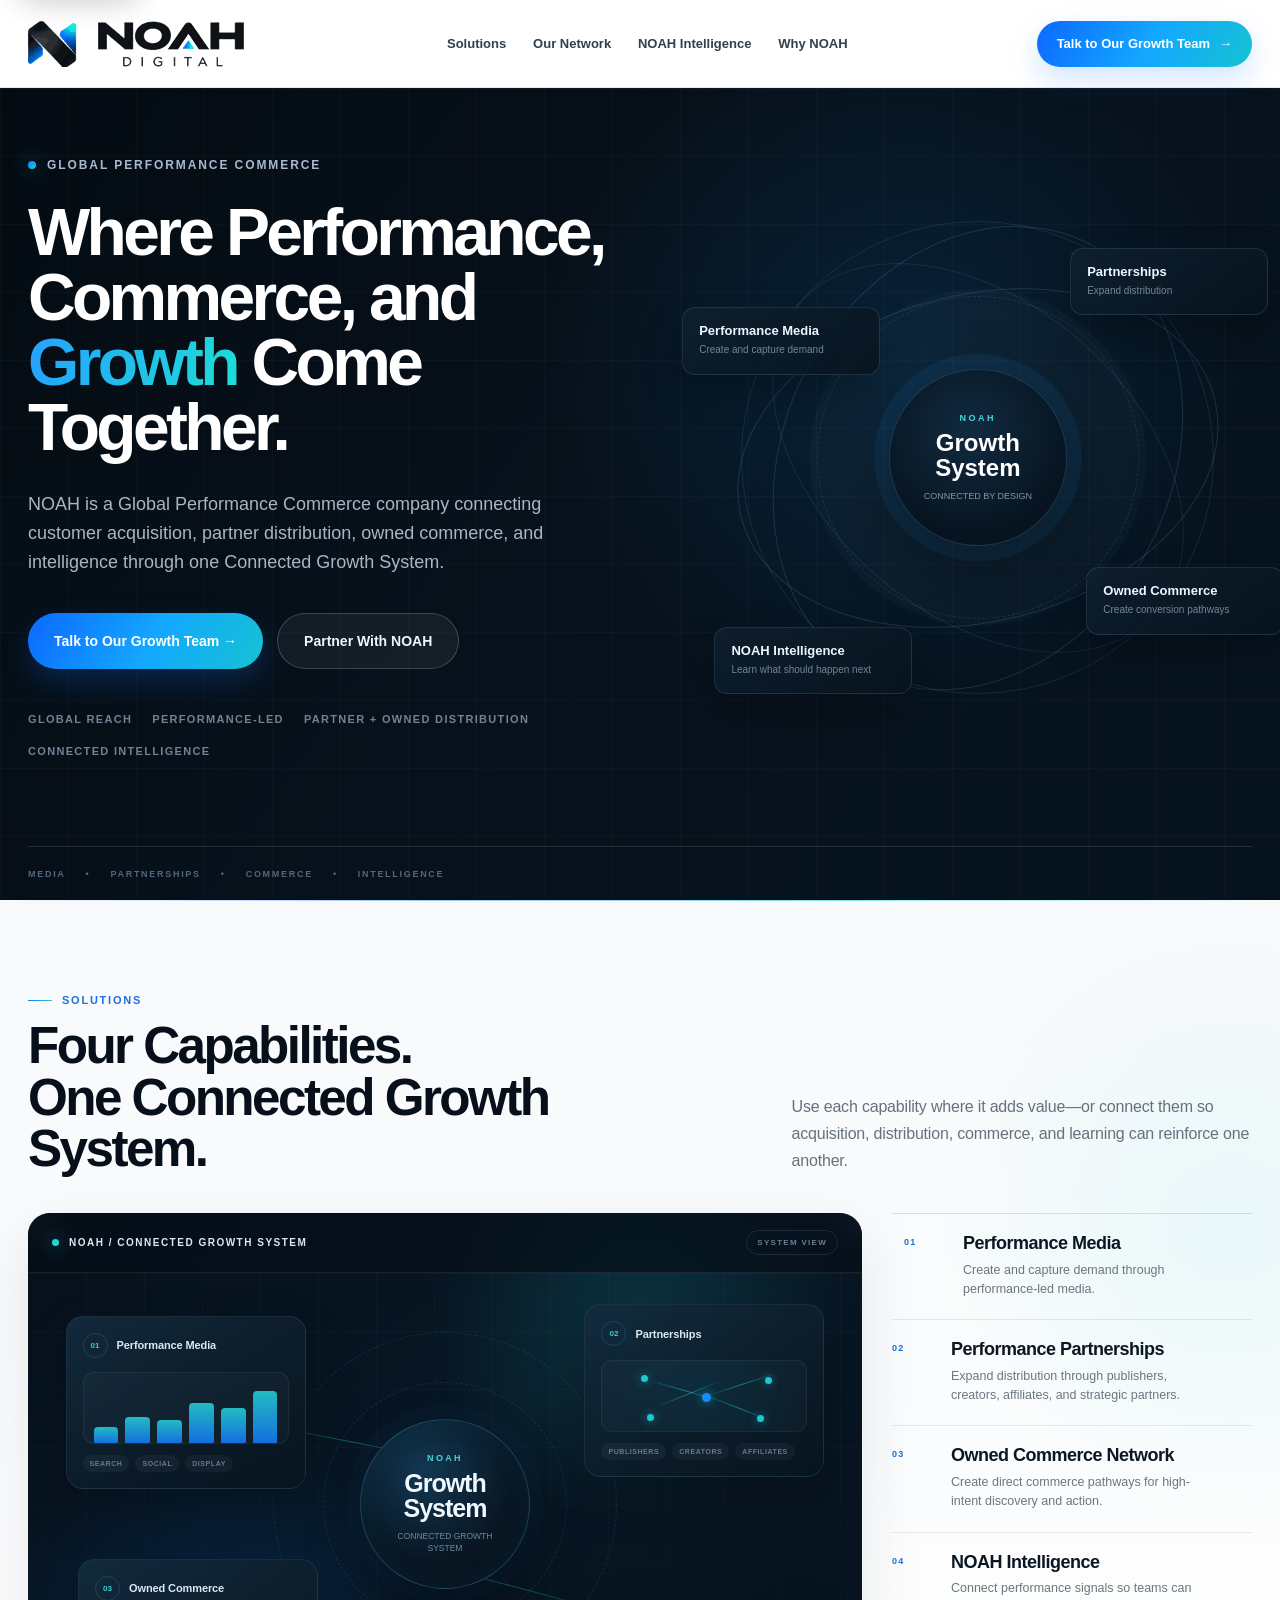
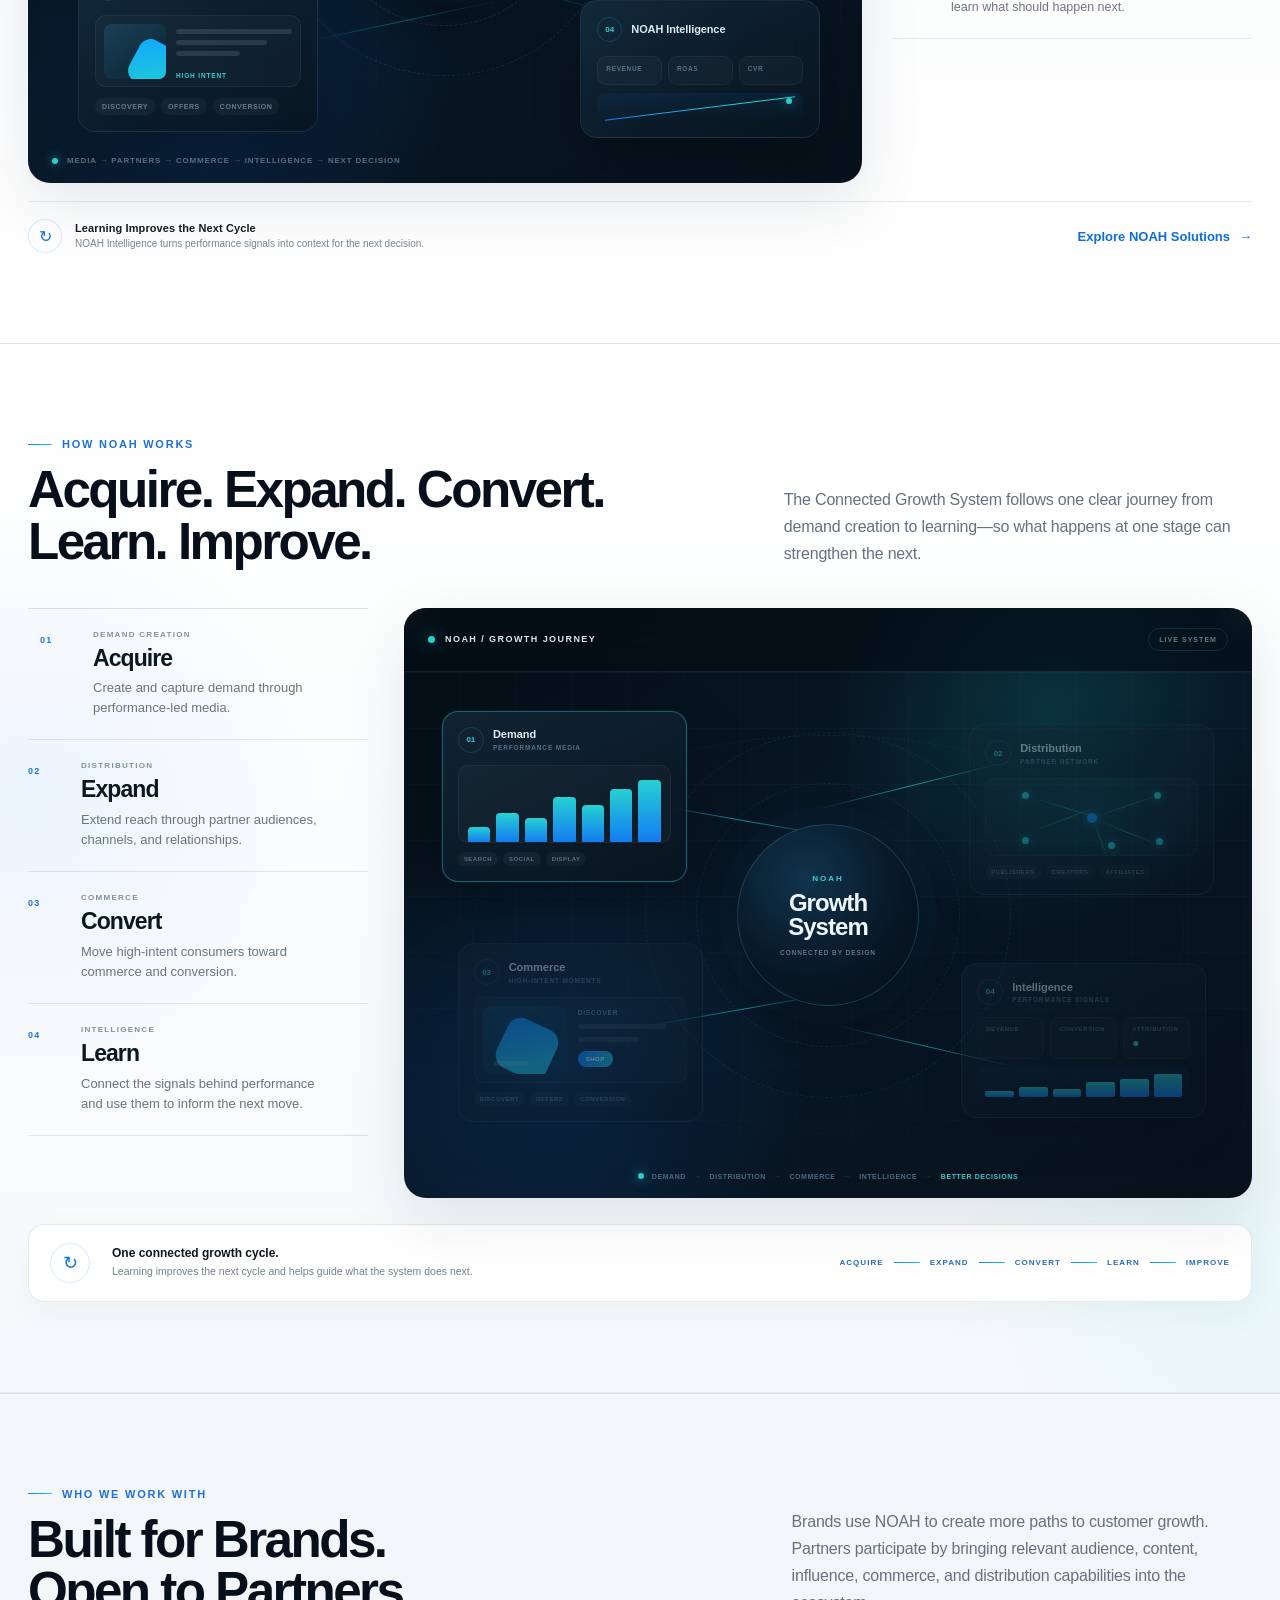
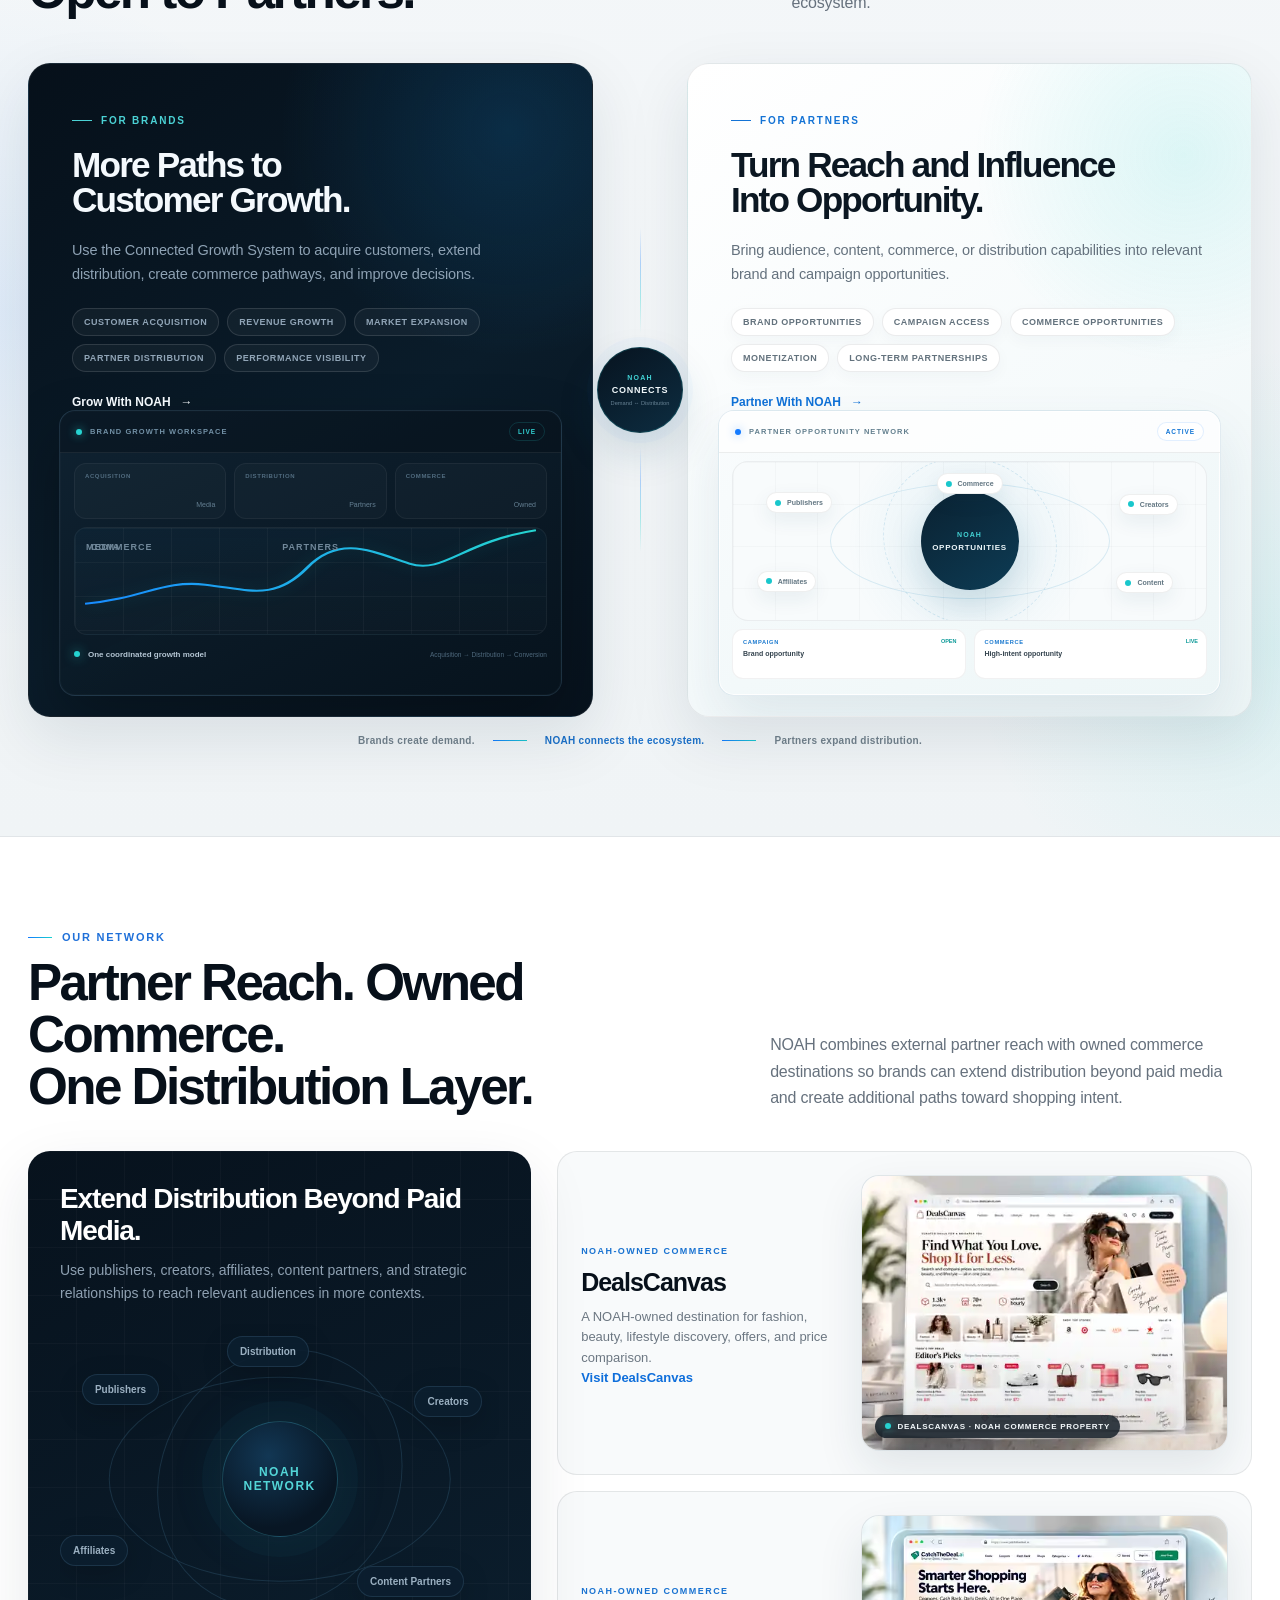
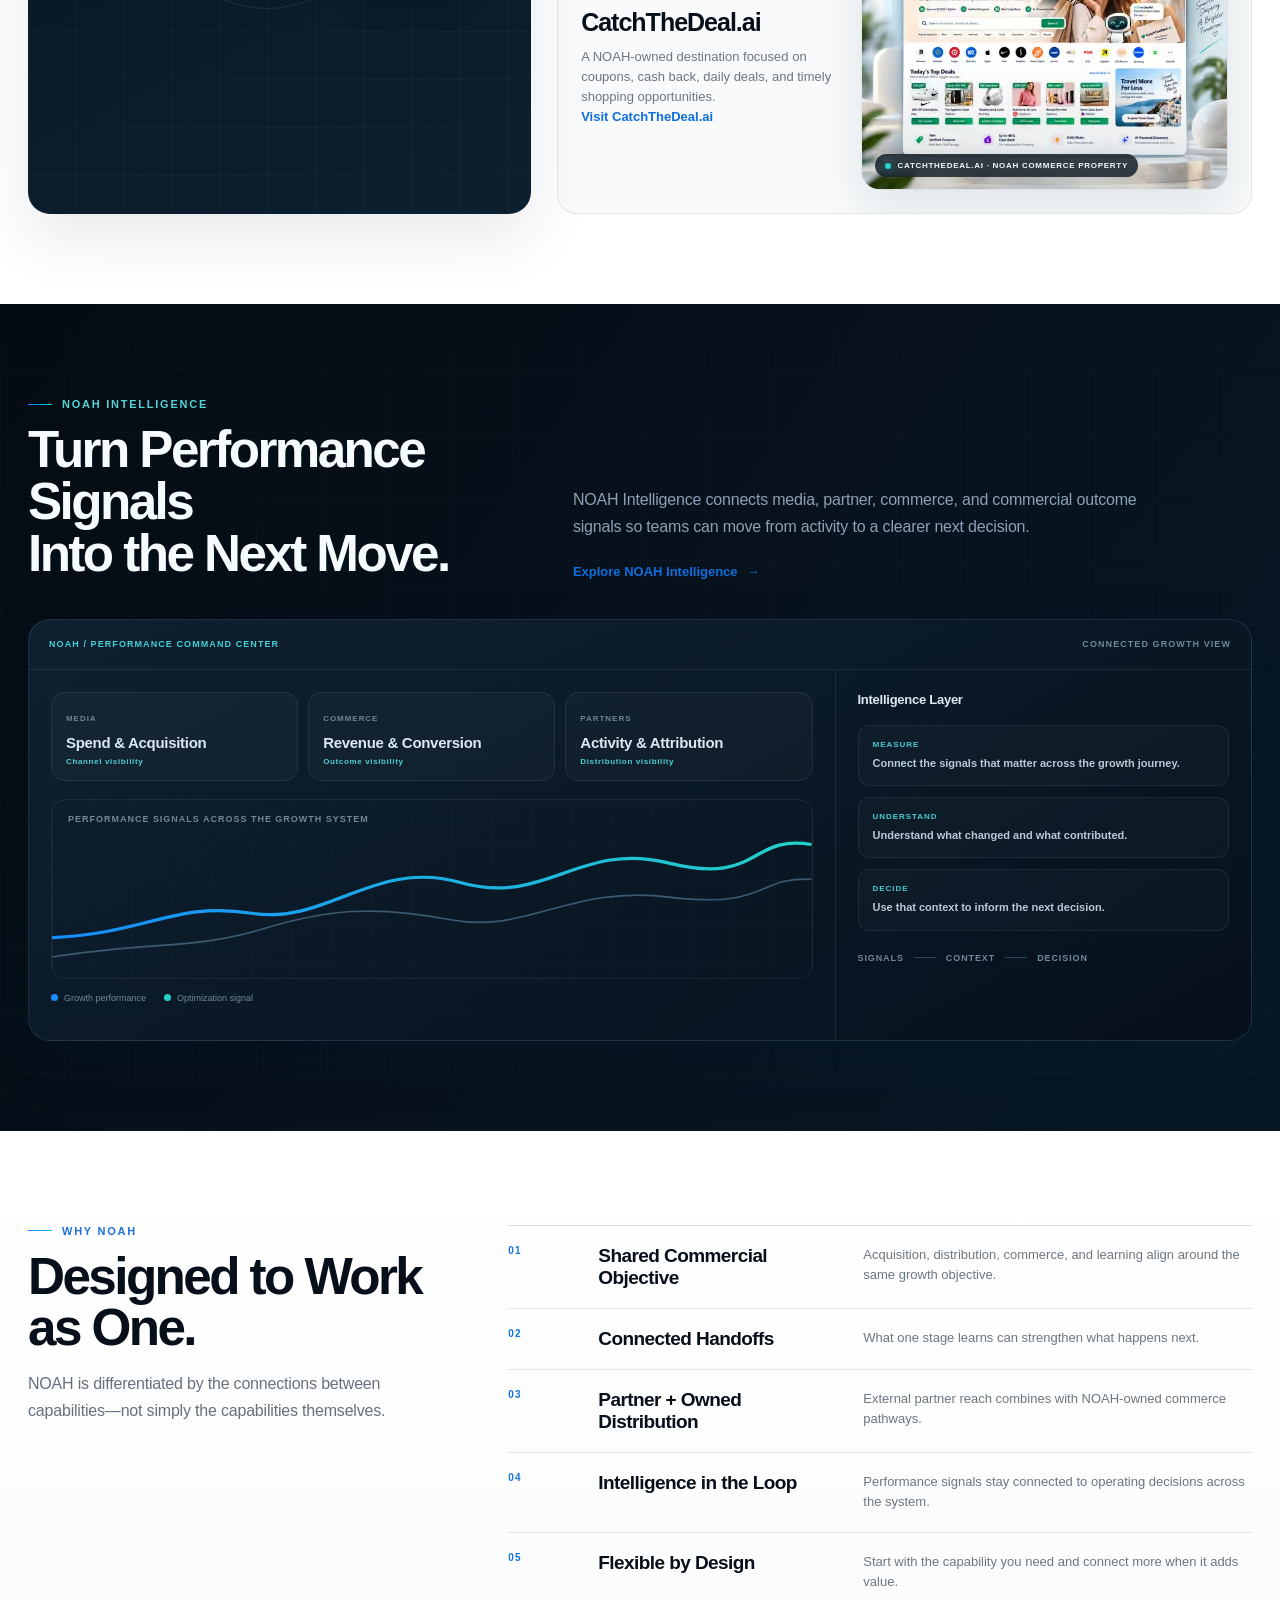
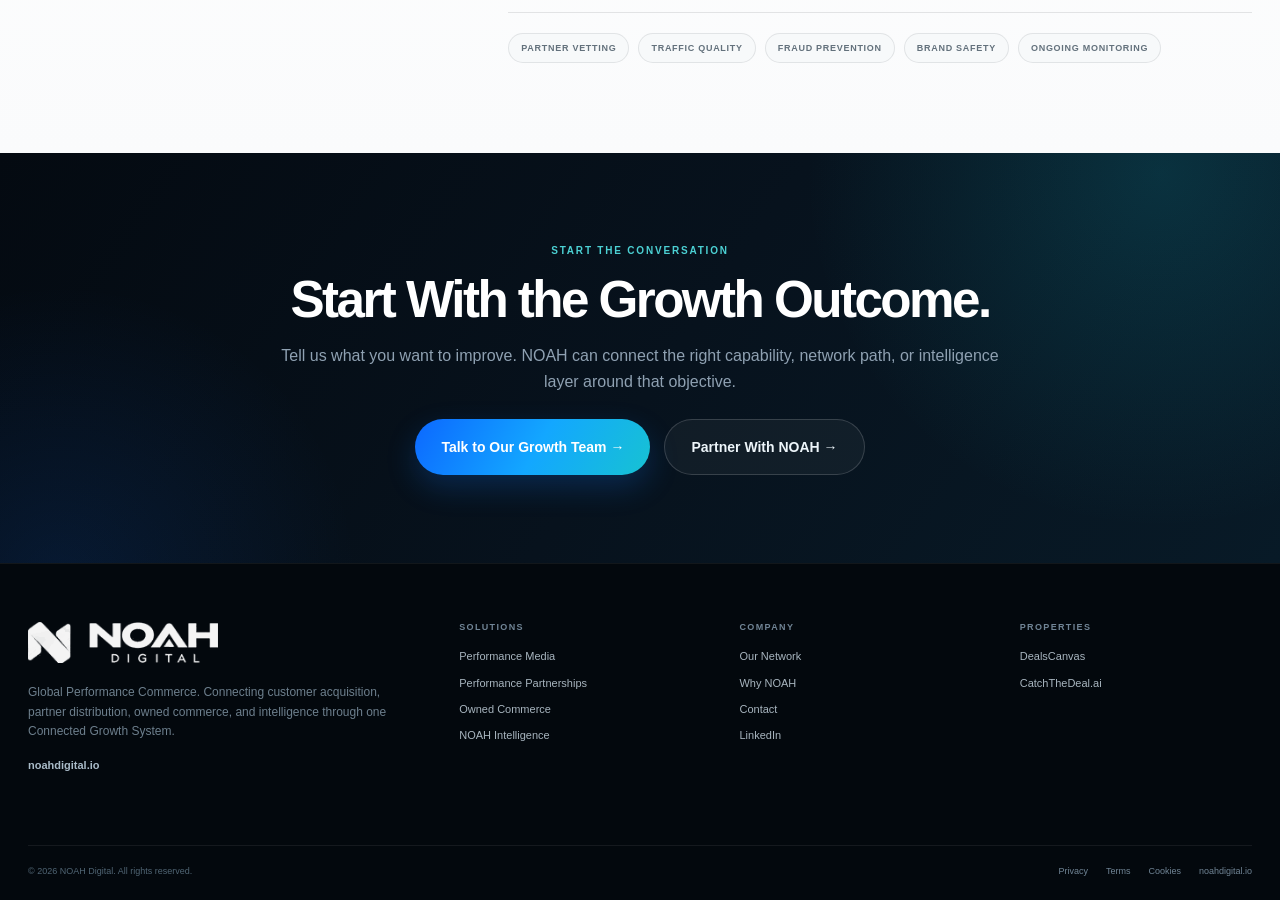
==== commit 65890fe3: "Remove only the small northeast-arrow character; keep the finalized design unchanged" ====
--- a/index.html
+++ b/index.html
@@ -19,7 +19,7 @@
     <a href="why.html">Why NOAH</a>
     <a class="mobile-cta" href="contact.html">Talk to Our Growth Team →</a>
   </nav>
-</header><main id="main-content"><section class="hero"><div class="hero-inner"><section><div class="eyebrow"><span class="dot"></span>Global Performance Commerce</div><h1>Where Performance, Commerce, and <span>Growth</span> Come Together.</h1><p class="lede">NOAH is a Global Performance Commerce company connecting customer acquisition, partner distribution, owned commerce, and intelligence through one Connected Growth System.</p><div class="hero-actions"><a class="btn cta" href="contact.html">Talk to Our Growth Team →</a><a class="btn ghost" href="contact.html#partner-inquiry">Partner With NOAH ↗</a></div><div class="proof"><span>Global reach</span><span>Performance-led</span><span>Partner + owned distribution</span><span>Connected intelligence</span></div></section><section class="visual"><div class="stage"><div class="orbit o1"></div><div class="orbit o2"></div><div class="orbit o3"></div><div class="core"><span class="k">NOAH</span><b>Growth<br>System</b><small>CONNECTED BY DESIGN</small></div><div class="node n1"><strong>Performance Media</strong><small>Create and capture demand</small></div><div class="node n2"><strong>Partnerships</strong><small>Expand distribution</small></div><div class="node n3"><strong>Owned Commerce</strong><small>Create conversion pathways</small></div><div class="node n4"><strong>NOAH Intelligence</strong><small>Learn what should happen next</small></div></div></section></div><div class="bottom"><span>MEDIA</span><span>•</span><span>PARTNERSHIPS</span><span>•</span><span>COMMERCE</span><span>•</span><span>INTELLIGENCE</span></div></section>
+</header><main id="main-content"><section class="hero"><div class="hero-inner"><section><div class="eyebrow"><span class="dot"></span>Global Performance Commerce</div><h1>Where Performance, Commerce, and <span>Growth</span> Come Together.</h1><p class="lede">NOAH is a Global Performance Commerce company connecting customer acquisition, partner distribution, owned commerce, and intelligence through one Connected Growth System.</p><div class="hero-actions"><a class="btn cta" href="contact.html">Talk to Our Growth Team →</a><a class="btn ghost" href="contact.html#partner-inquiry">Partner With NOAH </a></div><div class="proof"><span>Global reach</span><span>Performance-led</span><span>Partner + owned distribution</span><span>Connected intelligence</span></div></section><section class="visual"><div class="stage"><div class="orbit o1"></div><div class="orbit o2"></div><div class="orbit o3"></div><div class="core"><span class="k">NOAH</span><b>Growth<br>System</b><small>CONNECTED BY DESIGN</small></div><div class="node n1"><strong>Performance Media</strong><small>Create and capture demand</small></div><div class="node n2"><strong>Partnerships</strong><small>Expand distribution</small></div><div class="node n3"><strong>Owned Commerce</strong><small>Create conversion pathways</small></div><div class="node n4"><strong>NOAH Intelligence</strong><small>Learn what should happen next</small></div></div></section></div><div class="bottom"><span>MEDIA</span><span>•</span><span>PARTNERSHIPS</span><span>•</span><span>COMMERCE</span><span>•</span><span>INTELLIGENCE</span></div></section>
 <section class="solutions" id="solutions">
   <div class="section-wrap solutions-inner reveal">
     <div class="solutions-head">
@@ -76,9 +76,9 @@
         <div class="system-module module-intelligence" data-module="intelligence">
           <div class="module-head"><span>04</span><b>NOAH Intelligence</b></div>
           <div class="intel-kpis">
-            <div><small>REVENUE</small><strong>↗</strong></div>
-            <div><small>ROAS</small><strong>↗</strong></div>
-            <div><small>CVR</small><strong>↗</strong></div>
+            <div><small>REVENUE</small><strong></strong></div>
+            <div><small>ROAS</small><strong></strong></div>
+            <div><small>CVR</small><strong></strong></div>
           </div>
           <div class="intel-spark" aria-hidden="true"><i></i></div>
         </div>
@@ -90,22 +90,22 @@
         <article class="capability-row is-active" data-target="media" tabindex="0" role="listitem">
           <div class="capability-num">01</div>
           <div><h3>Performance Media</h3><p>Acquire customers through performance-led media across channels and markets.</p></div>
-          <span class="capability-arrow">↗</span>
+          <span class="capability-arrow"></span>
         </article>
         <article class="capability-row" data-target="partners" tabindex="0" role="listitem">
           <div class="capability-num">02</div>
           <div><h3>Performance Partnerships</h3><p>Expand distribution through publishers, creators, affiliates, and strategic partners.</p></div>
-          <span class="capability-arrow">↗</span>
+          <span class="capability-arrow"></span>
         </article>
         <article class="capability-row" data-target="commerce" tabindex="0" role="listitem">
           <div class="capability-num">03</div>
           <div><h3>Owned Commerce Network</h3><p>Create additional commerce pathways through NOAH-owned destinations built around high-intent discovery.</p></div>
-          <span class="capability-arrow">↗</span>
+          <span class="capability-arrow"></span>
         </article>
         <article class="capability-row" data-target="intelligence" tabindex="0" role="listitem">
           <div class="capability-num">04</div>
           <div><h3>NOAH Intelligence</h3><p>Connect performance signals so teams can make better growth decisions.</p></div>
-          <span class="capability-arrow">↗</span>
+          <span class="capability-arrow"></span>
         </article>
       </div>
     </div>
@@ -132,22 +132,22 @@
         <article class="growth-v2-step is-active" data-growth-stage="acquire" tabindex="0" role="listitem">
           <span class="growth-v2-num">01</span>
           <div class="growth-v2-step-copy"><span class="growth-v2-micro">DEMAND CREATION</span><h3>Acquire</h3><p>Create and capture demand through performance-led customer acquisition.</p></div>
-          <span class="growth-v2-arrow">↗</span>
+          <span class="growth-v2-arrow"></span>
         </article>
         <article class="growth-v2-step" data-growth-stage="activate" tabindex="0" role="listitem">
           <span class="growth-v2-num">02</span>
           <div class="growth-v2-step-copy"><span class="growth-v2-micro">DISTRIBUTION</span><h3>Expand</h3><p>Extend reach through publishers, creators, affiliates, and strategic partners.</p></div>
-          <span class="growth-v2-arrow">↗</span>
+          <span class="growth-v2-arrow"></span>
         </article>
         <article class="growth-v2-step" data-growth-stage="convert" tabindex="0" role="listitem">
           <span class="growth-v2-num">03</span>
           <div class="growth-v2-step-copy"><span class="growth-v2-micro">COMMERCE</span><h3>Convert</h3><p>Connect high-intent consumers with commerce opportunities and NOAH-owned destinations.</p></div>
-          <span class="growth-v2-arrow">↗</span>
+          <span class="growth-v2-arrow"></span>
         </article>
         <article class="growth-v2-step" data-growth-stage="optimize" tabindex="0" role="listitem">
           <span class="growth-v2-num">04</span>
           <div class="growth-v2-step-copy"><span class="growth-v2-micro">INTELLIGENCE</span><h3>Learn</h3><p>Use NOAH Intelligence to understand what is working and improve the next cycle.</p></div>
-          <span class="growth-v2-arrow">↗</span>
+          <span class="growth-v2-arrow"></span>
         </article>
       </div>
 
@@ -186,7 +186,7 @@
 
           <div class="journey-card journey-optimize" data-journey="optimize">
             <div class="journey-card-head"><span>04</span><b>Intelligence</b><small>PERFORMANCE SIGNALS</small></div>
-            <div class="journey-kpis"><div><small>REVENUE</small><strong>↗</strong></div><div><small>CONVERSION</small><strong>↗</strong></div><div><small>ATTRIBUTION</small><strong>●</strong></div></div>
+            <div class="journey-kpis"><div><small>REVENUE</small><strong></strong></div><div><small>CONVERSION</small><strong></strong></div><div><small>ATTRIBUTION</small><strong>●</strong></div></div>
             <div class="journey-chart"><i></i><i></i><i></i><i></i><i></i><i></i></div>
           </div>
 
@@ -227,9 +227,9 @@
         <div class="brand-digital" aria-label="Brand campaign and performance visualization">
           <div class="digital-topbar"><span><i></i> BRAND GROWTH WORKSPACE</span><b>LIVE</b></div>
           <div class="brand-kpis">
-            <div><small>ACQUISITION</small><strong>↗</strong><em>Media</em></div>
-            <div><small>DISTRIBUTION</small><strong>↗</strong><em>Partners</em></div>
-            <div><small>COMMERCE</small><strong>↗</strong><em>Owned</em></div>
+            <div><small>ACQUISITION</small><strong></strong><em>Media</em></div>
+            <div><small>DISTRIBUTION</small><strong></strong><em>Partners</em></div>
+            <div><small>COMMERCE</small><strong></strong><em>Owned</em></div>
           </div>
           <div class="brand-chart">
             <div class="chart-grid"></div>
@@ -283,8 +283,8 @@
     <div class="network-layout">
       <article class="partner-network"><h3>Performance Partner Network</h3><p>Extend distribution through publishers, creators, affiliates, content partners, and strategic relationships.</p><div class="network-map"><div class="network-ring"></div><div class="network-ring r2"></div><div class="network-hub">NOAH<br>NETWORK</div><span class="network-chip nc1">Publishers</span><span class="network-chip nc2">Creators</span><span class="network-chip nc3">Affiliates</span><span class="network-chip nc4">Content Partners</span><span class="network-chip nc5">Distribution</span></div></article>
       <div class="properties">
-        <article class="property"><div class="property-copy"><small>NOAH-Owned Commerce</small><h3>DealsCanvas</h3><p>A NOAH-owned commerce destination that helps consumers find relevant offers and shopping opportunities.</p><a class="text-link" href="https://www.dealscanvas.com/" target="_blank" rel="noopener">Visit DealsCanvas <span>↗</span></a></div><a class="browser-card" href="https://www.dealscanvas.com/" target="_blank" rel="noopener" aria-label="Open DealsCanvas"><div class="browser-bar"><i class="browser-dot"></i><i class="browser-dot"></i><i class="browser-dot"></i><span style="margin-left:6px;font-size:7px;color:#83929d;letter-spacing:.08em">DEALSCANVAS.COM</span></div><img src="assets/property/dealscanvas-homepage.webp" alt="DealsCanvas homepage" width="480" height="360" loading="lazy" decoding="async" style="position:absolute;left:0;right:0;top:24px;width:100%;height:calc(100% - 24px);object-fit:cover;object-position:top;display:block;background:#eef3f7"></a></article>
-        <article class="property"><div class="property-copy"><small>NOAH-Owned Commerce</small><h3>CatchTheDeal.ai</h3><p>A NOAH-owned commerce experience focused on helping consumers discover timely, high-intent opportunities.</p><a class="text-link" href="https://www.catchthedeal.ai/" target="_blank" rel="noopener">Visit CatchTheDeal.ai <span>↗</span></a></div><a class="browser-card" href="https://www.catchthedeal.ai/" target="_blank" rel="noopener" aria-label="Open CatchTheDeal.ai"><div class="browser-bar"><i class="browser-dot"></i><i class="browser-dot"></i><i class="browser-dot"></i><span style="margin-left:6px;font-size:7px;color:#83929d;letter-spacing:.08em">CATCHTHEDEAL.AI</span></div><img src="assets/property/catchthedeal-homepage.avif" alt="CatchTheDeal.ai homepage" width="640" height="480" loading="lazy" decoding="async" style="position:absolute;left:0;right:0;top:24px;width:100%;height:calc(100% - 24px);object-fit:cover;object-position:top;display:block;background:#eef3f7"></a></article>
+        <article class="property"><div class="property-copy"><small>NOAH-Owned Commerce</small><h3>DealsCanvas</h3><p>A NOAH-owned commerce destination that helps consumers find relevant offers and shopping opportunities.</p><a class="text-link" href="https://www.dealscanvas.com/" target="_blank" rel="noopener">Visit DealsCanvas <span></span></a></div><a class="browser-card" href="https://www.dealscanvas.com/" target="_blank" rel="noopener" aria-label="Open DealsCanvas"><div class="browser-bar"><i class="browser-dot"></i><i class="browser-dot"></i><i class="browser-dot"></i><span style="margin-left:6px;font-size:7px;color:#83929d;letter-spacing:.08em">DEALSCANVAS.COM</span></div><img src="assets/property/dealscanvas-homepage.webp" alt="DealsCanvas homepage" width="480" height="360" loading="lazy" decoding="async" style="position:absolute;left:0;right:0;top:24px;width:100%;height:calc(100% - 24px);object-fit:cover;object-position:top;display:block;background:#eef3f7"></a></article>
+        <article class="property"><div class="property-copy"><small>NOAH-Owned Commerce</small><h3>CatchTheDeal.ai</h3><p>A NOAH-owned commerce experience focused on helping consumers discover timely, high-intent opportunities.</p><a class="text-link" href="https://www.catchthedeal.ai/" target="_blank" rel="noopener">Visit CatchTheDeal.ai <span></span></a></div><a class="browser-card" href="https://www.catchthedeal.ai/" target="_blank" rel="noopener" aria-label="Open CatchTheDeal.ai"><div class="browser-bar"><i class="browser-dot"></i><i class="browser-dot"></i><i class="browser-dot"></i><span style="margin-left:6px;font-size:7px;color:#83929d;letter-spacing:.08em">CATCHTHEDEAL.AI</span></div><img src="assets/property/catchthedeal-homepage.avif" alt="CatchTheDeal.ai homepage" width="640" height="480" loading="lazy" decoding="async" style="position:absolute;left:0;right:0;top:24px;width:100%;height:calc(100% - 24px);object-fit:cover;object-position:top;display:block;background:#eef3f7"></a></article>
       </div>
     </div>
   </div>
@@ -306,11 +306,11 @@
       <div class="footer-brand">
         <a href="index.html" aria-label="NOAH Digital home"><img src="assets/noah-lockup.png" alt="NOAH Digital"></a>
         <p>Global Performance Commerce. Connecting customer acquisition, partner distribution, owned commerce, and intelligence through one Connected Growth System.</p>
-        <a class="footer-domain" href="https://noahdigital.io/" target="_blank" rel="noopener">noahdigital.io ↗</a>
+        <a class="footer-domain" href="https://noahdigital.io/" target="_blank" rel="noopener">noahdigital.io </a>
       </div>
       <div class="footer-col"><h4>Solutions</h4><a href="solutions.html#media">Performance Media</a><a href="solutions.html#partnerships">Performance Partnerships</a><a href="solutions.html#commerce">Owned Commerce</a><a href="intelligence.html">NOAH Intelligence</a></div>
-      <div class="footer-col"><h4>Company</h4><a href="network.html">Our Network</a><a href="why.html">Why NOAH</a><a href="contact.html">Contact</a><a href="https://www.linkedin.com/company/noah-digital-inc/" target="_blank" rel="noopener">LinkedIn ↗</a></div>
-      <div class="footer-col"><h4>Properties</h4><a href="https://www.dealscanvas.com/" target="_blank" rel="noopener">DealsCanvas ↗</a><a href="https://www.catchthedeal.ai/" target="_blank" rel="noopener">CatchTheDeal.ai ↗</a></div>
+      <div class="footer-col"><h4>Company</h4><a href="network.html">Our Network</a><a href="why.html">Why NOAH</a><a href="contact.html">Contact</a><a href="https://www.linkedin.com/company/noah-digital-inc/" target="_blank" rel="noopener">LinkedIn </a></div>
+      <div class="footer-col"><h4>Properties</h4><a href="https://www.dealscanvas.com/" target="_blank" rel="noopener">DealsCanvas </a><a href="https://www.catchthedeal.ai/" target="_blank" rel="noopener">CatchTheDeal.ai </a></div>
     </div>
     <div class="footer-bottom">
       <span>© 2026 NOAH Digital. All rights reserved.</span>
